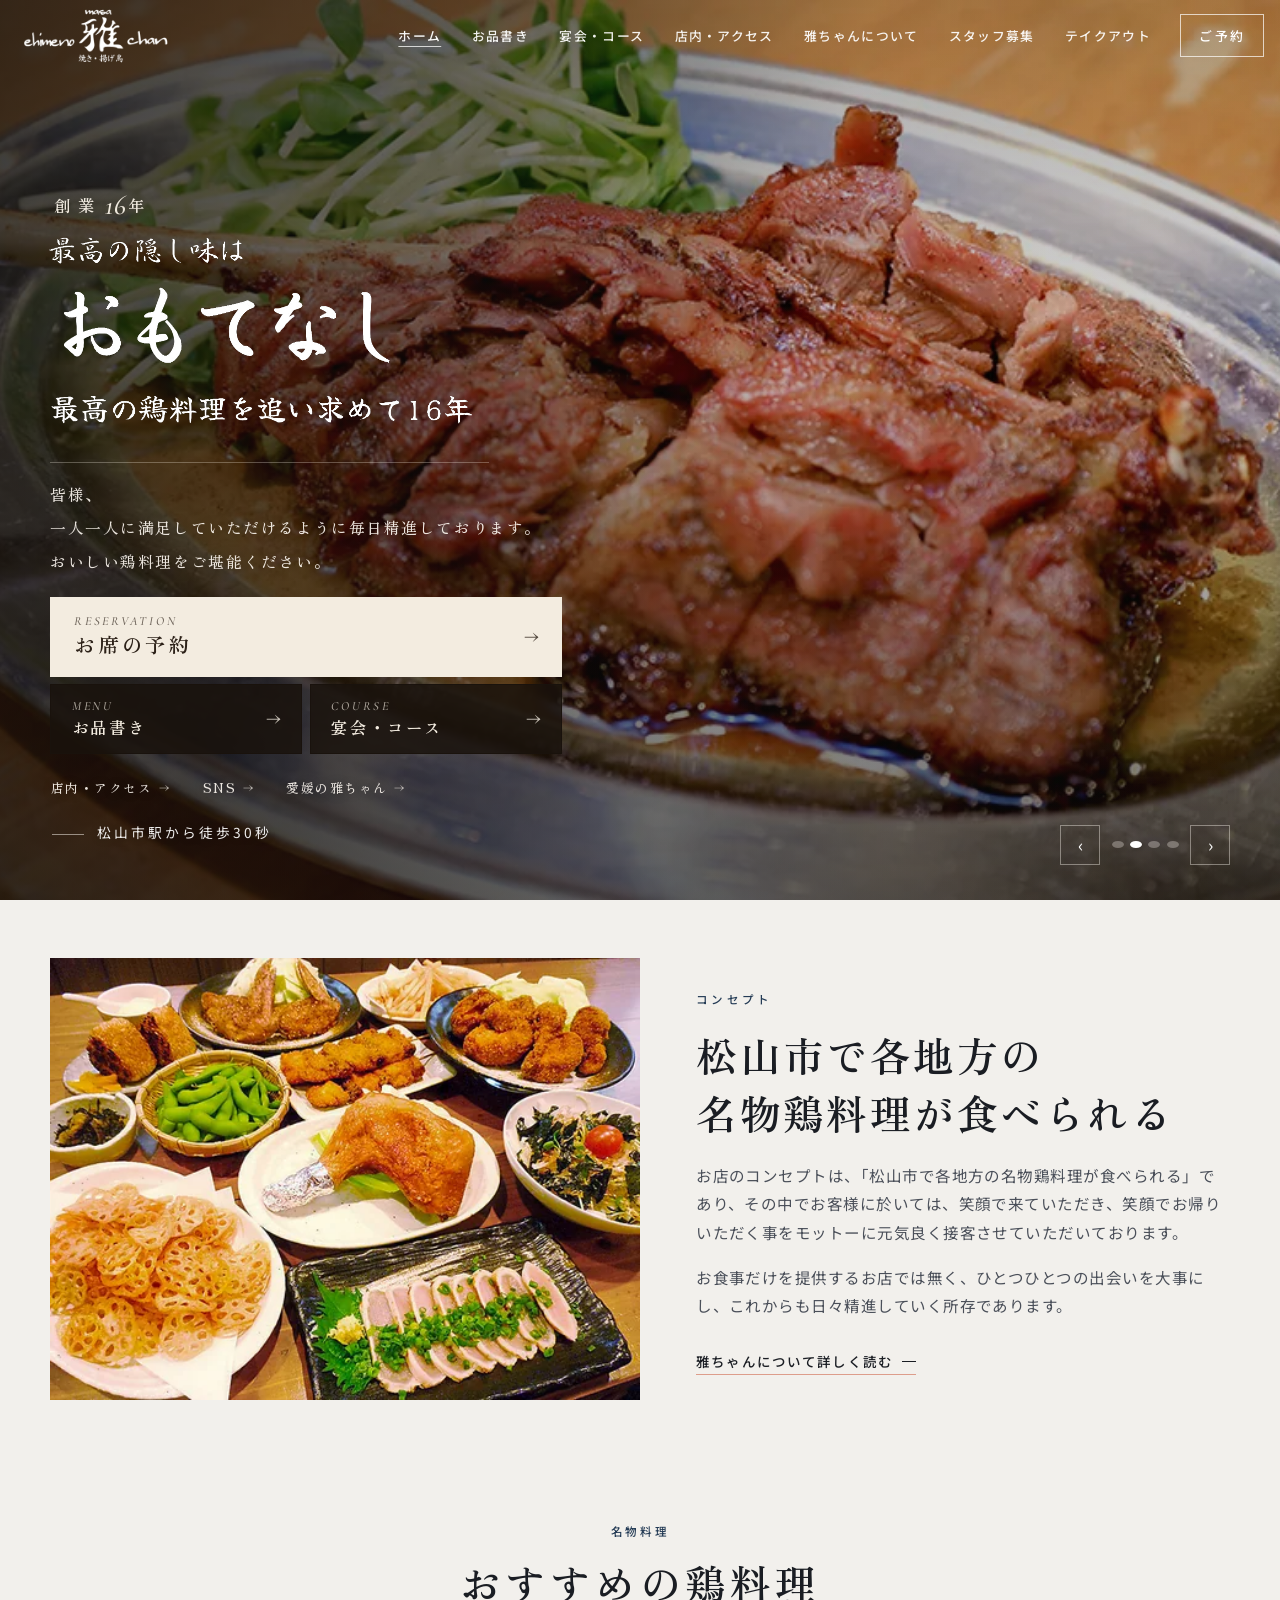
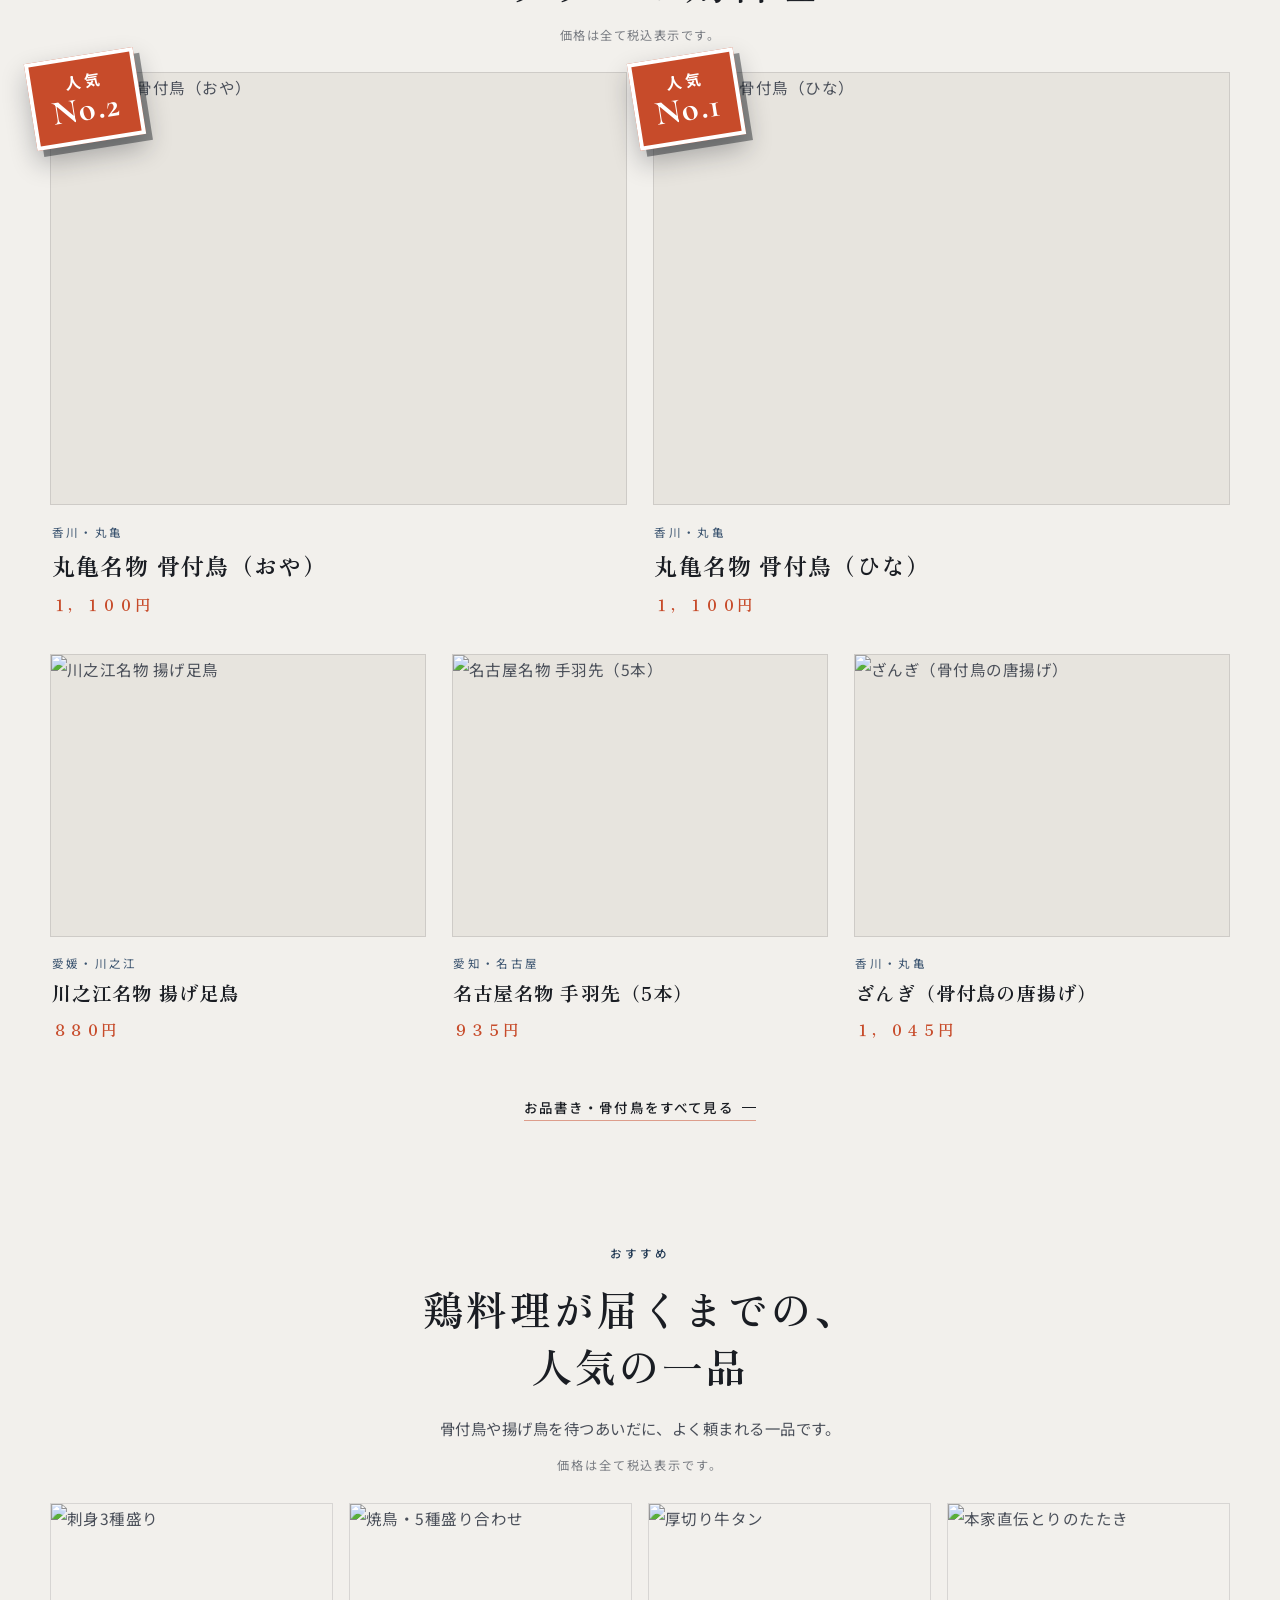
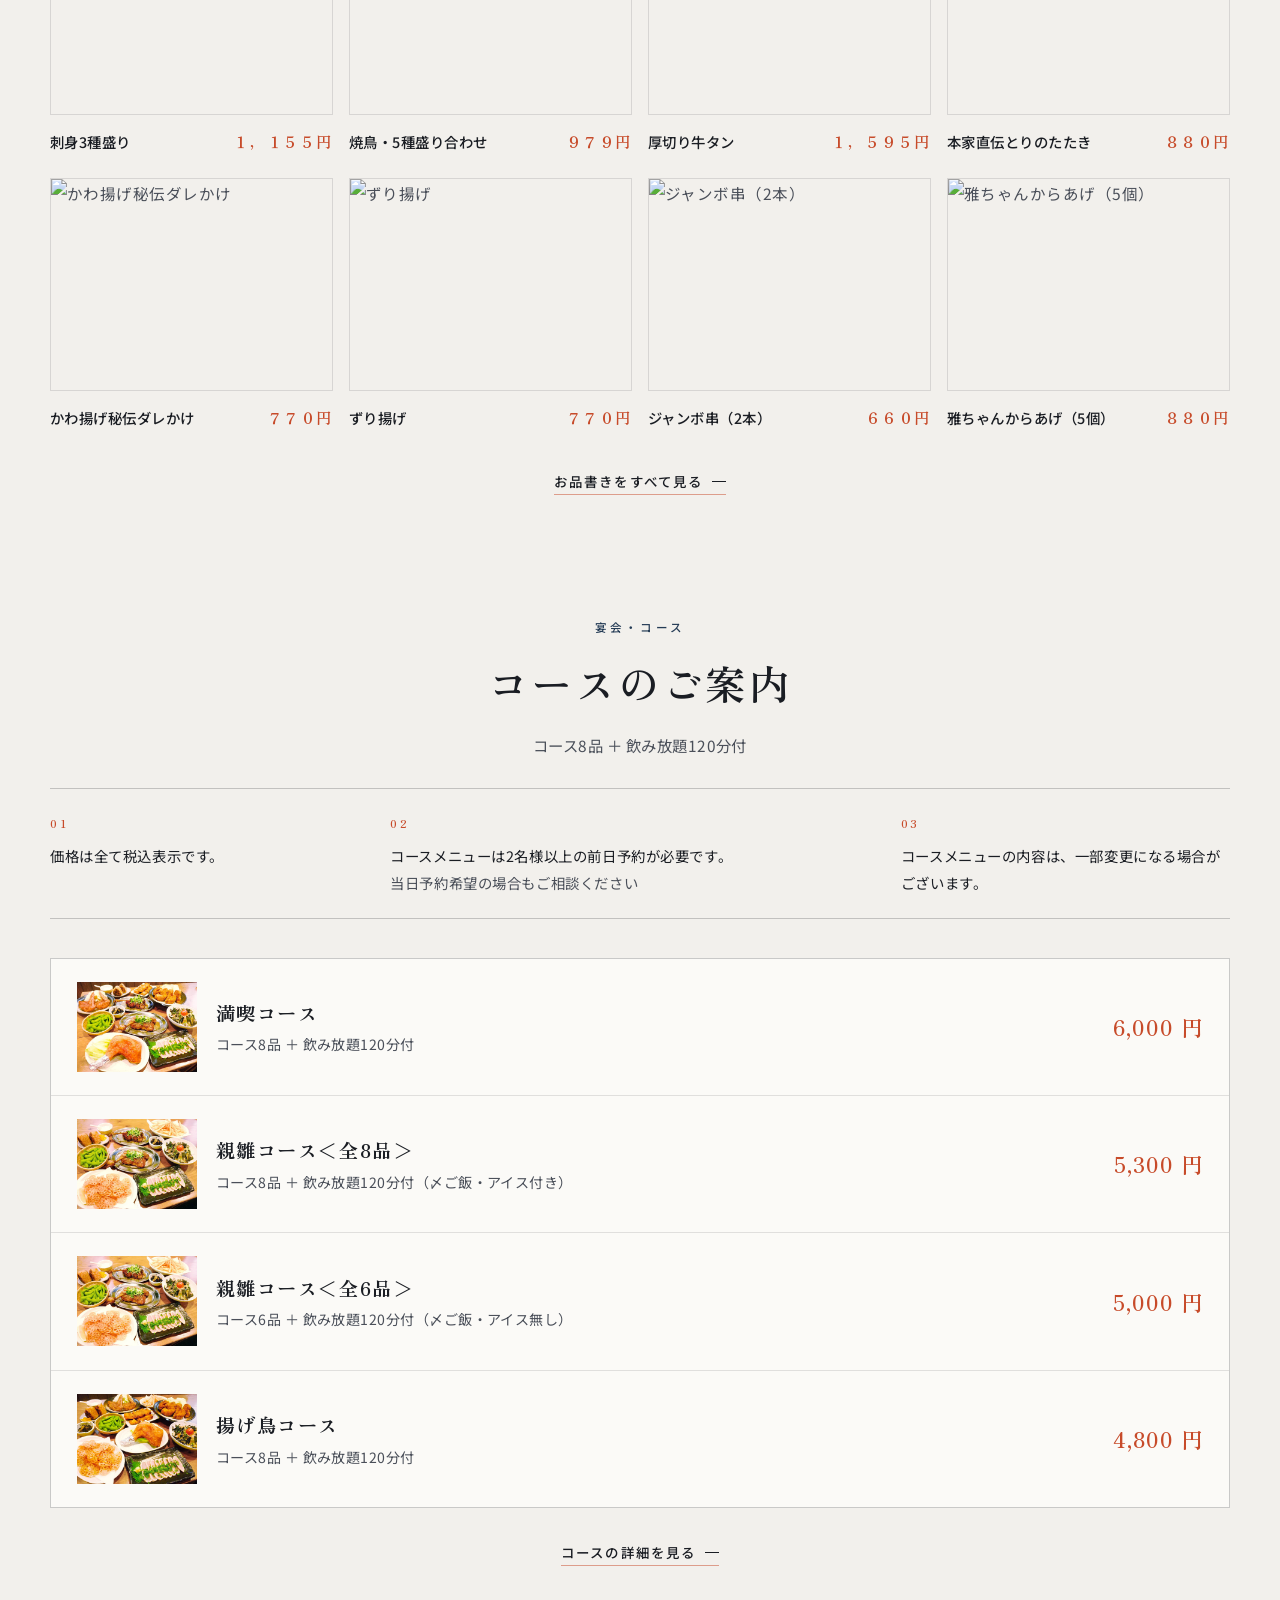
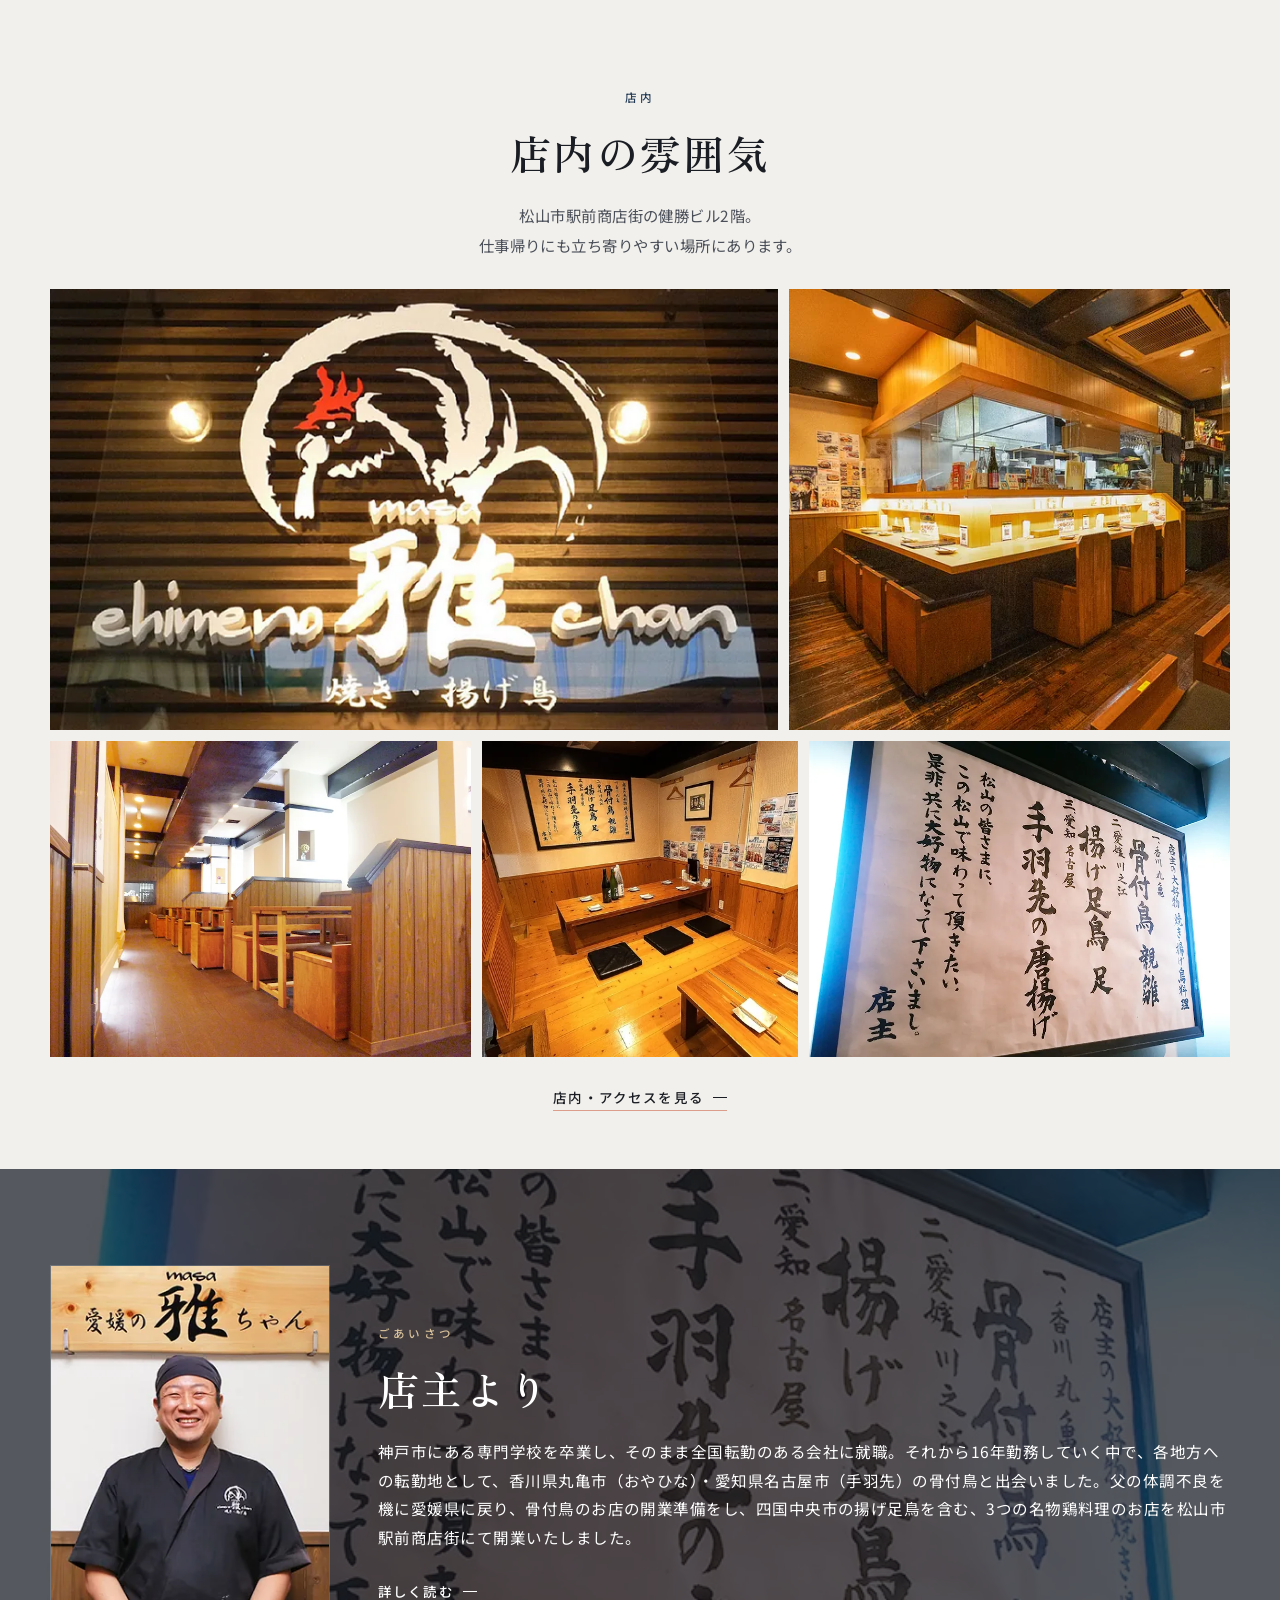
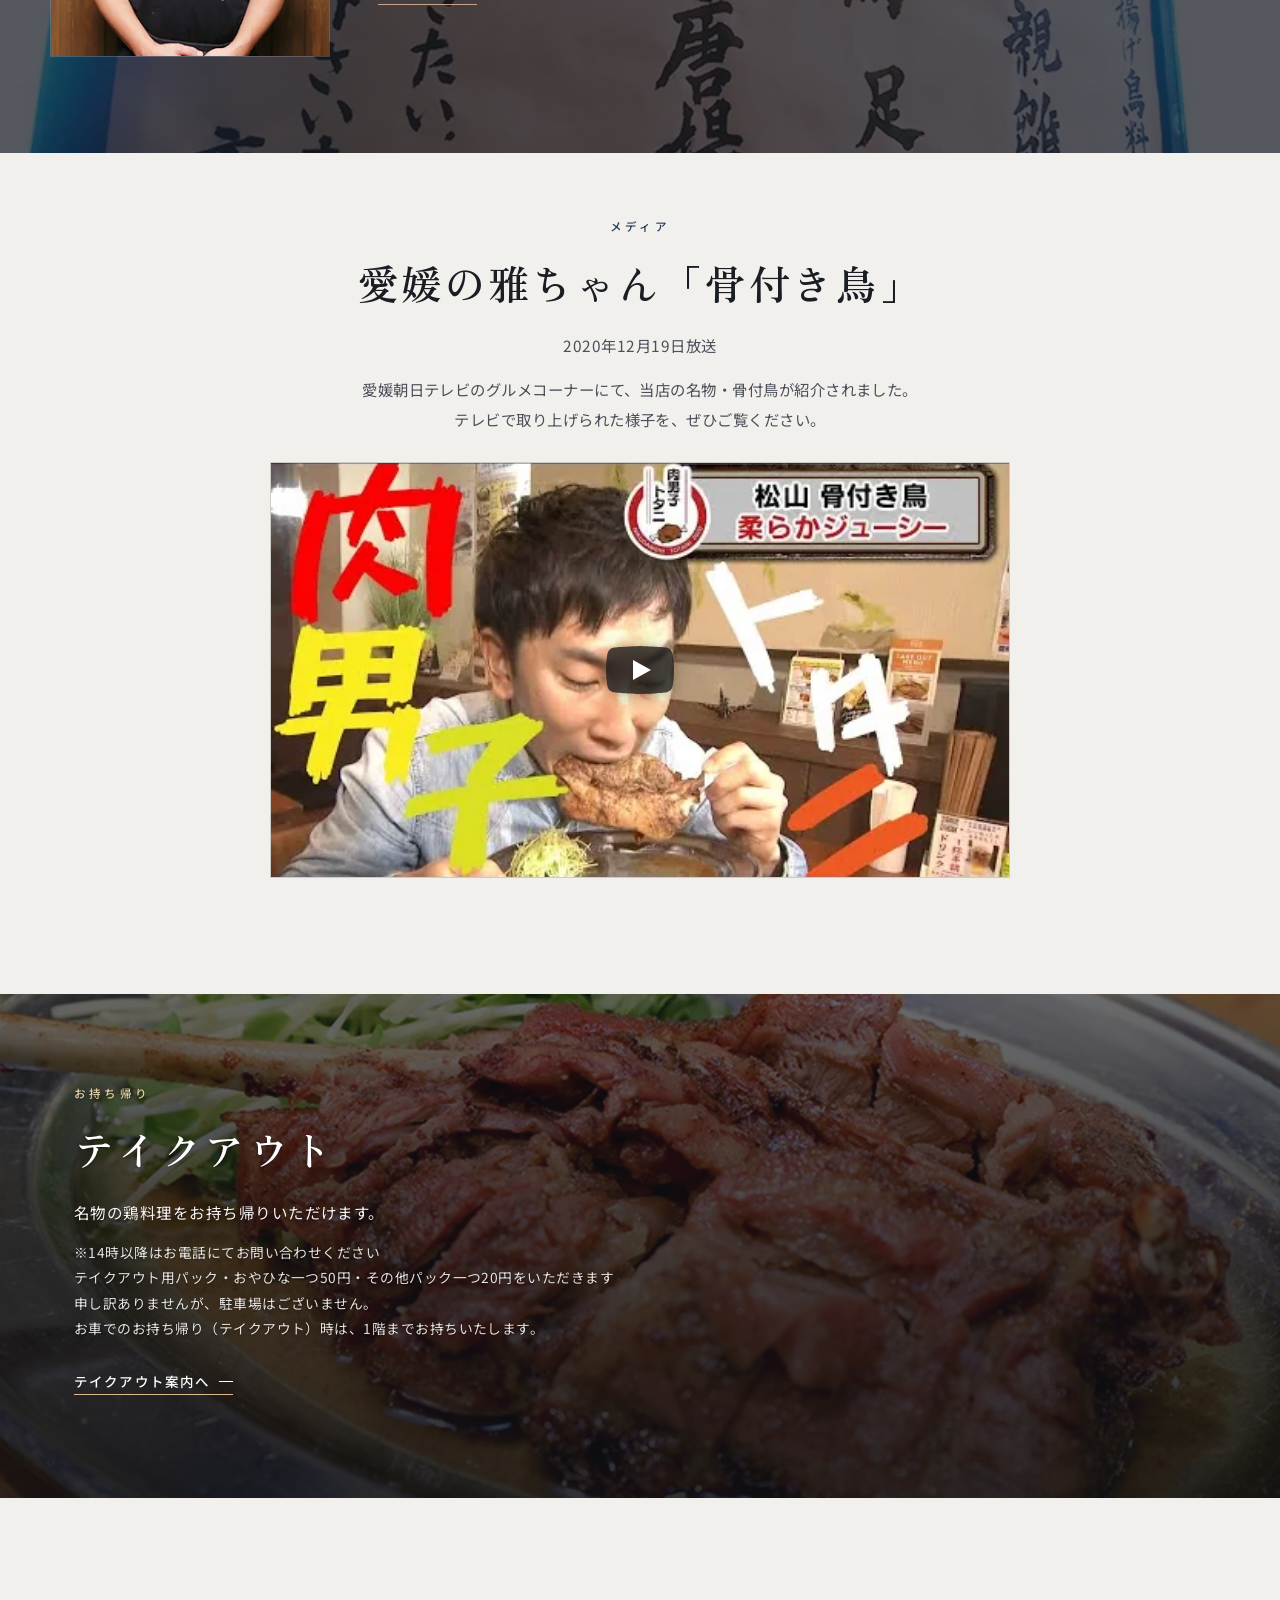
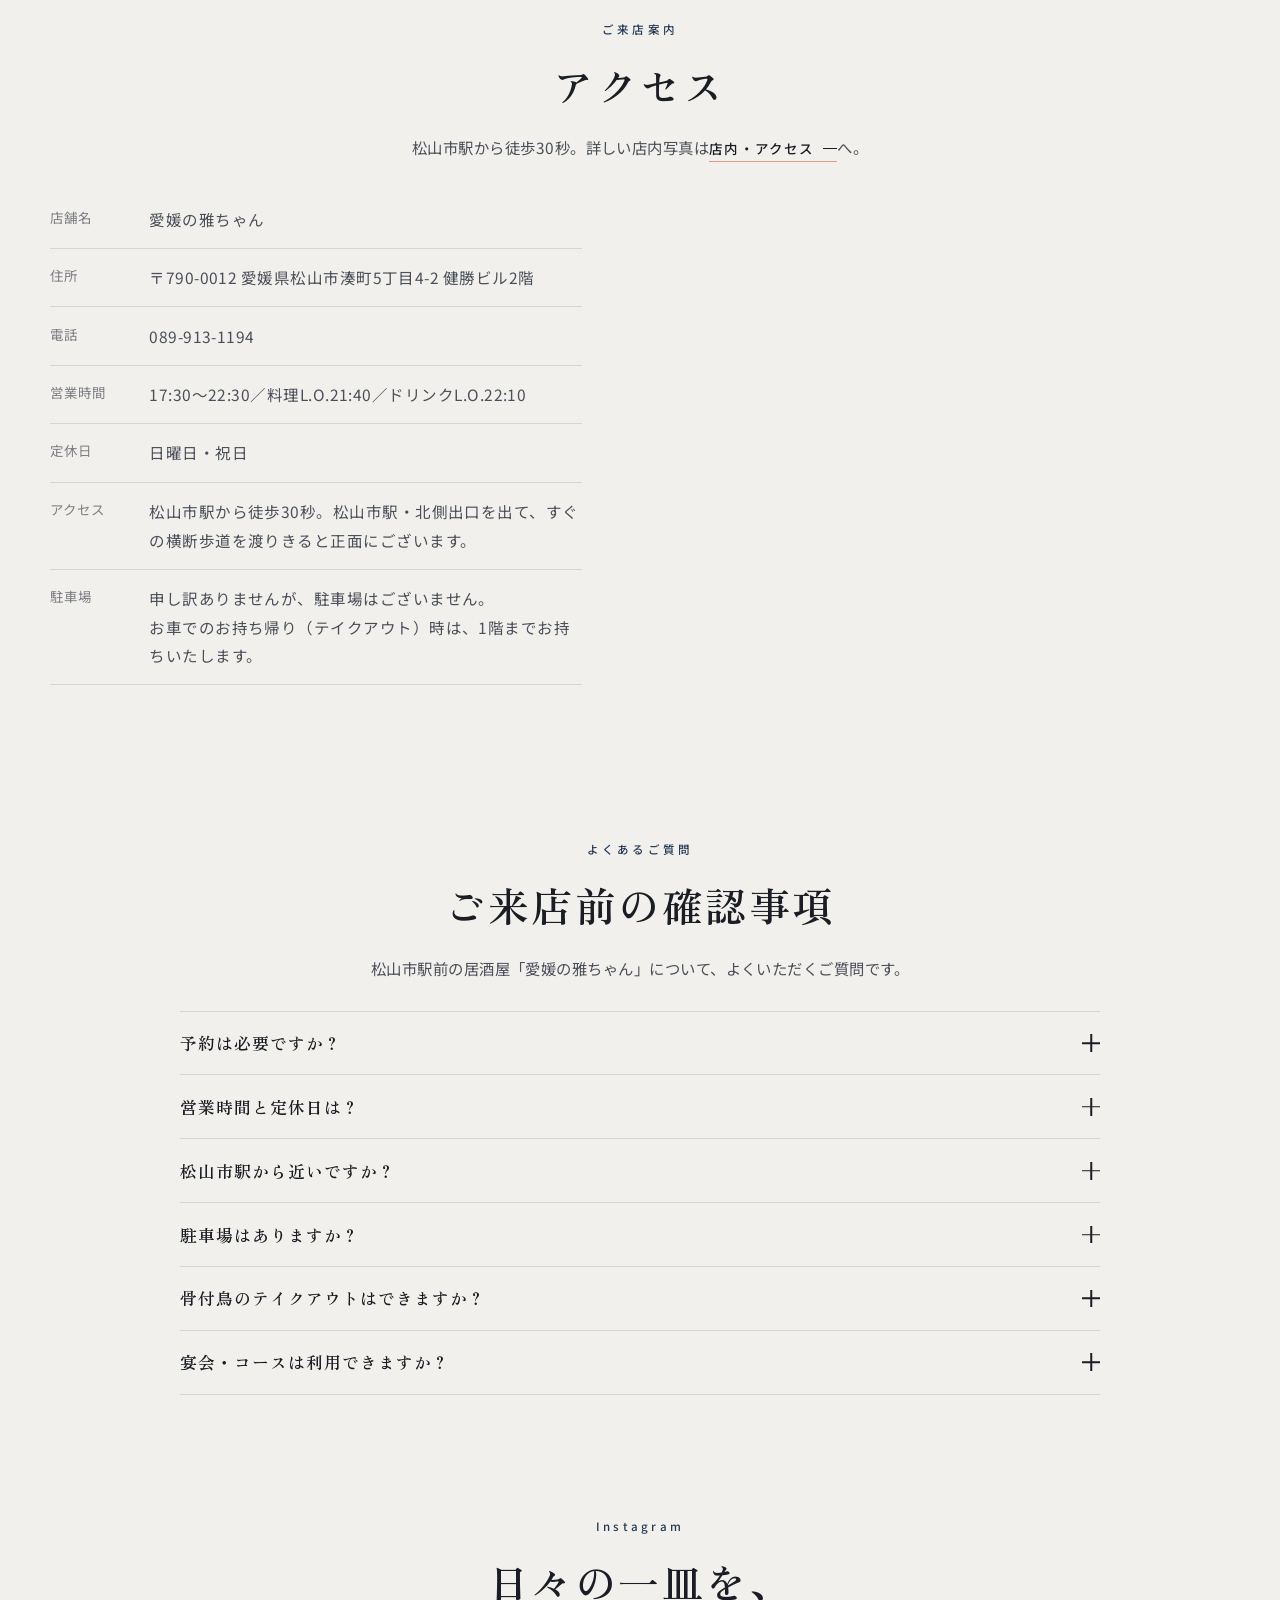
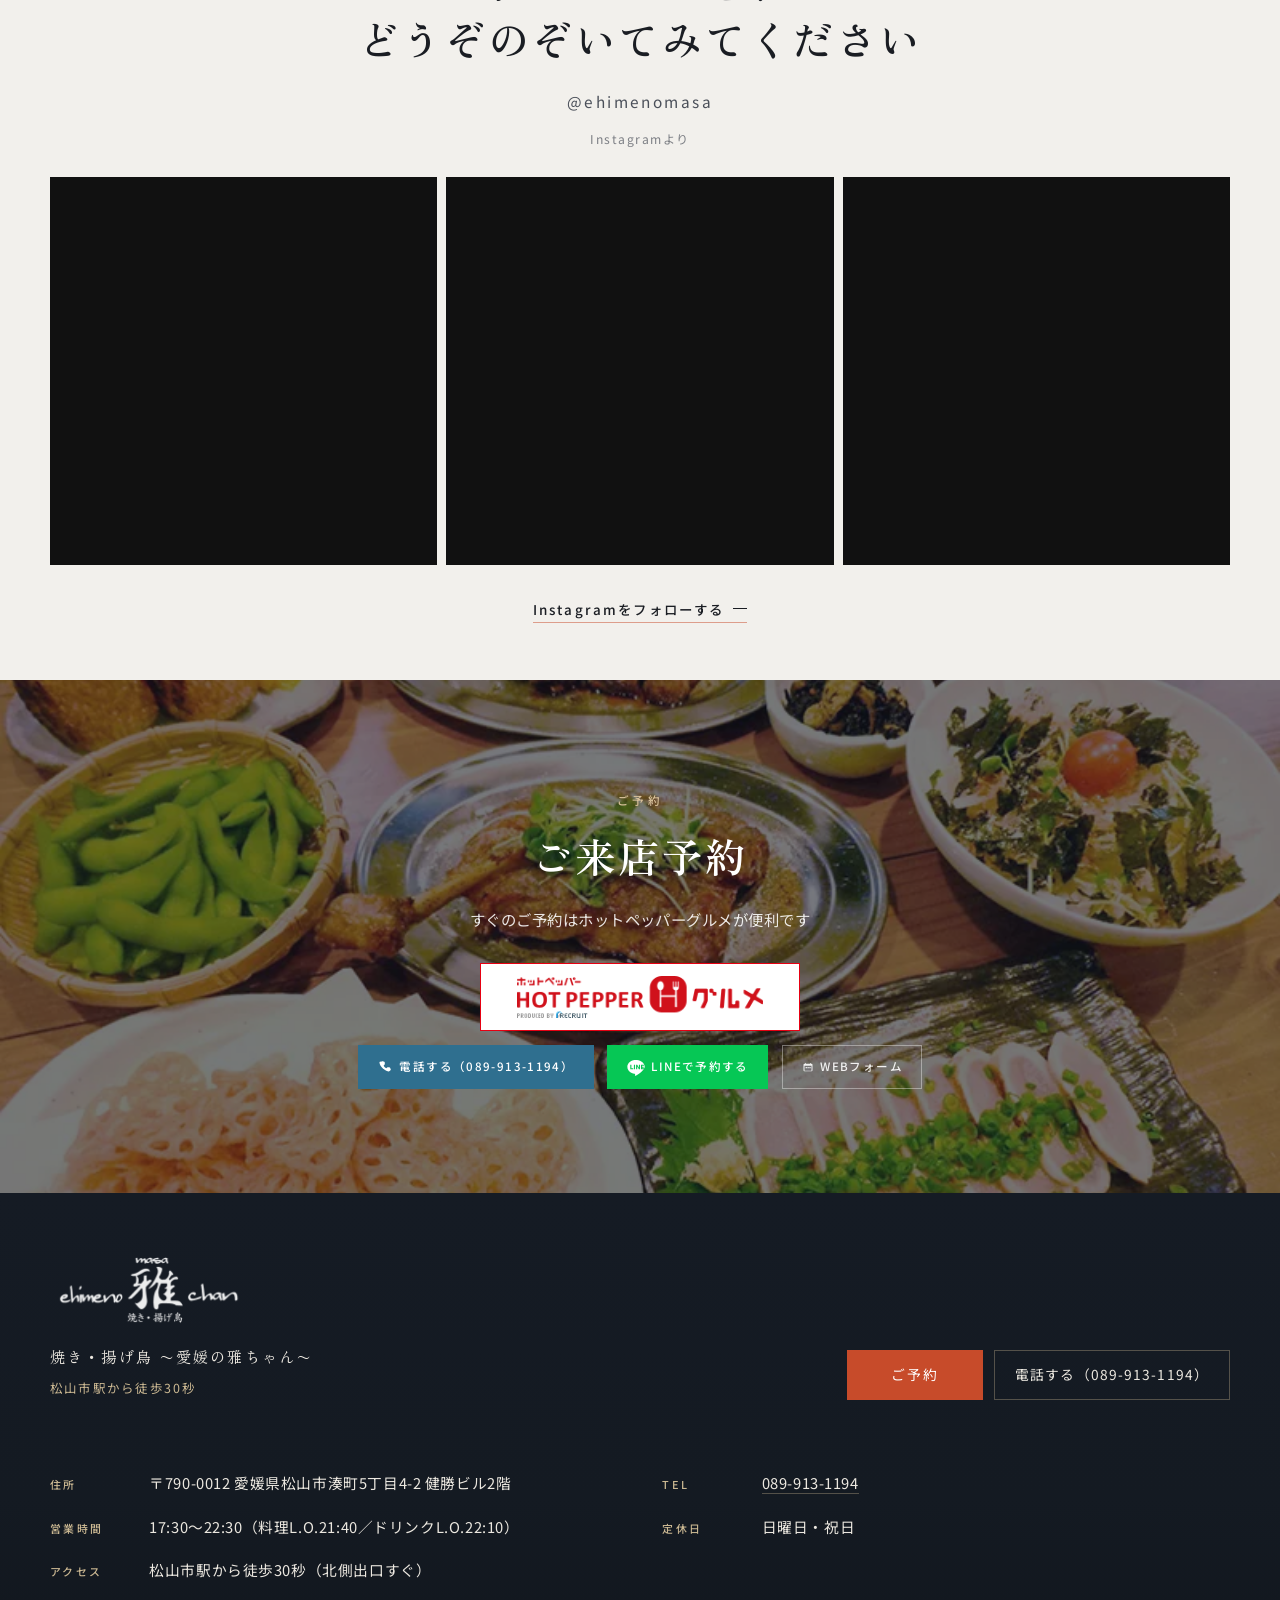
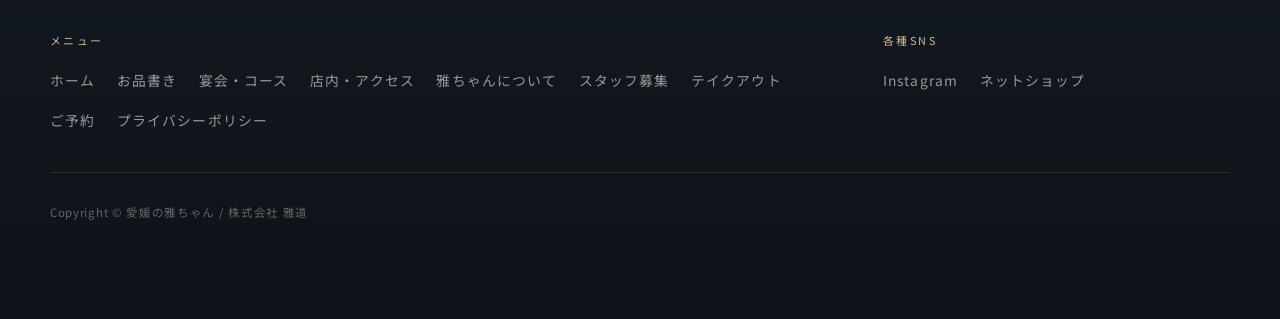
==== index.html @ 5974b48b "microCMS の内容を静的サイトへ反映する。" ====
<!DOCTYPE html>
<html lang="ja">
<head>
  <meta charset="UTF-8">
  <meta name="viewport" content="width=device-width, initial-scale=1.0">
  <title>愛媛の雅ちゃん｜松山市駅前の骨付鳥・揚げ鳥の居酒屋</title>
  <link rel="canonical" href="https://ehimenomasa.com/">
  <meta name="description" content="松山市駅から徒歩30秒。丸亀名物の骨付鳥、川之江名物の揚げ足鳥、名古屋名物の手羽先が楽しめる居酒屋。宴会・テイクアウトも対応。">
  <meta name="referrer" content="strict-origin-when-cross-origin">
  <meta name="theme-color" content="#243b55">
  <meta property="og:type" content="website">
  <meta property="og:site_name" content="愛媛の雅ちゃん">
  <meta property="og:locale" content="ja_JP">
  <meta property="og:title" content="愛媛の雅ちゃん｜松山市駅前の骨付鳥・揚げ鳥の居酒屋">
  <meta property="og:description" content="松山市駅から徒歩30秒。丸亀名物の骨付鳥、川之江名物の揚げ足鳥、名古屋名物の手羽先が楽しめる居酒屋。宴会・テイクアウトも対応。">
  <meta property="og:url" content="https://ehimenomasa.com/">
  <meta property="og:image" content="https://ehimenomasa.com/assets/images/site/hero-chicken-dishes.webp">
  <meta property="og:image:width" content="800">
  <meta property="og:image:height" content="600">
  <meta property="og:image:alt" content="愛媛の雅ちゃんの鶏料理">
  <meta name="twitter:card" content="summary_large_image">
  <meta name="twitter:title" content="愛媛の雅ちゃん｜松山市駅前の骨付鳥・揚げ鳥の居酒屋">
  <meta name="twitter:description" content="松山市駅から徒歩30秒。丸亀名物の骨付鳥、川之江名物の揚げ足鳥、名古屋名物の手羽先が楽しめる居酒屋。宴会・テイクアウトも対応。">
  <meta name="twitter:image" content="https://ehimenomasa.com/assets/images/site/hero-chicken-dishes.webp">
  <link rel="icon" href="assets/icons/favicon-32.webp" sizes="32x32">
  <link rel="icon" href="assets/icons/favicon-192.webp" sizes="192x192">
  <link rel="apple-touch-icon" href="assets/icons/favicon-192.webp">
  <link rel="preload" as="image" href="assets/images/site/hero-chicken-dishes.webp" type="image/webp">
  <link rel="preconnect" href="https://fonts.googleapis.com">
  <link rel="preconnect" href="https://fonts.gstatic.com" crossorigin>
  <link href="https://fonts.googleapis.com/css2?family=Cormorant+Garamond:ital,wght@0,500;0,600;1,500&family=Noto+Sans+JP:wght@400;500;700&family=Zen+Old+Mincho:wght@500;600;700&display=swap" rel="stylesheet">
  <link rel="stylesheet" href="css/reset.css">
  <link rel="stylesheet" href="css/style.css?v=202611102114">
  <link rel="stylesheet" href="css/responsive.css?v=202611102114">
</head>
<body class="page-home">

  <a class="sr-only" href="#main">本文へスキップ</a>
  <header class="site-header site-header--on-hero is-transparent">
    <div class="site-header__inner">
      <a class="site-logo" href="index.html">
        <img src="assets/images/site/logo-masachan.webp" alt="愛媛の雅ちゃん" width="400" height="146" decoding="async">
      </a>
      <button class="nav-toggle" type="button" aria-label="メニューを開く" aria-expanded="false" aria-controls="site-nav">
        <span></span><span></span><span></span>
      </button>
      <nav class="site-nav" id="site-nav" aria-label="メインメニュー">
        <ul class="site-nav__list">
          <li><a class="site-nav__link" href="index.html" aria-current="page">ホーム</a></li>
          <li><a class="site-nav__link" href="menu.html">お品書き</a></li>
          <li><a class="site-nav__link" href="course.html">宴会・コース</a></li>
          <li><a class="site-nav__link" href="shop.html">店内・アクセス</a></li>
          <li><a class="site-nav__link" href="about.html">雅ちゃんについて</a></li>
          <li><a class="site-nav__link" href="recruit.html">スタッフ募集</a></li>
          <li><a class="site-nav__link" href="takeout.html">テイクアウト</a></li>
          <li><a class="site-nav__link site-nav__reserve" href="reserve.html">ご予約</a></li>
        </ul>
      </nav>
    </div>
  </header>

  <main id="main">
    <!-- ファーストビュー：案A（全面写真） -->
    <section class="hero" data-hero-slider tabindex="0" aria-label="メインビジュアル">
      <div class="hero__slider" aria-live="polite">
        <div class="hero__slide is-active" aria-label="名物鶏料理の盛り合わせ">
          <span class="hero__bg hero__bg--desktop" style="background-image:url('assets/images/site/hero-chicken-dishes.webp');"></span>
          <span class="hero__bg hero__bg--mobile" style="background-image:url('assets/images/site/hero-chicken-dishes.webp'); background-position:center 30%;"></span>
        </div>
        <div class="hero__slide" aria-label="丸亀名物 骨付鳥">
          <span class="hero__bg hero__bg--desktop" style="background-image:url('assets/images/site/specialty-honetsukidori-oya.webp');"></span>
          <span class="hero__bg hero__bg--mobile" style="background-image:url('assets/images/site/specialty-honetsukidori-oya.webp'); background-position:center 28%;"></span>
        </div>
        <div class="hero__slide" aria-label="店舗の入り口">
          <span class="hero__bg hero__bg--desktop" style="background-image:url('assets/images/site/interior-counter.webp');"></span>
          <span class="hero__bg hero__bg--mobile" style="background-image:url('assets/images/site/interior-counter.webp'); background-position:center 35%;"></span>
        </div>
        <div class="hero__slide" aria-label="店内の雰囲気">
          <span class="hero__bg hero__bg--desktop" style="background-image:url('assets/images/site/interior-dining.webp');"></span>
          <span class="hero__bg hero__bg--mobile" style="background-image:url('assets/images/site/interior-dining.webp'); background-position:center 40%;"></span>
        </div>
      </div>
      <div class="hero__catch-overlay" aria-hidden="true">
        <div class="hero__catch-stack">
          <p class="hero__catch-years">創業<span class="hero__catch-years__num">16</span>年</p>
          <img
            class="hero__catch-overlay__img"
            src="assets/images/site/hero-catch-phrase.png?v=20260924-16"
            alt=""
            width="892"
            height="422"
            loading="lazy"
            decoding="async">
        </div>
      </div>
      <div class="hero__content">
        <div class="container">
          <div class="hero__copy">
            <h1 class="hero__catch">
              <span class="sr-only">愛媛の雅ちゃん｜松山市駅前の焼き・揚げ鳥居酒屋。創業16年。骨付鳥・揚げ足鳥・手羽先。最高の隠し味はおもてなし。最高の鶏料理を追い求めて16年</span>
              <span class="hero__catch-stack">
                <span class="hero__catch-years" aria-hidden="true">創業<span class="hero__catch-years__num">16</span>年</span>
                <img
                  class="hero__catch-img"
                  src="assets/images/site/hero-catch-phrase.png?v=20260924-16"
                  alt=""
                  width="892"
                  height="422"
                  decoding="async"
                  aria-hidden="true">
              </span>
            </h1>
            <p class="hero__lead">
              皆様、一人一人に満足していただけるように毎日精進しております。<br class="hero__lead-break">
              おいしい鶏料理をご堪能ください。
            </p>
          </div>
          <nav class="hero-nav" aria-label="主なご案内">
            <div class="hero-nav__main">
              <a class="hero-nav__btn hero-nav__btn--primary" href="reserve.html">
                <span class="hero-nav__copy">
                  <span class="hero-nav__en">Reservation</span>
                  <span class="hero-nav__label">お席の予約</span>
                </span>
                <span class="hero-nav__arrow" aria-hidden="true">→</span>
              </a>
              <div class="hero-nav__row">
                <a class="hero-nav__btn hero-nav__btn--secondary" href="menu.html">
                  <span class="hero-nav__copy">
                    <span class="hero-nav__en">Menu</span>
                    <span class="hero-nav__label">お品書き</span>
                  </span>
                  <span class="hero-nav__arrow" aria-hidden="true">→</span>
                </a>
                <a class="hero-nav__btn hero-nav__btn--secondary" href="course.html">
                  <span class="hero-nav__copy">
                    <span class="hero-nav__en">Course</span>
                    <span class="hero-nav__label">宴会・コース</span>
                  </span>
                  <span class="hero-nav__arrow" aria-hidden="true">→</span>
                </a>
              </div>
            </div>
            <div class="hero-nav__sub">
              <a class="hero-nav__text" href="shop.html">店内・アクセス<span class="hero-nav__arrow" aria-hidden="true">→</span></a>
              <a class="hero-nav__text" href="https://www.instagram.com/ehimenomasa/" target="_blank" rel="noopener noreferrer">SNS<span class="hero-nav__arrow" aria-hidden="true">→</span></a>
              <a class="hero-nav__text" href="about.html">愛媛の雅ちゃん<span class="hero-nav__arrow" aria-hidden="true">→</span></a>
            </div>
          </nav>
          <p class="hero__access">松山市駅から徒歩30秒</p>
        </div>
      </div>
      <div class="hero__controls">
        <button type="button" class="hero__btn" data-slider="prev" aria-label="前のスライド">‹</button>
        <div class="hero__dots" role="tablist" aria-label="スライド選択"></div>
        <button type="button" class="hero__btn" data-slider="next" aria-label="次のスライド">›</button>
      </div>
    </section>

    <section class="section">
      <div class="container intro reveal">
        <div class="intro__media">
          <img src="assets/images/site/hp-course-spread.webp" alt="名物の鶏料理が並ぶ一卓" width="480" height="360" loading="lazy" decoding="async">
        </div>
        <div class="intro__body">
          <span class="kicker">コンセプト</span>
          <h2 class="section-title">松山市で各地方の<br>名物鶏料理が食べられる</h2>
          <p>お店のコンセプトは、「松山市で各地方の名物鶏料理が食べられる」であり、その中でお客様に於いては、笑顔で来ていただき、笑顔でお帰りいただく事をモットーに元気良く接客させていただいております。</p>
          <p>お食事だけを提供するお店では無く、ひとつひとつの出会いを大事にし、これからも日々精進していく所存であります。</p>
          <p style="margin-top:1.6rem;"><a class="text-link" href="about.html">雅ちゃんについて詳しく読む</a></p>
        </div>
      </div>
    </section>

    <section class="section">
      <div class="container">
        <div class="section-head section-head--center section-head--meibutsu reveal">
          <span class="kicker">名物料理</span>
          <h2 class="section-title">おすすめの鶏料理</h2>
          <p class="meta-note">価格は全て税込表示です。</p>
        </div>
        <div class="meibutsu-list">
<!-- cms:meibutsu -->



<div class="meibutsu-list__row meibutsu-list__row--2">
  
  <article class="meibutsu-item reveal">
    
    <div class="meibutsu-item__media">
      <img src="https://images.microcms-assets.io/assets/90f9c89a11cc4b6186eda60ab76639de/38a077b2fe50486c8c350c5ab943d0d2/specialty-honetsukidori-oya.webp" alt="丸亀名物 骨付鳥（おや）" width="800" height="533" loading="lazy" decoding="async">
      <span class="popular-label" aria-label="人気No.2"><span class="popular-label__kicker">人気</span><span class="popular-label__rank">No.2</span></span>
    </div>
    
    <div class="meibutsu-item__body">
      <p class="meibutsu-item__place">香川・丸亀</p>
      <h3 class="meibutsu-item__name">丸亀名物 骨付鳥（おや）</h3>
      <p class="price">１，１００円</p>
    </div>
  </article>
  
  <article class="meibutsu-item reveal">
    
    <div class="meibutsu-item__media">
      <img src="https://images.microcms-assets.io/assets/90f9c89a11cc4b6186eda60ab76639de/e5b9953fb9844b9cb1498d5768c9ff9f/specialty-honetsukidori-hina.webp" alt="丸亀名物 骨付鳥（ひな）" width="800" height="533" loading="lazy" decoding="async">
      <span class="popular-label" aria-label="人気No.1"><span class="popular-label__kicker">人気</span><span class="popular-label__rank">No.1</span></span>
    </div>
    
    <div class="meibutsu-item__body">
      <p class="meibutsu-item__place">香川・丸亀</p>
      <h3 class="meibutsu-item__name">丸亀名物 骨付鳥（ひな）</h3>
      <p class="price">１，１００円</p>
    </div>
  </article>
  
</div>

<div class="meibutsu-list__row meibutsu-list__row--3">
  
  <article class="meibutsu-item reveal">
    
    <div class="meibutsu-item__media">
      <img src="https://images.microcms-assets.io/assets/90f9c89a11cc4b6186eda60ab76639de/0577249c05dc43caa59fe27010cc658d/specialty-ageashidori.webp" alt="川之江名物 揚げ足鳥" width="800" height="533" loading="lazy" decoding="async">
      
    </div>
    
    <div class="meibutsu-item__body">
      <p class="meibutsu-item__place">愛媛・川之江</p>
      <h3 class="meibutsu-item__name">川之江名物 揚げ足鳥</h3>
      <p class="price">８８０円</p>
    </div>
  </article>
  
  <article class="meibutsu-item reveal">
    
    <div class="meibutsu-item__media">
      <img src="https://images.microcms-assets.io/assets/90f9c89a11cc4b6186eda60ab76639de/3fb8cba990624c79b6d225087e651fec/specialty-tebasaki.webp" alt="名古屋名物 手羽先（5本）" width="800" height="533" loading="lazy" decoding="async">
      
    </div>
    
    <div class="meibutsu-item__body">
      <p class="meibutsu-item__place">愛知・名古屋</p>
      <h3 class="meibutsu-item__name">名古屋名物 手羽先（5本）</h3>
      <p class="price">９３５円</p>
    </div>
  </article>
  
  <article class="meibutsu-item reveal">
    
    <div class="meibutsu-item__media">
      <img src="https://images.microcms-assets.io/assets/90f9c89a11cc4b6186eda60ab76639de/992db752ed5d40e0b4174beb3beaa36a/specialty-zangi.webp" alt="ざんぎ（骨付鳥の唐揚げ）" width="800" height="533" loading="lazy" decoding="async">
      
    </div>
    
    <div class="meibutsu-item__body">
      <p class="meibutsu-item__place">香川・丸亀</p>
      <h3 class="meibutsu-item__name">ざんぎ（骨付鳥の唐揚げ）</h3>
      <p class="price">１，０４５円</p>
    </div>
  </article>
  
</div>
<!-- /cms:meibutsu -->
        </div>
        <div class="meibutsu-foot reveal">
          <a class="text-link" href="menu.html">お品書き・骨付鳥をすべて見る</a>
        </div>
      </div>
    </section>

    <section class="section">
      <div class="container">
        <div class="section-head section-head--center reveal">
          <span class="kicker">おすすめ</span>
          <h2 class="section-title">鶏料理が届くまでの、<br>人気の一品</h2>
          <p class="section-lead">骨付鳥や揚げ鳥を待つあいだに、よく頼まれる一品です。</p>
          <p class="meta-note">価格は全て税込表示です。</p>
        </div>
        <!-- cms:picks -->
<div class="pick-board reveal">
  
  <article class="pick">
    
    <img src="https://images.microcms-assets.io/assets/90f9c89a11cc4b6186eda60ab76639de/2bed62b7004741a99c83cd63fdaac8a4/dish-sashimi-3shu.webp" alt="刺身3種盛り" width="800" height="600" loading="lazy" decoding="async">
    
    <div class="pick__meta">
      <h3 class="pick__name">刺身3種盛り</h3>
      <p class="price">１，１５５円</p>
    </div>
  </article>
  
  <article class="pick">
    
    <img src="https://images.microcms-assets.io/assets/90f9c89a11cc4b6186eda60ab76639de/0627e3c99d7640c59fc5bab1ee446b99/dish-yakitori-assortment.webp" alt="焼鳥・5種盛り合わせ" width="800" height="600" loading="lazy" decoding="async">
    
    <div class="pick__meta">
      <h3 class="pick__name">焼鳥・5種盛り合わせ</h3>
      <p class="price">９７９円</p>
    </div>
  </article>
  
  <article class="pick">
    
    <img src="https://images.microcms-assets.io/assets/90f9c89a11cc4b6186eda60ab76639de/913911aa27c94458b2e95df7a6254643/dish-beef-tongue.webp" alt="厚切り牛タン" width="800" height="600" loading="lazy" decoding="async">
    
    <div class="pick__meta">
      <h3 class="pick__name">厚切り牛タン</h3>
      <p class="price">１，５９５円</p>
    </div>
  </article>
  
  <article class="pick">
    
    <img src="https://images.microcms-assets.io/assets/90f9c89a11cc4b6186eda60ab76639de/a36c483d656b43b5958e0ff3f06564da/dish-tori-tataki.webp" alt="本家直伝とりのたたき" width="800" height="600" loading="lazy" decoding="async">
    
    <div class="pick__meta">
      <h3 class="pick__name">本家直伝とりのたたき</h3>
      <p class="price">８８０円</p>
    </div>
  </article>
  
  <article class="pick">
    
    <img src="https://images.microcms-assets.io/assets/90f9c89a11cc4b6186eda60ab76639de/eb1988cc5410449b872ee8b5bb263e1d/dish-kawaage-hidaredare.webp" alt="かわ揚げ秘伝ダレかけ" width="800" height="600" loading="lazy" decoding="async">
    
    <div class="pick__meta">
      <h3 class="pick__name">かわ揚げ秘伝ダレかけ</h3>
      <p class="price">７７０円</p>
    </div>
  </article>
  
  <article class="pick">
    
    <img src="https://images.microcms-assets.io/assets/90f9c89a11cc4b6186eda60ab76639de/37f57992b7bc42efbeac0742ec014426/dish-zuriage.webp" alt="ずり揚げ" width="800" height="600" loading="lazy" decoding="async">
    
    <div class="pick__meta">
      <h3 class="pick__name">ずり揚げ</h3>
      <p class="price">７７０円</p>
    </div>
  </article>
  
  <article class="pick">
    
    <img src="https://images.microcms-assets.io/assets/90f9c89a11cc4b6186eda60ab76639de/9f3b546e57ac4cc18854b373b210dad9/dish-jumbo-kushi.webp" alt="ジャンボ串（2本）" width="800" height="600" loading="lazy" decoding="async">
    
    <div class="pick__meta">
      <h3 class="pick__name">ジャンボ串（2本）</h3>
      <p class="price">６６０円</p>
    </div>
  </article>
  
  <article class="pick">
    
    <img src="https://images.microcms-assets.io/assets/90f9c89a11cc4b6186eda60ab76639de/b0ca6468c270461d85055fb4672db7b8/dish-masachan-karaage.webp" alt="雅ちゃんからあげ（5個）" width="800" height="600" loading="lazy" decoding="async">
    
    <div class="pick__meta">
      <h3 class="pick__name">雅ちゃんからあげ（5個）</h3>
      <p class="price">８８０円</p>
    </div>
  </article>
  
</div>
<!-- /cms:picks -->
        <p style="margin-top:2.2rem; text-align:center;" class="reveal">
          <a class="text-link" href="menu.html">お品書きをすべて見る</a>
        </p>
      </div>
    </section>

    <section class="section">
      <div class="container">
        <div class="section-head section-head--center reveal">
          <span class="kicker">宴会・コース</span>
          <h2 class="section-title">コースのご案内</h2>
          <p class="section-lead">コース8品 ＋ 飲み放題120分付</p>
        </div>
        <aside class="notice-rail notice-rail--compact reveal" aria-label="コースご利用にあたって">
          <ol class="notice-rail__list">
            <li>
              <span class="notice-rail__index" aria-hidden="true">01</span>
              <p class="notice-rail__text">価格は全て税込表示です。</p>
            </li>
            <li>
              <span class="notice-rail__index" aria-hidden="true">02</span>
              <p class="notice-rail__text">コースメニューは2名様以上の前日予約が必要です。<span class="notice-rail__sub">当日予約希望の場合もご相談ください</span></p>
            </li>
            <li>
              <span class="notice-rail__index" aria-hidden="true">03</span>
              <p class="notice-rail__text">コースメニューの内容は、<br class="br-sp">一部変更になる場合がございます。</p>
            </li>
          </ol>
        </aside>
        <!-- cms:course_sheet -->
<div class="course-sheet reveal">
  
  <article class="course-line course-line--with-photo">
    
    <div class="course-line__thumb">
      <img src="assets/images/site/course-mankitsu.webp" alt="満喫コースの料理一例" width="800" height="600" loading="lazy" decoding="async">
    </div>
    
    <div class="course-line__main">
      <h3 class="course-line__name">満喫コース</h3>
      <p class="course-line__desc">コース8品 ＋ 飲み放題120分付</p>
    </div>
    <p class="course-line__price price">6,000 円</p>
  </article>
  
  <article class="course-line course-line--with-photo">
    
    <div class="course-line__thumb">
      <img src="assets/images/site/course-oyahina.webp" alt="親雛コース＜全8品＞の料理一例" width="800" height="600" loading="lazy" decoding="async">
    </div>
    
    <div class="course-line__main">
      <h3 class="course-line__name">親雛コース＜全8品＞</h3>
      <p class="course-line__desc">コース8品 ＋ 飲み放題120分付（〆ご飯・アイス付き）</p>
    </div>
    <p class="course-line__price price">5,300 円</p>
  </article>
  
  <article class="course-line course-line--with-photo">
    
    <div class="course-line__thumb">
      <img src="assets/images/site/course-oyahina.webp" alt="親雛コース＜全6品＞の料理一例" width="800" height="600" loading="lazy" decoding="async">
    </div>
    
    <div class="course-line__main">
      <h3 class="course-line__name">親雛コース＜全6品＞</h3>
      <p class="course-line__desc">コース6品 ＋ 飲み放題120分付（〆ご飯・アイス無し）</p>
    </div>
    <p class="course-line__price price">5,000 円</p>
  </article>
  
  <article class="course-line course-line--with-photo">
    
    <div class="course-line__thumb">
      <img src="assets/images/site/course-agedori.webp" alt="揚げ鳥コースの料理一例" width="800" height="600" loading="lazy" decoding="async">
    </div>
    
    <div class="course-line__main">
      <h3 class="course-line__name">揚げ鳥コース</h3>
      <p class="course-line__desc">コース8品 ＋ 飲み放題120分付</p>
    </div>
    <p class="course-line__price price">4,800 円</p>
  </article>
  
</div>
<!-- /cms:course_sheet -->
        <p style="margin-top:1.8rem; text-align:center;" class="reveal">
          <a class="text-link" href="course.html">コースの詳細を見る</a>
        </p>
      </div>
    </section>

    <section class="section">
      <div class="container">
        <div class="section-head section-head--center reveal">
          <span class="kicker">店内</span>
          <h2 class="section-title">店内の雰囲気</h2>
          <p class="section-lead">松山市駅前商店街の健勝ビル2階。<br class="br-pc"><br class="br-sp">仕事帰りにも立ち寄りやすい場所にあります。</p>
        </div>
        <div class="shop-collage scene-collage reveal">
          <div class="shop-collage__row">
            <figure style="--ar:1.6495">
              <img src="assets/images/site/interior-counter.webp" alt="店内の「愛媛の雅ちゃん」ロゴ看板" width="800" height="485" loading="lazy" decoding="async">
            </figure>
            <figure style="--ar:1">
              <img src="assets/images/site/hp-counter-live.webp" alt="カウンター席" width="480" height="480" loading="lazy" decoding="async">
            </figure>
          </div>
          <div class="shop-collage__row">
            <figure style="--ar:1.3333">
              <img src="assets/images/site/interior-dining.webp" alt="テーブル席" width="800" height="600" loading="lazy" decoding="async">
            </figure>
            <figure style="--ar:1">
              <img src="assets/images/site/hp-zashiki-wide.webp" alt="宴会向けの座敷席" width="480" height="480" loading="lazy" decoding="async">
            </figure>
            <figure style="--ar:1.3333">
              <img src="assets/images/site/interior-night.webp" alt="店主の想いが書かれた店内の書" width="800" height="600" loading="lazy" decoding="async">
            </figure>
          </div>
        </div>
        <p style="margin-top:1.6rem; text-align:center;" class="reveal"><a class="text-link" href="shop.html">店内・アクセスを見る</a></p>
      </div>
    </section>

    <section class="band-photo band-photo--strong" style="background-image:url('assets/images/site/interior-night.webp');">
      <div class="container owner reveal">
        <div class="owner__photo">
          <img src="assets/images/site/owner-greeting.webp" alt="店主 土肥 雅樹" width="300" height="480" loading="lazy" decoding="async">
        </div>
        <div>
          <span class="kicker">ごあいさつ</span>
          <h2 class="section-title">店主より</h2>
          <p>神戸市にある専門学校を卒業し、そのまま全国転勤のある会社に就職。それから16年勤務していく中で、各地方への転勤地として、香川県丸亀市（おやひな）・愛知県名古屋市（手羽先）の骨付鳥と出会いました。父の体調不良を機に愛媛県に戻り、骨付鳥のお店の開業準備をし、四国中央市の揚げ足鳥を含む、3つの名物鶏料理のお店を松山市駅前商店街にて開業いたしました。</p>
          <p style="margin-top:1.5rem;"><a class="text-link" href="about.html">詳しく読む</a></p>
        </div>
      </div>
    </section>

    <section class="section">
      <div class="container">
        <div class="section-head section-head--center reveal">
          <span class="kicker">メディア</span>
          <h2 class="section-title section-title--media">愛媛の雅ちゃん「骨付き鳥」</h2>
          <p class="section-lead">2020年12月19日放送</p>
          <p class="section-lead section-lead--wide section-lead--media" style="margin-top:0.9rem;">愛媛朝日テレビのグルメコーナーにて、<br class="br-sp">当店の名物・骨付鳥が紹介されました。<br class="br-pc"><br class="br-sp">テレビで取り上げられた様子を、ぜひご覧ください。</p>
        </div>
        <div class="video-card video-card--media reveal">
          <a
            class="video-card__link"
            href="https://www.youtube.com/watch?v=NZCcz-p8HAk"
            data-youtube-id="NZCcz-p8HAk"
            aria-label="愛媛の雅ちゃん「骨付き鳥」の動画を再生">
            <img src="assets/images/site/youtube-honetsukidori.webp" alt="愛媛の雅ちゃん「骨付き鳥」2020年12月19日放送" width="480" height="360" loading="lazy" decoding="async">
            <span class="video-card__play" aria-hidden="true">
              <svg class="video-card__play-icon" viewBox="0 0 68 48" width="68" height="48">
                <path class="video-card__play-bg" d="M66.52 7.46a8 8 0 0 0-5.63-5.66C56.53.77 34 0 34 0S11.47.77 7.11 1.8A8 8 0 0 0 1.48 7.46 83.2 83.2 0 0 0 0 24a83.2 83.2 0 0 0 1.48 16.54 8 8 0 0 0 5.63 5.66C11.47 47.23 34 48 34 48s22.53-.77 26.89-1.8a8 8 0 0 0 5.63-5.66A83.2 83.2 0 0 0 68 24a83.2 83.2 0 0 0-1.48-16.54Z"/>
                <path class="video-card__play-tri" d="M45 24 27 14v20Z"/>
              </svg>
            </span>
          </a>
        </div>
      </div>
    </section>

    <section class="section">
      <div class="container">
        <div class="takeout-split reveal">
          <div class="takeout-split__body">
            <span class="kicker">お持ち帰り</span>
            <h2 class="section-title">テイクアウト</h2>
            <p>名物の鶏料理をお持ち帰りいただけます。</p>
            <p class="note" style="margin-top:0.85rem;">※14時以降はお電話にてお問い合わせください<br>テイクアウト用パック・おやひな一つ50円・その他パック一つ20円をいただきます<br>申し訳ありませんが、駐車場はございません。<br>お車でのお持ち帰り（テイクアウト）時は、1階までお持ちいたします。</p>
            <p style="margin-top:1.5rem;"><a class="text-link" href="takeout.html">テイクアウト案内へ</a></p>
          </div>
          <div class="takeout-split__media">
            <img src="assets/images/site/specialty-honetsukidori-oya.webp" alt="テイクアウト向けの骨付鳥" width="800" height="533" loading="lazy" decoding="async">
          </div>
        </div>
      </div>
    </section>

    <section class="section">
      <div class="container">
        <div class="section-head section-head--center reveal">
          <span class="kicker">ご来店案内</span>
          <h2 class="section-title">アクセス</h2>
          <p class="section-lead">松山市駅から徒歩30秒。詳しい店内写真は<a class="text-link" href="shop.html">店内・アクセス</a>へ。</p>
        </div>
        <div class="access-grid reveal">
          <div>
            <table class="info-table">
              <tr><th>店舗名</th><td>愛媛の雅ちゃん</td></tr>
              <tr><th>住所</th><td>〒790-0012 愛媛県松山市湊町5丁目4-2 健勝ビル2階</td></tr>
              <tr><th>電話</th><td><a href="tel:0899131194">089-913-1194</a></td></tr>
              <tr><th>営業時間</th><td>17:30〜22:30／料理L.O.21:40／ドリンクL.O.22:10</td></tr>
              <tr><th>定休日</th><td>日曜日・祝日</td></tr>
              <tr><th>アクセス</th><td>松山市駅から徒歩30秒。松山市駅・北側出口を出て、すぐの横断歩道を渡りきると正面にございます。</td></tr>
              <tr><th>駐車場</th><td>申し訳ありませんが、駐車場はございません。<br>お車でのお持ち帰り（テイクアウト）時は、1階までお持ちいたします。</td></tr>
            </table>
          </div>
          <div>
            <iframe class="map-embed" title="愛媛の雅ちゃんの地図" src="https://www.google.com/maps/embed?pb=!1m18!1m12!1m3!1d3314.0631652958873!2d132.76061451553642!3d33.836481636516176!2m3!1f0!2f0!3f0!3m2!1i1024!2i768!4f13.1!3m3!1m2!1s0x354fe58c75ccb9b5%3A0x82b944c1d5958c67!2z5oSb5aqb44Gu6ZuF44Gh44KD44KT!5e0!3m2!1sja!2sjp!4v1640270590748!5m2!1sja!2sjp" loading="lazy" referrerpolicy="no-referrer-when-downgrade" allowfullscreen></iframe>
          </div>
        </div>
      </div>
    </section>


    <section class="section" id="faq">
      <div class="container container--faq">
        <div class="section-head section-head--center reveal">
          <span class="kicker">よくあるご質問</span>
          <h2 class="section-title">ご来店前の確認事項</h2>
          <p class="section-lead section-lead--faq">松山市駅前の居酒屋「愛媛の雅ちゃん」について、よくいただくご質問です。</p>
        </div>
        <div class="faq-list reveal" data-faq-accordion>
          <div class="faq-item">
            <button class="faq-item__q" type="button" aria-expanded="false" id="faq-q1" aria-controls="faq-a1">
              <span class="faq-item__q-text">予約は必要ですか？</span>
              <span class="faq-item__icon" aria-hidden="true"></span>
            </button>
            <div class="faq-item__panel" id="faq-a1" role="region" aria-labelledby="faq-q1" aria-hidden="true">
              <div class="faq-item__panel-inner">
                <p class="faq-item__a">お席のご予約をおすすめしています。<a href="reserve.html">WEBフォーム</a>・電話（089-913-1194）・LINE・ホットペッパーグルメからお申し込みください。</p>
              </div>
            </div>
          </div>
          <div class="faq-item">
            <button class="faq-item__q" type="button" aria-expanded="false" id="faq-q2" aria-controls="faq-a2">
              <span class="faq-item__q-text">営業時間と定休日は？</span>
              <span class="faq-item__icon" aria-hidden="true"></span>
            </button>
            <div class="faq-item__panel" id="faq-a2" role="region" aria-labelledby="faq-q2" aria-hidden="true">
              <div class="faq-item__panel-inner">
                <p class="faq-item__a">営業時間は17:30〜22:30／料理L.O.21:40／ドリンクL.O.22:10、定休日は日曜日・祝日です。</p>
              </div>
            </div>
          </div>
          <div class="faq-item">
            <button class="faq-item__q" type="button" aria-expanded="false" id="faq-q3" aria-controls="faq-a3">
              <span class="faq-item__q-text">松山市駅から近いですか？</span>
              <span class="faq-item__icon" aria-hidden="true"></span>
            </button>
            <div class="faq-item__panel" id="faq-a3" role="region" aria-labelledby="faq-q3" aria-hidden="true">
              <div class="faq-item__panel-inner">
                <p class="faq-item__a">松山市駅から徒歩30秒です。北側出口を出てすぐの横断歩道を渡りきると正面にございます（健勝ビル2階）。</p>
              </div>
            </div>
          </div>
          <div class="faq-item">
            <button class="faq-item__q" type="button" aria-expanded="false" id="faq-q4" aria-controls="faq-a4">
              <span class="faq-item__q-text">駐車場はありますか？</span>
              <span class="faq-item__icon" aria-hidden="true"></span>
            </button>
            <div class="faq-item__panel" id="faq-a4" role="region" aria-labelledby="faq-q4" aria-hidden="true">
              <div class="faq-item__panel-inner">
                <p class="faq-item__a">申し訳ありませんが、駐車場はございません。お車でのテイクアウト時は、1階までお持ちいたします。</p>
              </div>
            </div>
          </div>
          <div class="faq-item">
            <button class="faq-item__q" type="button" aria-expanded="false" id="faq-q5" aria-controls="faq-a5">
              <span class="faq-item__q-text">骨付鳥のテイクアウトはできますか？</span>
              <span class="faq-item__icon" aria-hidden="true"></span>
            </button>
            <div class="faq-item__panel" id="faq-a5" role="region" aria-labelledby="faq-q5" aria-hidden="true">
              <div class="faq-item__panel-inner">
                <p class="faq-item__a">はい、可能です。容器代（おやひな1つ50円・その他パック1つ20円）をいただきます。詳しくは<a href="takeout.html">テイクアウト案内</a>をご覧ください。</p>
              </div>
            </div>
          </div>
          <div class="faq-item">
            <button class="faq-item__q" type="button" aria-expanded="false" id="faq-q6" aria-controls="faq-a6">
              <span class="faq-item__q-text">宴会・コースは利用できますか？</span>
              <span class="faq-item__icon" aria-hidden="true"></span>
            </button>
            <div class="faq-item__panel" id="faq-a6" role="region" aria-labelledby="faq-q6" aria-hidden="true">
              <div class="faq-item__panel-inner">
                <p class="faq-item__a">満喫・親雛・揚げ鳥コースと飲み放題をご用意しています。コースは2名様以上の前日予約が必要です（当日もご相談ください）。詳しくは<a href="course.html">宴会・コース</a>へ。</p>
              </div>
            </div>
          </div>
        </div>
      </div>
    </section>

    <section class="section ig-section">
      <div class="container">
        <div class="section-head section-head--center reveal">
          <span class="kicker">Instagram</span>
          <h2 class="section-title section-title--ig">日々の一皿を、<br>どうぞのぞいてみてください</h2>
          <p class="section-lead">@ehimenomasa</p>
          <p class="ig-section__status" data-instagram-status hidden></p>
        </div>
        <div
          class="ig-grid reveal"
          data-instagram-grid
        ></div>
        <p class="ig-section__more reveal">
          <a class="text-link" href="https://www.instagram.com/ehimenomasa/" target="_blank" rel="noopener noreferrer">Instagramをフォローする</a>
        </p>
      </div>
    </section>

    <section class="band-photo cta-final" style="background-image:url('assets/images/site/hero-table-dishes.webp');">
      <div class="container reveal">
        <span class="kicker">ご予約</span>
        <h2 class="section-title">ご来店予約</h2>
        <p class="section-lead reserve-cta__lead">すぐのご予約はホットペッパーグルメが便利です</p>
        <div class="btn-group btn-group--reserve btn-group--reserve-primary">
          <a class="btn btn--hotpepper btn--hotpepper-lg" data-external-reserve hidden aria-label="ホットペッパーグルメで予約する">
            <img
              class="btn--hotpepper__logo"
              src="assets/icons/logo-hotpepper-gourmet.png"
              alt="ホットペッパーグルメ"
              width="264"
              height="45"
              decoding="async">
          </a>
        </div>
        <div class="btn-group btn-group--reserve btn-group--reserve-sub">
          <a class="btn btn--telreq" href="tel:0899131194" data-reserve-gate="tel">
            <span class="btn__icon btn__icon--phone" aria-hidden="true"></span>
            電話する（089-913-1194）
          </a>
          <a class="btn btn--linesns" href="https://line.me/R/ti/p/@ipp6981e" target="_blank" rel="noopener noreferrer" data-reserve-gate="line">
            <img
              class="btn--linesns__logo"
              src="assets/icons/logo-line.svg"
              alt=""
              width="48"
              height="48"
              decoding="async">
            LINEで予約する
          </a>
          <a class="btn btn--ghost btn--websub" href="reserve.html">
            <span class="btn__icon btn__icon--web" aria-hidden="true"></span>
            WEBフォーム
          </a>
        </div>
      </div>
    </section>
  </main>

    <footer class="site-footer">
    <div class="container">
      <div class="footer-top">
        <div class="footer-brand">
          <img src="assets/images/site/logo-masachan.webp" alt="愛媛の雅ちゃん" width="400" height="146" loading="lazy" decoding="async">
          <p class="footer-brand__tag">焼き・揚げ鳥 〜愛媛の雅ちゃん〜</p>
          <p class="footer-brand__place">松山市駅から徒歩30秒</p>
        </div>
        <div class="footer-cta">
          <a class="footer-cta__btn footer-cta__btn--reserve" href="reserve.html">ご予約</a>
          <a class="footer-cta__btn footer-cta__btn--tel" href="tel:0899131194" data-reserve-gate="tel">電話する（089-913-1194）</a>
        </div>
      </div>

      <dl class="footer-info">
        <div class="footer-info__row">
          <dt>住所</dt>
          <dd>〒790-0012 愛媛県松山市湊町5丁目4-2 健勝ビル2階</dd>
        </div>
        <div class="footer-info__row">
          <dt>TEL</dt>
          <dd><a href="tel:0899131194">089-913-1194</a></dd>
        </div>
        <div class="footer-info__row">
          <dt>営業時間</dt>
          <dd>17:30〜22:30（料理L.O.21:40／ドリンクL.O.22:10）</dd>
        </div>
        <div class="footer-info__row">
          <dt>定休日</dt>
          <dd>日曜日・祝日</dd>
        </div>
        <div class="footer-info__row">
          <dt>アクセス</dt>
          <dd>松山市駅から徒歩30秒（北側出口すぐ）</dd>
        </div>
      </dl>

      <div class="footer-links">
        <nav class="footer-nav" aria-label="フッターメニュー">
          <p class="footer-label">メニュー</p>
          <div class="footer-nav__list">
            <a href="index.html">ホーム</a>
            <a href="menu.html">お品書き</a>
            <a href="course.html">宴会・コース</a>
            <a href="shop.html">店内・アクセス</a>
            <a href="about.html">雅ちゃんについて</a>
            <a href="recruit.html">スタッフ募集</a>
            <a href="takeout.html">テイクアウト</a>
            <a href="reserve.html">ご予約</a>
            <a href="privacy.html">プライバシーポリシー</a>
          </div>
        </nav>
        <div class="footer-sns">
          <p class="footer-label">各種SNS</p>
          <div class="footer-sns__list">
            <a href="https://www.instagram.com/ehimenomasa/" target="_blank" rel="noopener noreferrer">Instagram</a>
            <a href="https://ehime-masachan.stores.jp/" target="_blank" rel="noopener noreferrer">ネットショップ</a>
          </div>
        </div>
      </div>

      <div class="footer-copy">
        <p>Copyright © 愛媛の雅ちゃん / 株式会社 雅道</p>
      </div>
    </div>
  </footer>
  <div class="mobile-bar" aria-label="スマートフォン用クイックアクション">
    <div class="mobile-bar__inner">
      <a class="mobile-bar__btn mobile-bar__btn--reserve" href="reserve.html">予約する</a>
      <a class="mobile-bar__btn mobile-bar__btn--tel" href="tel:0899131194" data-reserve-gate="tel">電話する</a>
    </div>
  </div>
  <script type="application/ld+json">
{
  "@context": "https://schema.org",
  "@type": "Restaurant",
  "name": "愛媛の雅ちゃん",
  "alternateName": [
    "えひめのまさちゃん",
    "焼鳥・骨付鳥 愛媛の雅ちゃん 松山市駅前"
  ],
  "description": "松山市駅から徒歩30秒。丸亀名物の骨付鳥、川之江名物の揚げ足鳥、名古屋名物の手羽先が楽しめる居酒屋。",
  "image": [
    "https://ehimenomasa.com/assets/images/site/hero-chicken-dishes.webp",
    "https://ehimenomasa.com/assets/images/site/logo-masachan.webp",
    "https://ehimenomasa.com/assets/images/site/store-exterior.webp"
  ],
  "logo": "https://ehimenomasa.com/assets/images/site/logo-masachan.webp",
  "url": "https://ehimenomasa.com/",
  "telephone": "089-913-1194",
  "servesCuisine": [
    "居酒屋",
    "焼鳥",
    "揚げ物"
  ],
  "priceRange": "￥1,000〜￥3,000",
  "currenciesAccepted": "JPY",
  "menu": "https://ehimenomasa.com/menu.html",
  "acceptsReservations": true,
  "address": {
    "@type": "PostalAddress",
    "streetAddress": "湊町5丁目4-2 健勝ビル2階",
    "addressLocality": "松山市",
    "addressRegion": "愛媛県",
    "postalCode": "790-0012",
    "addressCountry": "JP"
  },
  "geo": {
    "@type": "GeoCoordinates",
    "latitude": 33.8356333,
    "longitude": 132.7615666
  },
  "hasMap": "https://www.google.com/maps?cid=9419635694924827751",
  "openingHoursSpecification": [
    {
      "@type": "OpeningHoursSpecification",
      "dayOfWeek": [
        "Monday",
        "Tuesday",
        "Wednesday",
        "Thursday",
        "Friday",
        "Saturday"
      ],
      "opens": "17:30",
      "closes": "22:30"
    }
  ],
  "potentialAction": {
    "@type": "ReserveAction",
    "target": {
      "@type": "EntryPoint",
      "urlTemplate": "https://ehimenomasa.com/reserve.html",
      "inLanguage": "ja",
      "actionPlatform": [
        "https://schema.org/DesktopWebPlatform",
        "https://schema.org/MobileWebPlatform"
      ]
    },
    "result": {
      "@type": "FoodEstablishmentReservation",
      "name": "店舗予約"
    }
  },
  "sameAs": [
    "https://www.instagram.com/ehimenomasa/",
    "https://www.hotpepper.jp/strJ004612520/",
    "https://www.youtube.com/watch?v=NZCcz-p8HAk",
    "https://www.google.com/maps?cid=9419635694924827751"
  ]
}
  </script>
  <script type="application/ld+json">
{
  "@context": "https://schema.org",
  "@type": "FAQPage",
  "mainEntity": [
    {
      "@type": "Question",
      "name": "予約は必要ですか？",
      "acceptedAnswer": {
        "@type": "Answer",
        "text": "お席のご予約をおすすめしています。WEBフォーム・電話（089-913-1194）・LINE・ホットペッパーグルメからお申し込みください。"
      }
    },
    {
      "@type": "Question",
      "name": "営業時間と定休日は？",
      "acceptedAnswer": {
        "@type": "Answer",
        "text": "営業時間は17:30〜22:30／料理L.O.21:40／ドリンクL.O.22:10、定休日は日曜日・祝日です。"
      }
    },
    {
      "@type": "Question",
      "name": "松山市駅から近いですか？",
      "acceptedAnswer": {
        "@type": "Answer",
        "text": "松山市駅から徒歩30秒です。北側出口を出てすぐの横断歩道を渡りきると正面にございます（健勝ビル2階）。"
      }
    },
    {
      "@type": "Question",
      "name": "駐車場はありますか？",
      "acceptedAnswer": {
        "@type": "Answer",
        "text": "申し訳ありませんが、駐車場はございません。お車でのテイクアウト時は、1階までお持ちいたします。"
      }
    },
    {
      "@type": "Question",
      "name": "骨付鳥のテイクアウトはできますか？",
      "acceptedAnswer": {
        "@type": "Answer",
        "text": "はい、可能です。容器代（おやひな1つ50円・その他パック1つ20円）をいただきます。"
      }
    },
    {
      "@type": "Question",
      "name": "宴会・コースは利用できますか？",
      "acceptedAnswer": {
        "@type": "Answer",
        "text": "満喫・親雛・揚げ鳥コースと飲み放題をご用意しています。コースは2名様以上の前日予約が必要です（当日もご相談ください）。"
      }
    }
  ]
}
  </script>
  <script src="js/main.js?v=202611102114"></script>
  <script src="js/slider.js"></script>
  <script src="js/instagram-feed.js?v=20260927b"></script>
</body>
</html>
---- css/style.css ----
/* ========================================
   愛媛の雅ちゃん デザイン案 B
   クールな石色 × 藍 × 朱色の一点アクセント
   ======================================== */

:root {
  --bg: #F2F0EC;
  --bg-2: #E7E4DE;
  --surface: #FBFAF7;
  --ink: #1A1D23;
  --ink-2: #4A4F59;
  --indigo: #243B55;
  --indigo-soft: #3A536F;
  --ember: #C74B2A;
  --ember-deep: #A33B20;
  --line: rgba(26, 29, 35, 0.12);
  --line-2: rgba(26, 29, 35, 0.22);
  --overlay: rgba(20, 24, 32, 0.58);
  --overlay-2: rgba(20, 24, 32, 0.72);
  --font-sans: "Noto Sans JP", "Hiragino Sans", "Hiragino Kaku Gothic ProN", Meiryo, sans-serif;
  --font-serif: "Zen Old Mincho", "Hiragino Mincho ProN", "Yu Mincho", serif;
  --font-display: "Cormorant Garamond", "Times New Roman", "Zen Old Mincho", serif;
  --header-h: 72px;
  --mobile-bar: 58px;
  --w: 1180px;
  --ease: cubic-bezier(0.2, 0.8, 0.2, 1);
  --pattern-chicken: url("../assets/images/site/bg-pattern-chicken.webp");
  --pattern-chicken-size: 920px auto;
}

html {
  scroll-behavior: smooth;
  overflow-x: clip;
}

body {
  position: relative;
  font-family: var(--font-sans);
  color: var(--ink-2);
  background-color: var(--bg);
  background-image: none;
  line-height: 1.85;
  letter-spacing: 0.03em;
  font-size: 15.5px;
  overflow-x: clip;
  max-width: 100%;
}

/* 店内写真の固定背景は使わない（唐揚げ線画のみ） */

/* 唐揚げ線画（全体） */
body::after {
  content: "";
  position: fixed;
  inset: 0;
  z-index: -1;
  pointer-events: none;
  background-image: var(--pattern-chicken);
  background-size: var(--pattern-chicken-size);
  background-repeat: repeat;
  opacity: 0.32;
}

body.is-menu-open {
  overflow: hidden;
  touch-action: none;
}
html.is-menu-open {
  overflow: hidden;
}

img {
  width: 100%;
  display: block;
  touch-action: manipulation;
}

.container {
  width: min(100% - 3rem, var(--w));
  margin-inline: auto;
}

.container--narrow {
  width: min(100% - 3rem, 740px);
}
.container--faq {
  width: min(100% - 3rem, 920px);
  margin-inline: auto;
}
.container--appeal {
  width: min(100% - 3rem, 740px);
}
@media (min-width: 1024px) {
  .container--appeal {
    width: min(100% - 3rem, 1100px);
  }
}

.sr-only {
  position: absolute;
  width: 1px; height: 1px;
  margin: -1px; padding: 0;
  overflow: hidden; clip: rect(0,0,0,0); border: 0;
}

/* PCのみ改行（スマホでは無視） */
.br-pc {
  display: none;
}
@media (min-width: 1025px) {
  .br-pc {
    display: inline;
  }
}

/* スマホのみ改行（PCでは無視） */
.br-sp {
  display: none;
}
@media (max-width: 1024px) {
  .br-sp {
    display: inline;
  }
}


/* typography */
.section { padding: 6.5rem 0; }
.section--compact { padding: 4.5rem 0; }
.section--flush { padding: 0; }

/* ホーム：セクション間の余白を詰める */
.page-home .section {
  padding: 3.6rem 0;
}
.page-home .section-head {
  margin-bottom: 1.7rem;
}
.page-home .cta-final.section,
.page-home .section--photo {
  padding: 4.2rem 0;
}

/* セクション背景の濃さは全ページ統一（唐揚げ線画＋基調色のみ） */
.section--wash,
.section--tone,
.section--paper,
main > .section:nth-of-type(even):not(.section--photo):not(.section--flush):not(.cta-final) {
  background: transparent;
  border-top: none;
  border-bottom: none;
}
.section--tone::before,
.section--paper::before {
  content: none;
}
.section--tone > *,
.section--paper > * {
  position: static;
  z-index: auto;
}

.kicker,
.section-label {
  display: inline-block;
  font-size: 0.72rem;
  font-weight: 500;
  letter-spacing: 0.28em;
  color: var(--indigo);
  margin-bottom: 1rem;
  text-transform: none;
}

.section-title {
  font-family: var(--font-serif);
  font-weight: 600;
  font-size: clamp(1.75rem, 3.2vw, 2.55rem);
  line-height: 1.4;
  color: var(--ink);
  letter-spacing: 0.06em;
  margin-bottom: 1.25rem;
}

.section-lead {
  max-width: 34em;
  font-size: 0.96rem;
  line-height: 1.95;
}
.section-lead--faq {
  max-width: 46em;
}
@media (min-width: 1025px) {
  .section-lead--wide {
    max-width: min(100%, 42em);
  }
}

.section-head { margin-bottom: 2.8rem; }
.section-head--center { text-align: center; }
.section-head--center .section-lead { margin-inline: auto; }

.section-head--meibutsu {
  margin-bottom: 2.2rem;
}
.section-head--meibutsu .kicker {
  margin-bottom: 0.7rem;
  letter-spacing: 0.22em;
}
.section-head--meibutsu .section-title {
  letter-spacing: 0.1em;
  margin-bottom: 0.85rem;
}
.section-head--meibutsu .meta-note {
  margin-top: 0;
  letter-spacing: 0.12em;
}

.meta-note {
  margin-top: 0.7rem;
  font-size: 0.76rem;
  letter-spacing: 0.16em;
  color: rgba(74, 79, 89, 0.72);
  line-height: 1.7;
}
.section-head--center .meta-note {
  text-align: center;
}

.price {
  font-family: var(--font-serif);
  font-weight: 600;
  color: var(--ember);
  letter-spacing: 0.04em;
  font-feature-settings: "palt";
}

.note { font-size: 0.86rem; color: rgba(74, 79, 89, 0.85); line-height: 1.8; }

.note-box {
  background: transparent;
  border: 0;
  border-top: 1px solid var(--line);
  border-bottom: 1px solid var(--line);
  padding: 1.25rem 0;
  margin: 1.4rem 0;
}

.note-box p {
  font-size: 0.9rem;
  line-height: 1.85;
  color: var(--ink-2);
}

.note-box p + p { margin-top: 0.55rem; }

/* 注記・ご案内：枠カードではなく編集的な番号付きレール */
.notice-rail {
  margin: 0 0 3rem;
  padding: 1.75rem 0;
  border-top: 1px solid var(--line-2);
  border-bottom: 1px solid var(--line-2);
}
.notice-rail--compact {
  margin: 0 auto 2.4rem;
  max-width: none;
  width: 100%;
  padding: 1.35rem 0;
}
.notice-rail__list {
  list-style: none;
  margin: 0;
  padding: 0;
  display: grid;
  grid-template-columns: 1fr;
  gap: 1rem;
}
.notice-rail__list > li {
  position: relative;
  padding-top: 0.15rem;
}

/* 横並びヘッダー（903px〜）：3列。1180px以上で02列を調整 */
@media (min-width: 903px) {
  .notice-rail__list {
    grid-template-columns: repeat(3, minmax(0, 1fr));
    gap: 1.4rem 2.2rem;
  }
}
@media (min-width: 1180px) {
  .notice-rail__list {
    grid-template-columns: minmax(0, 0.92fr) minmax(0, 1.32fr) minmax(0, 0.92fr);
    gap: 1.4rem 1.55rem;
  }
  .notice-rail__list > li:nth-child(2) {
    margin-left: -0.85rem;
    padding-right: 0.35rem;
  }
}
.notice-rail__index {
  display: block;
  font-family: var(--font-serif);
  font-size: 0.72rem;
  font-weight: 600;
  letter-spacing: 0.22em;
  color: var(--ember);
  margin-bottom: 0.55rem;
}
.notice-rail__text {
  margin: 0;
  font-size: 0.9rem;
  line-height: 1.85;
  color: var(--ink);
  letter-spacing: 0.04em;
}
.notice-rail__sub {
  display: block;
  color: var(--ink-2);
}

.text-link {
  display: inline-flex;
  align-items: center;
  gap: 0.55rem;
  color: var(--ink);
  font-size: 0.84rem;
  font-weight: 500;
  letter-spacing: 0.16em;
  border-bottom: 1px solid rgba(199, 75, 42, 0.5);
  padding-bottom: 0.2rem;
  line-height: 1.4;
}
.text-link:hover {
  color: var(--ember);
  border-bottom-color: var(--ember);
}
.text-link::after {
  content: "";
  width: 14px;
  height: 1px;
  background: currentColor;
}

/* ---------- ボタン ---------- */
.btn {
  display: inline-flex;
  align-items: center;
  justify-content: center;
  gap: 0.45rem;
  min-height: 52px;
  padding: 0.9rem 2.1rem;
  font-size: 0.78rem;
  font-weight: 500;
  letter-spacing: 0.2em;
  line-height: 1.3;
  border-radius: 0;
  border: 1px solid transparent;
  background: transparent;
  transition:
    background-color 0.28s var(--ease),
    color 0.28s var(--ease),
    border-color 0.28s var(--ease),
    opacity 0.28s var(--ease);
}

/* 明るい背景の主ボタン：藍 */
.btn--primary {
  background: var(--indigo);
  border-color: var(--indigo);
  color: #fff;
}
.btn--primary:hover {
  background: var(--indigo-soft);
  border-color: var(--indigo-soft);
  color: #fff;
}

/* 写真・暗色上の枠線ボタン */
.btn--ghost {
  background: transparent;
  color: rgba(255, 255, 255, 0.95);
  border-color: rgba(255, 255, 255, 0.55);
}
.btn--ghost:hover {
  background: transparent;
  color: #fff;
  border-color: #fff;
}

/* 明るい背景の枠線ボタン */
.btn--line {
  background: transparent;
  color: var(--ink);
  border-color: rgba(26, 29, 35, 0.4);
}
.btn--line:hover {
  background: var(--ink);
  border-color: var(--ink);
  color: #fff;
}

.btn--indigo {
  background: var(--indigo);
  border-color: var(--indigo);
  color: #fff;
}
.btn--indigo:hover {
  background: var(--indigo-soft);
  border-color: var(--indigo-soft);
}

.btn--disabled,
.btn[aria-disabled="true"] {
  opacity: 0.4;
  pointer-events: none;
}

.btn-group {
  display: flex;
  flex-wrap: wrap;
  gap: 0.9rem;
}

.btn__icon {
  width: 1.2em;
  height: 1.2em;
  flex-shrink: 0;
  display: inline-block;
  background-color: currentColor;
  -webkit-mask: var(--btn-icon) center / contain no-repeat;
  mask: var(--btn-icon) center / contain no-repeat;
}
.btn__icon--phone {
  --btn-icon: url("../assets/icons/icon-phone.svg");
}
.btn__icon--web {
  --btn-icon: url("../assets/icons/icon-web-reserve.svg");
}
.btn__icon--line {
  --btn-icon: url("../assets/icons/icon-line.svg");
}

.btn--hotpepper {
  display: inline-flex;
  align-items: center;
  justify-content: center;
  background: #fff;
  border-color: #fff;
  color: #e60012;
  padding: 0 1.55rem;
  height: 56px;
  min-height: 56px;
  gap: 0;
  line-height: 0;
}
.btn--hotpepper:hover {
  background: #fff;
  border-color: #fff;
  opacity: 0.9;
}
.btn--hotpepper__logo {
  display: block;
  width: auto;
  height: 32px;
  max-width: min(100%, 260px);
  margin: 0;
}

.btn--linesns {
  background: #06c755;
  border-color: #06c755;
  color: #fff;
  letter-spacing: 0.14em;
}
.btn--linesns:hover {
  background: #05b34c;
  border-color: #05b34c;
  color: #fff;
}
.btn--linesns__logo {
  display: block;
  width: 1.55rem;
  height: 1.55rem;
  flex-shrink: 0;
  object-fit: contain;
  object-position: center;
  transform: translateY(0.06em);
}

.btn--webreq {
  background: var(--indigo);
  border-color: var(--indigo);
  color: #fff;
}
.btn--webreq:hover {
  background: var(--indigo-soft);
  border-color: var(--indigo-soft);
  color: #fff;
}

.btn--telreq {
  background: #2f6f8f;
  border-color: #2f6f8f;
  color: #fff;
}
.btn--telreq:hover {
  background: #3a85aa;
  border-color: #3a85aa;
  color: #fff;
}

.cta-final .btn--hotpepper,
.band-photo .btn--hotpepper,
.section--photo .btn--hotpepper,
.hero .btn--hotpepper {
  background: #fff;
  border-color: #e60012;
  border-width: 1px;
  color: #e60012;
}
.cta-final .btn--hotpepper:hover,
.band-photo .btn--hotpepper:hover,
.section--photo .btn--hotpepper:hover,
.hero .btn--hotpepper:hover {
  background: #fff;
  border-color: #e60012;
  opacity: 0.92;
}

.cta-final .btn--linesns,
.band-photo .btn--linesns,
.section--photo .btn--linesns,
.hero .btn--linesns {
  background: #06c755;
  border-color: #06c755;
  color: #fff;
}
.cta-final .btn--linesns:hover,
.band-photo .btn--linesns:hover,
.section--photo .btn--linesns:hover,
.hero .btn--linesns:hover {
  background: #05b34c;
  border-color: #05b34c;
  color: #fff;
}

.cta-final .btn--webreq,
.band-photo .btn--webreq,
.section--photo .btn--webreq,
.hero .btn--webreq {
  background: var(--indigo);
  border-color: var(--indigo);
  color: #fff;
}
.cta-final .btn--webreq:hover,
.band-photo .btn--webreq:hover,
.section--photo .btn--webreq:hover,
.hero .btn--webreq:hover {
  background: var(--indigo-soft);
  border-color: var(--indigo-soft);
  color: #fff;
}

.cta-final .btn--telreq,
.band-photo .btn--telreq,
.section--photo .btn--telreq,
.hero .btn--telreq {
  background: #2f6f8f;
  border-color: #2f6f8f;
  color: #fff;
}
.cta-final .btn--telreq:hover,
.band-photo .btn--telreq:hover,
.section--photo .btn--telreq:hover,
.hero .btn--telreq:hover {
  background: #3a85aa;
  border-color: #3a85aa;
  color: #fff;
}

.reserve-cta__lead {
  margin: 0 auto 1.8rem;
  max-width: 28em;
  color: rgba(255, 255, 255, 0.82);
}
.btn-group--reserve {
  justify-content: center;
  gap: 0.85rem;
}
.btn-group--reserve-primary {
  margin-bottom: 0.85rem;
}
.btn-group--reserve-sub {
  margin-top: 0;
  align-items: center;
}
.btn-group--reserve-sub .btn--telreq,
.btn-group--reserve-sub .btn--linesns,
.btn-group--reserve-sub .btn--websub {
  height: 44px;
  min-height: 44px;
  padding: 0 1.15rem;
  font-size: 0.72rem;
  letter-spacing: 0.12em;
  gap: 0.4rem;
  box-sizing: border-box;
}
.btn-group--reserve-sub .btn__icon {
  width: 1rem;
  height: 1rem;
}
.btn-group--reserve-sub .btn--linesns__logo {
  width: 1.15rem;
  height: 1.15rem;
}
.btn--hotpepper-lg {
  height: 68px;
  min-height: 68px;
  padding: 0 2.2rem;
  min-width: min(100%, 320px);
}
.btn--hotpepper-lg .btn--hotpepper__logo {
  height: 42px;
  max-width: min(100%, 300px);
}
.btn--websub {
  letter-spacing: 0.14em;
}
.cta-final .btn--websub,
.band-photo .btn--websub {
  border-color: rgba(255, 255, 255, 0.45);
  color: rgba(255, 255, 255, 0.88);
}
.cta-final .btn--websub:hover,
.band-photo .btn--websub:hover {
  border-color: #fff;
  color: #fff;
  background: transparent;
}

.btn--ghost .btn__icon,
.btn--line .btn__icon,
.cta-final .btn--ghost .btn__icon,
.band-photo .btn--ghost .btn__icon,
.section--photo .btn--ghost .btn__icon {
  width: 1.1em;
  height: 1.1em;
}

/* ヒーロー／写真帯：塗りつぶしをやめ、細い白枠に統一 */
.hero .btn--primary,
.cta-final .btn--primary,
.band-photo .btn--primary,
.section--photo .btn--primary {
  background: transparent;
  border-color: rgba(255, 255, 255, 0.9);
  color: #fff;
}
.hero .btn--primary:hover,
.cta-final .btn--primary:hover,
.band-photo .btn--primary:hover,
.section--photo .btn--primary:hover {
  background: #fff;
  border-color: #fff;
  color: var(--ink);
}

.hero .btn--ghost,
.cta-final .btn--ghost,
.band-photo .btn--ghost,
.section--photo .btn--ghost {
  border-color: rgba(255, 255, 255, 0.38);
  color: rgba(255, 255, 255, 0.9);
}
.hero .btn--ghost:hover,
.cta-final .btn--ghost:hover,
.band-photo .btn--ghost:hover,
.section--photo .btn--ghost:hover {
  border-color: #fff;
  background: transparent;
  color: #fff;
}


.band-photo,
.section--photo {
  position: relative;
  color: #fff;
  background: var(--ink);
  background-size: cover;
  background-position: center;
  isolation: isolate;
  padding: 6rem 0;
}
.band-photo::before,
.section--photo::before {
  content: "";
  position: absolute;
  inset: 0;
  background: var(--overlay);
  z-index: -1;
}
.band-photo--strong::before,
.section--photo.section--photo-strong::before {
  background: var(--overlay-2);
}
.band-photo .section-title,
.section--photo .section-title { color: #fff; }
.band-photo .kicker,
.section--photo .section-label,
.section--photo .kicker { color: #D7C09A; }
.band-photo .section-lead,
.section--photo .section-lead { color: rgba(255,255,255,0.88); }
.band-photo .text-link,
.section--photo .text-link {
  color: #fff;
  border-bottom-color: rgba(240, 201, 160, 0.75);
}
.band-photo .text-link:hover,
.section--photo .text-link:hover {
  color: #F0C9A0;
  border-bottom-color: #F0C9A0;
}

/* header */
.site-header {
  position: fixed;
  inset: 0 0 auto;
  z-index: 1000;
  height: var(--header-h);
  transition: background 0.3s var(--ease), border-color 0.3s var(--ease);
  border-bottom: 1px solid transparent;
}
.site-header.is-transparent { background: transparent; }
.site-header.is-solid {
  background: rgba(242, 240, 236, 0.97);
  border-bottom-color: var(--line);
  /* backdrop-filter は子の position:fixed メニューを壊すため使わない */
}

/* 通常帯のヘッダーにも唐揚げ線画（ページ背景と同調） */
.site-header.is-solid::before {
  content: "";
  position: absolute;
  inset: 0;
  z-index: 0;
  pointer-events: none;
  background-image: var(--pattern-chicken);
  background-size: var(--pattern-chicken-size);
  background-repeat: repeat;
  opacity: 0.32;
}

.site-header__inner {
  position: relative;
  z-index: 1;
  height: 100%;
  width: min(100% - 2rem, 1280px);
  margin: 0 auto;
  display: flex;
  align-items: center;
  justify-content: space-between;
  gap: 1rem;
  flex-wrap: nowrap;
}
.site-logo {
  display: flex;
  align-items: center;
}

.site-logo img {
  width: auto;
  height: 58px;
  transition: filter 0.3s var(--ease);
}

/* ヒーロー上はロゴを白く見せる（下地は使わない） */
.site-header.is-transparent .site-logo img {
  filter: brightness(0) invert(1);
}

.site-header.is-solid .site-logo img {
  filter: none;
}
.site-nav__list { display: flex; align-items: center; gap: 0.35rem; flex-wrap: nowrap; }
.site-nav__link {
  display: inline-block;
  padding: 0.45rem 0.78rem;
  font-size: 0.8rem;
  letter-spacing: 0.1em;
  font-weight: 500;
  transition:
    color 0.25s var(--ease),
    opacity 0.25s var(--ease),
    text-decoration-color 0.25s var(--ease);
}
.site-header.is-transparent .site-nav__link { color: rgba(255,255,255,0.92); }
.site-header.is-solid .site-nav__link { color: var(--ink); }

.site-nav__link:hover {
  opacity: 0.78;
}

/* 現在ページは朱色ではなく、文字に近い細い下線 */
.site-nav__link[aria-current="page"] {
  color: inherit;
  opacity: 1;
  text-decoration: underline;
  text-decoration-thickness: 1px;
  text-underline-offset: 0.38em;
  text-decoration-color: currentColor;
}
.site-header.is-transparent .site-nav__link[aria-current="page"] {
  color: rgba(255, 255, 255, 0.96);
  text-decoration-color: rgba(255, 255, 255, 0.75);
}
.site-header.is-solid .site-nav__link[aria-current="page"] {
  color: var(--ink);
  text-decoration-color: rgba(26, 29, 35, 0.5);
}

.site-nav__reserve {
  margin-left: 0.7rem;
  min-height: 40px;
  padding: 0.55rem 1.15rem !important;
  background: transparent !important;
  border: 1px solid currentColor;
  color: inherit !important;
  letter-spacing: 0.16em;
  text-decoration: none !important;
}
.site-header.is-transparent .site-nav__reserve {
  color: #fff !important;
  border-color: rgba(255, 255, 255, 0.7);
}
.site-header.is-solid .site-nav__reserve {
  color: var(--ink) !important;
  border-color: rgba(26, 29, 35, 0.45);
}
.site-nav__reserve:hover,
.site-header.is-transparent .site-nav__reserve:hover,
.site-header.is-solid .site-nav__reserve:hover {
  background: var(--indigo) !important;
  border-color: var(--indigo) !important;
  color: #fff !important;
  opacity: 1;
}
.site-nav__reserve[aria-current="page"] {
  text-decoration: none !important;
  box-shadow: inset 0 -1px 0 currentColor;
}

/* ハンバーガー展開時：クリーム背景なので白文字・塗りを使わない */
body.is-menu-open .site-nav__reserve,
body.is-menu-open .site-header.is-transparent .site-nav__reserve,
body.is-menu-open .site-header.is-solid .site-nav__reserve,
body.is-menu-open .site-nav__reserve:hover,
body.is-menu-open .site-header.is-transparent .site-nav__reserve:hover,
body.is-menu-open .site-header.is-solid .site-nav__reserve:hover {
  color: var(--ink) !important;
  background: transparent !important;
  border: 1px solid rgba(26, 29, 35, 0.45) !important;
  opacity: 1;
}


.nav-toggle {
  display: none;
  width: 44px; height: 44px;
  position: relative; z-index: 1003;
  flex: none;
}
.nav-toggle span {
  position: absolute; left: 11px; right: 11px; height: 1.5px;
  background: #fff;
  transition: 0.3s var(--ease);
}
.site-header.is-solid .nav-toggle span,
body.is-menu-open .nav-toggle span { background: var(--ink); }
.nav-toggle span:nth-child(1) { top: 15px; }
.nav-toggle span:nth-child(2) { top: 21px; }
.nav-toggle span:nth-child(3) { top: 27px; }
body.is-menu-open .nav-toggle span:nth-child(1) { transform: translateY(6px) rotate(45deg); }
body.is-menu-open .nav-toggle span:nth-child(2) { opacity: 0; }
body.is-menu-open .nav-toggle span:nth-child(3) { transform: translateY(-6px) rotate(-45deg); }

/* ===== ファーストビュー：案A（全面写真） ===== */
.hero {
  position: relative;
  min-height: 100vh;
  min-height: 100svh;
  color: #fff;
  overflow: hidden;
}

/* ヒーロー上でも唐揚げ線画が薄く見える */
.hero::before {
  content: "";
  position: absolute;
  inset: 0;
  z-index: 1;
  pointer-events: none;
  background-image: var(--pattern-chicken);
  background-size: var(--pattern-chicken-size);
  background-repeat: repeat;
  opacity: 0.16;
  mix-blend-mode: soft-light;
}

.hero__slider {
  position: absolute;
  inset: 0;
}

.hero__slide {
  position: absolute;
  inset: 0;
  opacity: 0;
  transition: opacity 1.4s ease;
}

.hero__bg {
  position: absolute;
  inset: 0;
  background-size: cover;
  background-position: center;
  background-repeat: no-repeat;
}

.hero__bg--desktop {
  display: block;
}

.hero__bg--mobile {
  display: none;
  background-position: center center;
}

.hero__slide.is-active {
  opacity: 1;
  z-index: 1;
}

.hero__slide::after {
  content: "";
  position: absolute;
  inset: 0;
  /* 左下の文字エリアだけしっかり暗くし、写真全体を濁らせない */
  background:
    linear-gradient(
      105deg,
      rgba(14, 12, 10, 0.78) 0%,
      rgba(14, 12, 10, 0.55) 34%,
      rgba(14, 12, 10, 0.18) 58%,
      rgba(14, 12, 10, 0.12) 100%
    ),
    linear-gradient(
      180deg,
      rgba(14, 12, 10, 0.2) 0%,
      rgba(14, 12, 10, 0.05) 35%,
      rgba(14, 12, 10, 0.55) 100%
    );
}

.hero__content {
  position: relative;
  z-index: 2;
  min-height: 100vh;
  min-height: 100svh;
  display: flex;
  flex-direction: column;
  justify-content: flex-end;
  padding: calc(var(--header-h) + 3rem) 0 3.4rem;
}

/* スマホ専用キャッチ（PCでは非表示） */
.hero__catch-overlay {
  display: none;
}

.hero__catch {
  margin: 0 0 1.55rem;
  color: #fff;
}

/* キャッチ画像の位置は変えず、その直上に「創業16年」 */
.hero__catch-stack {
  position: relative;
  display: block;
  width: min(100%, 28rem);
}

.hero__catch-years {
  position: absolute;
  left: 0;
  bottom: 100%;
  margin: 0 0 0.35rem;
  /* 画像より少し右へ */
  transform: translateX(0.15rem);
  font-family: var(--font-serif);
  font-weight: 600;
  font-size: clamp(0.82rem, 1.45vw, 1.02rem);
  letter-spacing: 0.48em;
  line-height: 1;
  color: rgba(255, 248, 238, 0.92);
  text-indent: 0.12em;
  white-space: nowrap;
  text-shadow: 0 1px 14px rgba(0, 0, 0, 0.4);
  pointer-events: none;
}

.hero__catch-years__num {
  display: inline-block;
  margin: 0 0.04em;
  font-family: var(--font-display);
  font-style: italic;
  font-weight: 500;
  font-size: 1.72em;
  letter-spacing: 0.04em;
  vertical-align: -0.06em;
}

.hero__catch-img {
  display: block;
  width: 100%;
  max-width: 100%;
  height: auto;
  margin: 0;
  /* 少し左へ */
  transform: translateX(-0.85rem);
  /* 黒文字→白文字（暗いヒーロー写真の上で読みやすく） */
  filter: invert(1) drop-shadow(0 2px 18px rgba(0, 0, 0, 0.35));
}

.hero__copy {
  max-width: 36rem;
  margin-bottom: 1.15rem;
  padding-left: 0;
  border-left: 0;
  line-break: strict;
  word-break: keep-all;
}

.hero__catch-line {
  display: block;
  font-family: var(--font-serif);
  font-size: clamp(0.88rem, 1.7vw, 1.08rem);
  font-weight: 500;
  letter-spacing: 0.42em;
  line-height: 1.6;
  color: rgba(255, 248, 238, 0.72);
  text-indent: 0.08em;
  margin-bottom: 0.7rem;
  white-space: nowrap;
}

.hero__catch-main {
  display: inline-block;
  max-width: 100%;
  font-family: var(--font-serif);
  font-size: clamp(2.7rem, 7.4vw, 5.6rem);
  font-weight: 600;
  line-height: 1.12;
  letter-spacing: 0.2em;
  text-indent: 0.08em;
  white-space: nowrap;
  text-shadow: 0 2px 28px rgba(0, 0, 0, 0.4);
}

.hero__lead {
  margin: 0;
  max-width: 28em;
  padding-top: 0.95rem;
  border-top: 1px solid rgba(255, 248, 238, 0.28);
  font-family: var(--font-serif);
  font-size: 0.98rem;
  font-weight: 500;
  line-height: 2.15;
  letter-spacing: 0.1em;
  color: rgba(255, 250, 243, 0.9);
  text-shadow: 0 1px 14px rgba(0, 0, 0, 0.35);
}

.hero__lead-head {
  display: block;
  margin-bottom: 0.45rem;
  padding-bottom: 0.5rem;
  border-bottom: 1px solid rgba(255, 248, 238, 0.28);
  font-family: var(--font-serif);
  font-size: clamp(1.05rem, 2.2vw, 1.28rem);
  letter-spacing: 0.14em;
  line-height: 1.7;
  color: #fff;
}

.hero__years {
  display: inline;
  margin-left: 0.15em;
  padding: 0;
  color: rgba(255, 248, 238, 0.95);
  border-bottom: 0;
  font-weight: 600;
  white-space: nowrap;
}

/* ファーストビュー導線：予約主＋品書き／コース＋補助リンク */
.hero-nav {
  display: flex;
  flex-direction: column;
  gap: 1.1rem;
  width: min(100%, 32rem);
  margin: 0.85rem 0 0;
}

.hero-nav__main {
  display: flex;
  flex-direction: column;
  gap: 0.45rem;
}

.hero-nav__row {
  display: grid;
  grid-template-columns: 1fr 1fr;
  gap: 0.45rem;
}

.hero-nav__btn {
  display: flex;
  align-items: center;
  justify-content: space-between;
  gap: 1rem;
  min-height: 4.1rem;
  padding: 0.85rem 1.25rem 0.9rem 1.3rem;
  border: 1px solid transparent;
  border-radius: 0;
  text-decoration: none;
  transition:
    color 0.28s var(--ease),
    background-color 0.28s var(--ease),
    border-color 0.28s var(--ease);
}

.hero-nav__copy {
  display: flex;
  flex-direction: column;
  align-items: flex-start;
  gap: 0.18rem;
  min-width: 0;
}

.hero-nav__en {
  font-family: var(--font-display);
  font-size: 0.78rem;
  font-weight: 500;
  font-style: italic;
  letter-spacing: 0.22em;
  line-height: 1.2;
  text-transform: uppercase;
  opacity: 0.7;
}

.hero-nav__label {
  font-family: var(--font-serif);
  font-size: 1.08rem;
  font-weight: 600;
  letter-spacing: 0.16em;
  line-height: 1.35;
}

.hero-nav__btn--primary {
  min-height: 4.55rem;
  padding: 0.95rem 1.4rem 1.05rem 1.45rem;
  background: #f3ece0;
  border-color: #f3ece0;
  color: #2c2118;
}

.hero-nav__btn--primary .hero-nav__en {
  opacity: 0.68;
  color: #2c2118;
}

.hero-nav__btn--primary .hero-nav__label {
  font-size: 1.28rem;
  letter-spacing: 0.18em;
}

.hero-nav__btn--primary:hover,
.hero-nav__btn--primary:focus-visible {
  background: #2c2118;
  border-color: #2c2118;
  color: #f3ece0;
}

.hero-nav__btn--primary:hover .hero-nav__en,
.hero-nav__btn--primary:focus-visible .hero-nav__en {
  color: #f3ece0;
  opacity: 0.72;
}

.hero-nav__btn--secondary {
  background: rgba(25, 18, 12, 0.85);
  border-color: rgba(25, 18, 12, 0.85);
  color: #f3ece0;
}

.hero-nav__btn--secondary .hero-nav__en {
  color: #f3ece0;
  opacity: 0.68;
}

.hero-nav__btn--secondary .hero-nav__label {
  font-size: 1.02rem;
}

.hero-nav__btn--secondary:hover,
.hero-nav__btn--secondary:focus-visible {
  background: #f3ece0;
  border-color: #f3ece0;
  color: #2c2118;
}

.hero-nav__btn--secondary:hover .hero-nav__en,
.hero-nav__btn--secondary:focus-visible .hero-nav__en {
  color: #2c2118;
  opacity: 0.68;
}

.hero-nav__arrow {
  flex-shrink: 0;
  display: inline-block;
  font-family: var(--font-display);
  font-size: 1.45rem;
  font-weight: 500;
  font-style: normal;
  letter-spacing: 0;
  line-height: 1;
  opacity: 0.78;
  transition: transform 0.28s var(--ease), opacity 0.28s var(--ease);
}

.hero-nav__btn:hover .hero-nav__arrow,
.hero-nav__btn:focus-visible .hero-nav__arrow,
.hero-nav__text:hover .hero-nav__arrow,
.hero-nav__text:focus-visible .hero-nav__arrow {
  transform: translateX(0.28rem);
  opacity: 1;
}

.hero-nav__sub {
  display: flex;
  flex-wrap: wrap;
  align-items: center;
  gap: 0.55rem 2.1rem;
  padding: 0.2rem 0.05rem 0;
}

.hero-nav__text {
  display: inline-flex;
  align-items: center;
  gap: 0.4rem;
  border: 0;
  padding: 0.2rem 0;
  background: none;
  color: rgba(255, 250, 243, 0.9);
  font-family: var(--font-serif);
  font-size: 0.8rem;
  font-weight: 500;
  letter-spacing: 0.12em;
  line-height: 1.5;
  text-decoration: none;
  text-shadow: 0 1px 10px rgba(0, 0, 0, 0.45);
  transition: color 0.28s var(--ease);
}

.hero-nav__text .hero-nav__arrow {
  font-size: 1rem;
  opacity: 0.7;
}

.hero-nav__text:hover,
.hero-nav__text:focus-visible {
  color: #fff;
}

.hero__access {
  margin-top: 1.25rem;
  font-size: 0.86rem;
  letter-spacing: 0.22em;
  opacity: 0.92;
  padding-left: 0.1rem;
  text-shadow: 0 1px 10px rgba(0, 0, 0, 0.35);
}

.hero__access::before {
  content: "";
  display: inline-block;
  width: 2rem;
  height: 1px;
  background: rgba(255, 250, 243, 0.55);
  margin-right: 0.85rem;
  vertical-align: middle;
}

.hero__controls {
  position: absolute;
  z-index: 3;
  right: max(1.5rem, calc((100% - 1180px) / 2));
  bottom: 2.2rem;
  display: flex;
  align-items: center;
  gap: 0.7rem;
}

.hero__btn {
  width: 40px;
  height: 40px;
  border: 1px solid rgba(255, 250, 243, 0.4);
  color: #fff;
  display: grid;
  place-items: center;
  font-size: 1.1rem;
}

.hero__btn:hover {
  background: rgba(255, 250, 243, 0.1);
}

.hero__dots {
  display: flex;
  gap: 0.4rem;
}

.hero__dot {
  width: 7px;
  height: 7px;
  border-radius: 50%;
  background: rgba(255, 250, 243, 0.3);
}

.hero__dot.is-active,
.hero__dot[aria-current="true"] {
  background: #fff;
}

/* 案B分割ヒーローは参考用に残置（未使用） */
.hero-split {
  min-height: 100vh;
  min-height: 100svh;
  display: grid;
  grid-template-columns: minmax(320px, 0.92fr) 1.18fr;
}

.hero-split__panel {
  background: var(--indigo);
  color: #fff;
  display: flex;
  flex-direction: column;
  justify-content: flex-end;
  padding: calc(var(--header-h) + 2.5rem) 3rem 3.5rem;
  position: relative;
  z-index: 2;
}

.hero-split__panel::before {
  content: "焼・揚げ鳥";
  position: absolute;
  top: calc(var(--header-h) + 2rem);
  right: 1.5rem;
  writing-mode: vertical-rl;
  font-family: var(--font-serif);
  font-size: 0.85rem;
  letter-spacing: 0.45em;
  color: rgba(255,255,255,0.28);
}

.hero-split__catch {
  font-family: var(--font-serif);
  font-size: clamp(2rem, 3.6vw, 3.2rem);
  line-height: 1.35;
  letter-spacing: 0.1em;
  font-weight: 600;
  margin-bottom: 1.4rem;
  white-space: pre-line;
}

.hero-split__lead {
  font-size: 0.92rem;
  line-height: 2;
  color: rgba(255,255,255,0.84);
  margin-bottom: 2rem;
  max-width: 28em;
}

.hero-split__access {
  margin-top: 1.5rem;
  font-size: 0.78rem;
  letter-spacing: 0.2em;
  color: rgba(255,255,255,0.7);
}

.hero-split__visual {
  position: relative;
  min-height: 100vh;
  min-height: 100svh;
  overflow: hidden;
}

.hero-split__visual .hero__slider,
.hero-split__visual[data-hero-slider] {
  position: absolute;
  inset: 0;
}

.hero-split .hero__slide {
  position: absolute;
  inset: 0;
  opacity: 0;
  transition: opacity 1.3s ease;
  background-size: cover;
  background-position: center;
}
.hero-split .hero__slide.is-active { opacity: 1; z-index: 1; }
.hero-split .hero__slide::after {
  content: "";
  position: absolute;
  inset: 0;
  background: linear-gradient(90deg, rgba(36,59,85,0.25), transparent 40%);
}

.hero-split .hero__controls {
  position: absolute;
  z-index: 3;
  right: 1.2rem;
  bottom: 1.4rem;
  display: flex;
  align-items: center;
  gap: 0.55rem;
}
.hero-split .hero__btn {
  width: 38px; height: 38px;
  border: 1px solid rgba(255,255,255,0.45);
  color: #fff;
  display: grid; place-items: center;
}
.hero-split .hero__dots { display: flex; gap: 0.35rem; }
.hero-split .hero__dot {
  width: 7px; height: 7px; border-radius: 50%;
  background: rgba(255,255,255,0.35);
}
.hero-split .hero__dot.is-active { background: #fff; }

/* intro */
.intro,
.intro-grid {
  display: grid;
  grid-template-columns: 1.05fr 0.95fr;
  gap: 3.5rem;
  align-items: center;
}
.intro__media,
.intro-grid__media {
  max-width: 100%;
  overflow: hidden;
}
.intro__media img,
.intro-grid__media img {
  width: 100%;
  height: auto;
  aspect-ratio: 4 / 3;
  object-fit: cover;
  object-position: center;
  display: block;
}
.intro__body p + p { margin-top: 1rem; }

/* 名物料理：上2（骨付鳥）・下3 */
.meibutsu-list {
  display: flex;
  flex-direction: column;
  gap: 2.2rem;
}

.meibutsu-list__row {
  display: grid;
  gap: 1.6rem;
}

.meibutsu-list__row--2 {
  grid-template-columns: 1fr 1fr;
}

.meibutsu-list__row--3 {
  grid-template-columns: repeat(3, 1fr);
}

.meibutsu-item {
  display: flex;
  flex-direction: column;
  gap: 0;
  padding: 0;
  border: 0;
  overflow: visible;
}

.meibutsu-item__media,
.menu-row__thumb {
  container-type: inline-size;
  container-name: dish-media;
}

.meibutsu-item__media {
  position: relative;
  overflow: visible;
  background: var(--bg-2);
  border: 1px solid var(--line);
}

.meibutsu-item__media img {
  display: block;
  width: 100%;
  height: auto;
  aspect-ratio: 4 / 3;
  object-fit: cover;
}
.meibutsu-list,
.meibutsu-list__row {
  overflow: visible;
}
.menu-list,
.menu-row {
  overflow: visible;
}

.meibutsu-item__body {
  display: flex;
  flex-direction: column;
  align-items: flex-start;
  padding: 1rem 0.1rem 0;
}

.meibutsu-item__place {
  font-size: 0.72rem;
  letter-spacing: 0.2em;
  color: var(--indigo-soft);
  margin-bottom: 0.4rem;
}
/* 画像幅に比例してバッジが大小する */
.popular-label {
  position: absolute;
  top: -3.2cqi;
  left: -3.6cqi;
  z-index: 3;
  display: flex;
  flex-direction: column;
  align-items: center;
  justify-content: center;
  gap: 0.55cqi;
  min-width: 16cqi;
  margin: 0;
  padding: 2.5cqi 2.9cqi 2.2cqi;
  background: var(--ember);
  color: #fff;
  border: max(2px, 0.7cqi) solid #fff;
  box-shadow:
    1cqi 1.2cqi 0 rgba(26, 29, 35, 0.45),
    0 2.2cqi 4.5cqi rgba(20, 24, 32, 0.3);
  transform: rotate(-9deg);
  line-height: 1;
  text-align: center;
}
.popular-label__kicker {
  display: block;
  font-size: max(0.52rem, 2.7cqi);
  font-weight: 700;
  letter-spacing: 0.2em;
  padding-left: 0.2em;
}
.popular-label__rank {
  display: block;
  font-family: var(--font-display);
  font-size: max(0.82rem, 6cqi);
  font-weight: 700;
  letter-spacing: 0.04em;
  line-height: 1;
}
.meibutsu-item__name {
  font-family: var(--font-serif);
  font-size: clamp(1.15rem, 1.8vw, 1.45rem);
  color: var(--ink);
  letter-spacing: 0.06em;
  line-height: 1.45;
  margin-bottom: 0.45rem;
}

.meibutsu-list__row--3 .meibutsu-item__name {
  font-size: clamp(1rem, 1.5vw, 1.25rem);
}

.meibutsu-foot {
  margin-top: 2rem;
  padding-top: 1.4rem;
  text-align: center;
  display: flex;
  flex-wrap: wrap;
  justify-content: center;
  gap: 0.75rem 1.25rem;
}
.meibutsu-foot .text-link {
  margin-left: 0 !important;
}

/* legacy specialty */
.meibutsu-row {
  display: grid;
  grid-template-columns: 1.25fr 0.9fr;
  min-height: 420px;
  background: var(--surface);
}
.meibutsu-row--flip { grid-template-columns: 0.9fr 1.25fr; }
.meibutsu-row--flip .meibutsu-row__media { order: 2; }
.meibutsu-row--flip .meibutsu-row__body { order: 1; }
.meibutsu-row__media { min-height: 300px; overflow: hidden; }
.meibutsu-row__media img { width: 100%; height: 100%; object-fit: cover; }
.meibutsu-row__body {
  display: flex; flex-direction: column; justify-content: center;
  padding: 2.5rem;
}
.meibutsu-row__place { font-size: 0.72rem; letter-spacing: 0.2em; color: var(--indigo); margin-bottom: 0.5rem; }
.meibutsu-row__name {
  font-family: var(--font-serif);
  font-size: 1.5rem; color: var(--ink); margin-bottom: 0.8rem; letter-spacing: 0.06em;
}
.meibutsu-pair { display: grid; grid-template-columns: 1fr 1fr; }
.meibutsu-pair article { position: relative; min-height: 360px; overflow: hidden; }
.meibutsu-pair img { position: absolute; inset: 0; width: 100%; height: 100%; object-fit: cover; }
.meibutsu-pair__caption {
  position: absolute; left: 0; right: 0; bottom: 0; z-index: 1;
  padding: 2rem 1.5rem 1.4rem;
  background: linear-gradient(transparent, rgba(20,24,32,0.8));
  color: #fff;
}
.meibutsu-pair__caption .meibutsu-row__place { color: #D7C09A; }
.meibutsu-pair__caption .meibutsu-row__name { color: #fff; }
.meibutsu-pair__caption .price { color: #F0C9A0; }

/* scenes */
.scene-strip,
.scene-grid {
  display: grid;
  grid-template-columns: 1.4fr 1fr 1fr 1.2fr;
  gap: 0.55rem;
}
.scene-item {
  position: relative;
  min-height: 300px;
  overflow: hidden;
  border: 1px solid var(--line);
}
.scene-item:first-child { min-height: 380px; }
.scene-item img {
  position: absolute; inset: 0; width: 100%; height: 100%;
  object-fit: cover; transition: transform 1s var(--ease);
}
.scene-item:hover img { transform: scale(1.03); }
.scene-item__label {
  position: absolute; left: 1rem; bottom: 1rem; z-index: 1;
  font-family: var(--font-serif);
  color: #fff; letter-spacing: 0.1em;
  text-shadow: 0 1px 10px rgba(0,0,0,0.4);
}

/* picks */
.pick-board,
.menu-pick-grid {
  display: grid;
  grid-template-columns: repeat(4, 1fr);
  gap: 1.4rem 1rem;
}
.pick, .menu-pick { background: transparent; }
.pick img, .menu-pick img {
  width: 100%;
  height: auto;
  aspect-ratio: 4 / 3;
  object-fit: cover;
  display: block;
  border: 1px solid var(--line);
}
.pick__meta, .menu-pick__body {
  display: flex; justify-content: space-between; gap: 0.8rem;
  align-items: baseline;
  padding: 0.75rem 0 0;
}
.pick__name, .menu-pick__name {
  font-size: 0.9rem; font-weight: 500; color: var(--ink); line-height: 1.5;
}

/* course sheet */
.course-sheet, .course-compare {
  background: var(--surface);
  border: 1px solid var(--line-2);
}
.course-line, .course-card {
  display: grid;
  grid-template-columns: 9.5rem 1fr auto;
  gap: 1.2rem;
  align-items: baseline;
  padding: 1.45rem 1.6rem;
  border-bottom: 1px solid var(--line);
  background: transparent;
  height: auto;
}
.course-line--with-photo {
  grid-template-columns: 120px 1fr auto;
  align-items: center;
}
.course-line__thumb {
  width: 120px;
  overflow: hidden;
  background: var(--bg-2);
  align-self: center;
}
.course-line__thumb img {
  width: 100%;
  height: auto;
  display: block;
}
.course-line__main {
  min-width: 0;
}
.course-line:last-child, .course-card:last-child { border-bottom: 0; }
.course-line__name, .course-card__name {
  font-family: var(--font-serif);
  font-size: 1.2rem; color: var(--ink); letter-spacing: 0.08em; margin: 0;
}
.course-line__desc, .course-card__desc { font-size: 0.88rem; margin: 0; order: 2; }
.course-line__price, .course-card__price { font-size: 1.35rem; margin: 0; order: 3; white-space: nowrap; }
.course-card { border-top: 0; }
.course-card .text-link { display: none; }

/* gallery */
.gallery-spread, .gallery-grid {
  display: grid;
  grid-template-columns: 1.55fr 1fr 1fr;
  grid-template-rows: 230px 230px;
  gap: 0.55rem;
}
.gallery-spread .gallery-item:first-child,
.gallery-grid .gallery-item:first-child { grid-row: 1 / span 2; }
.gallery-spread img, .gallery-grid img { width: 100%; height: 100%; object-fit: cover; }

/* owner */
.owner, .owner-block {
  display: grid;
  grid-template-columns: 280px 1fr;
  gap: 3rem;
  align-items: center;
}
.owner__photo,
.owner-block__photo {
  width: min(100%, 280px);
  /* 元写真より少し低くし、下側を切る（看板〜お腹は残す） */
  aspect-ratio: 5 / 7;
  overflow: hidden;
  border: 1px solid rgba(255, 255, 255, 0.2);
  background: rgba(0, 0, 0, 0.08);
}
.owner-block__photo {
  border-color: var(--line);
  background: var(--bg-2);
}
.owner__photo img,
.owner-block__photo img {
  width: 100%;
  height: 100%;
  object-fit: cover;
  /* 看板〜お腹が常に入るよう、上基準でトリミング */
  object-position: center top;
  border: 0;
}

/* takeout */
.takeout-panel {
  display: grid;
  grid-template-columns: 1fr 1fr;
  background: var(--surface);
  border: 1px solid var(--line);
  padding: 0;
  gap: 0;
}
.takeout-panel > div:first-child {
  padding: 2.8rem 2.3rem;
  display: flex;
  flex-direction: column;
  justify-content: center;
}
.takeout-panel img {
  height: 100%;
  min-height: 340px;
  object-fit: cover;
}

.takeout-split {
  position: relative;
  display: block;
  min-height: clamp(440px, 56vh, 620px);
  margin-inline: calc(50% - 50vw);
  width: 100vw;
  max-width: 100vw;
  padding: clamp(3.8rem, 7vw, 6.5rem) max(1.4rem, calc((100vw - var(--w)) / 2 + 1.5rem));
  color: #fff;
  isolation: isolate;
  background: transparent;
  border: 0;
}
.takeout-split::before {
  content: "";
  position: absolute;
  inset: 0;
  z-index: 0;
  background:
    linear-gradient(
      180deg,
      rgba(14, 16, 20, 0.62) 0%,
      rgba(14, 16, 20, 0.78) 55%,
      rgba(14, 16, 20, 0.86) 100%
    );
}
.takeout-split__body {
  position: relative;
  z-index: 1;
  display: flex;
  flex-direction: column;
  justify-content: center;
  width: min(100%, 52rem);
  max-width: none;
  padding: 0;
  text-shadow: 0 1px 2px rgba(0, 0, 0, 0.35);
}
.takeout-split__media {
  position: absolute;
  inset: 0;
  z-index: -1;
  overflow: hidden;
  background: var(--bg-2);
}
.takeout-split__media img {
  display: block;
  width: 100%;
  height: 100%;
  min-height: 100%;
  object-fit: cover;
}
.takeout-split .kicker {
  color: #e4d0a8;
}
.takeout-split .section-title {
  color: #fff;
}
.takeout-split p {
  color: rgba(255, 255, 255, 0.96);
  line-height: 1.85;
}
.takeout-split .note {
  color: rgba(255, 255, 255, 0.88);
}
.takeout-split .text-link {
  color: #fff;
  border-bottom-color: rgba(240, 201, 160, 0.9);
  text-shadow: none;
}
.takeout-split .text-link:hover {
  color: #f0c9a0;
  border-bottom-color: #f0c9a0;
}

/* news / access */

.access-grid {
  display: grid;
  grid-template-columns: 1fr 1.15fr;
  gap: 2.2rem;
}
.info-table { width: 100%; }
.info-table th, .info-table td {
  padding: 0.9rem 0;
  border-bottom: 1px solid var(--line);
  text-align: left; vertical-align: top; font-weight: 400;
}
.info-table th {
  width: 6.2rem; color: rgba(74,79,89,0.7);
  font-size: 0.84rem; letter-spacing: 0.08em;
}
.map-embed {
  width: 100%;
  min-height: 520px;
  height: 520px;
  border: 0;
  filter: grayscale(0.35) contrast(1.04) brightness(1.02);
}
.map-embed--sm {
  min-height: 200px;
  height: 200px;
  margin-top: 1.2rem;
}

.video-card {
  width: 100%;
}
.video-card--media {
  width: min(100%, 740px);
  margin-inline: auto;
}
.video-card__link {
  position: relative;
  display: block;
  aspect-ratio: 16 / 9;
  overflow: hidden;
  background: var(--bg-2);
  border: 1px solid var(--line);
}
.video-card__link img {
  width: 100%;
  height: 100%;
  object-fit: cover;
  display: block;
  transition: transform 0.55s var(--ease), filter 0.3s var(--ease);
}
.video-card__play {
  position: absolute;
  left: 50%;
  top: 50%;
  z-index: 1;
  width: 68px;
  height: 48px;
  margin: -24px 0 0 -34px;
  display: flex;
  align-items: center;
  justify-content: center;
  border: 0;
  background: transparent;
  color: inherit;
  font-size: inherit;
  letter-spacing: 0;
  pointer-events: none;
  transition: transform 0.28s var(--ease);
}
.video-card__play-icon {
  width: 68px;
  height: 48px;
  display: block;
  filter: drop-shadow(0 2px 8px rgba(0, 0, 0, 0.35));
}
.video-card__play-bg {
  fill: #212121;
  fill-opacity: 0.8;
  transition: fill 0.2s ease, fill-opacity 0.2s ease;
}
.video-card__play-tri {
  fill: #fff;
}
.video-card__link:hover img,
.video-card__link:focus-visible img {
  transform: scale(1.03);
  filter: brightness(0.92);
}
.video-card__link:hover .video-card__play,
.video-card__link:focus-visible .video-card__play {
  transform: scale(1.08);
}
.video-card__link:hover .video-card__play-bg,
.video-card__link:focus-visible .video-card__play-bg {
  fill: #f00;
  fill-opacity: 1;
}

.video-modal {
  position: fixed;
  inset: 0;
  z-index: 3100;
  display: none;
  align-items: center;
  justify-content: center;
  padding: 1.5rem;
}
.video-modal.is-open {
  display: flex;
}
.video-modal__backdrop {
  position: absolute;
  inset: 0;
  background: rgba(14, 16, 20, 0.9);
  cursor: pointer;
}
.video-modal__dialog {
  position: relative;
  z-index: 1;
  width: min(92vw, 960px);
}
.video-modal__frame {
  position: relative;
  width: 100%;
  aspect-ratio: 16 / 9;
  background: #000;
  border: 1px solid rgba(255, 248, 238, 0.2);
  overflow: hidden;
}
.video-modal__frame iframe {
  position: absolute;
  inset: 0;
  width: 100%;
  height: 100%;
  border: 0;
}
.video-modal__close {
  position: absolute;
  top: -2.6rem;
  right: 0;
  width: 2.4rem;
  height: 2.4rem;
  border: 1px solid rgba(255, 248, 238, 0.45);
  background: transparent;
  color: #fff;
  font-size: 1.4rem;
  line-height: 1;
  cursor: pointer;
}
.video-modal__close:hover {
  border-color: #fff;
}
body.is-video-open {
  overflow: hidden;
}

/* 店舗紹介：行内は同じ高さ・比率維持で幅を配分 */
.shop-intro__head {
  max-width: 28rem;
  margin-bottom: 2.8rem;
}
.shop-intro__head .section-title {
  margin-bottom: 0.9rem;
  width: max-content;
  max-width: 100%;
  white-space: nowrap;
  font-size: clamp(1.15rem, 5.2vw, 2.55rem);
}
.shop-collage {
  display: flex;
  flex-direction: column;
  gap: 0.7rem;
}
.shop-collage__row {
  display: flex;
  gap: 0.7rem;
  width: 100%;
  align-items: flex-start;
}
.shop-collage__row figure {
  flex: var(--ar, 1) 1 0%;
  margin: 0;
  min-width: 0;
}
.shop-collage__row img {
  width: 100%;
  height: auto;
  display: block;
}
.scene-collage {
  margin-top: 0.4rem;
}

/* アクセス */
.shop-access {
  display: grid;
  grid-template-columns: minmax(0, 0.95fr) minmax(0, 1.05fr);
  gap: 3rem;
  align-items: start;
}
.shop-access__sub {
  font-family: var(--font-serif);
  font-size: 1.05rem;
  letter-spacing: 0.06em;
  color: var(--ink);
  margin: 1.8rem 0 0.65rem;
}
.shop-access__notes p {
  font-size: 0.92rem;
  line-height: 1.9;
}
.shop-access__map {
  position: sticky;
  top: calc(var(--header-h) + 1rem);
}

.page-hero--quiet .page-hero__title {
  font-size: clamp(1.9rem, 4vw, 2.8rem);
}

.cta-final { text-align: center; padding: 6.5rem 0; }
.cta-final .btn-group { justify-content: center; }

/* Instagram */
.ig-section .section-lead {
  letter-spacing: 0.16em;
}
.ig-section__status {
  margin-top: 0.65rem;
  font-size: 0.76rem;
  letter-spacing: 0.12em;
  color: rgba(74, 79, 89, 0.7);
}
.ig-grid {
  display: grid;
  grid-template-columns: repeat(3, minmax(0, 1fr));
  gap: 0.55rem;
}
.ig-grid.is-loading {
  opacity: 0.55;
}
.ig-grid__item {
  position: relative;
  display: block;
  aspect-ratio: 1 / 1;
  overflow: hidden;
  background: var(--bg-2);
}
.ig-grid__item img {
  width: 100%;
  height: 100%;
  object-fit: cover;
  display: block;
  transition: transform 0.55s var(--ease);
  cursor: pointer;
}
.ig-grid__item:hover img {
  transform: scale(1.04);
}
.ig-grid__item::after {
  content: "";
  position: absolute;
  inset: 0;
  background: rgba(14, 12, 10, 0);
  transition: background 0.3s var(--ease);
  pointer-events: none;
}
.ig-grid__item:hover::after {
  background: rgba(14, 12, 10, 0.18);
}
.ig-grid__item--embed {
  aspect-ratio: 1 / 1;
  min-height: 0;
  overflow: hidden;
  background: #111;
}
.ig-grid__item--embed iframe {
  position: absolute;
  inset: 0;
  width: 100%;
  height: 100%;
  min-height: 0;
  border: 0;
  display: block;
  transform: scale(1.02);
  transform-origin: center top;
}
.ig-grid--embed {
  grid-template-columns: repeat(3, minmax(0, 1fr));
  gap: 0.55rem;
}
.ig-section__more {
  margin-top: 1.8rem;
  text-align: center;
}

.ruled-title {
  display: flex; align-items: center; gap: 1.2rem; margin-bottom: 2rem;
}
.ruled-title::before, .ruled-title::after {
  content: ""; flex: 1; height: 1px; background: var(--line-2);
}
.ruled-title span {
  font-family: var(--font-serif);
  letter-spacing: 0.2em; color: var(--ink); white-space: nowrap;
}

/* footer */
.site-footer {
  --footer-ink: #0e1218;
  --footer-ink-2: #141a22;
  --footer-line: rgba(215, 192, 154, 0.14);
  --footer-text: rgba(236, 232, 224, 0.72);
  --footer-text-strong: #ece8e0;
  --footer-gold: #cbb892;
  background:
    linear-gradient(180deg, #151b24 0%, var(--footer-ink-2) 42%, var(--footer-ink) 100%),
    url("../assets/images/site/bg-pattern-seigaiha.svg");
  background-size: auto, 120px 60px;
  background-blend-mode: normal, soft-light;
  color: var(--footer-text);
  position: relative;
  z-index: 1;
  padding: 3.8rem 0 calc(2.4rem + var(--mobile-bar));
  border-top: 0;
}
.footer-top {
  display: flex;
  flex-wrap: wrap;
  align-items: flex-end;
  justify-content: space-between;
  gap: 1.6rem 2rem;
  padding-bottom: 2.2rem;
  margin-bottom: 2.2rem;
  border-bottom: 0;
}
.footer-brand img {
  height: 72px;
  width: auto;
  margin-bottom: 1rem;
  filter: brightness(0) invert(1) opacity(0.92);
}
.footer-brand__tag {
  margin: 0;
  font-family: var(--font-serif);
  font-size: 0.95rem;
  letter-spacing: 0.14em;
  color: var(--footer-text-strong);
}
.footer-brand__place {
  margin: 0.45rem 0 0;
  font-size: 0.78rem;
  letter-spacing: 0.18em;
  color: var(--footer-gold);
}
.footer-cta {
  display: flex;
  flex-wrap: wrap;
  gap: 0.7rem;
}
.footer-cta__btn {
  display: inline-flex;
  align-items: center;
  justify-content: center;
  min-width: 8.5rem;
  padding: 0.72rem 1.25rem;
  font-size: 0.86rem;
  letter-spacing: 0.14em;
  text-decoration: none;
  border: 1px solid transparent;
  transition: background 0.25s var(--ease), color 0.25s var(--ease), border-color 0.25s var(--ease);
}
.footer-cta__btn--tel {
  min-width: 12.5rem;
  letter-spacing: 0.08em;
}
.footer-cta__btn--reserve {
  background: var(--ember);
  color: #fff;
  border-color: var(--ember);
}
.footer-cta__btn--reserve:hover {
  background: var(--ember-deep);
  border-color: var(--ember-deep);
  color: #fff;
}
.footer-cta__btn--tel {
  background: transparent;
  color: var(--footer-text-strong);
  border-color: rgba(203, 184, 146, 0.35);
}
.footer-cta__btn--tel:hover {
  background: rgba(203, 184, 146, 0.1);
  border-color: var(--footer-gold);
  color: #fff;
}

.footer-info {
  display: grid;
  grid-template-columns: repeat(2, minmax(0, 1fr));
  column-gap: 2.8rem;
  row-gap: 1.15rem;
  margin: 0 0 2.6rem;
  padding: 0;
  border: 0;
}
.footer-info__row {
  display: grid;
  grid-template-columns: 5.2rem minmax(0, 1fr);
  gap: 0.55rem 1rem;
  margin: 0;
  padding: 0;
  border: 0;
  align-items: baseline;
}
.footer-info__row:nth-child(odd),
.footer-info__row:nth-child(even) {
  padding: 0;
  border: 0;
}
.footer-info dt {
  margin: 0;
  font-size: 0.68rem;
  letter-spacing: 0.22em;
  color: var(--footer-gold);
  font-weight: 500;
}
.footer-info dd {
  margin: 0;
  font-size: 0.92rem;
  line-height: 1.7;
  letter-spacing: 0.04em;
  color: var(--footer-text-strong);
}
.footer-info a {
  color: var(--footer-text-strong);
  text-decoration: none;
  border-bottom: 1px solid rgba(203, 184, 146, 0.35);
}
.footer-info a:hover {
  color: #fff;
  border-bottom-color: var(--ember);
}
.footer-info__row:last-child:nth-child(odd) {
  grid-column: 1 / -1;
  padding-right: 0;
}

.footer-links {
  display: grid;
  grid-template-columns: minmax(0, 1.6fr) minmax(10rem, 0.7fr);
  gap: 2rem 2.5rem;
  margin-bottom: 2.2rem;
  padding-top: 0.4rem;
}
.footer-label {
  margin: 0 0 0.95rem;
  font-size: 0.68rem;
  letter-spacing: 0.22em;
  color: var(--footer-gold);
}
.footer-nav__list,
.footer-sns__list {
  display: flex;
  flex-wrap: wrap;
  gap: 0.55rem 1.35rem;
}
.footer-nav a,
.footer-sns a {
  display: inline-block;
  margin: 0;
  padding: 0.15rem 0;
  font-size: 0.86rem;
  letter-spacing: 0.08em;
  color: rgba(236, 232, 224, 0.62);
  text-decoration: none;
  border-bottom: 1px solid transparent;
  white-space: nowrap;
  transition: color 0.25s var(--ease), border-color 0.25s var(--ease);
}
.footer-nav a:hover,
.footer-sns a:hover {
  color: #fff;
  border-bottom-color: rgba(199, 75, 42, 0.75);
}

.footer-copy {
  padding-top: 1.8rem;
  margin-top: 0.4rem;
  border-top: 1px solid rgba(203, 184, 146, 0.12);
  font-size: 0.72rem;
  letter-spacing: 0.06em;
  color: rgba(236, 232, 224, 0.38);
  opacity: 1;
}
.footer-copy p {
  margin: 0;
}
.footer-copy p + p { margin-top: 0.35rem; }

/* mobile bar */
.mobile-bar {
  display: none;
  position: fixed; left: 0; right: 0; bottom: 0; z-index: 1100;
  height: var(--mobile-bar);
  background: rgba(242,240,236,0.97);
  border-top: 1px solid var(--line);
}
.mobile-bar__inner { display: grid; grid-template-columns: 1fr 1fr; height: 100%; }
.mobile-bar__btn {
  display: flex;
  align-items: center;
  justify-content: center;
  font-size: 0.78rem;
  font-weight: 500;
  letter-spacing: 0.18em;
}
.mobile-bar__btn--reserve {
  background: var(--indigo);
  color: #fff;
}
.mobile-bar__btn--tel {
  background: transparent;
  color: var(--ink);
  border-left: 1px solid var(--line);
}


/* subpages */
.page-hero {
  position: relative;
  /* 全下層ページで写真帯の高さを統一 */
  height: clamp(340px, 52vh, 540px);
  min-height: clamp(340px, 52vh, 540px);
  display: flex;
  align-items: flex-end;
  color: #fff;
  background-size: cover;
  background-position: center;
  isolation: isolate;
  padding: calc(var(--header-h) + 2.6rem) 0 2.6rem;
  box-sizing: border-box;
}
.page-hero::before {
  content: ""; position: absolute; inset: 0;
  background: var(--overlay-2); z-index: -1;
}
.page-hero .kicker {
  display: block;
  margin: 0 0 0.65rem;
  color: #d7c09a;
  letter-spacing: 0.28em;
}
.page-hero__title {
  font-family: var(--font-serif);
  font-size: clamp(1.9rem, 4vw, 2.8rem);
  letter-spacing: 0.12em;
  margin: 0;
  line-height: 1.35;
}
.page-hero__lead {
  margin: 0.7rem 0 0;
  max-width: 34em;
  font-size: clamp(0.9rem, 1.4vw, 1rem);
  line-height: 1.75;
  letter-spacing: 0.04em;
  opacity: 0.92;
}
.page-hero__lead--menu {
  font-size: clamp(0.98rem, 1.55vw, 1.2rem);
  letter-spacing: 0.05em;
}

/* パンくず */
.breadcrumb {
  padding: 0.85rem 0 0;
  background: transparent;
}
.breadcrumb__list {
  display: flex;
  flex-wrap: wrap;
  align-items: center;
  gap: 0.35rem 0.55rem;
  margin: 0;
  padding: 0;
  list-style: none;
  font-size: 0.78rem;
  letter-spacing: 0.08em;
  color: var(--ink-2);
}
.breadcrumb__item {
  display: inline-flex;
  align-items: center;
  gap: 0.55rem;
}
.breadcrumb__item:not(:last-child)::after {
  content: "›";
  color: rgba(26, 29, 35, 0.35);
  font-size: 0.95em;
  line-height: 1;
}
.breadcrumb__link {
  color: var(--indigo);
  text-decoration: none;
}
.breadcrumb__link:hover {
  text-decoration: underline;
}
.breadcrumb__item[aria-current="page"] {
  color: var(--ink);
}

/* FAQ */
.faq-list {
  margin: 0;
  padding: 0;
  list-style: none;
  display: grid;
  gap: 0;
  border-top: 1px solid var(--line);
}
.faq-item {
  border-bottom: 1px solid var(--line);
}
.faq-item__q {
  display: flex;
  align-items: center;
  justify-content: space-between;
  gap: 1rem;
  width: 100%;
  margin: 0;
  padding: 1.15rem 0;
  border: 0;
  background: transparent;
  font: inherit;
  font-family: var(--font-serif);
  font-size: 1.05rem;
  font-weight: 600;
  letter-spacing: 0.06em;
  color: var(--ink);
  line-height: 1.55;
  text-align: left;
  cursor: pointer;
  appearance: none;
  -webkit-appearance: none;
}
.faq-item__q:hover {
  color: var(--indigo);
}
.faq-item__q:focus-visible {
  outline: 2px solid var(--indigo);
  outline-offset: 3px;
}
.faq-item__q-text {
  flex: 1;
  min-width: 0;
}
.faq-item__icon {
  position: relative;
  flex: 0 0 1.1rem;
  width: 1.1rem;
  height: 1.1rem;
}
.faq-item__icon::before,
.faq-item__icon::after {
  content: "";
  position: absolute;
  background: currentColor;
  transition: transform 0.35s var(--ease), opacity 0.35s var(--ease);
}
.faq-item__icon::before {
  left: 0;
  right: 0;
  top: 50%;
  height: 1.5px;
  transform: translateY(-50%);
}
.faq-item__icon::after {
  left: 50%;
  top: 0;
  bottom: 0;
  width: 1.5px;
  transform: translateX(-50%);
}
.faq-item.is-open .faq-item__icon::after {
  transform: translateX(-50%) rotate(90deg);
  opacity: 0;
}
.faq-item__panel {
  display: grid;
  grid-template-rows: 0fr;
  transition: grid-template-rows 0.4s var(--ease);
}
.faq-item.is-open .faq-item__panel {
  grid-template-rows: 1fr;
}
.faq-item__panel-inner {
  overflow: hidden;
  min-height: 0;
}
.faq-item__a {
  margin: 0;
  padding: 0 0 1.2rem;
  font-size: 0.95rem;
  line-height: 1.85;
  color: var(--ink-2);
}
.faq-item__a a {
  color: var(--indigo);
}
@media (min-width: 1025px) {
  .page-hero__lead {
    max-width: min(100%, 52em);
  }
  .page-hero__lead--menu {
    max-width: min(100%, 62em);
  }
}

.menu-jump {
  display: flex;
  flex-wrap: wrap;
  justify-content: center;
  align-items: center;
  gap: 0;
  margin: 0 0 2.6rem;
  padding: 0.95rem 0;
  border-top: 1px solid var(--line-2);
  border-bottom: 1px solid var(--line-2);
  position: sticky;
  top: var(--header-h);
  z-index: 20;
  background: var(--bg);
}
.menu-jump__link {
  position: relative;
  display: inline-flex;
  align-items: center;
  justify-content: center;
  min-height: 0;
  padding: 0.2rem 1.25rem;
  border: 0;
  background: transparent;
  color: var(--ink-2);
  font-family: var(--font-serif);
  font-size: 0.95rem;
  font-weight: 500;
  letter-spacing: 0.2em;
  line-height: 1.4;
  text-decoration: none;
  transition: color 0.25s var(--ease);
}
.menu-jump__link:not(:last-child)::after {
  content: "";
  position: absolute;
  right: 0;
  top: 50%;
  width: 1px;
  height: 0.9em;
  background: var(--line-2);
  transform: translateY(-50%);
}
.menu-jump__link:hover {
  color: var(--ember);
  border-color: transparent;
  background: transparent;
}
#menu-meibutsu,
#menu-ippin,
#menu-gohan,
#menu-drink {
  scroll-margin-top: calc(var(--header-h) + 3.2rem);
}

.menu-category { margin-bottom: 3.5rem; }
.menu-category__title {
  font-family: var(--font-serif);
  font-size: 1.35rem; letter-spacing: 0.14em;
  padding-bottom: 0.75rem; margin-bottom: 0.4rem;
  border-bottom: 1px solid var(--ink); color: var(--ink);
}
.menu-list {
  display: grid;
  grid-template-columns: 1fr 1fr;
  gap: 0 2.5rem;
}
.menu-row {
  display: grid;
  grid-template-columns: 108px 1fr auto;
  gap: 1rem; align-items: center;
  padding: 0.9rem 0; border-bottom: 1px solid var(--line);
}
.menu-row--no-photo { grid-template-columns: 1fr auto; }
.menu-row__thumb {
  position: relative;
  width: 108px; height: 80px; overflow: visible; background: var(--bg-2);
}
.menu-row__thumb img {
  width: 100%;
  height: 100%;
  object-fit: cover;
  display: block;
}
.menu-row__name { font-weight: 500; color: var(--ink); line-height: 1.5; }
.menu-row__opt {
  display: block;
  margin-top: 0.15rem;
  font-size: 0.72rem;
  font-weight: 400;
  letter-spacing: 0.02em;
  color: rgba(74, 79, 89, 0.72);
  line-height: 1.45;
}
.menu-row__price {
  font-family: var(--font-serif); font-weight: 600;
  color: var(--ember); text-align: right;
}

/* コース詳細＋写真 */
/* コース詳細＋写真：枠の高さは画像の縦幅に合わせる */
.course-detail {
  position: relative;
  background: var(--surface);
  border: 1px solid var(--line);
  border-top: 2px solid var(--indigo);
  padding: 0;
  margin-bottom: 1.5rem;
  overflow: hidden;
}
.course-detail__media {
  width: 42%;
  background: var(--bg-2);
  aspect-ratio: 4 / 3;
  overflow: hidden;
}
.course-detail__media img {
  width: 100%;
  height: 100%;
  display: block;
  object-fit: cover;
  object-position: center;
}
.course-detail__content {
  position: absolute;
  top: 0;
  right: 0;
  bottom: 0;
  width: 58%;
  padding: 1.25rem 1.45rem 1.1rem;
  overflow: hidden;
  box-sizing: border-box;
  background: var(--surface);
  display: flex;
  flex-direction: column;
  justify-content: center;
}
.course-detail__head {
  display: flex;
  flex-wrap: wrap;
  justify-content: space-between;
  gap: 0.4rem 0.9rem;
  align-items: baseline;
  margin-bottom: 0.4rem;
}
.course-detail__name {
  font-family: var(--font-serif);
  font-size: 1.4rem;
  letter-spacing: 0.08em;
  line-height: 1.35;
}
.course-detail__head .price {
  font-size: 1.4rem;
}
.course-detail__lead {
  font-size: 0.92rem;
  line-height: 1.55;
  margin: 0;
}
.course-detail__list {
  list-style: none;
  padding: 0;
  margin-top: 0.55rem;
}
.course-detail__list li {
  padding: 0.32rem 0 0.32rem 0.85rem;
  border-bottom: 1px dotted var(--line);
  position: relative;
  font-size: 0.88rem;
  line-height: 1.5;
  letter-spacing: 0.02em;
}
.course-detail__list li:last-child {
  border-bottom: none;
}
.course-hp-note {
  margin: 0 0 1.35rem;
  padding: 0.35rem 0 0.9rem;
  overflow-wrap: anywhere;
  word-break: normal;
  border-top: 0;
}
.course-detail:has(+ .course-hp-note) {
  margin-bottom: 0.45rem;
}
.course-hp-note a {
  color: inherit;
  text-decoration: underline;
  text-underline-offset: 0.18em;
}
.course-hp-note a:hover {
  opacity: 0.75;
}
/* トップのコース一覧下の短い注記 */
.section .course-hp-note.note {
  margin: 1.2rem auto 0;
  max-width: 36em;
  text-align: center;
  border: 0;
  padding: 0;
  background: transparent;
}
@media (max-width: 1024px) {
  .section .course-hp-note.note {
    font-size: 0.75rem;
    line-height: 1.7;
  }
}
@media (min-width: 1025px) {
  .section .course-hp-note.note {
    max-width: min(100%, 52em);
    overflow-wrap: normal;
  }
}
.course-detail__list li::before {
  content: "";
  position: absolute;
  left: 0;
  top: 0.9em;
  width: 4px;
  height: 1px;
  background: var(--ember);
}
/* 画像を右に */
.course-detail--flip .course-detail__media {
  margin-left: auto;
}
.course-detail--flip .course-detail__content {
  right: auto;
  left: 0;
}
/* 画像なし */
.course-detail--no-image {
  position: static;
}
.course-detail--no-image .course-detail__content {
  position: static;
  width: 100%;
  overflow: visible;
  padding: 2rem 1.8rem;
}

/* 単品飲み放題：価格と条件が目立つパネル */
.nomihoudai {
  margin-top: 3.2rem;
}
.nomihoudai-panel {
  display: grid;
  grid-template-columns: minmax(0, 1fr) minmax(180px, 240px);
  gap: 2rem;
  align-items: stretch;
  padding: 1.85rem 1.9rem 1.7rem;
  background:
    linear-gradient(135deg, rgba(36, 59, 85, 0.08) 0%, rgba(242, 240, 236, 0.2) 48%, rgba(199, 75, 42, 0.06) 100%),
    var(--surface);
  border-top: 3px solid var(--indigo);
  border-bottom: 1px solid var(--line-2);
}
.nomihoudai-panel__main {
  min-width: 0;
}
.nomihoudai-panel__lead {
  margin: 0 0 0.55rem;
  font-size: 0.82rem;
  letter-spacing: 0.18em;
  font-weight: 500;
  color: var(--indigo);
}
.nomihoudai-panel__price {
  display: flex;
  flex-wrap: wrap;
  align-items: baseline;
  gap: 0.45rem 0;
  margin: 0 0 1.35rem;
  padding-bottom: 1.1rem;
  border-bottom: 1px solid rgba(36, 59, 85, 0.18);
}
.nomihoudai-panel__price-main {
  font-family: var(--font-serif);
  font-size: clamp(2rem, 3.2vw, 2.55rem);
  font-weight: 600;
  letter-spacing: 0.04em;
  line-height: 1.1;
  color: var(--ink);
}
.nomihoudai-panel__yen {
  font-size: 0.55em;
  margin-left: 0.15em;
  letter-spacing: 0.08em;
}
.nomihoudai-panel__price-tax {
  font-size: 0.95rem;
  font-weight: 500;
  letter-spacing: 0.04em;
  color: var(--ember);
}
.nomihoudai-panel__conditions {
  margin: 0;
}
.nomihoudai-panel__cond-label {
  display: inline-block;
  margin: 0 0 0.7rem;
  padding: 0.2rem 0.55rem;
  font-size: 0.72rem;
  font-weight: 700;
  letter-spacing: 0.16em;
  color: #fff;
  background: var(--indigo);
}
.nomihoudai-panel__list {
  list-style: none;
  margin: 0;
  padding: 0;
}
.nomihoudai-panel__list li {
  position: relative;
  margin: 0;
  padding: 0.55rem 0 0.55rem 1rem;
  border-bottom: 1px solid rgba(26, 29, 35, 0.1);
  font-size: 0.9rem;
  line-height: 1.65;
  color: var(--ink);
  letter-spacing: 0.03em;
}
.nomihoudai-panel__list li:last-child {
  border-bottom: 0;
  padding-bottom: 0;
}
.nomihoudai-panel__list li::before {
  content: "";
  position: absolute;
  left: 0;
  top: 1.05em;
  width: 0.4rem;
  height: 1px;
  background: var(--ember);
}
.nomihoudai-panel__flyer {
  margin: 0;
  align-self: center;
}
.nomihoudai-panel__flyer img {
  width: 100%;
  height: auto;
  display: block;
  border: 1px solid rgba(36, 59, 85, 0.22);
  box-shadow: 0 10px 28px rgba(26, 29, 35, 0.12);
}

/* 旧クラス互換（未使用でも壊れないよう残置） */
.course-detail--nomihoudai {
  position: static;
  display: grid;
  grid-template-columns: 1fr minmax(140px, 200px);
  gap: 1.5rem;
  align-items: center;
  padding: 1.6rem 1.6rem;
}
.course-detail--nomihoudai .course-detail__content {
  position: static;
  width: auto;
  padding: 0;
  overflow: visible;
  display: block;
}
.course-detail__flyer {
  margin: 0;
}
.course-detail__flyer img {
  width: 100%;
  height: auto;
  display: block;
  border: 1px solid var(--line);
}

/* ドリンクメニュー表（画像そのまま） */
.drink-menu-figure {
  margin: 0;
  background: var(--surface);
  border: 1px solid var(--line);
  padding: 0.75rem;
}
.drink-menu-figure img {
  width: 100%;
  height: auto;
  display: block;
}

.form-panel {
  background: var(--surface);
  border-top: 2px solid var(--indigo);
  border-bottom: 1px solid var(--line-2);
  border-left: 0;
  border-right: 0;
  padding: 2.2rem 0 0.4rem;
}
.form-panel .section-title {
  margin-bottom: 1.6rem;
}
.form-group { margin-bottom: 1.45rem; }
.form-group label,
.form-group .form-label {
  display: block;
  font-weight: 500;
  margin-bottom: 0.55rem;
  letter-spacing: 0.06em;
  color: var(--ink);
  font-size: 0.92rem;
}
.form-group .req, .form-group .opt {
  display: inline-block; margin-left: 0.35rem;
  padding: 0.08rem 0.4rem; font-size: 0.68rem; letter-spacing: 0.06em;
  vertical-align: middle;
}
.form-group .req { background: var(--ember); color: #fff; }
.form-group .opt { background: #9AA1AC; color: #fff; }
.form-control {
  width: 100%;
  min-height: 52px;
  padding: 0.85rem 1rem;
  border: 1px solid rgba(26,29,35,0.22);
  background: #fff;
  color: var(--ink);
  border-radius: 0;
  font-size: 1rem;
  line-height: 1.5;
}
.form-control:focus {
  border-color: var(--indigo);
  outline: 2px solid rgba(36, 59, 85, 0.18);
  outline-offset: 1px;
}
select.form-control {
  cursor: pointer;
}
textarea.form-control {
  min-height: 150px;
  resize: vertical;
}
.form-row {
  display: grid;
  grid-template-columns: minmax(0, 1fr) 6.5rem;
  gap: 0.75rem;
}
.form-row--time {
  display: flex;
  flex-wrap: wrap;
  align-items: center;
  gap: 0.35rem 0.4rem;
  max-width: none;
}
.form-row--time .form-control {
  width: 4.5rem;
  min-width: 0;
  flex: 0 0 4.5rem;
  padding-left: 0.45rem;
  padding-right: 0.35rem;
}
.form-row--unit {
  display: flex;
  align-items: center;
  gap: 0.45rem;
  max-width: 12rem;
}
.form-row--unit .form-control {
  flex: 1 1 auto;
  min-width: 0;
}
.form-unit {
  flex: 0 0 auto;
  font-size: 0.9rem;
  letter-spacing: 0.08em;
  color: var(--ink-2);
  white-space: nowrap;
}
.time-pair__unit {
  font-size: 0.88rem;
  letter-spacing: 0.08em;
  color: var(--ink-2);
  white-space: nowrap;
  flex: 0 0 auto;
}
.form-check {
  display: flex;
  gap: 0.55rem;
  align-items: flex-start;
}
.form-check > input[type="checkbox"] {
  width: 1.125rem;
  height: 1.125rem;
  margin: 0.22rem 0 0;
  flex: 0 0 auto;
  accent-color: var(--indigo);
}
.form-check > label {
  margin: 0;
  font-size: 0.92rem;
  line-height: 1.7;
  font-weight: 500;
  color: var(--ink);
  letter-spacing: 0.06em;
}
.form-check a {
  color: var(--indigo);
  text-decoration: underline;
  text-decoration-thickness: 1px;
  text-underline-offset: 0.18em;
}
.form-check a:hover {
  color: var(--ember);
}
.form-turnstile {
  margin: 0 0 1.15rem;
  min-height: 65px;
}
.form-actions {
  margin-top: 1.8rem;
  display: flex;
  flex-wrap: wrap;
  gap: 0.75rem;
  align-items: center;
}

/* テイクアウト：フォーム7割・案内3割（青凪contactと同型の sticky サイド） */
.takeout-layout {
  display: grid;
  grid-template-columns: minmax(0, 7fr) minmax(260px, 3fr);
  gap: 2.5rem 2.8rem;
  align-items: start;
}
.takeout-layout__form {
  min-width: 0;
  padding: 0;
  border-right: 0;
}
.takeout-layout__side,
.takeout-aside {
  min-width: 0;
  width: 100%;
  background: var(--surface);
  border: 1px solid var(--line-2);
  /* フォームをスクロールしても横に追従 */
  position: sticky;
  top: calc(var(--header-h) + 1.5rem);
  align-self: start;
}
.takeout-side {
  display: flex;
  flex-direction: column;
}
.order-items__add {
  margin: 0.85rem 0 0;
}
.order-items__add-btn {
  min-height: 44px;
  padding: 0.7rem 1.4rem;
  width: 100%;
  max-width: 16rem;
  cursor: pointer;
  position: relative;
  z-index: 1;
}
.order-items__add-btn:disabled {
  opacity: 0.45;
  cursor: not-allowed;
}
.order-item__head {
  display: flex;
  align-items: center;
  justify-content: space-between;
  gap: 0.75rem;
  margin-bottom: 0.55rem;
}
.order-item__head label {
  margin-bottom: 0;
}
.order-item__remove {
  border: 0;
  background: transparent;
  color: var(--ink-2);
  font-size: 0.78rem;
  letter-spacing: 0.08em;
  padding: 0.15rem 0;
  border-bottom: 1px solid rgba(26, 29, 35, 0.25);
  cursor: pointer;
}
.order-item__remove:hover {
  color: var(--ember);
  border-bottom-color: var(--ember);
}
.takeout-side__block {
  padding: 1.55rem 1.35rem;
  border-bottom: 1px solid var(--line);
}
.takeout-side__block:first-child {
  padding-top: 1.55rem;
}
.takeout-side__block:last-child {
  border-bottom: 0;
}
.takeout-side__title {
  margin: 0 0 0.9rem;
  font-family: var(--font-serif);
  font-size: 1.05rem;
  letter-spacing: 0.12em;
  color: var(--ink);
}
.takeout-side__subtitle {
  margin: 1.25rem 0 0.7rem;
  font-size: 0.78rem;
  font-weight: 500;
  letter-spacing: 0.14em;
  color: var(--ink-2);
}
.takeout-side__list--priority li {
  font-weight: 500;
}
.takeout-side__list--secondary {
  margin-top: 0;
}
.takeout-side__list--secondary li {
  color: var(--ink-2);
  font-size: 0.84rem;
}
.takeout-side__list {
  list-style: none;
  margin: 0;
  padding: 0;
}
.takeout-side__list li {
  position: relative;
  margin: 0 0 0.75rem;
  padding: 0 0 0 0.9rem;
  font-size: 0.88rem;
  line-height: 1.75;
  color: var(--ink);
}
.takeout-side__list li:last-child {
  margin-bottom: 0;
}
.takeout-side__list li::before {
  content: "";
  position: absolute;
  left: 0;
  top: 0.75em;
  width: 0.4rem;
  height: 1px;
  background: var(--ember);
}
.takeout-side__list li strong {
  font-weight: 700;
  color: var(--ink);
}
.takeout-side__info {
  margin: 0;
}
.takeout-side__info > div {
  display: grid;
  grid-template-columns: 4.6rem minmax(0, 1fr);
  gap: 0.35rem 0.7rem;
  padding: 0.55rem 0;
  border-bottom: 1px dotted var(--line);
}
.takeout-side__info > div:last-child {
  border-bottom: 0;
  padding-bottom: 0;
}
.takeout-side__info dt {
  margin: 0;
  font-size: 0.72rem;
  letter-spacing: 0.14em;
  color: var(--indigo);
  font-weight: 500;
}
.takeout-side__info dd {
  margin: 0;
  font-size: 0.88rem;
  line-height: 1.7;
  color: var(--ink);
}
.takeout-side__sub {
  display: inline-block;
  margin-top: 0.15rem;
  font-size: 0.78rem;
  color: var(--ink-2);
}
.takeout-side__links {
  display: flex;
  flex-direction: column;
  align-items: flex-start;
  gap: 0.95rem;
}

.form-panel--takeout {
  border: 0;
  padding: 0.2rem 0 0.6rem;
  background: transparent;
}
/* 入力欄がページに溶け込まないよう、フォーム本体だけ白いカードにする */
.reserve-form-block,
.form-panel--takeout:not(:has(.reserve-quick)),
.form-panel--recruit {
  background: var(--surface);
  border: 1px solid rgba(26, 29, 35, 0.28);
  box-shadow: 0 10px 28px rgba(26, 29, 35, 0.07);
  padding: 1.55rem 1.3rem 1.25rem;
}
.form-panel--recruit {
  margin: 1.6rem 0 2rem;
}
.form-panel--recruit .form-actions {
  margin-top: 0.4rem;
}
.form-panel__kicker {
  margin: 0 0 0.45rem;
  font-size: 0.72rem;
  letter-spacing: 0.22em;
  text-transform: uppercase;
  color: var(--indigo);
  font-weight: 500;
}
.form-panel__title {
  margin: 0 0 0.7rem;
  font-family: var(--font-serif);
  font-size: clamp(1.45rem, 2vw, 1.75rem);
  letter-spacing: 0.08em;
  color: var(--ink);
  line-height: 1.35;
}
.form-panel__lead {
  margin: 0 0 1.8rem;
  padding-bottom: 1.25rem;
  border-bottom: 1px solid var(--line);
  font-size: 0.92rem;
  line-height: 1.85;
  color: var(--ink-2);
}
.reserve-quick {
  margin: 0 0 2.4rem;
  padding: 0 0 2rem;
  border-bottom: 1px solid var(--line);
}
.reserve-quick .form-panel__lead {
  margin-bottom: 1.35rem;
  padding-bottom: 0;
  border-bottom: 0;
}
.reserve-quick__actions {
  display: flex;
  flex-direction: column;
  align-items: stretch;
  gap: 0.85rem;
  width: 100%;
}
.reserve-quick__sub {
  display: grid;
  grid-template-columns: 1fr 1fr;
  gap: 0.65rem;
  width: 100%;
}
.reserve-quick__sub .btn {
  width: 100%;
  height: 42px;
  min-height: 42px;
  padding: 0 0.9rem;
  font-size: 0.7rem;
  letter-spacing: 0.1em;
  gap: 0.35rem;
  white-space: nowrap;
  justify-content: center;
}
.reserve-quick__sub .btn__icon {
  width: 1rem;
  height: 1rem;
}
.reserve-quick__sub .btn--linesns__logo {
  width: 1.15rem;
  height: 1.15rem;
}
.reserve-quick .btn--hotpepper,
.reserve-quick .btn--hotpepper-lg {
  border-color: rgba(230, 0, 18, 0.18);
  box-shadow: 0 0 0 1px rgba(26, 29, 35, 0.06);
  width: 100%;
  max-width: none;
  min-width: 0;
}
.reserve-form-block .form-panel__lead {
  margin-bottom: 1.6rem;
}
.reserve-form-block .form-panel__title {
  font-size: clamp(1.25rem, 1.8vw, 1.5rem);
}
.form-grid {
  display: grid;
  grid-template-columns: 1fr 1fr;
  gap: 0 1.1rem;
}
.form-grid .form-group--full {
  grid-column: 1 / -1;
}
.form-section {
  margin: 0.4rem 0 0.2rem;
  padding: 1.35rem 0 0.2rem;
  border-top: 1px solid var(--line);
}
.form-section__title {
  margin: 0 0 0.45rem;
  font-family: var(--font-serif);
  font-size: 1.05rem;
  letter-spacing: 0.1em;
  color: var(--ink);
}
.form-section__note {
  margin: 0 0 1.1rem;
  font-size: 0.82rem;
  color: var(--ink-2);
  letter-spacing: 0.04em;
}
.form-section__title .req {
  display: inline-block;
  margin-left: 0.35rem;
  padding: 0.08rem 0.4rem;
  font-size: 0.68rem;
  letter-spacing: 0.06em;
  vertical-align: middle;
  font-family: var(--font-sans);
  background: var(--ember);
  color: #fff;
}
.order-item.is-invalid .form-row {
  margin-bottom: 0.35rem;
}
.order-item__error,
.order-items__error,
.date-field__error,
.time-pair__error {
  margin: 0.35rem 0 0;
  font-size: 0.8rem;
  line-height: 1.55;
  color: var(--ember);
  letter-spacing: 0.02em;
}
.order-items__error {
  margin-top: 0.65rem;
}
.form-panel--takeout .form-control,
.form-panel--recruit .form-control {
  background: #fff;
  border: 2px solid rgba(26, 29, 35, 0.55);
  padding: 0.85rem 1rem;
}
.form-panel--takeout .form-control:hover,
.form-panel--recruit .form-control:hover {
  background: #fff;
  border-color: rgba(26, 29, 35, 0.75);
}
.form-panel--takeout .form-control:focus,
.form-panel--recruit .form-control:focus {
  background: #fff;
  border-color: var(--indigo);
  outline: 2px solid rgba(36, 59, 85, 0.22);
  outline-offset: 1px;
  box-shadow: none;
}
.form-panel--takeout .form-row--time .form-control {
  padding-left: 0.4rem;
  padding-right: 0.3rem;
}
.form-panel--takeout select.form-control,
.form-panel--recruit select.form-control {
  padding-left: 0.75rem;
}
.form-panel--takeout textarea.form-control,
.form-panel--recruit textarea.form-control {
  border: 2px solid rgba(26, 29, 35, 0.55);
  padding: 0.85rem 1rem;
  background: #fff;
}
.form-panel--takeout textarea.form-control:focus,
.form-panel--recruit textarea.form-control:focus {
  border-color: var(--indigo);
}

/* 予約ページ：LINEご予約方法（フォーム下） */
.line-contact {
  margin: 3.2rem 0 0;
  padding: 2.4rem 0 0.4rem;
  border-top: 1px solid var(--line);
  text-align: center;
}
.line-contact__figure {
  margin: 0 auto;
  max-width: min(100%, 720px);
}
.line-contact__figure img {
  display: block;
  width: 100%;
  height: auto;
  cursor: zoom-in;
}
.line-contact__cta {
  margin: 1.2rem 0 0;
}
.line-contact__cta .btn--linesns {
  min-width: min(100%, 280px);
}

/* テイクアウト案内（旧） */
.takeout-guide {
  margin: 0 0 2.6rem;
}
.takeout-guide__lead {
  margin: 0 0 1.4rem;
  padding-bottom: 1.2rem;
  border-bottom: 1px solid var(--line);
  font-size: 1.02rem;
  line-height: 1.9;
  color: var(--ink);
  letter-spacing: 0.04em;
}
.takeout-guide__notes {
  display: grid;
  gap: 0.85rem;
  margin: 0 0 1.6rem;
}
.takeout-guide__note {
  margin: 0;
  padding: 0.95rem 0 0.95rem 1rem;
  border-left: 3px solid var(--indigo);
  background: rgba(36, 59, 85, 0.05);
  font-size: 0.92rem;
  line-height: 1.8;
  color: var(--ink);
}
.takeout-guide__links {
  display: flex;
  flex-wrap: wrap;
  gap: 1rem 1.6rem;
  margin: 0;
  padding-top: 0.2rem;
}

.sister-block {
  padding-top: 0.5rem;
}
.sister-block .section-lead {
  margin-bottom: 2.2rem;
}
@media (min-width: 1025px) {
  .sister-block .section-lead {
    max-width: min(100%, 48em);
  }
}
.sister-grid {
  display: grid;
  grid-template-columns: 1fr 1fr;
  gap: 2.5rem 3rem;
}
.sister-card {
  background: transparent;
  border: 0;
  padding: 0;
}
.sister-card__media {
  margin: 0 0 1.1rem;
}
.sister-card__media img {
  width: 100%;
  height: auto;
  display: block;
}
.sister-card__name {
  font-family: var(--font-serif);
  font-size: 1.2rem;
  letter-spacing: 0.06em;
  color: var(--ink);
  margin: 0 0 0.9rem;
}
.about-prose p { margin-bottom: 1.15rem; }
.company-table {
  width: 100%; background: var(--surface); border: 1px solid var(--line);
}
.company-table th, .company-table td {
  padding: 1rem 1.15rem; border-bottom: 1px solid var(--line);
  text-align: left; vertical-align: top;
}
.company-table th {
  width: 7.5rem; background: rgba(36,59,85,0.06);
  font-weight: 500; letter-spacing: 0.06em;
}

/* 採用情報 */
.page-recruit {
  --mobile-bar: 0px;
}
/* スタッフ募集ページはセクション背景を単色に統一 */
.page-recruit main > .section:nth-of-type(even):not(.section--photo):not(.section--flush):not(.cta-final) {
  background: transparent;
}
.page-recruit .page-hero + .section {
  padding-top: 1.25rem;
}
.page-recruit .recruit-hub {
  padding-bottom: 2.5rem;
}
.page-recruit .recruit-banner {
  margin: 0 auto 1.5rem;
  max-width: 880px;
}
.section--muted {
  background: rgba(36, 59, 85, 0.035);
}
.recruit-banner img {
  display: block;
  width: 100%;
  height: auto;
}
.recruit-tag {
  display: inline-block;
  margin: 0 0 1rem;
  padding: 0.35rem 1rem;
  font-size: 0.82rem;
  font-weight: 700;
  letter-spacing: 0.14em;
  border-radius: 999px;
}
.recruit-tag--urgent {
  color: #fff;
  background: var(--ember);
}
.recruit-intro__company {
  margin: 0 auto 1.2rem;
  max-width: 40em;
  font-size: 0.92rem;
  color: var(--ink-2);
  letter-spacing: 0.04em;
}
.section--tight-top {
  padding-top: 0;
}
.company-table--recruit td {
  line-height: 1.75;
}
.recruit-switch {
  margin: 0 auto 2rem;
  max-width: 820px;
  padding: 0;
  background: transparent;
  border: none;
  text-align: center;
}
.recruit-switch__kicker {
  margin-bottom: 0.55rem;
  letter-spacing: 0.24em;
}
.recruit-switch__frame {
  width: min(100%, 720px);
  margin: 0 auto;
  padding: clamp(1.15rem, 3vw, 1.65rem) clamp(1rem, 3.5vw, 1.85rem) clamp(1rem, 2.5vw, 1.35rem);
  border: 1px solid var(--indigo);
  background: var(--surface);
  box-shadow: 0 10px 28px rgba(36, 59, 85, 0.08);
}
.recruit-switch__hint {
  margin: 0 0 clamp(0.95rem, 2.5vw, 1.25rem);
  max-width: none;
  padding: 0 0.25rem;
  font-size: clamp(0.88rem, 1.6vw, 0.98rem);
  line-height: 1.75;
  letter-spacing: 0.08em;
  color: var(--ink-2);
}
.recruit-switch__tabs {
  display: grid;
  grid-template-columns: 1fr 1fr;
  width: 100%;
  margin: 0;
  border: 1px solid rgba(36, 59, 85, 0.28);
  background: var(--bg);
}
.recruit-switch__tab {
  display: flex;
  flex-direction: column;
  align-items: center;
  justify-content: center;
  gap: 0.45rem;
  min-height: clamp(5rem, 14vw, 6.1rem);
  padding: 1rem 0.75rem;
  border: none;
  border-right: 1px solid rgba(36, 59, 85, 0.22);
  border-radius: 0;
  background: var(--surface);
  color: var(--indigo);
  text-align: center;
  cursor: pointer;
  transition:
    background-color 0.25s var(--ease),
    color 0.25s var(--ease),
    box-shadow 0.25s var(--ease);
}
.recruit-switch__tab:last-child {
  border-right: none;
}
.recruit-switch__tab:hover {
  background: rgba(36, 59, 85, 0.07);
  color: var(--ink);
}
.recruit-switch__tab:focus-visible {
  outline: 2px solid var(--ember);
  outline-offset: -2px;
  z-index: 1;
}
.recruit-switch__tab.is-active {
  background: var(--indigo);
  color: #fff;
  box-shadow: inset 0 0 0 1px var(--indigo);
}
.recruit-switch__tab.is-active:hover {
  background: var(--indigo-soft);
  color: #fff;
}
.recruit-switch__tab-label {
  font-family: var(--font-serif);
  font-size: clamp(1.22rem, 2.8vw, 1.48rem);
  font-weight: 600;
  letter-spacing: 0.14em;
  line-height: 1.35;
}
.recruit-switch__tab-note {
  font-size: clamp(0.72rem, 1.5vw, 0.78rem);
  font-weight: 500;
  letter-spacing: 0.16em;
  color: var(--indigo-soft);
  line-height: 1.4;
  opacity: 0.95;
}
.recruit-switch__tab.is-active .recruit-switch__tab-note {
  color: rgba(255, 255, 255, 0.86);
}
.recruit-switch__actions {
  margin: 1.15rem auto 0;
  justify-content: center;
}
.btn-group--recruit-switch {
  gap: 0.55rem;
}
.btn-group--recruit-switch .btn {
  min-height: 46px;
  padding: 0.62rem 1.25rem;
  font-size: 0.72rem;
  letter-spacing: 0.16em;
}
.recruit-panel {
  max-width: 820px;
  margin: 0 auto;
}
.recruit-panel[hidden] {
  display: none !important;
}
.recruit-panel__lead {
  margin: 0 0 1rem;
  text-align: center;
  font-size: 0.92rem;
  color: var(--ink-2);
  letter-spacing: 0.04em;
  line-height: 1.75;
}
.recruit-panel__lead .recruit-tag {
  margin: 0 0.35rem 0 0;
  vertical-align: middle;
}
.recruit-panel__block {
  margin-top: clamp(1.6rem, 3.5vw, 2.2rem);
  padding-top: clamp(1.4rem, 3vw, 1.85rem);
  border-top: 1px solid var(--line);
}
.recruit-panel__block .recruit-subhead {
  margin-bottom: 0.85rem;
}
.recruit-panel__block .company-table {
  margin-top: 0;
}
.recruit-points--tight li {
  margin-bottom: 0.45rem;
  font-size: 0.88rem;
}
.recruit-job--compact {
  gap: 1rem;
  margin-top: 0.5rem;
}
.recruit-subhead--panel {
  margin: 0 0 0.65rem;
}
.recruit-split--compact {
  gap: 1.2rem 1.6rem;
  margin: 1.15rem 0 0.5rem;
}
.recruit-split__media--single img {
  width: 100%;
  max-height: 220px;
  object-fit: cover;
}
.recruit-appeal--compact .recruit-appeal__item {
  padding: 0.65rem 0;
}
.recruit-appeal--compact .recruit-appeal__item dt {
  font-size: 0.98rem;
}
.recruit-appeal--compact .recruit-appeal__item dd {
  font-size: 0.84rem;
}
.recruit-intro {
  max-width: 920px;
  margin: 0 auto;
  text-align: center;
}
.recruit-intro__lead {
  margin: 0 0 1.4rem;
  display: flex;
  flex-direction: column;
  align-items: center;
  gap: 0.55rem;
}
.recruit-intro__lead-main {
  display: block;
  font-family: var(--font-serif);
  font-weight: 700;
  font-size: clamp(2rem, 5.2vw, 3.2rem);
  letter-spacing: 0.12em;
  line-height: 1.3;
  color: var(--ink);
}
.recruit-intro__lead-sub {
  display: block;
  font-family: var(--font-serif);
  font-weight: 600;
  font-size: clamp(1.2rem, 2.6vw, 1.65rem);
  letter-spacing: 0.14em;
  line-height: 1.45;
  color: var(--indigo);
}
.recruit-intro > p {
  margin: 0 auto;
  max-width: 40em;
  font-size: clamp(0.9rem, 1.2vw, 0.98rem);
  line-height: 1.8;
  color: var(--ink-2);
}
.recruit-intro__br {
  display: none;
}
.recruit-intro .recruit-points {
  margin: 1.7rem auto 0;
  max-width: 28em;
  text-align: left;
}
.recruit-intro .recruit-points li {
  margin: 0 0 0.8rem;
  font-size: clamp(1rem, 1.5vw, 1.12rem);
  line-height: 1.75;
  font-weight: 500;
}
.recruit-visual {
  display: grid;
  grid-template-columns: repeat(3, minmax(0, 1fr));
  gap: 0.65rem;
  margin: 2.6rem auto 0;
  max-width: 1100px;
}
.recruit-visual__item {
  margin: 0;
  overflow: hidden;
  background: var(--bg-2);
  border: 1px solid var(--line);
}
.recruit-visual__item img {
  width: 100%;
  height: auto;
  aspect-ratio: 4 / 3;
  object-fit: cover;
  display: block;
}
.recruit-split {
  display: grid;
  grid-template-columns: minmax(0, 1.15fr) minmax(0, 0.85fr);
  gap: 2.4rem 2.8rem;
  align-items: start;
}
.recruit-split--flip {
  grid-template-columns: minmax(0, 0.85fr) minmax(0, 1.15fr);
}
.recruit-split__media {
  display: grid;
  gap: 0.7rem;
}
.recruit-split__media img {
  width: 100%;
  height: auto;
  display: block;
  aspect-ratio: 16 / 10;
  object-fit: cover;
}
.recruit-split__media img:nth-child(2) {
  aspect-ratio: 2 / 1;
}
.recruit-split__body .recruit-job {
  grid-template-columns: 1fr;
  gap: 1.4rem;
}
.recruit-split__body .section-title {
  margin-bottom: 1.2rem;
}
.recruit-paren {
  font-size: 0.82em;
  font-weight: 400;
  letter-spacing: 0.02em;
  color: var(--ink-2);
}
.recruit-points {
  list-style: none;
  margin: 1.2rem 0 0;
  padding: 0;
}
.recruit-points li {
  position: relative;
  margin: 0 0 0.65rem;
  padding: 0 0 0 0.95rem;
  font-size: 0.95rem;
  line-height: 1.75;
  color: var(--ink);
}
.recruit-points li:last-child {
  margin-bottom: 0;
}
.recruit-points li::before {
  content: "";
  position: absolute;
  left: 0;
  top: 0.8em;
  width: 0.4rem;
  height: 1px;
  background: var(--ember);
}
.recruit-points--inline {
  margin: 1.4rem 0;
}
.recruit-job {
  display: grid;
  gap: 1.8rem;
  margin: 0 0 1.4rem;
}
@media (min-width: 720px) {
  .recruit-job {
    grid-template-columns: 1fr 1fr;
    gap: 2rem;
  }
}
.recruit-job__title {
  margin: 0 0 0.75rem;
  font-family: var(--font-serif);
  font-size: 1.1rem;
  letter-spacing: 0.1em;
  color: var(--ink);
}
.recruit-job__block ul {
  margin: 0;
  padding-left: 1.15rem;
}
.recruit-job__block li {
  margin: 0 0 0.4rem;
  line-height: 1.7;
}
.recruit-job__note {
  margin: 0.85rem 0 0;
  font-size: 0.88rem;
  color: var(--ink-2);
  line-height: 1.7;
}
.recruit-subhead {
  margin: 1.8rem 0 0.7rem;
  font-family: var(--font-serif);
  font-size: 1.05rem;
  letter-spacing: 0.1em;
  color: var(--ink);
}
.recruit-exp-note {
  margin: 0;
  font-size: 0.9rem;
  line-height: 1.75;
  color: var(--ink-2);
}
.recruit-appeal {
  margin: 0;
  border-top: 1px solid var(--line);
}
.recruit-appeal__item {
  display: grid;
  gap: 0.25rem 1.2rem;
  padding: 0.85rem 0;
  border-bottom: 1px solid var(--line);
}
.recruit-appeal__item dt {
  margin: 0;
  font-family: var(--font-serif);
  font-size: 1.12rem;
  font-weight: 600;
  letter-spacing: 0.1em;
  color: var(--ink);
  line-height: 1.4;
}
.recruit-appeal__item dd {
  margin: 0;
  font-size: 0.88rem;
  line-height: 1.65;
  color: var(--ink-2);
}
@media (min-width: 720px) {
  .recruit-appeal__item {
    grid-template-columns: 17.5rem minmax(0, 1fr);
    align-items: baseline;
    gap: 0.35rem 1.8rem;
    padding: 0.95rem 0;
  }
  .recruit-appeal__item dt {
    font-size: 1.18rem;
  }
  .recruit-appeal__item dd {
    font-size: 0.92rem;
    line-height: 1.7;
    max-width: none;
  }
}
.recruit-apply {
  display: flex;
  flex-wrap: wrap;
  gap: 0.75rem;
  margin: 1.4rem 0 1.8rem;
  justify-content: center;
}
.recruit-intro .recruit-apply {
  margin-top: 1.85rem;
  margin-bottom: 0.35rem;
  justify-content: center;
}
#recruit-apply {
  scroll-margin-top: calc(var(--header-h) + 1rem);
}
.recruit-sticky {
  position: fixed;
  right: 1.1rem;
  bottom: 1.3rem;
  z-index: 1080;
  display: inline-flex;
  align-items: center;
  justify-content: center;
  min-height: 3.15rem;
  padding: 0.85rem 1.45rem;
  border-radius: 999px;
  background: var(--ember);
  color: #fff;
  font-size: 0.92rem;
  font-weight: 700;
  letter-spacing: 0.16em;
  box-shadow:
    0 0 0 3px rgba(199, 75, 42, 0.22),
    0 12px 32px rgba(20, 24, 32, 0.28);
  text-decoration: none;
  animation: recruit-sticky-pulse 2.4s var(--ease) infinite;
  transition: opacity 0.25s var(--ease), transform 0.25s var(--ease), visibility 0.25s, background 0.2s var(--ease);
}
.recruit-sticky:hover {
  background: var(--ember-deep);
  animation: none;
  transform: translateY(-2px);
}
.recruit-sticky.is-hidden {
  opacity: 0;
  visibility: hidden;
  transform: translateY(8px);
  pointer-events: none;
  animation: none;
}
@keyframes recruit-sticky-pulse {
  0%, 100% {
    box-shadow:
      0 0 0 3px rgba(199, 75, 42, 0.22),
      0 12px 32px rgba(20, 24, 32, 0.28);
  }
  50% {
    box-shadow:
      0 0 0 8px rgba(199, 75, 42, 0.12),
      0 14px 36px rgba(20, 24, 32, 0.32);
  }
}
.recruit-flow {
  margin: 0 0 1.2rem;
  padding-left: 1.3rem;
}
.recruit-flow li {
  margin: 0 0 0.4rem;
  line-height: 1.7;
}

/* フォーム送信アニメ（SETOUCHI TRIP同型：手紙→紙飛行機） */
.send-overlay {
  position: fixed;
  inset: 0;
  z-index: 2100;
  display: flex;
  align-items: center;
  justify-content: center;
  background: rgba(242, 240, 236, 0.97);
  opacity: 0;
  visibility: hidden;
  transition: opacity 0.45s var(--ease), visibility 0.45s;
}
.send-overlay.is-visible {
  opacity: 1;
  visibility: visible;
}
.send-overlay.is-exit {
  opacity: 0;
}
.send-overlay__inner {
  text-align: center;
  padding: 2rem 1.4rem;
}
.send-overlay__scene {
  position: relative;
  width: min(300px, 78vw);
  height: 220px;
  margin: 0 auto 1.75rem;
}
.send-trail {
  position: absolute;
  inset: 0;
  width: 100%;
  height: 100%;
  color: rgba(26, 29, 35, 0.28);
  opacity: 0;
  pointer-events: none;
}
.send-trail__path {
  fill: none;
  stroke: currentColor;
  stroke-width: 1.5;
  stroke-dasharray: 5 7;
  stroke-linecap: round;
  opacity: 0.45;
  stroke-dashoffset: 130;
}
.send-trail__dot {
  fill: currentColor;
  opacity: 0;
}
.send-overlay.is-fly .send-trail { opacity: 1; }
.send-overlay.is-fly .send-trail__path {
  animation: send-trail-draw 1.4s var(--ease) forwards;
}
.send-overlay.is-fly .send-trail__dot:nth-child(2) {
  animation: send-trail-dot 0.35s var(--ease) 0.2s forwards;
}
.send-overlay.is-fly .send-trail__dot:nth-child(3) {
  animation: send-trail-dot 0.35s var(--ease) 0.42s forwards;
}
.send-overlay.is-fly .send-trail__dot:nth-child(4) {
  animation: send-trail-dot 0.35s var(--ease) 0.64s forwards;
}
@keyframes send-trail-draw {
  to { stroke-dashoffset: 0; }
}
@keyframes send-trail-dot {
  0% { opacity: 0; transform: scale(0.5); }
  100% { opacity: 0.7; transform: scale(1); }
}
.send-flyer {
  position: absolute;
  inset: 0;
  display: flex;
  align-items: center;
  justify-content: center;
  color: var(--ink);
  perspective: 900px;
}
.send-state {
  position: absolute;
  width: 124px;
  transition: opacity 0.45s var(--ease), transform 0.55s var(--ease);
}
.send-state--letter {
  opacity: 0;
  transform: scale(0.86) translateY(10px);
}
.send-overlay.is-visible .send-state--letter {
  opacity: 1;
  transform: scale(1) translateY(0);
}
.send-svg {
  display: block;
  width: 100%;
  height: auto;
  overflow: visible;
}
.send-letter__flap {
  transform-box: fill-box;
  transform-origin: 50% 0%;
  transform: rotateX(0deg);
  transition: transform 0.55s var(--ease);
}
.send-overlay.is-seal .send-letter__flap {
  transform: rotateX(180deg);
}
.send-letter__lines {
  transition: opacity 0.35s ease;
}
.send-overlay.is-seal .send-letter__lines {
  opacity: 0;
}
.send-state--plane {
  opacity: 0;
  width: 136px;
  transform: scale(0.45) rotateX(70deg) rotateZ(-8deg);
  pointer-events: none;
}
.send-overlay.is-fold .send-state--letter {
  opacity: 0;
  transform: scale(0.55) rotateX(-60deg) rotateZ(8deg);
}
.send-overlay.is-fold .send-state--plane {
  opacity: 1;
  transform: scale(1) rotateX(0deg) rotateZ(-12deg);
}
.send-plane__wind { opacity: 0; }
.send-overlay.is-fly .send-plane__wind:nth-child(1) {
  animation: send-plane-wind 0.5s var(--ease) 0.05s infinite;
}
.send-overlay.is-fly .send-plane__wind:nth-child(2) {
  animation: send-plane-wind 0.5s var(--ease) 0.15s infinite;
}
.send-overlay.is-fly .send-plane__wind:nth-child(3) {
  animation: send-plane-wind 0.5s var(--ease) 0.25s infinite;
}
@keyframes send-plane-wind {
  0%, 100% { opacity: 0.15; }
  50% { opacity: 0.75; }
}
.send-overlay.is-fly .send-flyer {
  animation: send-flyer-flight 1.45s var(--ease) forwards;
}
@keyframes send-flyer-flight {
  0% {
    transform: translate(0, 0) rotate(0deg);
    opacity: 1;
  }
  100% {
    transform: translate(118px, -72px) rotate(-6deg);
    opacity: 0;
  }
}
.send-overlay__text {
  font-family: var(--font-serif);
  font-size: 0.95rem;
  letter-spacing: 0.1em;
  color: var(--ink-2);
  opacity: 0;
  transform: translateY(0.35rem);
  transition: opacity 0.45s var(--ease) 0.25s, transform 0.45s var(--ease) 0.25s;
}
.send-overlay.is-visible .send-overlay__text {
  opacity: 1;
  transform: translateY(0);
}

/* 送信前の確認画面 */
.confirm-overlay {
  position: fixed;
  inset: 0;
  z-index: 2050;
  display: flex;
  align-items: center;
  justify-content: center;
  padding: 1.4rem;
  opacity: 0;
  visibility: hidden;
  transition: opacity 0.28s var(--ease), visibility 0.28s;
}
.confirm-overlay.is-visible {
  opacity: 1;
  visibility: visible;
}

.confirm-overlay__dialog.reserve-gate__dialog {
  display: flex;
  flex-direction: column;
  width: min(100%, 640px);
  max-height: min(90vh, 820px);
  padding: 2.1rem 1.8rem 1.7rem;
}
@media (min-width: 1025px) {
  .confirm-overlay__dialog.reserve-gate__dialog {
    width: min(100%, 960px);
    padding: 2.4rem 2.4rem 1.9rem;
  }
}
.reserve-gate__dialog > .confirm-overlay__close { order: 0; }
.reserve-gate__dialog > .confirm-overlay__kicker { order: 1; }
.reserve-gate__dialog > .confirm-overlay__title { order: 2; }
.reserve-gate__dialog > .confirm-overlay__lead { order: 3; }
.reserve-gate__dialog > .reserve-gate__block--notes { order: 4; }
.reserve-gate__dialog > .reserve-gate__block--tells { order: 5; }
.reserve-gate__dialog > .reserve-gate__phone { order: 6; }
.reserve-gate__dialog > .reserve-gate__actions { order: 7; }
.reserve-gate--howto .reserve-gate__dialog > .reserve-gate__block--tells { order: 4; }
.reserve-gate--howto .reserve-gate__dialog > .reserve-gate__phone { order: 5; }
.reserve-gate--howto .reserve-gate__dialog > .reserve-gate__block--notes { order: 6; }

/* 電話予約：案内チラシ風 */
.reserve-gate--howto .reserve-gate__dialog {
  border: 0;
  background:
    radial-gradient(ellipse 80% 50% at 100% 0%, rgba(47, 111, 143, 0.14), transparent 55%),
    linear-gradient(165deg, #edf3f7 0%, #f8f6f1 42%, #f3efe6 100%);
  box-shadow: 0 18px 48px rgba(26, 40, 32, 0.18);
}
.reserve-gate--howto .confirm-overlay__kicker {
  color: #2f6f8f;
}
.reserve-gate--howto .confirm-overlay__title {
  position: relative;
  display: inline-block;
  margin-bottom: 1.1rem;
  padding-bottom: 0.55rem;
  font-size: clamp(1.35rem, 2.2vw, 1.7rem);
}
.reserve-gate--howto .confirm-overlay__title::after {
  content: "";
  position: absolute;
  left: 0;
  bottom: 0;
  width: 3.2rem;
  height: 2px;
  background: #2f6f8f;
}
.reserve-gate__phone {
  margin: 0.15rem 0 1.1rem;
  text-align: center;
}
.reserve-gate__phone-label {
  display: inline-block;
  margin-right: 0.55rem;
  font-size: 0.78rem;
  letter-spacing: 0.18em;
  font-weight: 600;
  vertical-align: middle;
  color: var(--indigo);
}
.reserve-gate__phone-num {
  font-family: var(--font-serif);
  font-size: clamp(1.35rem, 2.4vw, 1.85rem);
  letter-spacing: 0.06em;
  color: var(--indigo);
  text-decoration: none;
  border-bottom: 1px solid rgba(40, 52, 78, 0.28);
  vertical-align: middle;
}
.reserve-gate__phone-num:hover {
  border-bottom-color: var(--ember);
}
.reserve-gate--howto .reserve-gate__phone {
  display: flex;
  align-items: center;
  justify-content: center;
  gap: 0.75rem;
  margin: 0.15rem 0 1rem;
  padding: 0.55rem 1.2rem;
  border: 0;
  background: #fff;
  box-shadow: 0 1px 0 rgba(47, 111, 143, 0.18), 0 10px 28px rgba(47, 111, 143, 0.08);
}
.reserve-gate--howto .reserve-gate__phone-label {
  margin: 0;
  padding: 0.28rem 0.55rem;
  border: 1px solid #2f6f8f;
  color: #2f6f8f;
  font-size: 0.72rem;
}
.reserve-gate--howto .reserve-gate__phone-num {
  color: #245a75;
  border-bottom: 0;
  font-size: clamp(1.55rem, 2.8vw, 2.05rem);
  font-weight: 600;
}
.reserve-gate--howto .reserve-gate__phone-num:hover {
  color: #1d4f68;
}
.reserve-gate__block {
  margin: 0 0 1.2rem;
  padding: 0.95rem 0 0;
  border-top: 1px solid var(--line);
}
.reserve-gate--howto .reserve-gate__block--tells {
  border-top: 0;
  padding: 0;
  margin-bottom: 1rem;
}
.reserve-gate--howto .reserve-gate__block--notes {
  margin-bottom: 1.15rem;
  padding: 0.95rem 1.05rem;
  border: 1.5px solid rgba(47, 111, 143, 0.45);
  background: rgba(255, 255, 255, 0.72);
}
.reserve-gate--howto .reserve-gate__block--notes .reserve-gate__heading {
  margin-bottom: 0.55rem;
  color: #2f6f8f;
}
.reserve-gate--howto .reserve-gate__block--notes .reserve-gate__list li {
  margin: 0 0 0.45rem;
  padding: 0 0 0 0.9rem;
  font-size: 0.9rem;
  line-height: 1.7;
}
.reserve-gate--howto .reserve-gate__block--notes .reserve-gate__list li:last-child {
  margin-bottom: 0;
}
.reserve-gate--howto .reserve-gate__block--notes .reserve-gate__list li::before {
  display: block;
  background: #2f6f8f;
}
.reserve-gate__heading {
  margin: 0 0 0.65rem;
  font-size: 0.78rem;
  font-weight: 500;
  letter-spacing: 0.14em;
  color: var(--indigo);
}
.reserve-gate__list {
  list-style: none;
  margin: 0;
  padding: 0;
}
.reserve-gate__list li {
  position: relative;
  margin: 0 0 0.55rem;
  padding: 0 0 0 0.9rem;
  font-size: 0.88rem;
  line-height: 1.7;
  color: var(--ink);
}
.reserve-gate__list li:last-child {
  margin-bottom: 0;
}
.reserve-gate__list li::before {
  content: "";
  position: absolute;
  left: 0;
  top: 0.75em;
  width: 0.4rem;
  height: 1px;
  background: var(--ember);
}

/* 4ステップ：番号付きカード（モバイル縦積み） */
.reserve-gate__list-wrap--steps .reserve-gate__list {
  display: grid;
  gap: 0.55rem;
  counter-reset: reserve-step;
}
.reserve-gate__list-wrap--steps .reserve-gate__list li {
  counter-increment: reserve-step;
  position: relative;
  margin: 0;
  padding: 0.85rem 0.9rem 0.85rem 3rem;
  border: 0;
  background: #fff;
  box-shadow: 0 1px 0 rgba(47, 111, 143, 0.12), 0 8px 20px rgba(26, 40, 32, 0.05);
  font-size: 0.92rem;
  line-height: 1.65;
  color: var(--ink);
}
.reserve-gate__list-wrap--steps .reserve-gate__list li::before {
  content: counter(reserve-step);
  top: 50%;
  left: 0.75rem;
  width: 1.7rem;
  height: 1.7rem;
  border-radius: 50%;
  border: 0;
  background: #2f6f8f;
  color: #fff;
  font-family: var(--font-sans);
  font-size: 0.78rem;
  font-weight: 600;
  letter-spacing: 0;
  line-height: 1.7rem;
  text-align: center;
  transform: translateY(-50%);
  box-shadow: 0 4px 10px rgba(47, 111, 143, 0.28);
}

/* 電話モーダル：PCはステップを広く、TELは下に配置 */
@media (min-width: 1025px) {
  .reserve-gate--howto .confirm-overlay__dialog.reserve-gate__dialog {
    display: grid;
    grid-template-columns: 1fr;
    grid-template-areas:
      "kicker"
      "title"
      "steps"
      "phone"
      "notes"
      "actions";
    row-gap: 0.95rem;
    align-items: stretch;
    width: min(100%, 980px);
    padding: 2.4rem 2.6rem 1.9rem;
  }
  .reserve-gate--howto .reserve-gate__dialog > .confirm-overlay__close {
    z-index: 2;
  }
  .reserve-gate--howto .reserve-gate__dialog > .confirm-overlay__kicker {
    grid-area: kicker;
    margin-bottom: 0;
  }
  .reserve-gate--howto .reserve-gate__dialog > .confirm-overlay__title {
    grid-area: title;
    margin: 0;
    padding-bottom: 0.35rem;
    font-size: 1.7rem;
    line-height: 1.35;
  }
  .reserve-gate--howto .reserve-gate__dialog > .confirm-overlay__lead {
    display: none;
  }
  .reserve-gate--howto .reserve-gate__dialog > .reserve-gate__block--tells {
    grid-area: steps;
    margin: 0;
    padding: 1.35rem 1.55rem 1.25rem;
    background: #fff;
    box-shadow: inset 0 0 0 1px rgba(47, 111, 143, 0.12);
  }
  .reserve-gate--howto .reserve-gate__dialog > .reserve-gate__phone {
    grid-area: phone;
    flex-direction: row;
    align-items: center;
    justify-content: center;
    gap: 0.85rem;
    margin: 0;
    padding: 0.55rem 1.4rem;
    background: #2f6f8f;
    box-shadow: none;
  }
  .reserve-gate--howto .reserve-gate__phone-label {
    border-color: rgba(255, 255, 255, 0.55);
    color: #fff;
  }
  .reserve-gate--howto .reserve-gate__phone-num {
    color: #fff;
    font-size: 1.85rem;
    letter-spacing: 0.04em;
  }
  .reserve-gate--howto .reserve-gate__phone-num:hover {
    color: #e8f4fa;
  }
  .reserve-gate--howto .reserve-gate__dialog > .reserve-gate__block--notes {
    grid-area: notes;
    margin: 0;
    display: block;
    padding: 0.95rem 1.15rem;
  }
  .reserve-gate--howto .reserve-gate__block--notes .reserve-gate__heading {
    margin: 0 0 0.55rem;
  }
  .reserve-gate--howto .reserve-gate__block--notes [data-reserve-gate-notes] {
    flex: none;
  }
  .reserve-gate--howto .reserve-gate__dialog > .reserve-gate__actions {
    grid-area: actions;
    margin: 0.1rem 0 0;
  }

  /* PCステップ：縦並び（全文が読みやすい幅） */
  .reserve-gate--howto .reserve-gate__list-wrap--steps .reserve-gate__list {
    position: relative;
    display: grid;
    grid-template-columns: 1fr;
    gap: 0;
    padding: 0.1rem 0.35rem;
  }
  .reserve-gate--howto .reserve-gate__list-wrap--steps .reserve-gate__list::before {
    content: "";
    position: absolute;
    top: 1.2rem;
    bottom: 1.2rem;
    left: 1.4rem;
    width: 2px;
    height: auto;
    right: auto;
    background: rgba(47, 111, 143, 0.28);
  }
  .reserve-gate--howto .reserve-gate__list-wrap--steps .reserve-gate__list li {
    display: block;
    position: relative;
    text-align: left;
    min-height: 0;
    margin: 0;
    padding: 0.7rem 0.5rem 0.85rem 3.5rem;
    background: transparent;
    box-shadow: none;
    font-size: 1.02rem;
    font-weight: 500;
    line-height: 1.8;
    letter-spacing: 0.02em;
    color: var(--ink);
  }
  .reserve-gate--howto .reserve-gate__list-wrap--steps .reserve-gate__list li::before {
    position: absolute;
    top: 0.75rem;
    left: 0.35rem;
    transform: none;
    width: 2.15rem;
    height: 2.15rem;
    margin: 0;
    line-height: 2.15rem;
    font-size: 0.9rem;
    box-shadow: 0 0 0 4px #fff, 0 4px 12px rgba(47, 111, 143, 0.22);
  }
  .reserve-gate--howto .reserve-gate__list-wrap--steps .reserve-gate__list li::after {
    display: none;
  }
  .reserve-gate--howto .reserve-gate__step {
    display: block;
  }
}

.reserve-gate--howto .reserve-gate__actions {
  margin-top: 0.15rem;
  padding-top: 0.2rem;
}
.reserve-gate--howto .btn--telreq {
  background: #2f6f8f;
  border-color: #2f6f8f;
}
.reserve-gate--howto .btn--telreq:hover {
  background: #245a75;
  border-color: #245a75;
}

/* LINEモーダル */
.reserve-gate--line .reserve-gate__dialog {
  border: 0;
  background:
    radial-gradient(ellipse 70% 45% at 0% 0%, rgba(6, 199, 85, 0.12), transparent 50%),
    linear-gradient(165deg, #f3faf5 0%, #fbfaf7 48%, #f2f0ec 100%);
}
.reserve-gate--line .confirm-overlay__kicker {
  color: #06c755;
}
.reserve-gate--line .reserve-gate__block--tells {
  border-top: 0;
  margin: 0.35rem 0 1.05rem;
  padding: 1.05rem 1.1rem 1.1rem;
  background: #fff;
  box-shadow: inset 0 0 0 1px rgba(6, 199, 85, 0.18);
}
.reserve-gate--line .reserve-gate__block--tells .reserve-gate__heading {
  margin: 0 0 0.85rem;
  color: #06c755;
}
.reserve-gate--line .reserve-gate__list-wrap--line-talk .reserve-gate__list {
  display: grid;
  grid-template-columns: 1fr;
  gap: 0.5rem;
  margin: 0;
  padding: 0;
  counter-reset: line-talk;
}
.reserve-gate--line .reserve-gate__list-wrap--line-talk .reserve-gate__list li {
  counter-increment: line-talk;
  position: static;
  display: grid;
  grid-template-columns: 1.7rem minmax(0, 1fr);
  align-items: center;
  column-gap: 0.8rem;
  margin: 0;
  padding: 0.85rem 1rem;
  background: #fff8c9;
  border: 1px solid rgba(240, 192, 0, 0.35);
  box-shadow: none;
  font-size: 0.95rem;
  font-weight: 500;
  line-height: 1.7;
  letter-spacing: 0.02em;
  color: var(--ink);
}
.reserve-gate--line .reserve-gate__list-wrap--line-talk .reserve-gate__list li::before {
  content: counter(line-talk);
  position: static;
  top: auto;
  left: auto;
  display: grid;
  place-items: center;
  width: 1.7rem;
  height: 1.7rem;
  margin: 0;
  padding: 0;
  border: 0;
  border-radius: 50%;
  background: #06c755;
  color: #fff;
  font-family: var(--font-sans);
  font-size: 0.78rem;
  font-weight: 700;
  letter-spacing: 0;
  line-height: 1;
  text-align: center;
  transform: none;
  box-shadow: none;
}
.reserve-gate--line .reserve-gate__list-wrap--line-talk .reserve-gate__step {
  display: block;
  margin: 0;
  padding: 0;
  min-width: 0;
}
.reserve-gate--line .reserve-gate__list-wrap--line-talk .reserve-gate__step strong {
  font-weight: 700;
}
@media (min-width: 1025px) {
  .reserve-gate--line .reserve-gate__block--tells {
    padding: 1.15rem 1.25rem 1.2rem;
  }
  .reserve-gate--line .reserve-gate__list-wrap--line-talk .reserve-gate__list {
    gap: 0.6rem;
  }
  .reserve-gate--line .reserve-gate__list-wrap--line-talk .reserve-gate__list li {
    grid-template-columns: 1.85rem minmax(0, 1fr);
    column-gap: 0.9rem;
    padding: 0.95rem 1.15rem;
    font-size: 1rem;
  }
  .reserve-gate--line .reserve-gate__list-wrap--line-talk .reserve-gate__list li::before {
    width: 1.85rem;
    height: 1.85rem;
    font-size: 0.82rem;
  }
}
.reserve-gate--line .btn--linesns {
  background: #06c755;
  border-color: #06c755;
}
.reserve-gate--line .btn--linesns:hover {
  background: #05b34c;
  border-color: #05b34c;
}

.reserve-gate__actions {
  margin-top: 0.4rem;
  justify-content: stretch;
}
.reserve-gate__actions .btn {
  flex: 1 1 auto;
  min-width: 0;
}
.reserve-gate .btn--linesns,
.reserve-gate .btn--telreq {
  color: #fff;
}
.confirm-overlay__backdrop {
  position: absolute;
  inset: 0;
  background: rgba(20, 24, 32, 0.55);
}
.confirm-overlay__dialog {
  position: relative;
  z-index: 1;
  width: min(100%, 560px);
  max-height: min(88vh, 760px);
  overflow: auto;
  background: var(--surface);
  border: 1px solid var(--line-2);
  padding: 2rem 1.6rem 1.6rem;
}
.confirm-overlay__close {
  position: absolute;
  top: 0.55rem;
  right: 0.55rem;
  width: 40px;
  height: 40px;
  font-size: 1.35rem;
  color: var(--ink);
}
.confirm-overlay__kicker {
  margin: 0 0 0.4rem;
  font-size: 0.72rem;
  letter-spacing: 0.22em;
  text-transform: uppercase;
  color: var(--indigo);
  font-weight: 500;
}
.confirm-overlay__title {
  margin: 0 0 0.55rem;
  font-family: var(--font-serif);
  font-size: 1.45rem;
  letter-spacing: 0.08em;
  color: var(--ink);
}
.confirm-overlay__lead {
  margin: 0 0 1.25rem;
  font-size: 0.9rem;
  color: var(--ink-2);
  line-height: 1.7;
}
.confirm-overlay__summary {
  margin: 0 0 1.5rem;
  padding: 0.2rem 0 0.4rem;
  border-top: 1px solid var(--line);
  border-bottom: 1px solid var(--line);
}
.confirm-overlay__error {
  margin: 0 0 1rem;
  padding: 0.75rem 0.9rem;
  background: rgba(199, 75, 42, 0.08);
  border: 1px solid rgba(199, 75, 42, 0.35);
  color: var(--ember-deep);
  font-size: 0.88rem;
  line-height: 1.7;
}
.confirm-overlay__error[hidden] {
  display: none;
}
.confirm-overlay__actions {
  display: flex;
  flex-wrap: wrap;
  gap: 0.7rem;
  justify-content: flex-end;
}
.confirm-overlay__actions .btn:disabled {
  opacity: 0.55;
  pointer-events: none;
}
.form-summary__list {
  margin: 0;
}
.form-summary__row {
  display: grid;
  grid-template-columns: 7.5rem minmax(0, 1fr);
  gap: 0.45rem 1rem;
  padding: 0.75rem 0;
  border-bottom: 1px dotted var(--line);
}
.form-summary__row:last-child {
  border-bottom: 0;
}
.form-summary__label {
  margin: 0;
  font-size: 0.78rem;
  letter-spacing: 0.08em;
  color: var(--indigo);
  font-weight: 500;
}
.form-summary__value {
  margin: 0;
  font-size: 0.92rem;
  line-height: 1.7;
  color: var(--ink);
  word-break: break-word;
}
.form-summary__empty {
  margin: 0.8rem 0;
  color: var(--ink-2);
}
.form-control.is-invalid {
  border-color: var(--ember) !important;
  outline-color: var(--ember);
}

/* 送信完了ページ */
.thanks-page {
  min-height: calc(100svh - var(--header-h) - var(--mobile-bar));
  display: flex;
  align-items: center;
  padding: calc(var(--header-h) + 3rem) 0 4rem;
}
.thanks-page__inner {
  max-width: 680px;
  margin: 0 auto;
  text-align: center;
  opacity: 0;
  transform: translateY(14px);
  transition: opacity 0.7s var(--ease), transform 0.7s var(--ease);
}
.thanks-page__inner.is-visible {
  opacity: 1;
  transform: none;
}
.thanks-page__mark {
  width: 64px;
  height: 64px;
  margin: 0 auto 1.2rem;
  border: 1px solid var(--indigo);
  color: var(--indigo);
  display: flex;
  align-items: center;
  justify-content: center;
  font-size: 1.6rem;
  font-weight: 500;
}
.thanks-page__inner.is-visible .thanks-page__mark {
  animation: thanks-mark-pop 0.55s var(--ease) 0.2s both;
}
@keyframes thanks-mark-pop {
  0% { transform: scale(0.7); opacity: 0; }
  100% { transform: scale(1); opacity: 1; }
}
.thanks-page__title {
  margin: 0.4rem 0 0.9rem;
  font-family: var(--font-serif);
  font-size: clamp(1.7rem, 3vw, 2.2rem);
  letter-spacing: 0.08em;
  color: var(--ink);
}
.thanks-page__lead {
  margin: 0 0 0.7rem;
  font-size: 1rem;
  line-height: 1.85;
  color: var(--ink);
}
.thanks-notes {
  margin: 1.4rem 0 1.8rem;
  padding: 1.35rem 1.25rem;
  text-align: left;
  background: var(--surface);
  border: 1px solid var(--line-2);
}
.thanks-notes__title {
  margin: 0 0 0.9rem;
  font-family: var(--font-serif);
  font-size: 1.05rem;
  letter-spacing: 0.12em;
  color: var(--ink);
  text-align: center;
}
.thanks-notes__subtitle {
  margin: 1.15rem 0 0.7rem;
  font-size: 0.78rem;
  font-weight: 500;
  letter-spacing: 0.14em;
  color: var(--ink-2);
  text-align: left;
}
.thanks-notes__list--priority li {
  font-weight: 500;
}
.thanks-notes__list--secondary li {
  color: var(--ink-2);
  font-size: 0.84rem;
}
.thanks-notes__list {
  list-style: none;
  margin: 0;
  padding: 0;
}
.thanks-notes__list li {
  position: relative;
  margin: 0 0 0.75rem;
  padding: 0 0 0 0.9rem;
  font-size: 0.88rem;
  line-height: 1.75;
  color: var(--ink);
}
.thanks-notes__list li:last-child {
  margin-bottom: 0;
}
.thanks-notes__list li::before {
  content: "";
  position: absolute;
  left: 0;
  top: 0.75em;
  width: 0.4rem;
  height: 1px;
  background: var(--ember);
}
.thanks-notes__list li strong {
  font-weight: 700;
  color: var(--ink);
}
.thanks-summary {
  text-align: left;
  margin: 0 0 2rem;
  padding: 1.2rem 0;
  border-top: 1px solid var(--line);
  border-bottom: 1px solid var(--line);
}
.thanks-summary__title {
  margin: 0 0 0.7rem;
  font-family: var(--font-serif);
  font-size: 1.05rem;
  letter-spacing: 0.1em;
  color: var(--ink);
}
.thanks-page__actions {
  display: flex;
  flex-wrap: wrap;
  gap: 0.75rem;
  justify-content: center;
}

@media (prefers-reduced-motion: reduce) {
  .send-overlay,
  .send-overlay__text,
  .send-state,
  .send-letter__flap,
  .thanks-page__inner,
  .thanks-page__mark {
    transition: none !important;
    animation: none !important;
  }
  .thanks-page__inner {
    opacity: 1;
    transform: none;
  }
}

.modal {
  position: fixed; inset: 0; z-index: 2000;
  display: none; align-items: center; justify-content: center; padding: 1.4rem;
}
.modal.is-open { display: flex; }
.modal__backdrop { position: absolute; inset: 0; background: rgba(20,24,32,0.55); }
.modal__dialog {
  position: relative; width: min(100%, 420px);
  background: var(--bg); border: 1px solid var(--line); padding: 1.8rem 1.5rem;
}
.modal__title {
  font-family: var(--font-serif); font-size: 1.25rem;
  letter-spacing: 0.08em; margin-bottom: 0.7rem; color: var(--ink);
}
.modal__close {
  position: absolute; top: 0.6rem; right: 0.6rem;
  width: 40px; height: 40px; font-size: 1.35rem; color: var(--ink);
}

/* 画像プレビュー（ライトボックス） */
main img,
.band-photo img {
  cursor: zoom-in;
}
.site-header img,
.site-footer img,
.mobile-bar img,
.btn img,
.btn--linesns__logo,
.btn--hotpepper__logo,
a[data-reserve-gate] img {
  cursor: default;
}
body.is-lightbox-open {
  overflow: hidden;
  touch-action: manipulation;
}
.lightbox {
  position: fixed;
  inset: 0;
  z-index: 3000;
  display: flex;
  align-items: center;
  justify-content: center;
  padding: 3.5rem 1.5rem 5.5rem;
  visibility: hidden;
  opacity: 0;
  pointer-events: none;
  touch-action: manipulation;
  transition:
    opacity 0.28s ease,
    visibility 0.28s ease;
}
.lightbox.is-open {
  visibility: visible;
  opacity: 1;
  pointer-events: auto;
}
.lightbox__backdrop {
  position: absolute;
  inset: 0;
  background: rgba(14, 16, 20, 0.88);
  cursor: zoom-out;
  opacity: 0;
  touch-action: manipulation;
  transition: opacity 0.28s ease;
}
.lightbox.is-open .lightbox__backdrop {
  opacity: 1;
}
.lightbox__figure {
  position: relative;
  z-index: 1;
  margin: 0;
  max-width: min(92vw, 1100px);
  max-height: 88vh;
  display: flex;
  flex-direction: column;
  align-items: center;
  opacity: 0;
  transform: scale(0.96) translateY(10px);
  transition:
    opacity 0.32s ease,
    transform 0.32s cubic-bezier(0.22, 1, 0.36, 1);
}
.lightbox.is-open .lightbox__figure {
  opacity: 1;
  transform: scale(1) translateY(0);
}
.lightbox__img {
  width: auto;
  height: auto;
  max-width: min(92vw, 1100px);
  max-height: 76vh;
  object-fit: contain;
  display: block;
  cursor: default;
  touch-action: manipulation;
  box-shadow: 0 12px 48px rgba(0, 0, 0, 0.35);
}
.lightbox__caption {
  margin-top: 0.9rem;
  max-width: min(36em, 92vw);
  text-align: center;
  font-size: 0.84rem;
  letter-spacing: 0.1em;
  line-height: 1.7;
  color: rgba(255, 250, 243, 0.82);
}
.lightbox__close {
  position: absolute;
  top: 1.1rem;
  right: 1.1rem;
  z-index: 2;
  width: 44px;
  height: 44px;
  padding: 0;
  border: 1px solid rgba(215, 192, 154, 0.42);
  border-radius: 0;
  background: rgba(18, 20, 26, 0.42);
  backdrop-filter: blur(10px);
  -webkit-backdrop-filter: blur(10px);
  color: rgba(255, 248, 238, 0.92);
  font-size: inherit;
  line-height: 1;
  cursor: pointer;
  opacity: 0;
  display: inline-flex;
  align-items: center;
  justify-content: center;
  box-shadow: 0 10px 28px rgba(0, 0, 0, 0.28);
  transform: translateY(-6px);
  transition:
    opacity 0.28s ease 0.06s,
    transform 0.28s ease 0.06s,
    color 0.22s ease,
    background 0.22s ease,
    border-color 0.22s ease;
}
.lightbox.is-open .lightbox__close {
  opacity: 1;
  transform: translateY(0);
}
.lightbox__close:hover {
  color: #fff;
  background: rgba(18, 20, 26, 0.62);
  border-color: rgba(215, 192, 154, 0.72);
}
.lightbox__close:focus-visible {
  outline: 1px solid rgba(215, 192, 154, 0.85);
  outline-offset: 2px;
}
.lightbox__close-icon {
  width: 1rem;
  height: 1rem;
  display: block;
  transition: transform 0.22s ease;
}
.lightbox__close:hover .lightbox__close-icon {
  transform: rotate(90deg);
}
.lightbox__nav {
  position: relative;
  top: auto;
  bottom: auto;
  left: auto;
  right: auto;
  z-index: 2;
  width: 52px;
  height: 44px;
  margin: 0;
  padding: 0;
  border: 0;
  border-radius: 0;
  background: transparent;
  color: rgba(255, 248, 238, 0.92);
  font-size: inherit;
  line-height: 1;
  cursor: pointer;
  opacity: 1;
  display: inline-flex;
  align-items: center;
  justify-content: center;
  transform: none;
  box-shadow: none;
  transition:
    color 0.22s ease,
    background 0.22s ease,
    transform 0.22s ease;
}
.lightbox.is-open .lightbox__nav {
  opacity: 1;
}
.lightbox__nav:hover {
  color: #fff;
  background: rgba(255, 248, 238, 0.1);
  transform: none;
}
.lightbox__nav:focus-visible {
  outline: 1px solid rgba(215, 192, 154, 0.85);
  outline-offset: -1px;
}
.lightbox__nav--prev,
.lightbox__nav--next {
  left: auto;
  right: auto;
}
.lightbox__nav-icon {
  width: 1.15rem;
  height: 1.15rem;
  display: block;
  transition: transform 0.22s ease;
}
.lightbox__nav--prev:hover .lightbox__nav-icon {
  transform: translateX(-2px);
}
.lightbox__nav--next:hover .lightbox__nav-icon {
  transform: translateX(2px);
}
.lightbox__controls {
  position: absolute;
  left: 50%;
  bottom: 1.35rem;
  z-index: 2;
  display: flex;
  align-items: stretch;
  transform: translateX(-50%) translateY(8px);
  opacity: 0;
  border: 1px solid rgba(215, 192, 154, 0.42);
  background: rgba(18, 20, 26, 0.42);
  backdrop-filter: blur(10px);
  -webkit-backdrop-filter: blur(10px);
  box-shadow: 0 10px 28px rgba(0, 0, 0, 0.28);
  transition:
    opacity 0.3s ease 0.06s,
    transform 0.3s cubic-bezier(0.22, 1, 0.36, 1) 0.06s;
}
.lightbox.is-open .lightbox__controls {
  opacity: 1;
  transform: translateX(-50%) translateY(0);
}
.lightbox__controls[hidden] {
  display: none;
}
.lightbox__controls-divider {
  width: 1px;
  align-self: stretch;
  margin: 0.55rem 0;
  background: linear-gradient(
    to bottom,
    transparent,
    rgba(215, 192, 154, 0.55),
    transparent
  );
}
@media (prefers-reduced-motion: reduce) {
  .lightbox,
  .lightbox__backdrop,
  .lightbox__figure,
  .lightbox__close,
  .lightbox__nav,
  .lightbox__controls,
  .lightbox__nav-icon,
  .lightbox__close-icon {
    transition: none;
  }
  .lightbox__figure {
    transform: none;
  }
  .lightbox__close {
    transform: none;
  }
  .lightbox__controls {
    transform: translateX(-50%);
  }
  .lightbox.is-open .lightbox__controls {
    transform: translateX(-50%);
  }
  .lightbox__nav--prev:hover .lightbox__nav-icon,
  .lightbox__nav--next:hover .lightbox__nav-icon,
  .lightbox__close:hover .lightbox__close-icon {
    transform: none;
  }
}

.reveal {
  opacity: 1; transform: none;
  transition: opacity 0.75s var(--ease), transform 0.75s var(--ease);
}
.reveal.is-visible { opacity: 1; transform: none; }

.form-row--party { align-items: center; }
.form-row--party .form-control { flex: 1; min-width: 0; }
.phone-number, .form-check a { white-space: nowrap; }
.form-actions .btn[href^="tel:"] { flex-wrap: wrap; }
.field-error, .date-field__warning { margin-top: 0.5rem; font-size: 0.9rem; line-height: 1.7; }
.field-error { color: #a32424; }
.date-field__warning { color: #754800; }

@media (prefers-reduced-motion: reduce) {
  html { scroll-behavior: auto; }
  .reveal { opacity: 1; transform: none; transition: none; }
  .hero__slide, .hero-split .hero__slide { transition: none; }
  .scene-item:hover img { transform: none; }
}

/* legacy specialty cards */
.specialty-feature { display: block; }
.specialty-card { background: transparent; }
.specialty-card img { height: auto; }
---- css/responsive.css ----
/* デザイン案 B レスポンシブ */

@media (max-width: 1100px) {
  .scene-strip,
  .scene-grid {
    grid-template-columns: 1fr 1fr;
  }
  .scene-item,
  .scene-item:first-child {
    min-height: 250px;
  }
  .pick-board,
  .menu-pick-grid {
    grid-template-columns: repeat(3, 1fr);
  }
}

/* 1280pxまでは通常サイズ。それより狭い幅から段階的にコンパクト化 */
@media (max-width: 1279px) and (min-width: 1180px) {
  .site-header__inner {
    gap: 0.55rem;
    width: min(100% - 1.5rem, 1280px);
  }

  .site-logo img {
    height: 52px;
  }

  .site-nav__list {
    gap: 0.2rem;
  }

  .site-nav__link {
    padding: 0.38rem 0.55rem;
    font-size: 0.74rem;
    letter-spacing: 0.07em;
  }

  .site-nav__reserve {
    margin-left: 0.45rem;
    min-height: 36px;
    padding: 0.45rem 0.9rem !important;
    letter-spacing: 0.12em;
  }
}

@media (max-width: 1179px) and (min-width: 1100px) {
  .site-header__inner {
    gap: 0.55rem;
    width: min(100% - 1.25rem, 1280px);
  }

  .site-logo img {
    height: 56px;
  }

  .site-nav__list {
    gap: 0.22rem;
  }

  .site-nav__link {
    padding: 0.42rem 0.68rem;
    font-size: 0.78rem;
    letter-spacing: 0.08em;
  }

  .site-nav__reserve {
    margin-left: 0.5rem;
    min-height: 38px;
    padding: 0.5rem 1.05rem !important;
    letter-spacing: 0.13em;
  }
}

@media (max-width: 1099px) and (min-width: 903px) {
  .site-header__inner {
    gap: 0.45rem;
    width: min(100% - 1rem, 1280px);
  }

  .site-logo img {
    height: 52px;
  }

  .site-nav__list {
    gap: 0.16rem;
  }

  .site-nav__link {
    padding: 0.4rem 0.55rem;
    font-size: 0.76rem;
    letter-spacing: 0.07em;
  }

  .site-nav__reserve {
    margin-left: 0.4rem;
    min-height: 36px;
    padding: 0.48rem 0.9rem !important;
    letter-spacing: 0.12em;
  }
}

/* 902px以下でハンバーガー。903px以上は横並びヘッダー */
@media (max-width: 902px) {
  .site-nav {
    position: fixed;
    inset: 0;
    z-index: 1001;
    display: flex;
    align-items: center;
    justify-content: center;
    opacity: 0;
    visibility: hidden;
    pointer-events: none;
    transition: opacity 0.3s ease, visibility 0.3s ease;
    background-color: var(--bg);
    background-image: url("../assets/images/site/store-exterior.webp");
    background-size: cover;
    background-position: center;
    background-repeat: no-repeat;
  }

  .site-nav::before {
    content: "";
    position: absolute;
    inset: 0;
    z-index: 0;
    pointer-events: none;
    background:
      linear-gradient(
        180deg,
        rgba(242, 240, 236, 0.78) 0%,
        rgba(242, 240, 236, 0.86) 45%,
        rgba(242, 240, 236, 0.9) 100%
      );
  }

  body.is-menu-open {
    overflow: hidden;
    touch-action: none;
  }

  body.is-menu-open .site-nav {
    opacity: 1;
    visibility: visible;
    pointer-events: auto;
    touch-action: manipulation;
  }

  body.is-menu-open .site-header.is-transparent .site-logo img,
  body.is-menu-open .site-logo img {
    filter: none;
  }

  body.is-menu-open .nav-toggle span {
    background: var(--ink);
  }

  .site-nav__list {
    position: relative;
    z-index: 1;
    flex-direction: column;
    flex-wrap: nowrap;
    text-align: center;
    gap: 0.3rem;
  }

  .site-nav__link {
    color: var(--ink) !important;
    font-size: 1.02rem;
    font-weight: 500;
    padding: 0.55rem 1.1rem;
    text-shadow: 0 0 12px rgba(242, 240, 236, 0.9);
  }

  .site-nav__link[aria-current="page"] {
    color: var(--ink) !important;
    text-decoration: underline;
    text-decoration-thickness: 1px;
    text-underline-offset: 0.34em;
    text-decoration-color: rgba(26, 29, 35, 0.5);
  }

  .site-nav__reserve {
    margin-left: 0;
    margin-top: 0.85rem;
    min-height: 48px;
    padding: 0.75rem 1.6rem !important;
  }

  body.is-menu-open .site-nav .site-nav__link.site-nav__reserve,
  body.is-menu-open .site-header.is-transparent .site-nav__link.site-nav__reserve,
  body.is-menu-open .site-header.is-solid .site-nav__link.site-nav__reserve,
  body.is-menu-open .site-nav .site-nav__link.site-nav__reserve:hover,
  body.is-menu-open .site-header.is-transparent .site-nav__link.site-nav__reserve:hover,
  body.is-menu-open .site-header.is-solid .site-nav__link.site-nav__reserve:hover {
    color: var(--ink) !important;
    background: transparent !important;
    border: 1px solid rgba(26, 29, 35, 0.5) !important;
    opacity: 1;
  }

  body.is-menu-open .site-nav__reserve[aria-current="page"] {
    border-color: rgba(26, 29, 35, 0.55) !important;
    box-shadow: inset 0 -1px 0 rgba(26, 29, 35, 0.45);
    text-decoration: none !important;
  }

  .nav-toggle {
    display: inline-block;
  }
}

@media (max-width: 1024px) {

  .footer-info {
    grid-template-columns: 1fr;
    column-gap: 0;
    row-gap: 1.05rem;
  }

  .footer-info__row:last-child:nth-child(odd) {
    grid-column: auto;
  }

  .footer-links {
    grid-template-columns: 1fr;
    gap: 1.7rem;
  }

  .footer-cta {
    width: 100%;
  }

  .footer-cta__btn,
  .footer-cta__btn--tel {
    flex: 1 1 auto;
    min-width: min(100%, 11rem);
  }

  .takeout-layout {
    grid-template-columns: 1fr;
    gap: 2.2rem;
  }

  .takeout-layout__form {
    padding: 0;
    border-right: 0;
    border-bottom: 0;
  }

  .takeout-layout__side,
  .takeout-aside {
    position: static;
    top: auto;
  }

  .takeout-side {
    position: static;
  }

  .hero-split {
    grid-template-columns: 1fr;
    min-height: auto;
  }

  .hero-split__panel {
    min-height: auto;
    padding: calc(var(--header-h) + 2rem) 1.5rem 2.5rem;
  }

  .hero-split__panel::before {
    display: none;
  }

  .hero-split__visual {
    min-height: 55vh;
  }

  .meibutsu-row,
  .meibutsu-row--flip,
  .takeout-split,
  .takeout-panel,
  .access-grid,
  .shop-access {
    grid-template-columns: 1fr;
  }

  /* タブレットでも店長写真＋挨拶はPC同様に左右配置 */
  .owner,
  .owner-block {
    grid-template-columns: minmax(200px, 240px) minmax(0, 1fr);
    gap: 2rem;
    align-items: start;
  }

  .owner__photo,
  .owner-block__photo {
    width: 100%;
    max-width: none;
    margin-inline: 0;
    aspect-ratio: 5 / 7;
  }

  .owner-block__photo {
    border-color: var(--line);
  }

  .shop-access__map {
    position: static;
  }

  .map-embed:not(.map-embed--sm) {
    min-height: 300px;
    height: 300px;
  }

  .shop-collage {
    gap: 0.55rem;
  }

  .shop-collage__row {
    gap: 0.55rem;
  }

  .meibutsu-row--flip .meibutsu-row__media,
  .meibutsu-row--flip .meibutsu-row__body {
    order: initial;
  }

  .meibutsu-list {
    gap: 1.6rem;
  }

  .meibutsu-list__row {
    gap: 0.85rem;
  }

  .meibutsu-item__media img {
    height: auto;
    aspect-ratio: 4 / 3;
  }

  .course-line,
  .course-card {
    grid-template-columns: 1fr;
    gap: 0.25rem;
    padding: 0.85rem 0.9rem;
  }

  .course-line--with-photo {
    grid-template-columns: 72px 1fr;
    gap: 0.55rem 0.7rem;
    padding: 0.75rem 0.85rem;
    align-items: center;
  }

  .course-line--with-photo .course-line__thumb {
    width: 72px;
    height: auto;
    grid-row: 1 / span 2;
  }

  .course-line--with-photo .course-line__price {
    grid-column: 2;
  }

  .course-line__name,
  .course-card__name {
    font-size: 1.02rem;
    line-height: 1.35;
  }

  .course-line__desc,
  .course-card__desc {
    font-size: 0.78rem;
    line-height: 1.45;
  }

  .course-line__price,
  .course-card__price {
    font-size: 1.12rem;
    line-height: 1.2;
  }

  .gallery-spread,
  .gallery-grid {
    grid-template-columns: 1fr 1fr;
    grid-template-rows: auto;
  }

  .gallery-spread .gallery-item:first-child,
  .gallery-grid .gallery-item:first-child {
    grid-row: auto;
    grid-column: 1 / -1;
    min-height: 260px;
  }

  /* タブレットもスマホ同様：写真上＋4:3比率（横引きを防ぐ） */
  .menu-list {
    grid-template-columns: 1fr 1fr;
    gap: 1.1rem 1rem;
  }

  .menu-row {
    grid-template-columns: 1fr;
    gap: 0;
    align-items: stretch;
    padding: 0;
    border-bottom: none;
  }

  .menu-row--no-photo {
    grid-template-columns: 1fr;
    padding: 0.75rem 0;
    border-bottom: 1px solid var(--line);
  }

  .menu-row__thumb {
    width: 100%;
    height: auto;
    aspect-ratio: 4 / 3;
  }

  .menu-row__name {
    font-size: 0.88rem;
    padding: 0.55rem 0 0.15rem;
  }

  .menu-row__price {
    font-size: 0.95rem;
    text-align: left;
    padding-bottom: 0.2rem;
  }
}

/* 903〜1179px：横並びヘッダー帯の intro はPC同様2列・画像は4:3 */
@media (min-width: 903px) and (max-width: 1179px) {
  .intro,
  .intro-grid {
    grid-template-columns: minmax(0, 1.05fr) minmax(0, 0.95fr);
    gap: clamp(1.5rem, 2.8vw, 2.5rem);
    align-items: center;
  }
}

/* 902px以下（ハンバーガー時）：コース詳細は absolute を使わない */
@media (max-width: 902px) {
  .intro,
  .intro-grid {
    grid-template-columns: 1fr;
    gap: 1.5rem;
  }

  .course-detail,
  .course-detail--flip {
    position: static;
    display: flex;
    flex-direction: column;
  }

  .course-detail__media {
    width: 100%;
    margin-left: 0;
  }

  .course-detail__content,
  .course-detail--flip .course-detail__content {
    position: static;
    width: 100%;
    overflow: visible;
    right: auto;
    left: auto;
    bottom: auto;
    top: auto;
    padding: 1.15rem 1.25rem 1.2rem;
  }

  .course-detail--flip .course-detail__media {
    margin-left: 0;
  }

  .nomihoudai-panel {
    grid-template-columns: minmax(0, 1fr) minmax(140px, 180px);
    gap: 1.25rem;
    padding: 1.45rem 1.2rem 1.35rem;
  }

  .notice-rail__list {
    grid-template-columns: 1fr;
    gap: 0.55rem;
  }

  .notice-rail__list > li {
    display: grid;
    grid-template-columns: 1.7em minmax(0, 1fr);
    column-gap: 0.5rem;
    align-items: start;
    padding-top: 0;
    padding-bottom: 0.55rem;
    border-bottom: 1px solid var(--line);
  }

  .notice-rail__list > li:last-child {
    padding-bottom: 0;
    border-bottom: 0;
  }

  .notice-rail,
  .notice-rail--compact {
    margin-bottom: 1.5rem;
    padding: 0.85rem 0;
  }

  .notice-rail--compact {
    margin-bottom: 1.35rem;
  }

  .notice-rail__index {
    font-size: 0.62rem;
    letter-spacing: 0.14em;
    margin-bottom: 0;
    line-height: 1.55;
    padding-top: 0.05rem;
  }

  .notice-rail__text {
    font-size: 0.74rem;
    line-height: 1.55;
    letter-spacing: 0.02em;
  }
}

/* 903〜1179px：横並びヘッダー帯。画像＋全文が見えるコンパクト横並び */
@media (min-width: 903px) and (max-width: 1179px) {
  .course-detail,
  .course-detail--flip {
    position: static;
    display: grid;
    grid-template-columns: minmax(0, 0.38fr) minmax(0, 0.62fr);
    align-items: start;
    overflow: visible;
  }

  .course-detail__media {
    width: 100%;
    max-width: 100%;
    margin-left: 0;
    grid-column: 1;
    grid-row: 1;
    align-self: start;
    aspect-ratio: 4 / 3;
  }

  .course-detail__content,
  .course-detail--flip .course-detail__content {
    position: static;
    width: 100%;
    overflow: visible;
    grid-column: 2;
    grid-row: 1;
    right: auto;
    left: auto;
    top: auto;
    bottom: auto;
    padding: 0.75rem 0.85rem 0.85rem;
    justify-content: flex-start;
  }

  /* 画像は常に狭い列（38%）。flip は列順だけ入れ替え */
  .course-detail--flip {
    grid-template-columns: minmax(0, 0.62fr) minmax(0, 0.38fr);
  }

  .course-detail--flip .course-detail__media {
    grid-column: 2;
    grid-row: 1;
    width: 100%;
    max-width: 100%;
    margin-left: 0;
    align-self: start;
    aspect-ratio: 4 / 3;
  }

  .course-detail--flip .course-detail__content {
    grid-column: 1;
    grid-row: 1;
  }

  .course-detail__head {
    margin-bottom: 0.2rem;
    gap: 0.2rem 0.45rem;
  }

  .course-detail__name {
    font-size: 1.02rem;
    letter-spacing: 0.06em;
  }

  .course-detail__head .price {
    font-size: 1.02rem;
  }

  .course-detail__lead {
    font-size: 0.76rem;
    line-height: 1.42;
  }

  .course-detail__list {
    margin-top: 0.3rem;
  }

  .course-detail__list li {
    font-size: 0.7rem;
    line-height: 1.38;
    padding: 0.18rem 0 0.18rem 0.65rem;
    letter-spacing: 0.01em;
  }

  .course-detail__list li::before {
    top: 0.72em;
    width: 3px;
  }
}

@media (max-width: 768px) {
  .hero__bg--desktop {
    display: none;
  }

  .hero__bg--mobile {
    display: block;
  }

  /* スマホのみ縦並び */
  .owner,
  .owner-block {
    grid-template-columns: 1fr;
    gap: 1.6rem;
  }

  .owner__photo,
  .owner-block__photo {
    width: min(100%, 320px);
    margin-inline: auto;
  }

  /* 正方形のビジュアル＋下セクションへグラデで接続 */
  .hero {
    min-height: 0;
    background: transparent;
    overflow-x: hidden;
    overflow-y: visible;
    display: grid;
    grid-template-columns: minmax(0, 1fr);
    /* 固定ヘッダー帯の下から写真を開始 */
    padding-top: var(--header-h);
  }

  /* 最初から通常のヘッダー帯（透明・すりガラスなし）＋唐揚げ線画 */
  .site-header.site-header--on-hero,
  .site-header.site-header--on-hero.is-transparent {
    background: rgba(242, 240, 236, 0.97);
    border-bottom-color: var(--line);
  }

  .site-header.site-header--on-hero::before,
  .site-header.site-header--on-hero.is-transparent::before {
    content: "";
    display: block;
    position: absolute;
    inset: 0;
    z-index: 0;
    pointer-events: none;
    background-image: var(--pattern-chicken);
    background-size: var(--pattern-chicken-size);
    background-repeat: repeat;
    opacity: 0.32;
  }

  .site-header.site-header--on-hero.is-transparent .site-logo img {
    filter: none;
  }

  .site-header.site-header--on-hero.is-transparent .nav-toggle span {
    background: var(--ink);
  }

  /* PC用の写真オーバーレイ線画はオフ。テキスト帯側で表示 */
  .hero::before {
    display: none;
  }

  .hero__slider {
    position: relative;
    inset: auto;
    grid-column: 1;
    grid-row: 1;
    width: 100%;
    max-width: 100%;
    aspect-ratio: 1 / 1;
  }

  /* キャッチ可読性用：下部を黒〜茶のグラデに */
  .hero__slider::after {
    content: "";
    position: absolute;
    left: 0;
    right: 0;
    bottom: 0;
    height: 58%;
    z-index: 2;
    pointer-events: none;
    background: linear-gradient(
      180deg,
      rgba(20, 14, 10, 0) 0%,
      rgba(20, 14, 10, 0.18) 32%,
      rgba(20, 14, 10, 0.52) 62%,
      rgba(18, 12, 9, 0.78) 100%
    );
  }

  .hero__slide::after {
    /* PC同様、左から暗い影＋下部を少し落とす（端は控えめに） */
    background:
      linear-gradient(
        105deg,
        rgba(14, 12, 10, 0.48) 0%,
        rgba(14, 12, 10, 0.28) 28%,
        rgba(14, 12, 10, 0.1) 52%,
        rgba(14, 12, 10, 0.04) 100%
      ),
      linear-gradient(
        180deg,
        rgba(14, 12, 10, 0.08) 0%,
        rgba(14, 12, 10, 0.03) 40%,
        rgba(14, 12, 10, 0.22) 100%
      );
  }

  /* 画像上にキャッチを重ねる（左下・PCと同じ透過PNG） */
  .hero__catch-overlay {
    display: flex;
    flex-direction: column;
    align-items: flex-start;
    justify-content: flex-end;
    grid-column: 1;
    grid-row: 1;
    z-index: 3;
    width: 100%;
    max-width: 100%;
    align-self: stretch;
    justify-self: stretch;
    /* 右下のコンパクト操作分の余白を確保 */
    padding: 0 4.6rem 0.75rem 0.55rem;
    pointer-events: none;
  }

  .hero__catch-overlay .hero__catch-stack {
    width: min(91%, 21.8rem);
  }

  .hero__catch-overlay .hero__catch-years {
    transform: translateX(0.55rem);
    margin-bottom: 0.28rem;
    font-size: clamp(0.72rem, 3.2vw, 0.88rem);
    letter-spacing: 0.42em;
  }

  .hero__catch-overlay .hero__catch-years__num {
    font-size: 1.65em;
  }

  .hero__catch-overlay__img {
    display: block;
    width: 100%;
    max-width: 100%;
    height: auto;
    transform: translateX(-0.2rem);
    /* 黒字→白字（暗いグラデ上で読みやすく） */
    filter: invert(1) drop-shadow(0 2px 14px rgba(0, 0, 0, 0.35));
  }

  /* 操作は横幅を詰めて右下配置 */
  .hero__controls {
    position: relative;
    grid-column: 1;
    grid-row: 1;
    align-self: end;
    justify-self: end;
    right: auto;
    top: auto;
    bottom: auto;
    margin: 0 0.5rem 0.65rem 0;
    z-index: 4;
    gap: 0.2rem;
    opacity: 0.9;
  }

  .hero__btn {
    width: 24px;
    height: 24px;
    border-color: rgba(255, 250, 243, 0.4);
    background: rgba(14, 12, 10, 0.28);
    font-size: 0.72rem;
    color: rgba(255, 250, 243, 0.95);
  }

  .hero__btn:hover {
    background: rgba(14, 12, 10, 0.4);
  }

  .hero__dots {
    gap: 0.18rem;
  }

  .hero__dot {
    width: 3.5px;
    height: 3.5px;
    background: rgba(255, 250, 243, 0.45);
  }

  .hero__dot.is-active,
  .hero__dot[aria-current="true"] {
    background: rgba(255, 250, 243, 0.95);
  }

  .hero__content {
    position: relative;
    z-index: 2;
    grid-column: 1;
    grid-row: 2;
    min-height: 0;
    width: 100%;
    max-width: 100%;
    margin-top: 0;
    padding: 1.15rem 0 2.2rem;
    justify-content: flex-start;
    color: var(--indigo);
    background: transparent;
  }

  .hero__copy {
    padding-left: 0;
    margin-top: 0;
    margin-bottom: 0.9rem;
    max-width: 100%;
    line-break: auto;
    word-break: normal;
    overflow-wrap: anywhere;
  }

  /* 画像下には説明文以降のみ（キャッチ画像は非表示） */
  .hero__catch {
    display: none;
  }

  .hero__lead {
    color: var(--indigo);
    text-shadow: none;
    max-width: 100%;
    font-size: 0.94rem;
    font-weight: 500;
    line-height: 2;
    letter-spacing: 0.08em;
    line-break: loose;
    word-break: normal;
    overflow-wrap: anywhere;
    border-top: 0;
    padding-top: 0;
  }

  .hero__lead-break {
    display: none;
  }

  .hero__lead-head {
    letter-spacing: 0.06em;
    line-height: 1.65;
    color: var(--ink);
    border-bottom-color: rgba(26, 29, 35, 0.16);
    margin-bottom: 0.35rem;
    padding-bottom: 0.4rem;
  }

  .hero__years {
    color: var(--ink);
  }

  /* スマホFV：メイン3つ縦並び＋補助リンク */
  .hero-nav {
    width: 100%;
    gap: 0.75rem;
    margin-top: 0.7rem;
  }

  .hero-nav__main {
    gap: 0.35rem;
  }

  .hero-nav__row {
    grid-template-columns: 1fr 1fr;
    gap: 0.35rem;
  }

  .hero-nav__btn {
    min-height: 3.15rem;
    padding: 0.5rem 0.65rem 0.55rem 0.75rem;
    gap: 0.35rem;
  }

  .hero-nav__btn--primary {
    min-height: 3.45rem;
    padding: 0.65rem 1rem 0.7rem 1.05rem;
    background: var(--indigo);
    border-color: var(--indigo);
    color: #fff;
  }

  .hero-nav__btn--primary .hero-nav__en {
    color: inherit;
    opacity: 1;
  }

  .hero-nav__btn--primary:hover,
  .hero-nav__btn--primary:focus-visible {
    background: var(--indigo-soft);
    border-color: var(--indigo-soft);
    color: #fff;
  }

  .hero-nav__btn--primary:hover .hero-nav__en,
  .hero-nav__btn--primary:focus-visible .hero-nav__en {
    color: inherit;
    opacity: 1;
  }

  .hero-nav__btn--primary:focus-visible {
    outline: 2px solid #fff;
    outline-offset: 3px;
    box-shadow: 0 0 0 5px var(--indigo);
  }

  .hero-nav__btn--primary .hero-nav__label {
    font-size: 0.98rem;
    letter-spacing: 0.14em;
  }

  .hero-nav__btn--secondary {
    background: rgba(25, 18, 12, 0.9);
    border-color: rgba(25, 18, 12, 0.9);
  }

  .hero-nav__btn--secondary .hero-nav__label {
    font-size: 0.8rem;
    letter-spacing: 0.08em;
  }

  .hero-nav__en {
    font-size: 0.58rem;
    letter-spacing: 0.14em;
  }

  .hero-nav__btn--primary .hero-nav__en {
    font-size: 0.62rem;
  }

  .hero-nav__btn--secondary .hero-nav__arrow {
    font-size: 0.95rem;
  }

  .hero-nav__arrow {
    font-size: 1.05rem;
  }

  .hero-nav__sub {
    display: grid;
    grid-template-columns: 1fr 1fr;
    gap: 0.55rem 1.2rem;
    padding-top: 0.1rem;
  }

  .hero-nav__sub .hero-nav__text:last-child {
    grid-column: 1 / -1;
  }

  .hero-nav__text {
    color: var(--indigo);
    text-shadow: none;
    font-size: 0.78rem;
    font-weight: 500;
    letter-spacing: 0.08em;
  }

  .hero-nav__text:hover,
  .hero-nav__text:focus-visible {
    color: var(--indigo-soft);
  }

  .hero__access {
    margin-top: 1rem;
    color: var(--indigo);
    text-shadow: none;
    opacity: 0.85;
  }

  .hero__access::before {
    background: var(--indigo);
  }

  .container,
  .container--narrow {
    max-width: 100%;
  }

  :root {
    --header-h: 62px;
  }

  .container,
  .container--narrow {
    width: min(100% - 1.4rem, var(--w));
    max-width: 100%;
  }

  .section {
    padding: 4.2rem 0;
    overflow-x: hidden;
  }

  .page-home .section {
    padding: 2.8rem 0;
  }
  .page-home .section-head {
    margin-bottom: 1.35rem;
  }
  .page-home .cta-final.section,
  .page-home .section--photo {
    padding: 3.4rem 0;
  }

  .site-logo img {
    height: 48px;
  }

  .hero-split__catch {
    font-size: clamp(1.7rem, 8vw, 2.3rem);
  }

  .scene-strip,
  .scene-grid,
  .meibutsu-pair,
  .sister-grid,
  .pick-board,
  .menu-pick-grid {
    grid-template-columns: 1fr 1fr;
  }

  .menu-list {
    gap: 1rem 0.7rem;
  }

  .menu-row__thumb {
    width: 100%;
    height: auto;
    aspect-ratio: 4 / 3;
  }

  .menu-row__name {
    font-size: 0.82rem;
  }

  .menu-row__price {
    font-size: 0.9rem;
  }

  .course-detail,
  .course-detail--flip {
    position: static;
  }

  .course-detail__media {
    width: 100%;
    margin-left: 0;
  }

  .course-detail__content,
  .course-detail--flip .course-detail__content {
    position: static;
    width: 100%;
    overflow: visible;
    right: auto;
    left: auto;
    bottom: auto;
    top: auto;
  }

  .course-detail--flip .course-detail__media {
    margin-left: 0;
  }

  .nomihoudai-panel {
    grid-template-columns: minmax(0, 1fr) minmax(140px, 180px);
    gap: 1.25rem;
    padding: 1.45rem 1.2rem 1.35rem;
  }

  .course-detail--nomihoudai {
    grid-template-columns: 1fr 120px;
    gap: 1rem;
    padding: 1.2rem 1.1rem;
  }

  .mobile-bar {
    display: block;
  }

  .page-recruit .recruit-sticky {
    bottom: calc(var(--mobile-bar) + 0.85rem);
    right: 0.85rem;
    min-height: 2.85rem;
    padding: 0.72rem 1.2rem;
    font-size: 0.84rem;
  }

  .recruit-intro .recruit-apply {
    margin-top: 1.65rem;
  }

  .site-footer {
    padding: 2.8rem 0 calc(1.8rem + var(--mobile-bar));
  }

  .footer-top {
    flex-direction: column;
    align-items: stretch;
    gap: 1.35rem;
    margin-bottom: 1.6rem;
    padding-bottom: 0;
  }

  .footer-brand {
    text-align: left;
  }

  .footer-brand img {
    height: 56px;
    margin-bottom: 0.75rem;
  }

  .footer-brand__tag {
    font-size: 0.88rem;
    letter-spacing: 0.1em;
  }

  .footer-brand__place {
    font-size: 0.74rem;
  }

  .footer-cta {
    width: 100%;
    display: grid;
    grid-template-columns: 1fr;
    gap: 0.65rem;
  }

  .footer-cta__btn,
  .footer-cta__btn--tel {
    width: 100%;
    min-width: 0;
    box-sizing: border-box;
    padding: 0.85rem 1rem;
    font-size: 0.84rem;
    letter-spacing: 0.06em;
    text-align: center;
  }

  .footer-info {
    grid-template-columns: 1fr;
    row-gap: 1.05rem;
    margin-bottom: 1.9rem;
    column-gap: 0;
  }

  .footer-info__row,
  .footer-info__row:nth-child(odd),
  .footer-info__row:nth-child(even),
  .footer-info__row:last-child:nth-child(odd) {
    grid-column: auto;
    grid-template-columns: 4.6rem minmax(0, 1fr);
    gap: 0.4rem 0.75rem;
    padding: 0;
    border: 0;
  }

  .footer-info dt {
    font-size: 0.64rem;
  }

  .footer-info dd {
    font-size: 0.88rem;
    line-height: 1.65;
    overflow-wrap: anywhere;
    word-break: break-word;
  }

  .footer-links {
    grid-template-columns: 1fr;
    gap: 1.5rem;
    margin-bottom: 1.5rem;
    padding-top: 0;
  }

  .footer-nav__list,
  .footer-sns__list {
    gap: 0.45rem 1rem;
  }

  .footer-nav a,
  .footer-sns a {
    font-size: 0.82rem;
  }

  .footer-copy {
    padding-top: 1.35rem;
    font-size: 0.68rem;
  }

  .page-hero {
    height: clamp(290px, 48vh, 430px);
    min-height: clamp(290px, 48vh, 430px);
    padding: calc(var(--header-h) + 1.8rem) 0 1.8rem;
  }

  .page-hero .kicker {
    margin-bottom: 0.5rem;
  }

  .page-hero__lead {
    margin-top: 0.55rem;
    font-size: 0.88rem;
    line-height: 1.65;
  }

  .reserve-cta__lead {
    margin-bottom: 1.35rem;
    font-size: 0.86rem;
  }
  .btn-group--reserve {
    gap: 0.7rem;
  }
  .btn-group--reserve-primary .btn,
  .btn-group--reserve-sub .btn {
    width: 100%;
  }
  .reserve-quick__sub .btn {
    width: 100%;
    min-width: 0;
  }
  .reserve-quick .btn--hotpepper-lg {
    width: 100%;
  }
  .btn--hotpepper__logo {
    height: 28px;
  }
  .btn--hotpepper-lg {
    height: 62px;
    min-height: 62px;
    padding: 0 1.6rem;
    min-width: 0;
    width: 100%;
  }
  .btn--hotpepper-lg .btn--hotpepper__logo {
    height: 36px;
  }
  .menu-jump {
    justify-content: space-between;
    gap: 0;
    margin-bottom: 1.8rem;
    padding: 0.75rem 0;
  }
  .menu-jump__link {
    flex: 1 1 auto;
    padding: 0.15rem 0.35rem;
    font-size: 0.82rem;
    letter-spacing: 0.12em;
  }
  .menu-jump__link:not(:last-child)::after {
    height: 0.8em;
  }

  /* スマホ向け：指定行で収まるようタイトル・リードを調整 */
  .section-title--media {
    font-size: clamp(1.2rem, 4.8vw, 1.6rem);
    letter-spacing: 0.03em;
    line-height: 1.35;
  }

  .section-lead--media {
    max-width: 100%;
    font-size: 0.88rem;
    line-height: 1.85;
    letter-spacing: 0.02em;
  }

  .section-title--ig {
    font-size: clamp(1.35rem, 5.2vw, 1.7rem);
    letter-spacing: 0.04em;
    line-height: 1.45;
  }

  .sister-block .section-lead {
    max-width: 100%;
    font-size: 0.9rem;
    line-height: 1.85;
  }

  .page-recruit .container--narrow > p:first-of-type {
    font-size: 0.92rem;
    line-height: 1.85;
  }

  .page-recruit .page-hero + .section {
    padding-top: 0.9rem;
  }

  .page-recruit .recruit-hub {
    padding-bottom: 1.75rem;
  }

  .recruit-switch__frame {
    padding: 1.1rem 0.85rem 0.95rem;
  }

  .recruit-switch__tab {
    min-height: 5.25rem;
    padding: 0.85rem 0.5rem;
  }

  .btn-group--recruit-switch {
    width: 100%;
    flex-direction: column;
  }

  .btn-group--recruit-switch .btn {
    width: 100%;
  }

  /* スマホは仕事内容横の写真のみ非表示（バナーは表示） */
  .page-recruit .recruit-split__media {
    display: none;
  }

  .page-recruit .recruit-split {
    grid-template-columns: 1fr;
  }

  /* 冒頭3枚：コラージュ配置のまま、画像は歪ませず表示 */
  .page-recruit .recruit-visual {
    display: grid;
    grid-template-columns: 0.95fr 1.05fr;
    grid-template-rows: auto auto;
    gap: 0.4rem;
    margin-top: 1.8rem;
    max-width: none;
  }

  .page-recruit .recruit-visual__item {
    min-height: 0;
    height: auto;
  }

  .page-recruit .recruit-visual__item:nth-child(1) {
    grid-row: 1 / 3;
    align-self: stretch;
  }

  .page-recruit .recruit-visual__item:nth-child(2),
  .page-recruit .recruit-visual__item:nth-child(3) {
    aspect-ratio: 4 / 3;
  }

  .page-recruit .recruit-visual__item img {
    width: 100%;
    height: 100%;
    aspect-ratio: auto;
    object-fit: cover;
    object-position: center;
  }

  .ig-grid,
  .ig-grid--embed {
    grid-template-columns: repeat(3, minmax(0, 1fr));
    gap: 0.4rem;
  }

  .ig-grid__item--embed,
  .ig-grid__item--embed iframe {
    min-height: 0;
  }

  /* ホーム：テイクアウト（スマホの余白調整） */
  .takeout-split {
    min-height: min(88vw, 560px);
    padding: 4rem 1.4rem;
  }

  .takeout-split__body {
    width: 100%;
  }

  .takeout-panel > div:first-child,
  .form-panel:not(.form-panel--takeout),
  .course-detail {
    padding: 1.4rem 1.1rem;
  }

  .form-grid {
    grid-template-columns: 1fr;
    gap: 0;
  }

  .company-table th,
  .company-table td {
    display: block;
    width: 100%;
  }

  .company-table th {
    border-bottom: none;
    padding-bottom: 0.15rem;
  }
}

@media (max-width: 640px) {
  /* shop.html も PC と同じ横並びコラージュを維持 */
  .shop-collage .shop-collage__row {
    flex-direction: row;
    align-items: flex-start;
  }

  .shop-collage .shop-collage__row figure {
    flex: var(--ar, 1) 1 0% !important;
    width: auto;
    min-width: 0;
  }

  .lightbox {
    padding: 3.5rem 0.8rem 5.2rem;
  }

  .lightbox__controls {
    bottom: max(1rem, env(safe-area-inset-bottom));
  }

  .lightbox__nav {
    width: 50px;
    height: 42px;
  }

  .lightbox__nav-icon {
    width: 1.05rem;
    height: 1.05rem;
  }

  .lightbox__img {
    max-height: 64vh;
  }

  /* 採用：バナー直前の余白だけ詰める */
  .page-recruit .page-hero + .section {
    padding-top: 0.75rem;
  }

  .recruit-intro {
    max-width: none;
  }

  .recruit-split {
    grid-template-columns: 1fr;
    gap: 1.6rem;
  }

  .recruit-intro__lead {
    margin: 0 0 0.75rem;
    gap: 0.28rem;
  }

  .recruit-intro__lead-main {
    font-size: 1.55rem;
    letter-spacing: 0.06em;
    line-height: 1.25;
  }

  .recruit-intro__lead-sub {
    font-size: 1.05rem;
    letter-spacing: 0.08em;
    line-height: 1.35;
  }

  .recruit-intro > p {
    max-width: none;
    font-size: 0.88rem;
    line-height: 1.65;
  }

  .recruit-intro__br {
    display: inline;
  }

  .recruit-intro .recruit-points {
    margin-top: 1.1rem;
    max-width: none;
  }

  .recruit-exp-note {
    font-size: 0.78rem;
    line-height: 1.6;
    color: rgba(74, 79, 89, 0.78);
  }

  .recruit-subhead {
    margin: 1.35rem 0 0.45rem;
    font-size: 0.95rem;
  }
}

@media (max-width: 480px) {
  .scene-strip,
  .scene-grid,
  .menu-pick-grid,
  .meibutsu-pair,
  .sister-grid {
    grid-template-columns: 1fr;
  }

  .footer-brand img {
    height: 50px;
  }

  .footer-info__row {
    grid-template-columns: 1fr;
    gap: 0.2rem;
  }

  .footer-info dt {
    margin-bottom: 0.1rem;
  }

  .footer-cta__btn,
  .footer-cta__btn--tel {
    padding: 0.9rem 0.85rem;
    font-size: 0.8rem;
    letter-spacing: 0.04em;
  }

  .pick-board {
    grid-template-columns: 1fr 1fr;
    gap: 1rem 0.7rem;
  }

  .pick__meta {
    flex-direction: column;
    gap: 0.2rem;
    align-items: flex-start;
  }

  .pick__name {
    font-size: 0.82rem;
  }

  .ig-grid,
  .ig-grid--embed {
    grid-template-columns: 1fr;
  }

  .nomihoudai-panel {
    grid-template-columns: 1fr;
    gap: 1.2rem;
    padding: 1.35rem 1.05rem 1.25rem;
  }

  .nomihoudai-panel__price-main {
    font-size: 1.85rem;
  }

  .nomihoudai-panel__flyer {
    max-width: 200px;
    margin: 0 auto;
  }

  .course-detail--nomihoudai {
    grid-template-columns: 1fr;
  }

  .course-detail__flyer {
    max-width: 160px;
    margin: 0 auto;
  }

  .btn-group {
    flex-direction: column;
  }

  .btn-group .btn {
    width: 100%;
  }

  .confirm-overlay__actions {
    flex-direction: column-reverse;
    align-items: stretch;
  }

  .confirm-overlay__actions .btn {
    width: 100%;
  }

  .form-summary__row {
    grid-template-columns: 1fr;
    gap: 0.2rem;
  }

  .thanks-page__actions {
    flex-direction: column;
    align-items: stretch;
  }

  .thanks-page__actions .btn {
    width: 100%;
  }

  .form-actions {
    flex-direction: column;
    align-items: stretch;
  }

  .form-actions .btn {
    width: 100%;
  }

  .recruit-apply {
    flex-direction: column;
    align-items: stretch;
  }

  .recruit-apply .btn {
    width: 100%;
  }

  .recruit-appeal__item {
    padding: 0.7rem 0;
    gap: 0.2rem;
  }

  .recruit-appeal__item dt {
    font-size: 1.05rem;
  }

  .recruit-appeal__item dd {
    font-size: 0.82rem;
    line-height: 1.55;
  }

  .form-row {
    grid-template-columns: minmax(0, 1fr) 5.5rem;
    gap: 0.55rem;
  }

  .takeout-side__links {
    gap: 0.85rem;
  }

  .takeout-guide__links {
    flex-direction: column;
    align-items: flex-start;
    gap: 0.95rem;
  }

  .meibutsu-list {
    gap: 1.4rem;
  }

  .meibutsu-list__row {
    gap: 0.55rem;
  }

  .meibutsu-item__media img {
    height: auto;
    aspect-ratio: 4 / 3;
  }

  .meibutsu-item__name,
  .meibutsu-list__row--3 .meibutsu-item__name {
    font-size: 0.82rem;
  }

  .meibutsu-item__place {
    font-size: 0.62rem;
    letter-spacing: 0.12em;
  }

  .meibutsu-foot {
    margin-top: 1.4rem;
  }
}

@media (min-width: 1440px) {
  :root {
    --w: 1240px;
  }
}
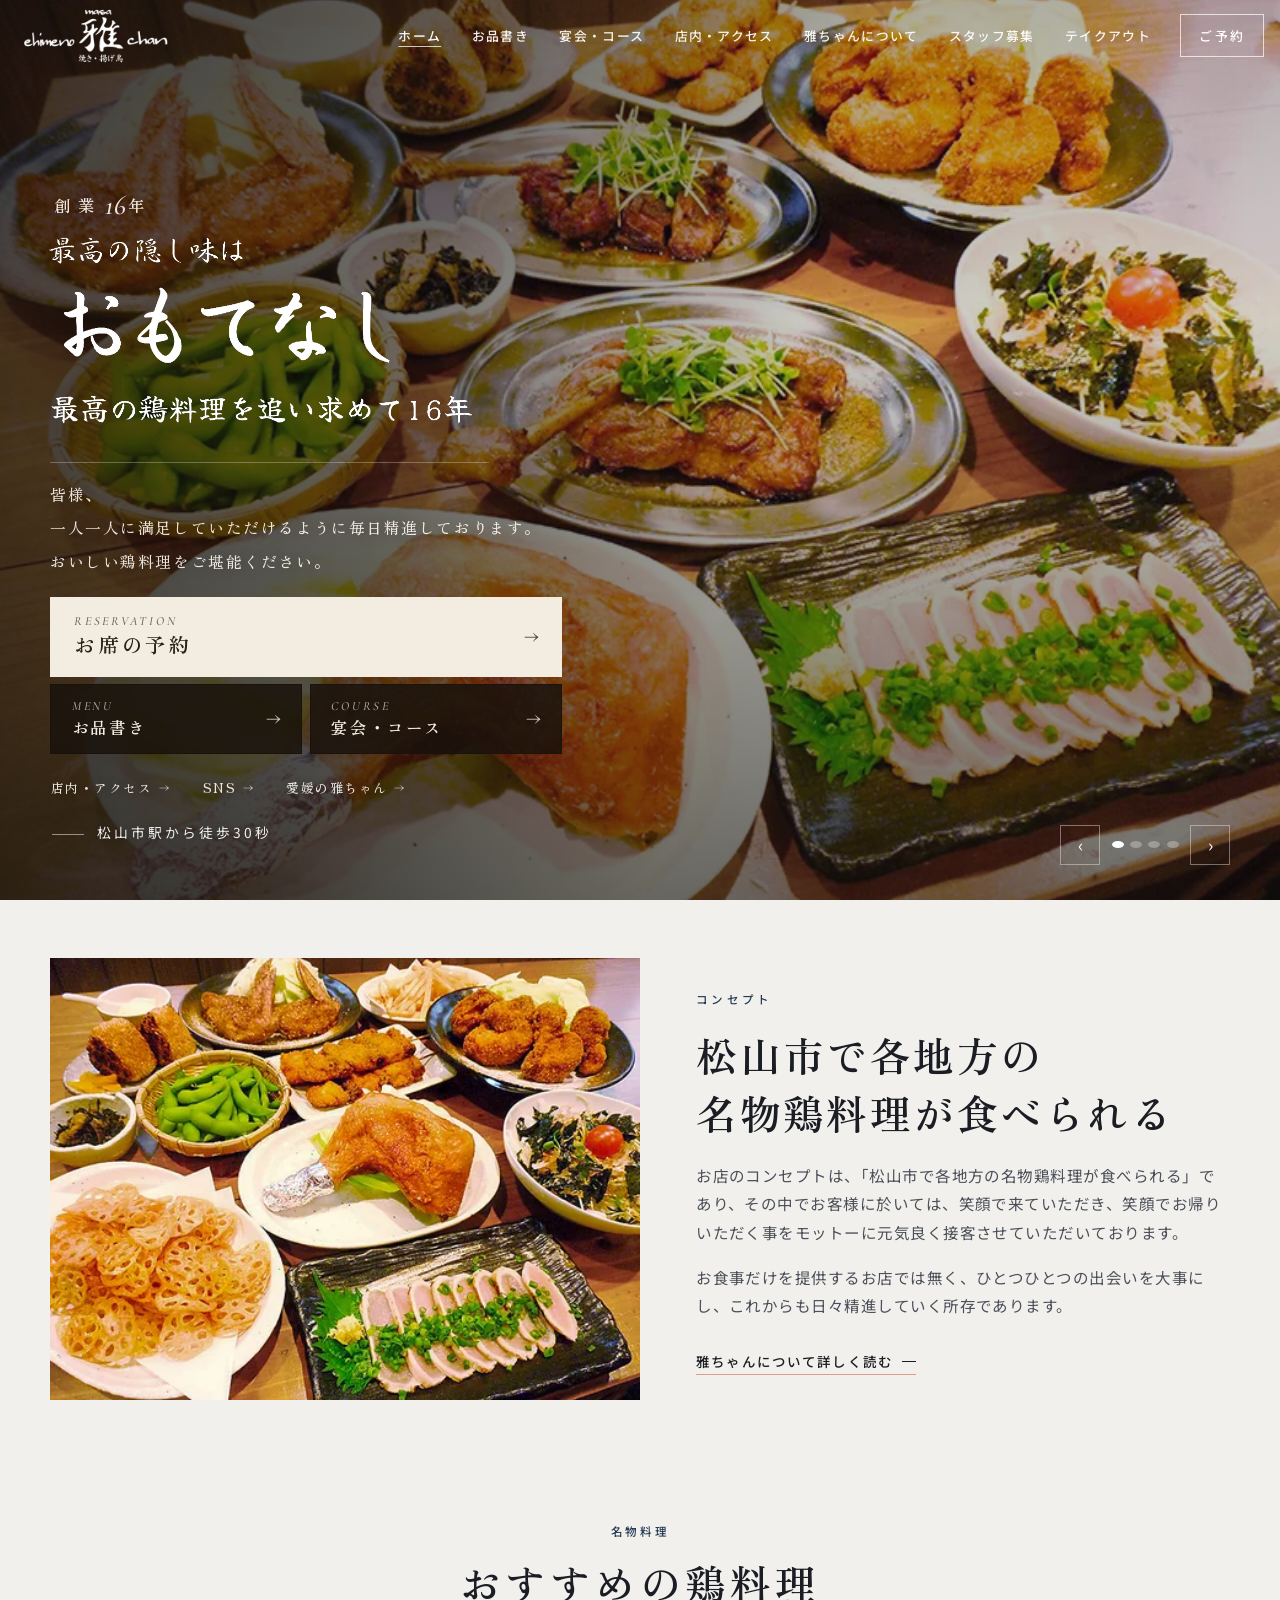
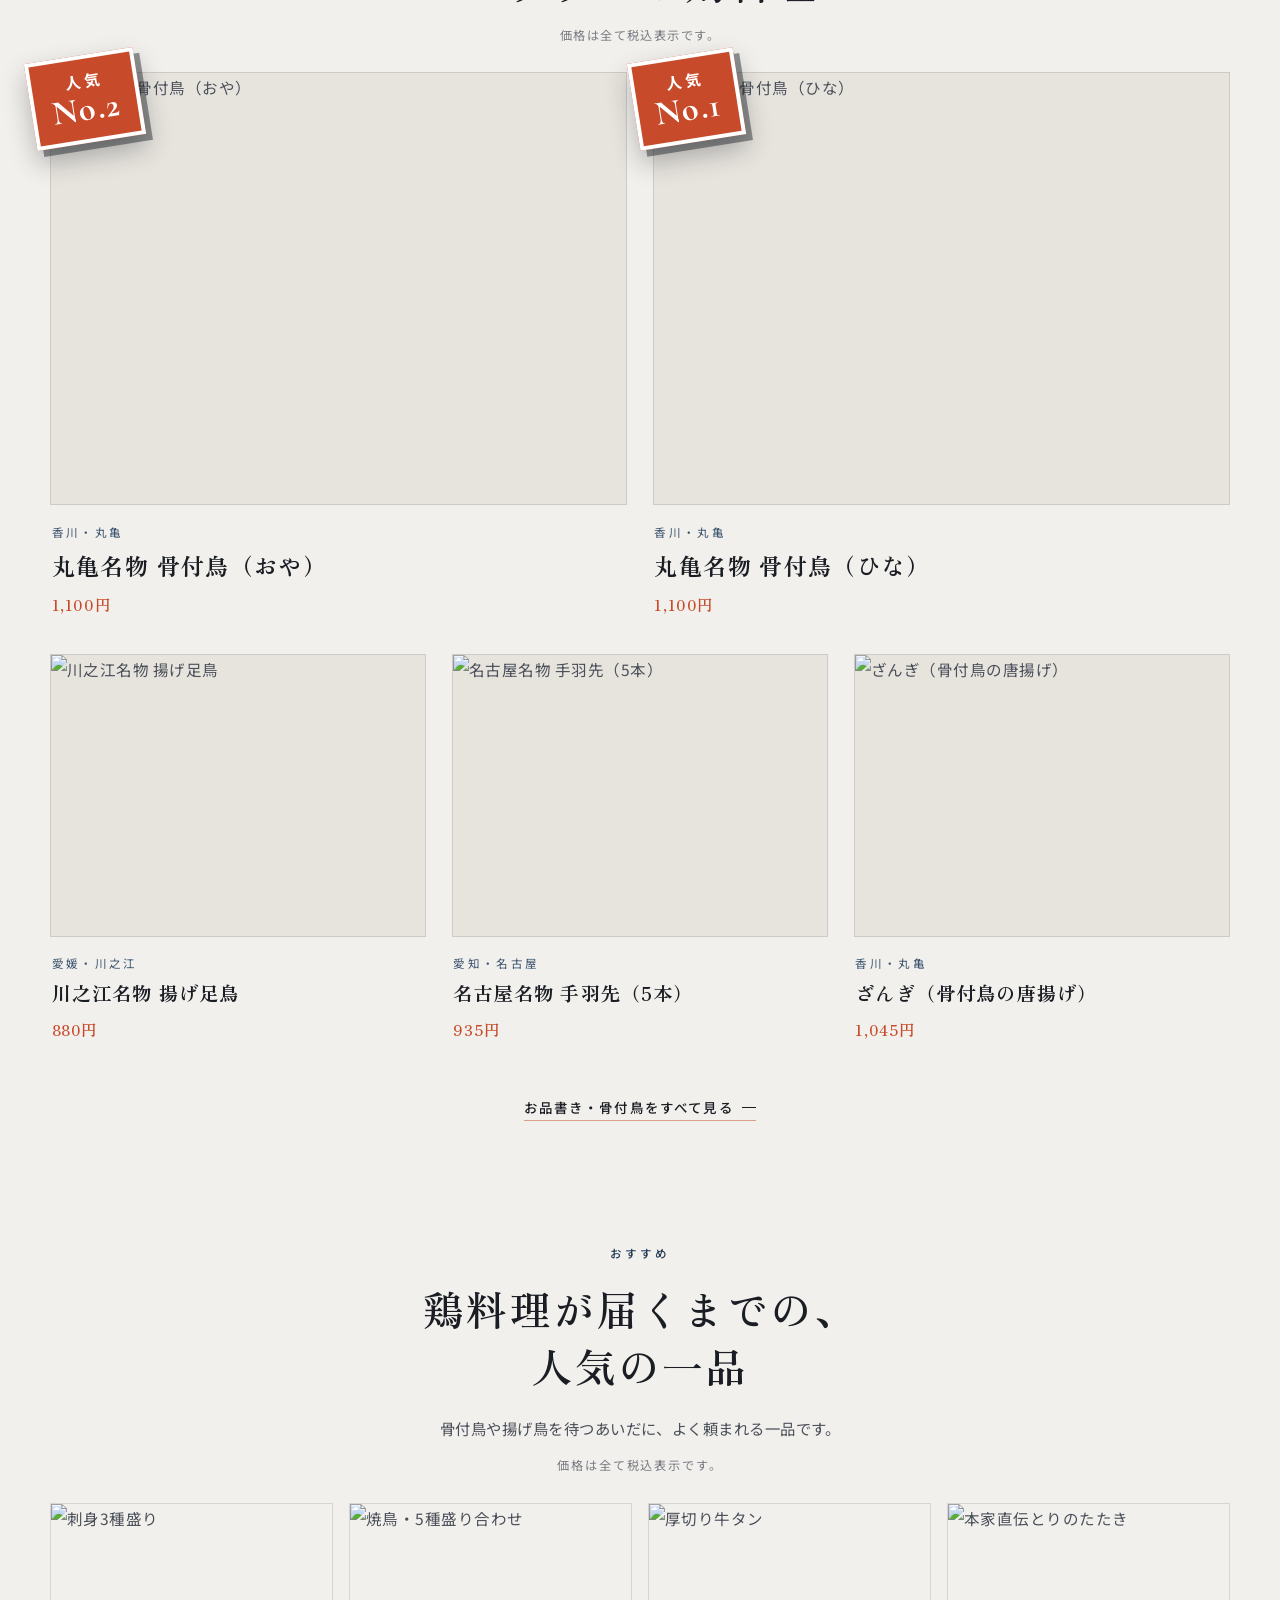
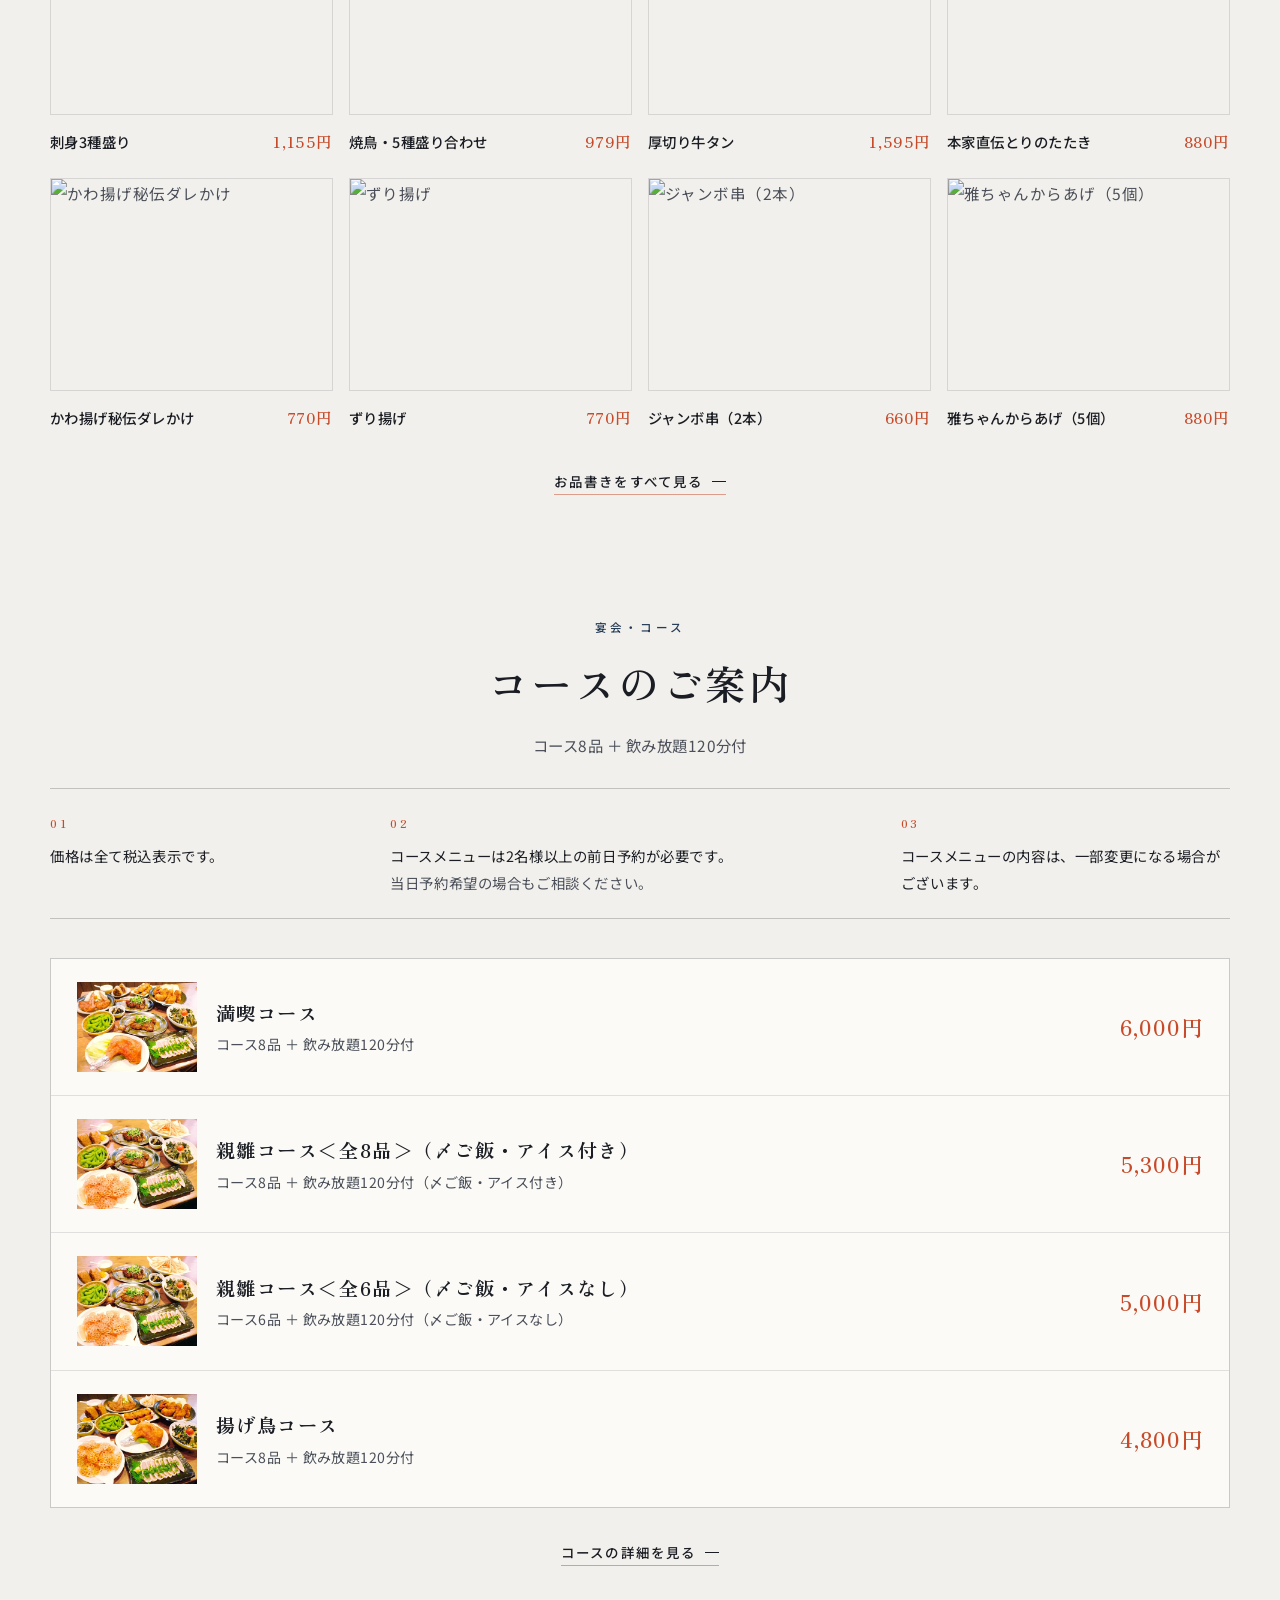
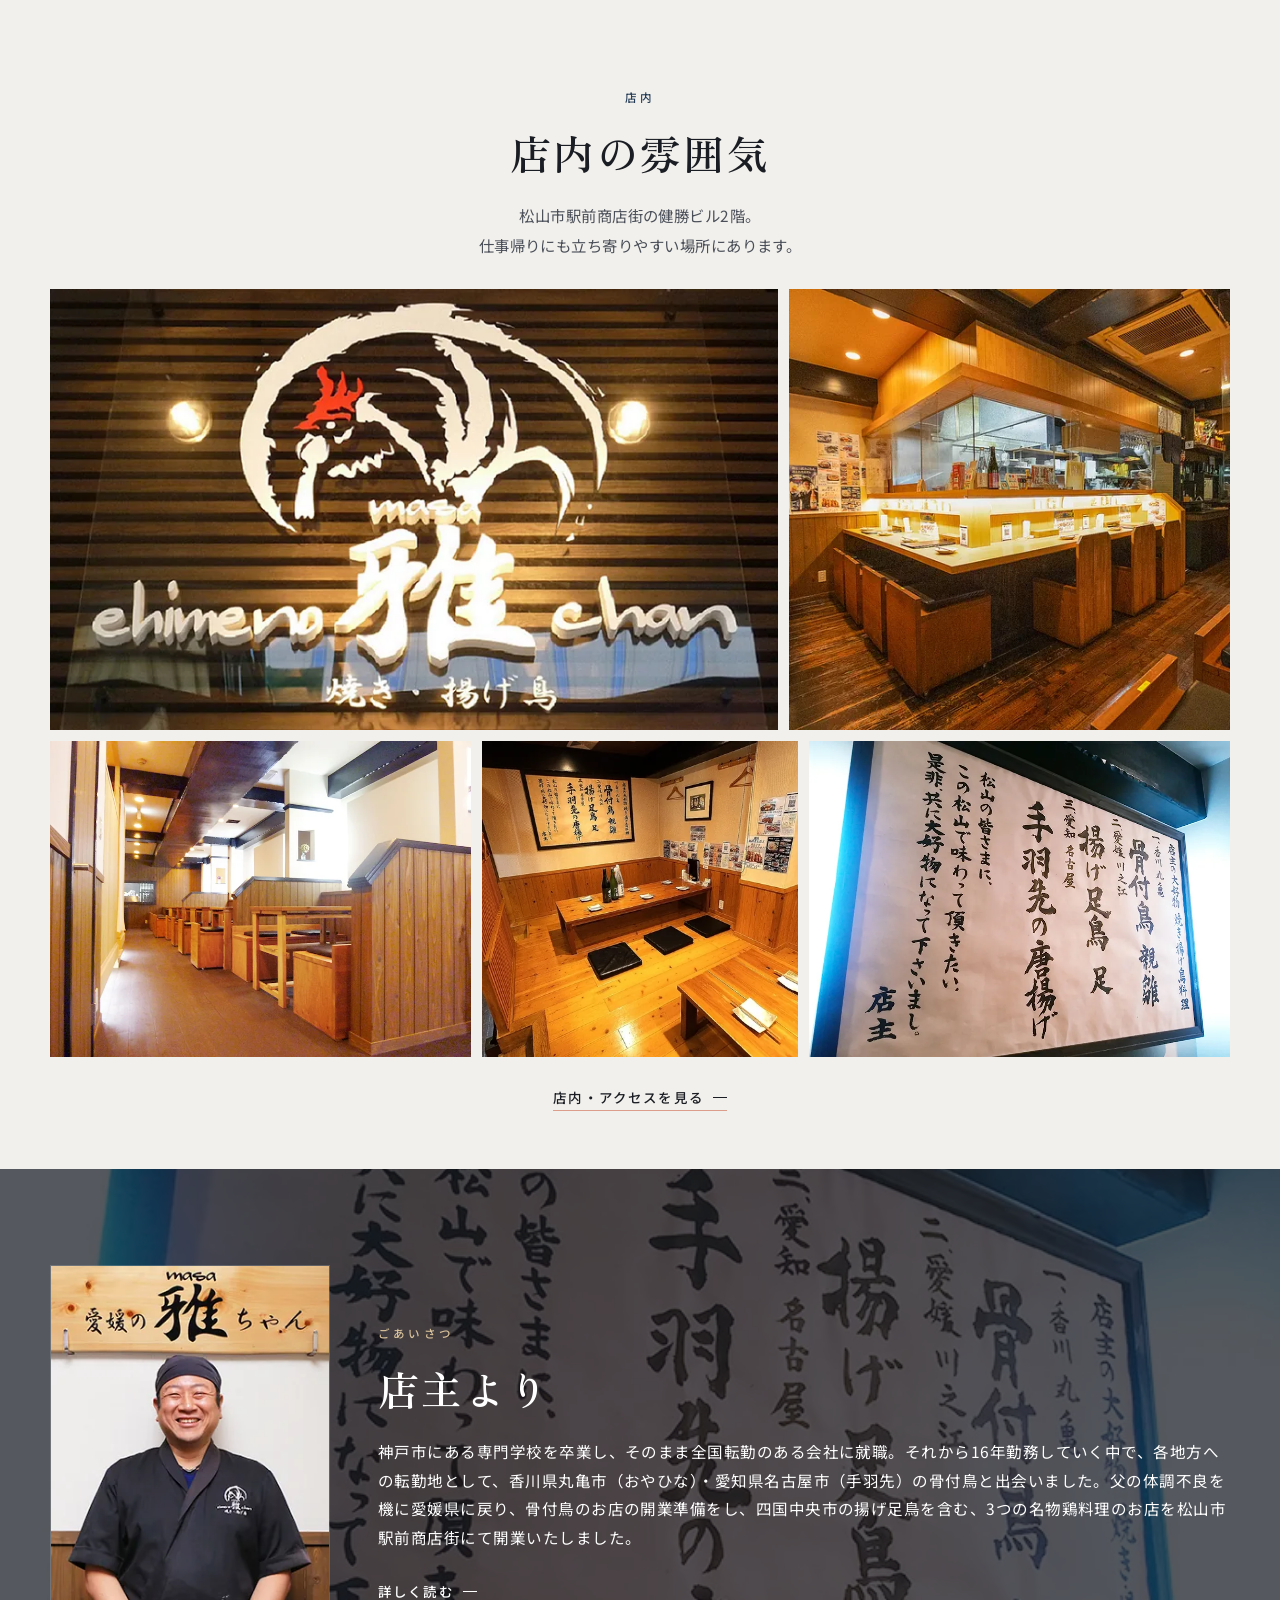
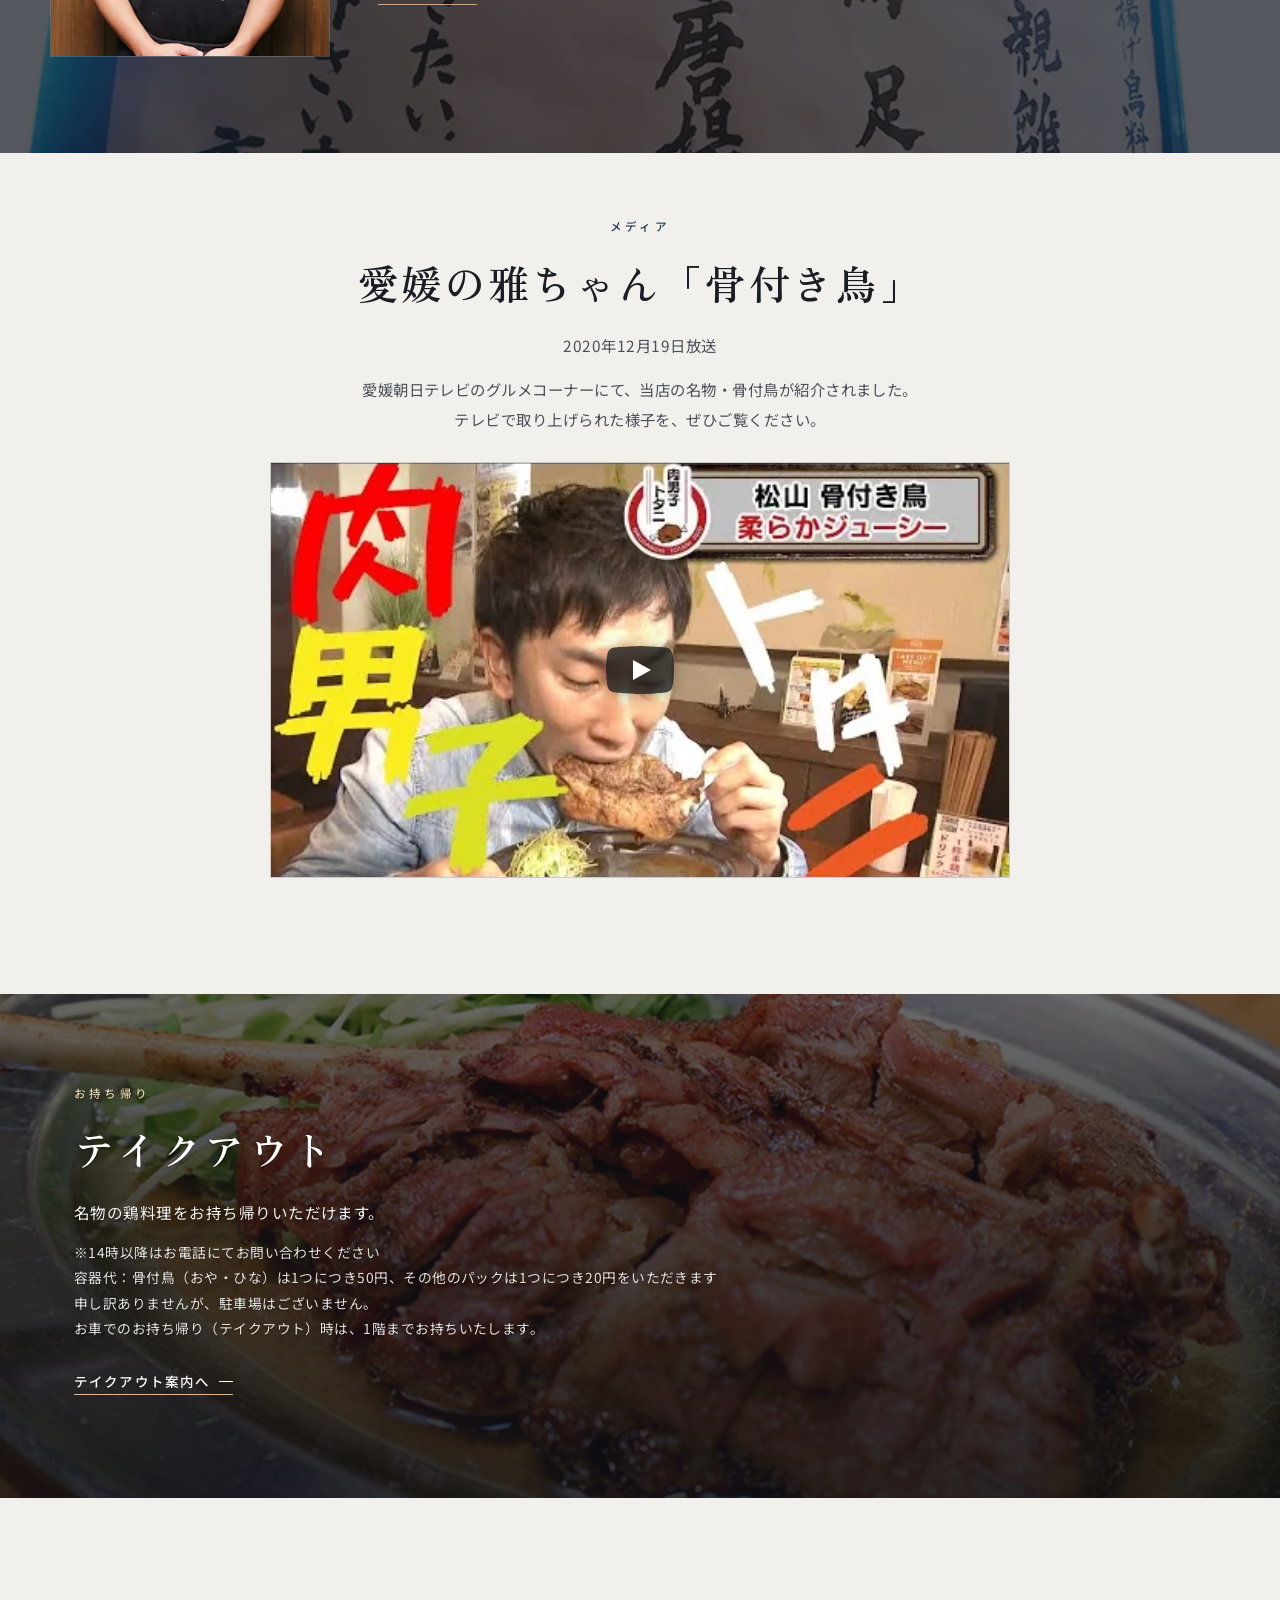
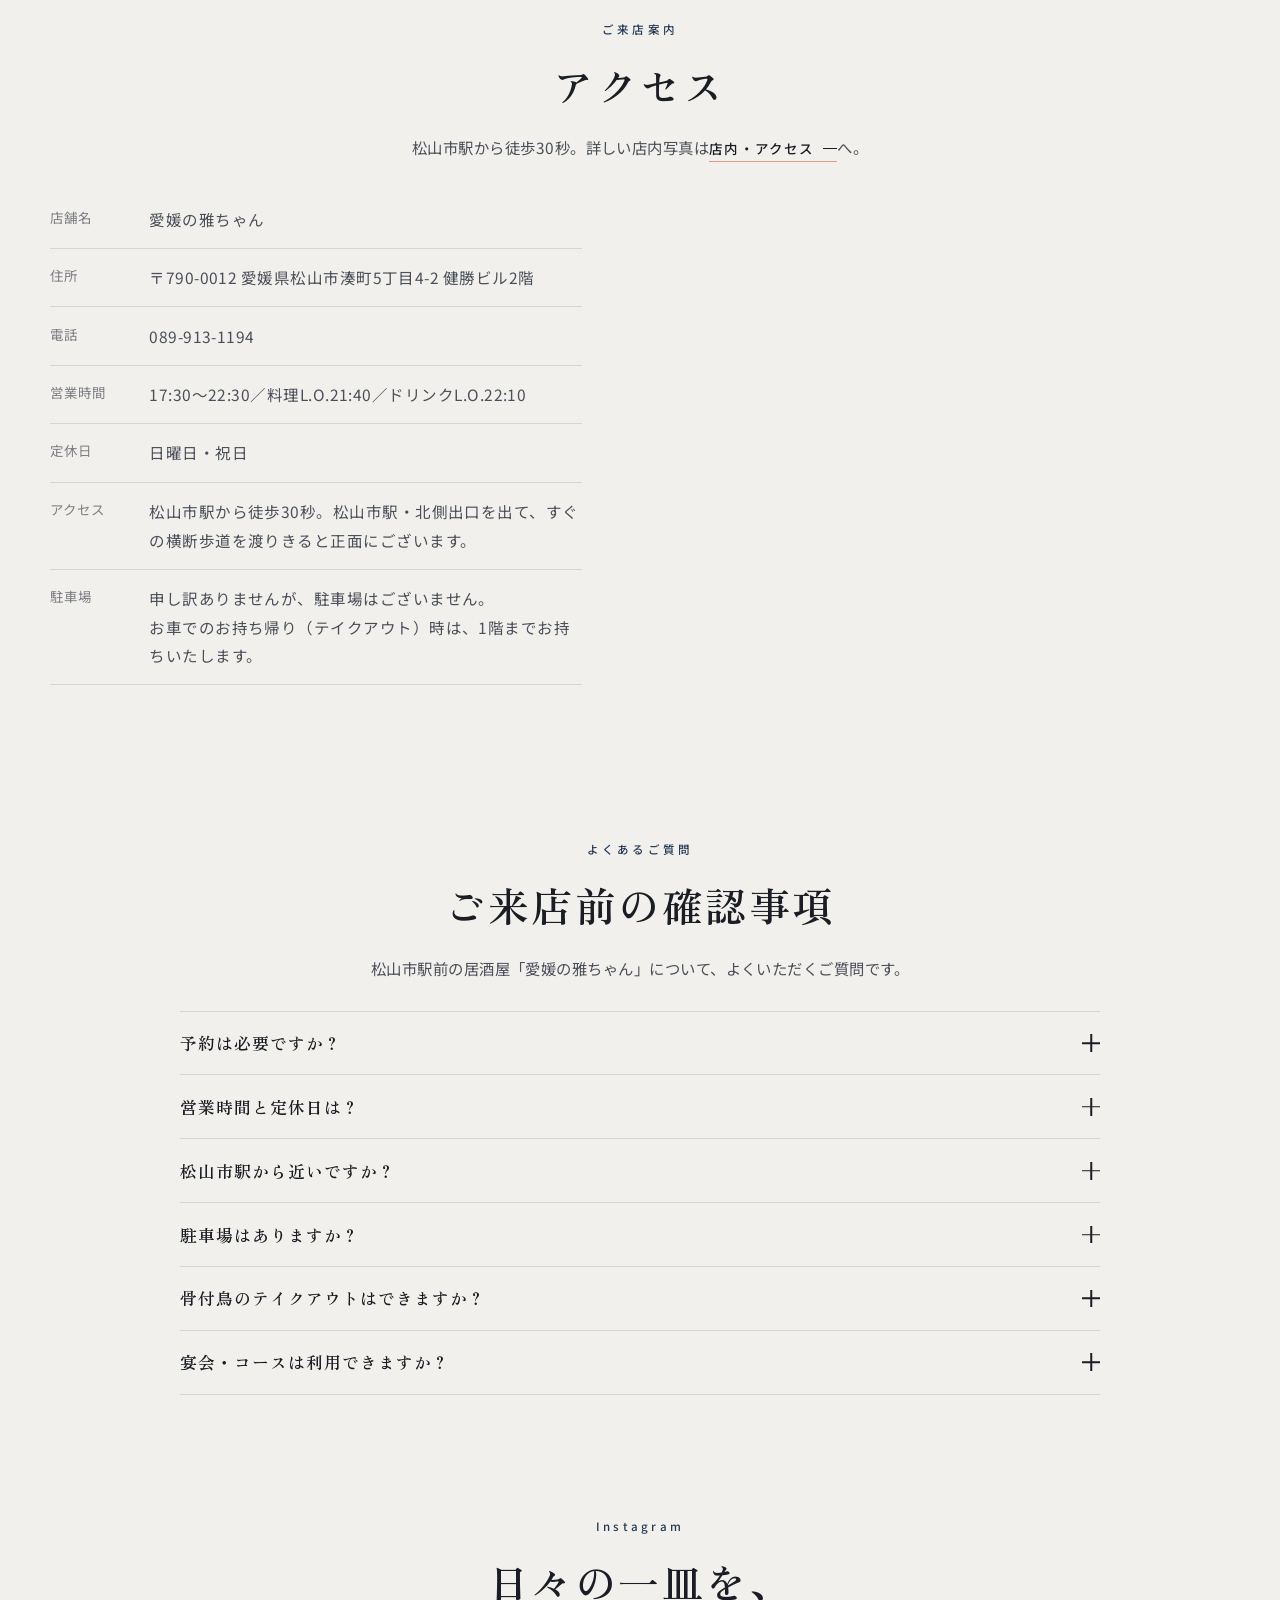
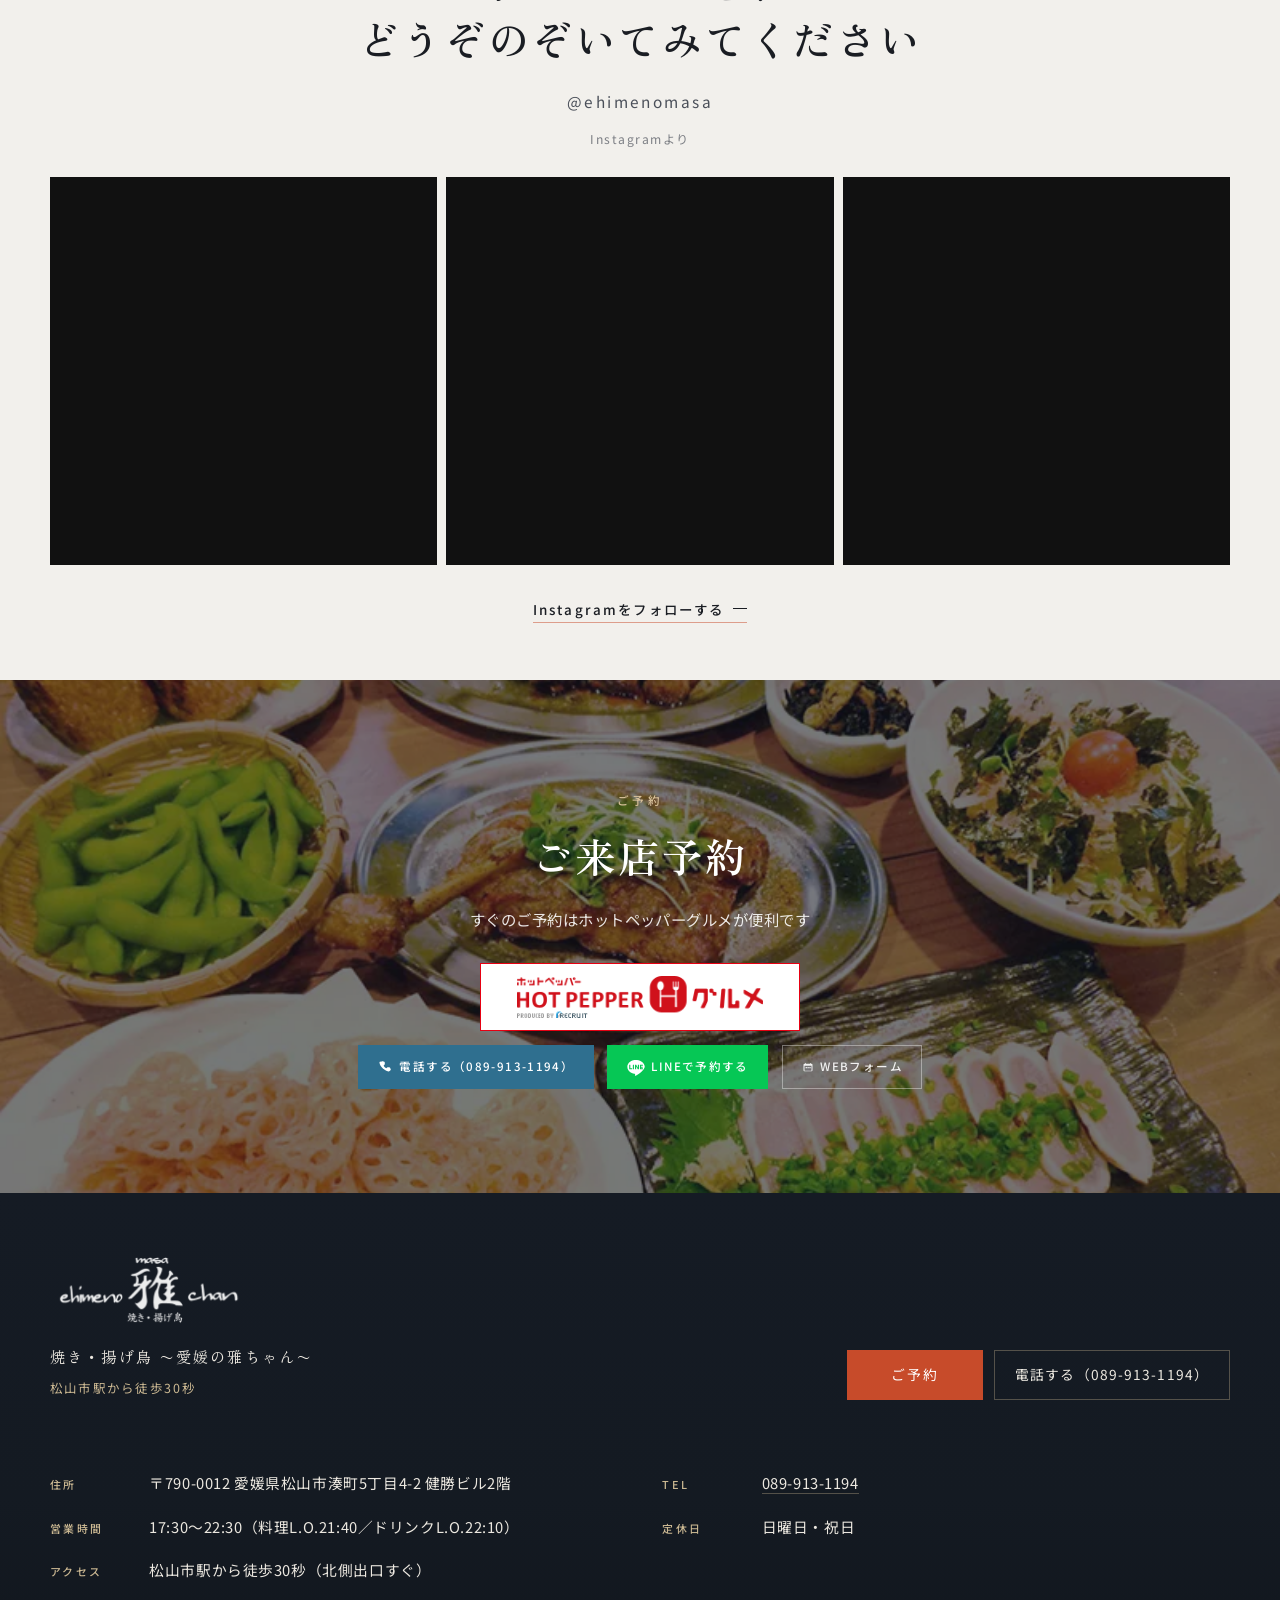
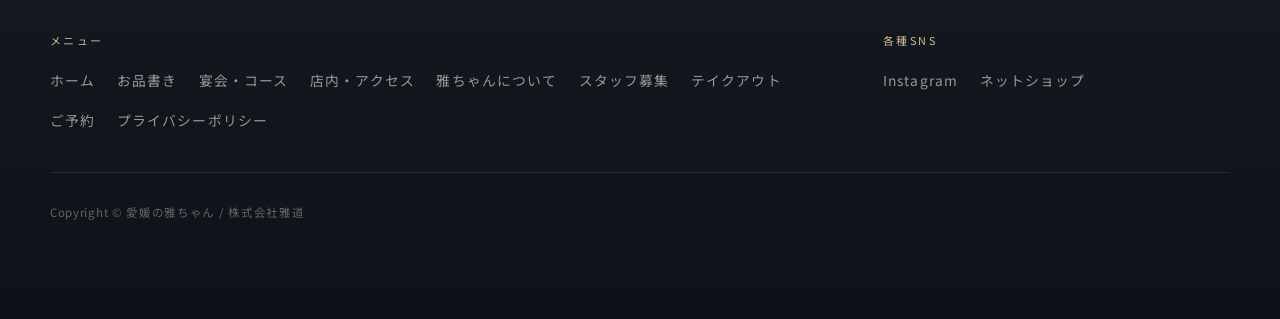
==== commit 0fc20ecd: "Clarify web reservation entry and fit mobile date controls" ====
--- a/index.html
+++ b/index.html
@@ -3,7 +3,7 @@
 <head>
   <meta charset="UTF-8">
   <meta name="viewport" content="width=device-width, initial-scale=1.0">
-  <title>愛媛の雅ちゃん｜松山市駅前の骨付鳥・揚げ鳥の居酒屋</title>
+  <title>愛媛の雅ちゃん｜松山市駅前の骨付鳥・揚げ足鳥の居酒屋</title>
   <link rel="canonical" href="https://ehimenomasa.com/">
   <meta name="description" content="松山市駅から徒歩30秒。丸亀名物の骨付鳥、川之江名物の揚げ足鳥、名古屋名物の手羽先が楽しめる居酒屋。宴会・テイクアウトも対応。">
   <meta name="referrer" content="strict-origin-when-cross-origin">
@@ -11,7 +11,7 @@
   <meta property="og:type" content="website">
   <meta property="og:site_name" content="愛媛の雅ちゃん">
   <meta property="og:locale" content="ja_JP">
-  <meta property="og:title" content="愛媛の雅ちゃん｜松山市駅前の骨付鳥・揚げ鳥の居酒屋">
+  <meta property="og:title" content="愛媛の雅ちゃん｜松山市駅前の骨付鳥・揚げ足鳥の居酒屋">
   <meta property="og:description" content="松山市駅から徒歩30秒。丸亀名物の骨付鳥、川之江名物の揚げ足鳥、名古屋名物の手羽先が楽しめる居酒屋。宴会・テイクアウトも対応。">
   <meta property="og:url" content="https://ehimenomasa.com/">
   <meta property="og:image" content="https://ehimenomasa.com/assets/images/site/hero-chicken-dishes.webp">
@@ -19,26 +19,27 @@
   <meta property="og:image:height" content="600">
   <meta property="og:image:alt" content="愛媛の雅ちゃんの鶏料理">
   <meta name="twitter:card" content="summary_large_image">
-  <meta name="twitter:title" content="愛媛の雅ちゃん｜松山市駅前の骨付鳥・揚げ鳥の居酒屋">
+  <meta name="twitter:title" content="愛媛の雅ちゃん｜松山市駅前の骨付鳥・揚げ足鳥の居酒屋">
   <meta name="twitter:description" content="松山市駅から徒歩30秒。丸亀名物の骨付鳥、川之江名物の揚げ足鳥、名古屋名物の手羽先が楽しめる居酒屋。宴会・テイクアウトも対応。">
   <meta name="twitter:image" content="https://ehimenomasa.com/assets/images/site/hero-chicken-dishes.webp">
   <link rel="icon" href="assets/icons/favicon-32.webp" sizes="32x32">
   <link rel="icon" href="assets/icons/favicon-192.webp" sizes="192x192">
   <link rel="apple-touch-icon" href="assets/icons/favicon-192.webp">
-  <link rel="preload" as="image" href="assets/images/site/hero-chicken-dishes.webp" type="image/webp">
+  <link rel="preload" as="image" href="assets/images/site/hero-chicken-dishes.webp" type="image/webp" fetchpriority="high">
   <link rel="preconnect" href="https://fonts.googleapis.com">
   <link rel="preconnect" href="https://fonts.gstatic.com" crossorigin>
   <link href="https://fonts.googleapis.com/css2?family=Cormorant+Garamond:ital,wght@0,500;0,600;1,500&family=Noto+Sans+JP:wght@400;500;700&family=Zen+Old+Mincho:wght@500;600;700&display=swap" rel="stylesheet">
   <link rel="stylesheet" href="css/reset.css">
-  <link rel="stylesheet" href="css/style.css?v=202611102114">
-  <link rel="stylesheet" href="css/responsive.css?v=202611102114">
+  <link rel="stylesheet" href="css/style.css?v=a8553765a6b7">
+  <link rel="stylesheet" href="css/responsive.css?v=a8553765a6b7">
+  <!-- TODO: google-site-verification -->
 </head>
 <body class="page-home">
 
   <a class="sr-only" href="#main">本文へスキップ</a>
   <header class="site-header site-header--on-hero is-transparent">
     <div class="site-header__inner">
-      <a class="site-logo" href="index.html">
+      <a class="site-logo" href="/">
         <img src="assets/images/site/logo-masachan.webp" alt="愛媛の雅ちゃん" width="400" height="146" decoding="async">
       </a>
       <button class="nav-toggle" type="button" aria-label="メニューを開く" aria-expanded="false" aria-controls="site-nav">
@@ -46,14 +47,14 @@
       </button>
       <nav class="site-nav" id="site-nav" aria-label="メインメニュー">
         <ul class="site-nav__list">
-          <li><a class="site-nav__link" href="index.html" aria-current="page">ホーム</a></li>
-          <li><a class="site-nav__link" href="menu.html">お品書き</a></li>
-          <li><a class="site-nav__link" href="course.html">宴会・コース</a></li>
-          <li><a class="site-nav__link" href="shop.html">店内・アクセス</a></li>
-          <li><a class="site-nav__link" href="about.html">雅ちゃんについて</a></li>
-          <li><a class="site-nav__link" href="recruit.html">スタッフ募集</a></li>
-          <li><a class="site-nav__link" href="takeout.html">テイクアウト</a></li>
-          <li><a class="site-nav__link site-nav__reserve" href="reserve.html">ご予約</a></li>
+          <li><a class="site-nav__link" href="/" aria-current="page">ホーム</a></li>
+          <li><a class="site-nav__link" href="/menu">お品書き</a></li>
+          <li><a class="site-nav__link" href="/course">宴会・コース</a></li>
+          <li><a class="site-nav__link" href="/shop">店内・アクセス</a></li>
+          <li><a class="site-nav__link" href="/about">雅ちゃんについて</a></li>
+          <li><a class="site-nav__link" href="/recruit">スタッフ募集</a></li>
+          <li><a class="site-nav__link" href="/takeout">テイクアウト</a></li>
+          <li><a class="site-nav__link site-nav__reserve" href="/reserve">ご予約</a></li>
         </ul>
       </nav>
     </div>
@@ -86,10 +87,11 @@
           <img
             class="hero__catch-overlay__img"
             src="assets/images/site/hero-catch-phrase.png?v=20260924-16"
-            alt=""
+            alt="最高の隠し味はおもてなし"
             width="892"
             height="422"
-            loading="lazy"
+            loading="eager"
+            fetchpriority="high"
             decoding="async">
         </div>
       </div>
@@ -97,16 +99,17 @@
         <div class="container">
           <div class="hero__copy">
             <h1 class="hero__catch">
-              <span class="sr-only">愛媛の雅ちゃん｜松山市駅前の焼き・揚げ鳥居酒屋。創業16年。骨付鳥・揚げ足鳥・手羽先。最高の隠し味はおもてなし。最高の鶏料理を追い求めて16年</span>
+              <span class="sr-only">愛媛の雅ちゃん｜松山市駅前の骨付鳥・揚げ鳥の居酒屋</span>
               <span class="hero__catch-stack">
                 <span class="hero__catch-years" aria-hidden="true">創業<span class="hero__catch-years__num">16</span>年</span>
                 <img
                   class="hero__catch-img"
                   src="assets/images/site/hero-catch-phrase.png?v=20260924-16"
-                  alt=""
+                  alt="最高の隠し味はおもてなし"
                   width="892"
                   height="422"
                   decoding="async"
+                  fetchpriority="high"
                   aria-hidden="true">
               </span>
             </h1>
@@ -117,7 +120,7 @@
           </div>
           <nav class="hero-nav" aria-label="主なご案内">
             <div class="hero-nav__main">
-              <a class="hero-nav__btn hero-nav__btn--primary" href="reserve.html">
+              <a class="hero-nav__btn hero-nav__btn--primary" href="/reserve">
                 <span class="hero-nav__copy">
                   <span class="hero-nav__en">Reservation</span>
                   <span class="hero-nav__label">お席の予約</span>
@@ -125,14 +128,14 @@
                 <span class="hero-nav__arrow" aria-hidden="true">→</span>
               </a>
               <div class="hero-nav__row">
-                <a class="hero-nav__btn hero-nav__btn--secondary" href="menu.html">
+                <a class="hero-nav__btn hero-nav__btn--secondary" href="/menu">
                   <span class="hero-nav__copy">
                     <span class="hero-nav__en">Menu</span>
                     <span class="hero-nav__label">お品書き</span>
                   </span>
                   <span class="hero-nav__arrow" aria-hidden="true">→</span>
                 </a>
-                <a class="hero-nav__btn hero-nav__btn--secondary" href="course.html">
+                <a class="hero-nav__btn hero-nav__btn--secondary" href="/course">
                   <span class="hero-nav__copy">
                     <span class="hero-nav__en">Course</span>
                     <span class="hero-nav__label">宴会・コース</span>
@@ -142,9 +145,9 @@
               </div>
             </div>
             <div class="hero-nav__sub">
-              <a class="hero-nav__text" href="shop.html">店内・アクセス<span class="hero-nav__arrow" aria-hidden="true">→</span></a>
+              <a class="hero-nav__text" href="/shop">店内・アクセス<span class="hero-nav__arrow" aria-hidden="true">→</span></a>
               <a class="hero-nav__text" href="https://www.instagram.com/ehimenomasa/" target="_blank" rel="noopener noreferrer">SNS<span class="hero-nav__arrow" aria-hidden="true">→</span></a>
-              <a class="hero-nav__text" href="about.html">愛媛の雅ちゃん<span class="hero-nav__arrow" aria-hidden="true">→</span></a>
+              <a class="hero-nav__text" href="/about">愛媛の雅ちゃん<span class="hero-nav__arrow" aria-hidden="true">→</span></a>
             </div>
           </nav>
           <p class="hero__access">松山市駅から徒歩30秒</p>
@@ -167,7 +170,7 @@
           <h2 class="section-title">松山市で各地方の<br>名物鶏料理が食べられる</h2>
           <p>お店のコンセプトは、「松山市で各地方の名物鶏料理が食べられる」であり、その中でお客様に於いては、笑顔で来ていただき、笑顔でお帰りいただく事をモットーに元気良く接客させていただいております。</p>
           <p>お食事だけを提供するお店では無く、ひとつひとつの出会いを大事にし、これからも日々精進していく所存であります。</p>
-          <p style="margin-top:1.6rem;"><a class="text-link" href="about.html">雅ちゃんについて詳しく読む</a></p>
+          <p style="margin-top:1.6rem;"><a class="text-link" href="/about">雅ちゃんについて詳しく読む</a></p>
         </div>
       </div>
     </section>
@@ -196,7 +199,7 @@
     <div class="meibutsu-item__body">
       <p class="meibutsu-item__place">香川・丸亀</p>
       <h3 class="meibutsu-item__name">丸亀名物 骨付鳥（おや）</h3>
-      <p class="price">１，１００円</p>
+      <p class="price">1,100円</p>
     </div>
   </article>
   
@@ -210,7 +213,7 @@
     <div class="meibutsu-item__body">
       <p class="meibutsu-item__place">香川・丸亀</p>
       <h3 class="meibutsu-item__name">丸亀名物 骨付鳥（ひな）</h3>
-      <p class="price">１，１００円</p>
+      <p class="price">1,100円</p>
     </div>
   </article>
   
@@ -228,7 +231,7 @@
     <div class="meibutsu-item__body">
       <p class="meibutsu-item__place">愛媛・川之江</p>
       <h3 class="meibutsu-item__name">川之江名物 揚げ足鳥</h3>
-      <p class="price">８８０円</p>
+      <p class="price">880円</p>
     </div>
   </article>
   
@@ -242,7 +245,7 @@
     <div class="meibutsu-item__body">
       <p class="meibutsu-item__place">愛知・名古屋</p>
       <h3 class="meibutsu-item__name">名古屋名物 手羽先（5本）</h3>
-      <p class="price">９３５円</p>
+      <p class="price">935円</p>
     </div>
   </article>
   
@@ -256,7 +259,7 @@
     <div class="meibutsu-item__body">
       <p class="meibutsu-item__place">香川・丸亀</p>
       <h3 class="meibutsu-item__name">ざんぎ（骨付鳥の唐揚げ）</h3>
-      <p class="price">１，０４５円</p>
+      <p class="price">1,045円</p>
     </div>
   </article>
   
@@ -264,7 +267,7 @@
 <!-- /cms:meibutsu -->
         </div>
         <div class="meibutsu-foot reveal">
-          <a class="text-link" href="menu.html">お品書き・骨付鳥をすべて見る</a>
+          <a class="text-link" href="/menu">お品書き・骨付鳥をすべて見る</a>
         </div>
       </div>
     </section>
@@ -286,7 +289,7 @@
     
     <div class="pick__meta">
       <h3 class="pick__name">刺身3種盛り</h3>
-      <p class="price">１，１５５円</p>
+      <p class="price">1,155円</p>
     </div>
   </article>
   
@@ -296,7 +299,7 @@
     
     <div class="pick__meta">
       <h3 class="pick__name">焼鳥・5種盛り合わせ</h3>
-      <p class="price">９７９円</p>
+      <p class="price">979円</p>
     </div>
   </article>
   
@@ -306,7 +309,7 @@
     
     <div class="pick__meta">
       <h3 class="pick__name">厚切り牛タン</h3>
-      <p class="price">１，５９５円</p>
+      <p class="price">1,595円</p>
     </div>
   </article>
   
@@ -316,7 +319,7 @@
     
     <div class="pick__meta">
       <h3 class="pick__name">本家直伝とりのたたき</h3>
-      <p class="price">８８０円</p>
+      <p class="price">880円</p>
     </div>
   </article>
   
@@ -326,7 +329,7 @@
     
     <div class="pick__meta">
       <h3 class="pick__name">かわ揚げ秘伝ダレかけ</h3>
-      <p class="price">７７０円</p>
+      <p class="price">770円</p>
     </div>
   </article>
   
@@ -336,7 +339,7 @@
     
     <div class="pick__meta">
       <h3 class="pick__name">ずり揚げ</h3>
-      <p class="price">７７０円</p>
+      <p class="price">770円</p>
     </div>
   </article>
   
@@ -346,7 +349,7 @@
     
     <div class="pick__meta">
       <h3 class="pick__name">ジャンボ串（2本）</h3>
-      <p class="price">６６０円</p>
+      <p class="price">660円</p>
     </div>
   </article>
   
@@ -356,14 +359,14 @@
     
     <div class="pick__meta">
       <h3 class="pick__name">雅ちゃんからあげ（5個）</h3>
-      <p class="price">８８０円</p>
+      <p class="price">880円</p>
     </div>
   </article>
   
 </div>
 <!-- /cms:picks -->
         <p style="margin-top:2.2rem; text-align:center;" class="reveal">
-          <a class="text-link" href="menu.html">お品書きをすべて見る</a>
+          <a class="text-link" href="/menu">お品書きをすべて見る</a>
         </p>
       </div>
     </section>
@@ -383,7 +386,7 @@
             </li>
             <li>
               <span class="notice-rail__index" aria-hidden="true">02</span>
-              <p class="notice-rail__text">コースメニューは2名様以上の前日予約が必要です。<span class="notice-rail__sub">当日予約希望の場合もご相談ください</span></p>
+              <p class="notice-rail__text">コースメニューは2名様以上の前日予約が必要です。<span class="notice-rail__sub">当日予約希望の場合もご相談ください。</span></p>
             </li>
             <li>
               <span class="notice-rail__index" aria-hidden="true">03</span>
@@ -404,33 +407,33 @@
       <h3 class="course-line__name">満喫コース</h3>
       <p class="course-line__desc">コース8品 ＋ 飲み放題120分付</p>
     </div>
-    <p class="course-line__price price">6,000 円</p>
+    <p class="course-line__price price">6,000円</p>
   </article>
   
   <article class="course-line course-line--with-photo">
     
     <div class="course-line__thumb">
-      <img src="assets/images/site/course-oyahina.webp" alt="親雛コース＜全8品＞の料理一例" width="800" height="600" loading="lazy" decoding="async">
+      <img src="assets/images/site/course-oyahina.webp" alt="親雛コース＜全8品＞（〆ご飯・アイス付き）の料理一例" width="800" height="600" loading="lazy" decoding="async">
     </div>
     
     <div class="course-line__main">
-      <h3 class="course-line__name">親雛コース＜全8品＞</h3>
+      <h3 class="course-line__name">親雛コース＜全8品＞（〆ご飯・アイス付き）</h3>
       <p class="course-line__desc">コース8品 ＋ 飲み放題120分付（〆ご飯・アイス付き）</p>
     </div>
-    <p class="course-line__price price">5,300 円</p>
+    <p class="course-line__price price">5,300円</p>
   </article>
   
   <article class="course-line course-line--with-photo">
     
     <div class="course-line__thumb">
-      <img src="assets/images/site/course-oyahina.webp" alt="親雛コース＜全6品＞の料理一例" width="800" height="600" loading="lazy" decoding="async">
+      <img src="assets/images/site/course-oyahina.webp" alt="親雛コース＜全6品＞（〆ご飯・アイスなし）の料理一例" width="800" height="600" loading="lazy" decoding="async">
     </div>
     
     <div class="course-line__main">
-      <h3 class="course-line__name">親雛コース＜全6品＞</h3>
-      <p class="course-line__desc">コース6品 ＋ 飲み放題120分付（〆ご飯・アイス無し）</p>
-    </div>
-    <p class="course-line__price price">5,000 円</p>
+      <h3 class="course-line__name">親雛コース＜全6品＞（〆ご飯・アイスなし）</h3>
+      <p class="course-line__desc">コース6品 ＋ 飲み放題120分付（〆ご飯・アイスなし）</p>
+    </div>
+    <p class="course-line__price price">5,000円</p>
   </article>
   
   <article class="course-line course-line--with-photo">
@@ -443,13 +446,13 @@
       <h3 class="course-line__name">揚げ鳥コース</h3>
       <p class="course-line__desc">コース8品 ＋ 飲み放題120分付</p>
     </div>
-    <p class="course-line__price price">4,800 円</p>
+    <p class="course-line__price price">4,800円</p>
   </article>
   
 </div>
 <!-- /cms:course_sheet -->
         <p style="margin-top:1.8rem; text-align:center;" class="reveal">
-          <a class="text-link" href="course.html">コースの詳細を見る</a>
+          <a class="text-link" href="/course">コースの詳細を見る</a>
         </p>
       </div>
     </section>
@@ -482,7 +485,7 @@
             </figure>
           </div>
         </div>
-        <p style="margin-top:1.6rem; text-align:center;" class="reveal"><a class="text-link" href="shop.html">店内・アクセスを見る</a></p>
+        <p style="margin-top:1.6rem; text-align:center;" class="reveal"><a class="text-link" href="/shop">店内・アクセスを見る</a></p>
       </div>
     </section>
 
@@ -495,7 +498,7 @@
           <span class="kicker">ごあいさつ</span>
           <h2 class="section-title">店主より</h2>
           <p>神戸市にある専門学校を卒業し、そのまま全国転勤のある会社に就職。それから16年勤務していく中で、各地方への転勤地として、香川県丸亀市（おやひな）・愛知県名古屋市（手羽先）の骨付鳥と出会いました。父の体調不良を機に愛媛県に戻り、骨付鳥のお店の開業準備をし、四国中央市の揚げ足鳥を含む、3つの名物鶏料理のお店を松山市駅前商店街にて開業いたしました。</p>
-          <p style="margin-top:1.5rem;"><a class="text-link" href="about.html">詳しく読む</a></p>
+          <p style="margin-top:1.5rem;"><a class="text-link" href="/about">詳しく読む</a></p>
         </div>
       </div>
     </section>
@@ -533,8 +536,8 @@
             <span class="kicker">お持ち帰り</span>
             <h2 class="section-title">テイクアウト</h2>
             <p>名物の鶏料理をお持ち帰りいただけます。</p>
-            <p class="note" style="margin-top:0.85rem;">※14時以降はお電話にてお問い合わせください<br>テイクアウト用パック・おやひな一つ50円・その他パック一つ20円をいただきます<br>申し訳ありませんが、駐車場はございません。<br>お車でのお持ち帰り（テイクアウト）時は、1階までお持ちいたします。</p>
-            <p style="margin-top:1.5rem;"><a class="text-link" href="takeout.html">テイクアウト案内へ</a></p>
+            <p class="note" style="margin-top:0.85rem;">※14時以降はお電話にてお問い合わせください<br>容器代：骨付鳥（おや・ひな）は1つにつき50円、その他のパックは1つにつき20円をいただきます<br>申し訳ありませんが、駐車場はございません。<br>お車でのお持ち帰り（テイクアウト）時は、1階までお持ちいたします。</p>
+            <p style="margin-top:1.5rem;"><a class="text-link" href="/takeout">テイクアウト案内へ</a></p>
           </div>
           <div class="takeout-split__media">
             <img src="assets/images/site/specialty-honetsukidori-oya.webp" alt="テイクアウト向けの骨付鳥" width="800" height="533" loading="lazy" decoding="async">
@@ -548,7 +551,7 @@
         <div class="section-head section-head--center reveal">
           <span class="kicker">ご来店案内</span>
           <h2 class="section-title">アクセス</h2>
-          <p class="section-lead">松山市駅から徒歩30秒。詳しい店内写真は<a class="text-link" href="shop.html">店内・アクセス</a>へ。</p>
+          <p class="section-lead">松山市駅から徒歩30秒。詳しい店内写真は<a class="text-link" href="/shop">店内・アクセス</a>へ。</p>
         </div>
         <div class="access-grid reveal">
           <div>
@@ -585,7 +588,7 @@
             </button>
             <div class="faq-item__panel" id="faq-a1" role="region" aria-labelledby="faq-q1" aria-hidden="true">
               <div class="faq-item__panel-inner">
-                <p class="faq-item__a">お席のご予約をおすすめしています。<a href="reserve.html">WEBフォーム</a>・電話（089-913-1194）・LINE・ホットペッパーグルメからお申し込みください。</p>
+                <p class="faq-item__a">お席のご予約をおすすめしています。<a href="/reserve">WEBフォーム</a>・電話（089-913-1194）・LINE・ホットペッパーグルメからお申し込みください。</p>
               </div>
             </div>
           </div>
@@ -629,7 +632,7 @@
             </button>
             <div class="faq-item__panel" id="faq-a5" role="region" aria-labelledby="faq-q5" aria-hidden="true">
               <div class="faq-item__panel-inner">
-                <p class="faq-item__a">はい、可能です。容器代（おやひな1つ50円・その他パック1つ20円）をいただきます。詳しくは<a href="takeout.html">テイクアウト案内</a>をご覧ください。</p>
+                <p class="faq-item__a">はい、可能です。容器代は、骨付鳥（おや・ひな）は1つにつき50円、その他のパックは1つにつき20円をいただきます。詳しくは<a href="/takeout">テイクアウト案内</a>をご覧ください。</p>
               </div>
             </div>
           </div>
@@ -640,7 +643,7 @@
             </button>
             <div class="faq-item__panel" id="faq-a6" role="region" aria-labelledby="faq-q6" aria-hidden="true">
               <div class="faq-item__panel-inner">
-                <p class="faq-item__a">満喫・親雛・揚げ鳥コースと飲み放題をご用意しています。コースは2名様以上の前日予約が必要です（当日もご相談ください）。詳しくは<a href="course.html">宴会・コース</a>へ。</p>
+                <p class="faq-item__a">満喫・親雛・揚げ鳥コースと飲み放題をご用意しています。コースは2名様以上の前日予約が必要です（当日もご相談ください）。詳しくは<a href="/course">宴会・コース</a>へ。</p>
               </div>
             </div>
           </div>
@@ -679,6 +682,7 @@
               alt="ホットペッパーグルメ"
               width="264"
               height="45"
+              loading="lazy"
               decoding="async">
           </a>
         </div>
@@ -690,14 +694,15 @@
           <a class="btn btn--linesns" href="https://line.me/R/ti/p/@ipp6981e" target="_blank" rel="noopener noreferrer" data-reserve-gate="line">
             <img
               class="btn--linesns__logo"
-              src="assets/icons/logo-line.svg"
+              src="assets/icons/logo-line.svg?v=2"
               alt=""
               width="48"
               height="48"
+              loading="lazy"
               decoding="async">
             LINEで予約する
           </a>
-          <a class="btn btn--ghost btn--websub" href="reserve.html">
+          <a class="btn btn--ghost btn--websub" href="/reserve">
             <span class="btn__icon btn__icon--web" aria-hidden="true"></span>
             WEBフォーム
           </a>
@@ -715,7 +720,7 @@
           <p class="footer-brand__place">松山市駅から徒歩30秒</p>
         </div>
         <div class="footer-cta">
-          <a class="footer-cta__btn footer-cta__btn--reserve" href="reserve.html">ご予約</a>
+          <a class="footer-cta__btn footer-cta__btn--reserve" href="/reserve">ご予約</a>
           <a class="footer-cta__btn footer-cta__btn--tel" href="tel:0899131194" data-reserve-gate="tel">電話する（089-913-1194）</a>
         </div>
       </div>
@@ -747,15 +752,15 @@
         <nav class="footer-nav" aria-label="フッターメニュー">
           <p class="footer-label">メニュー</p>
           <div class="footer-nav__list">
-            <a href="index.html">ホーム</a>
-            <a href="menu.html">お品書き</a>
-            <a href="course.html">宴会・コース</a>
-            <a href="shop.html">店内・アクセス</a>
-            <a href="about.html">雅ちゃんについて</a>
-            <a href="recruit.html">スタッフ募集</a>
-            <a href="takeout.html">テイクアウト</a>
-            <a href="reserve.html">ご予約</a>
-            <a href="privacy.html">プライバシーポリシー</a>
+            <a href="/">ホーム</a>
+            <a href="/menu">お品書き</a>
+            <a href="/course">宴会・コース</a>
+            <a href="/shop">店内・アクセス</a>
+            <a href="/about">雅ちゃんについて</a>
+            <a href="/recruit">スタッフ募集</a>
+            <a href="/takeout">テイクアウト</a>
+            <a href="/reserve">ご予約</a>
+            <a href="/privacy">プライバシーポリシー</a>
           </div>
         </nav>
         <div class="footer-sns">
@@ -768,13 +773,13 @@
       </div>
 
       <div class="footer-copy">
-        <p>Copyright © 愛媛の雅ちゃん / 株式会社 雅道</p>
+        <p>Copyright © 愛媛の雅ちゃん / 株式会社雅道</p>
       </div>
     </div>
   </footer>
   <div class="mobile-bar" aria-label="スマートフォン用クイックアクション">
     <div class="mobile-bar__inner">
-      <a class="mobile-bar__btn mobile-bar__btn--reserve" href="reserve.html">予約する</a>
+      <a class="mobile-bar__btn mobile-bar__btn--reserve" href="/reserve">予約する</a>
       <a class="mobile-bar__btn mobile-bar__btn--tel" href="tel:0899131194" data-reserve-gate="tel">電話する</a>
     </div>
   </div>
@@ -795,15 +800,17 @@
   ],
   "logo": "https://ehimenomasa.com/assets/images/site/logo-masachan.webp",
   "url": "https://ehimenomasa.com/",
-  "telephone": "089-913-1194",
+  "telephone": "+81-89-913-1194",
   "servesCuisine": [
     "居酒屋",
     "焼鳥",
-    "揚げ物"
+    "揚げ物",
+    "骨付鳥",
+    "揚げ足鳥",
+    "手羽先"
   ],
-  "priceRange": "￥1,000〜￥3,000",
   "currenciesAccepted": "JPY",
-  "menu": "https://ehimenomasa.com/menu.html",
+  "menu": "https://ehimenomasa.com/menu",
   "acceptsReservations": true,
   "address": {
     "@type": "PostalAddress",
@@ -838,7 +845,7 @@
     "@type": "ReserveAction",
     "target": {
       "@type": "EntryPoint",
-      "urlTemplate": "https://ehimenomasa.com/reserve.html",
+      "urlTemplate": "https://ehimenomasa.com/reserve",
       "inLanguage": "ja",
       "actionPlatform": [
         "https://schema.org/DesktopWebPlatform",
@@ -853,7 +860,6 @@
   "sameAs": [
     "https://www.instagram.com/ehimenomasa/",
     "https://www.hotpepper.jp/strJ004612520/",
-    "https://www.youtube.com/watch?v=NZCcz-p8HAk",
     "https://www.google.com/maps?cid=9419635694924827751"
   ]
 }
@@ -900,7 +906,7 @@
       "name": "骨付鳥のテイクアウトはできますか？",
       "acceptedAnswer": {
         "@type": "Answer",
-        "text": "はい、可能です。容器代（おやひな1つ50円・その他パック1つ20円）をいただきます。"
+        "text": "はい、可能です。容器代は、骨付鳥（おや・ひな）は1つにつき50円、その他のパックは1つにつき20円をいただきます。"
       }
     },
     {
@@ -914,7 +920,7 @@
   ]
 }
   </script>
-  <script src="js/main.js?v=202611102114"></script>
+  <script src="js/main.js?v=a8553765a6b7"></script>
   <script src="js/slider.js"></script>
   <script src="js/instagram-feed.js?v=20260927b"></script>
 </body>
--- a/css/style.css
+++ b/css/style.css
@@ -3026,6 +3026,18 @@
   outline: 2px solid rgba(36, 59, 85, 0.18);
   outline-offset: 1px;
 }
+input[type="date"].form-control {
+  display: block;
+  box-sizing: border-box;
+  min-width: 0;
+  max-width: 100%;
+  -webkit-appearance: none;
+  appearance: none;
+}
+input[type="date"].form-control::-webkit-date-and-time-value {
+  min-width: 0;
+  text-align: left;
+}
 select.form-control {
   cursor: pointer;
 }
@@ -3348,6 +3360,23 @@
   gap: 0.85rem;
   width: 100%;
 }
+.reserve-quick__form-link {
+  min-height: 44px;
+  padding: 0.55rem 0.75rem;
+  border-color: var(--indigo);
+  background: var(--surface);
+  color: var(--indigo);
+  letter-spacing: 0;
+  text-align: center;
+}
+.reserve-quick__form-link:hover,
+.reserve-quick__form-link:focus-visible {
+  background: var(--indigo);
+  color: #fff;
+}
+.reserve-quick__form-link svg {
+  flex-shrink: 0;
+}
 .reserve-quick__sub {
   display: grid;
   grid-template-columns: 1fr 1fr;
@@ -3384,12 +3413,15 @@
 .reserve-form-block .form-panel__lead {
   margin-bottom: 1.6rem;
 }
+.reserve-form-block {
+  scroll-margin-top: calc(var(--header-h) + 1rem);
+}
 .reserve-form-block .form-panel__title {
   font-size: clamp(1.25rem, 1.8vw, 1.5rem);
 }
 .form-grid {
   display: grid;
-  grid-template-columns: 1fr 1fr;
+  grid-template-columns: repeat(2, minmax(0, 1fr));
   gap: 0 1.1rem;
 }
 .form-grid .form-group--full {
--- a/css/responsive.css
+++ b/css/responsive.css
@@ -1232,6 +1232,12 @@
     padding: calc(var(--header-h) + 1.8rem) 0 1.8rem;
   }
 
+  .page-hero.reserve-hero {
+    height: auto;
+    min-height: 240px;
+    padding-top: calc(var(--header-h) + 1.3rem);
+  }
+
   .page-hero .kicker {
     margin-bottom: 0.5rem;
   }
@@ -1256,6 +1262,13 @@
   .reserve-quick__sub .btn {
     width: 100%;
     min-width: 0;
+  }
+  .section.reserve-section {
+    padding-top: 2rem;
+  }
+  .reserve-quick {
+    margin-bottom: 1.25rem;
+    padding-bottom: 1.25rem;
   }
   .reserve-quick .btn--hotpepper-lg {
     width: 100%;
@@ -1416,7 +1429,7 @@
   }
 
   .form-grid {
-    grid-template-columns: 1fr;
+    grid-template-columns: minmax(0, 1fr);
     gap: 0;
   }
 
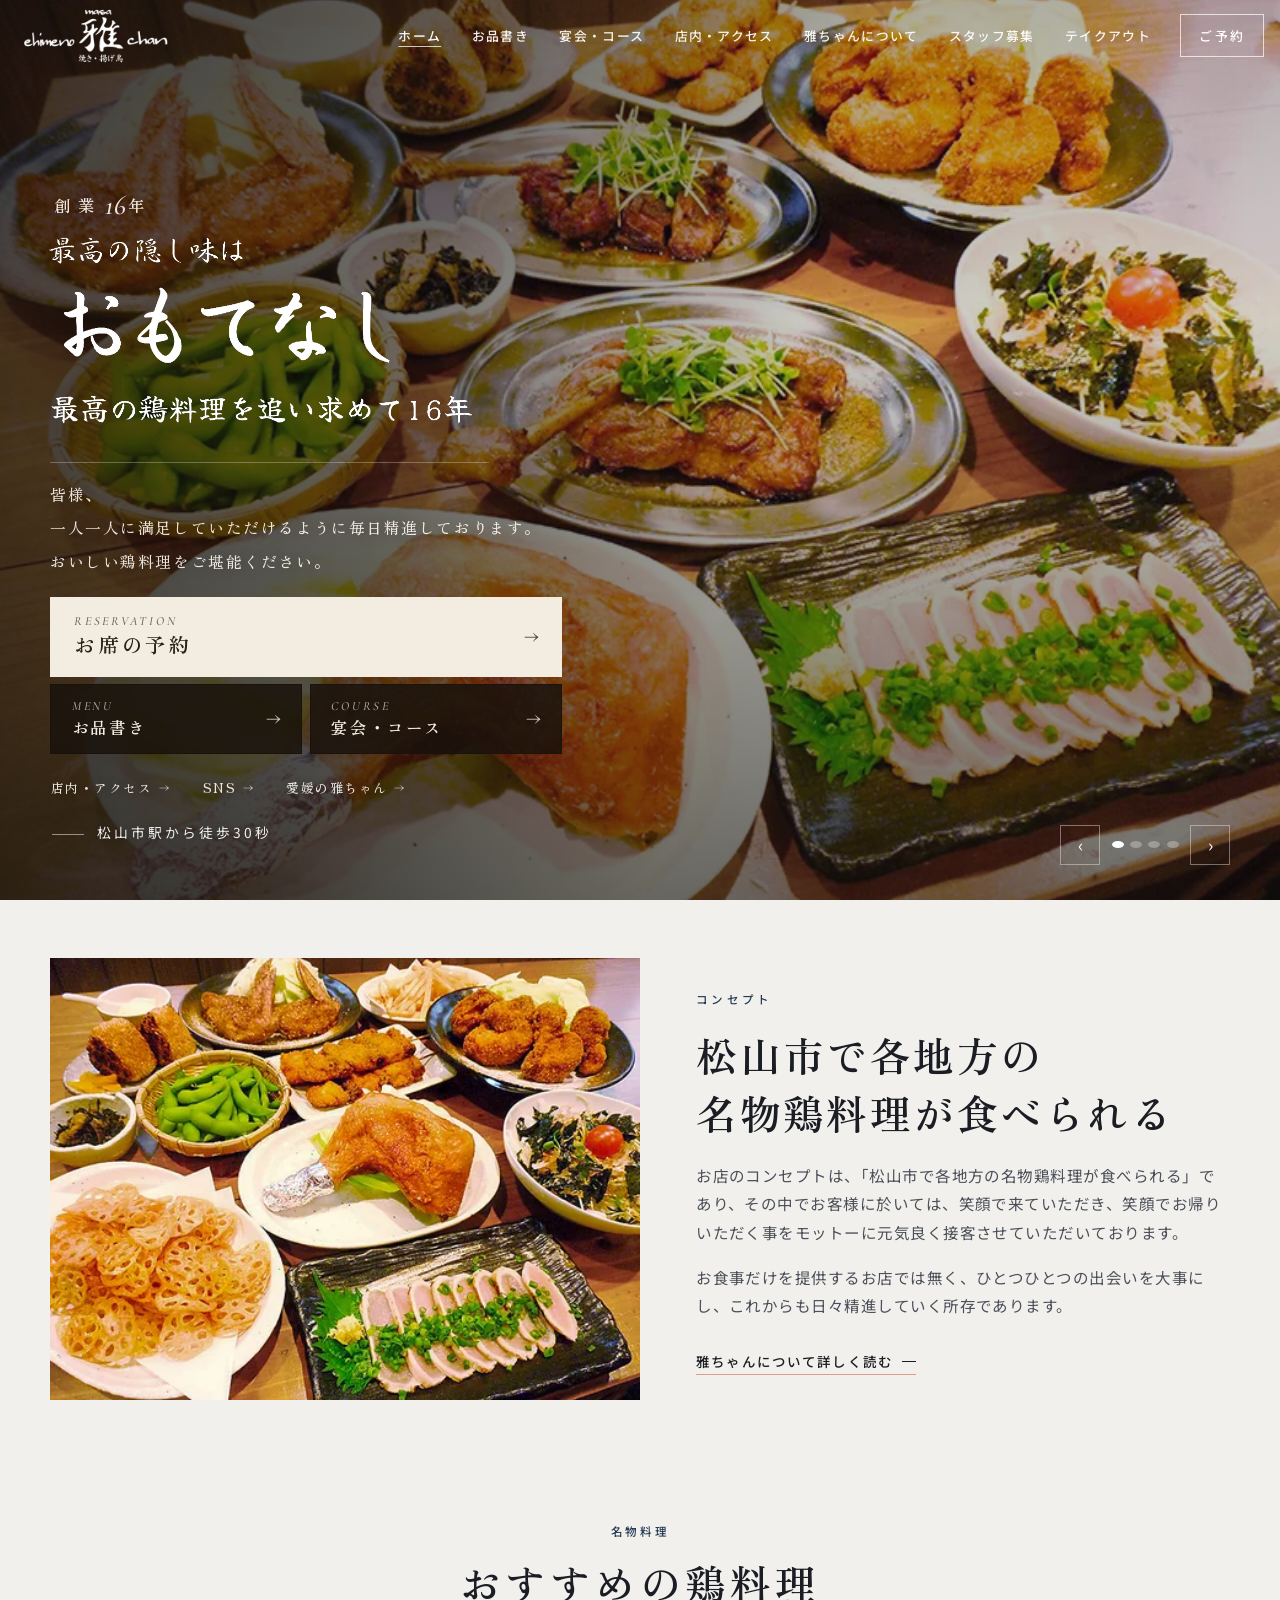
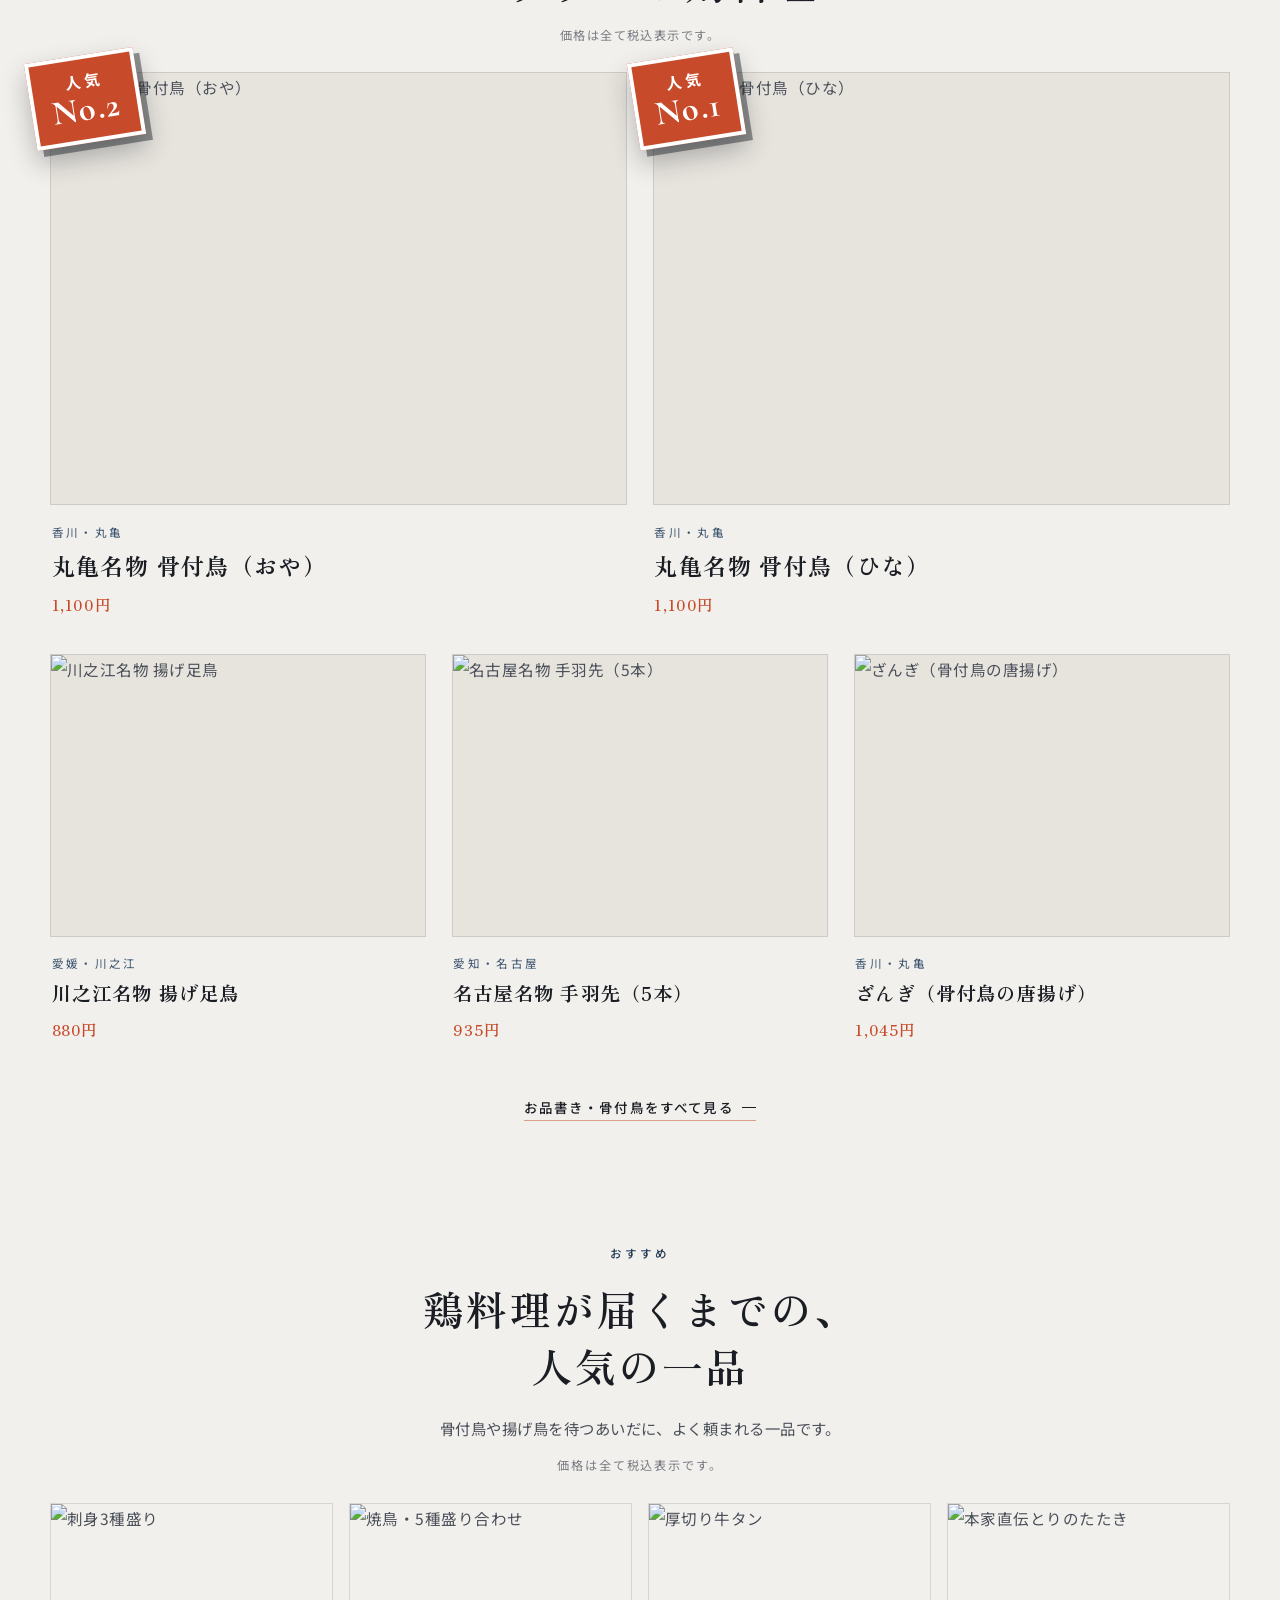
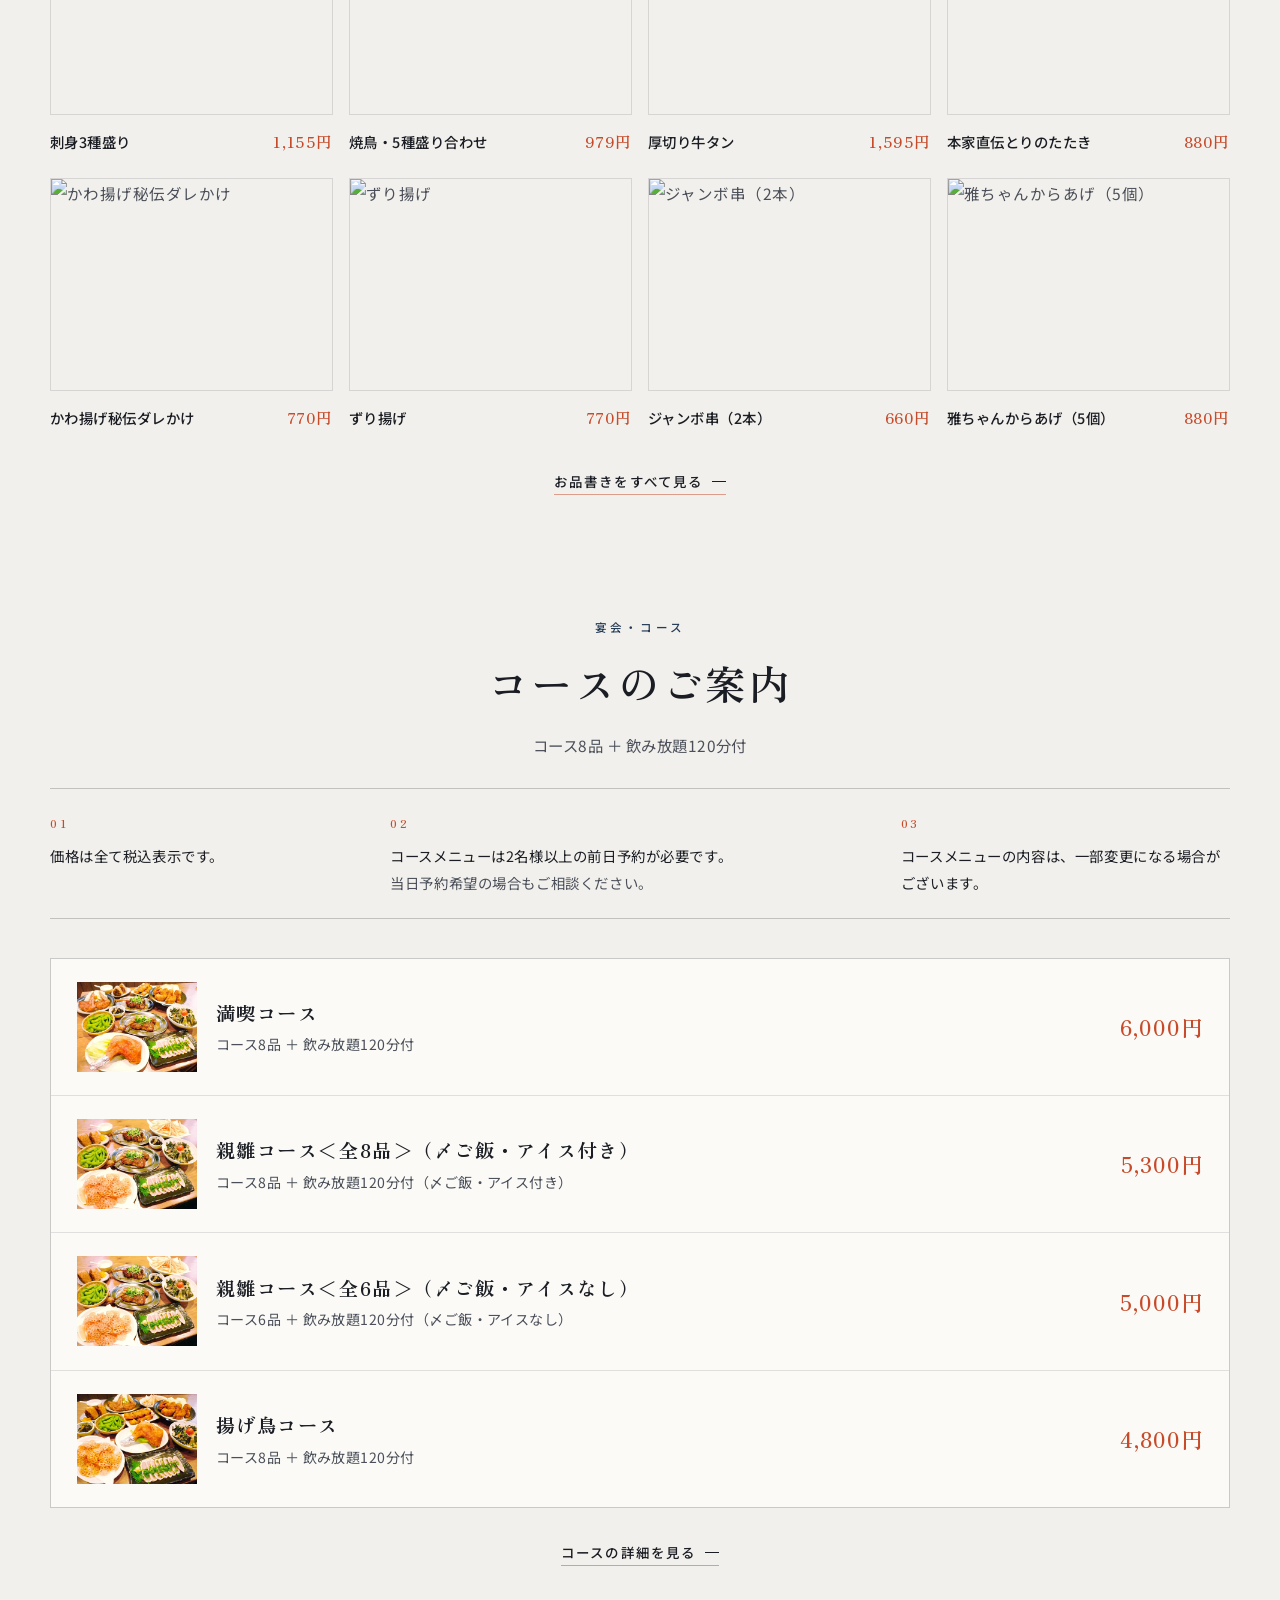
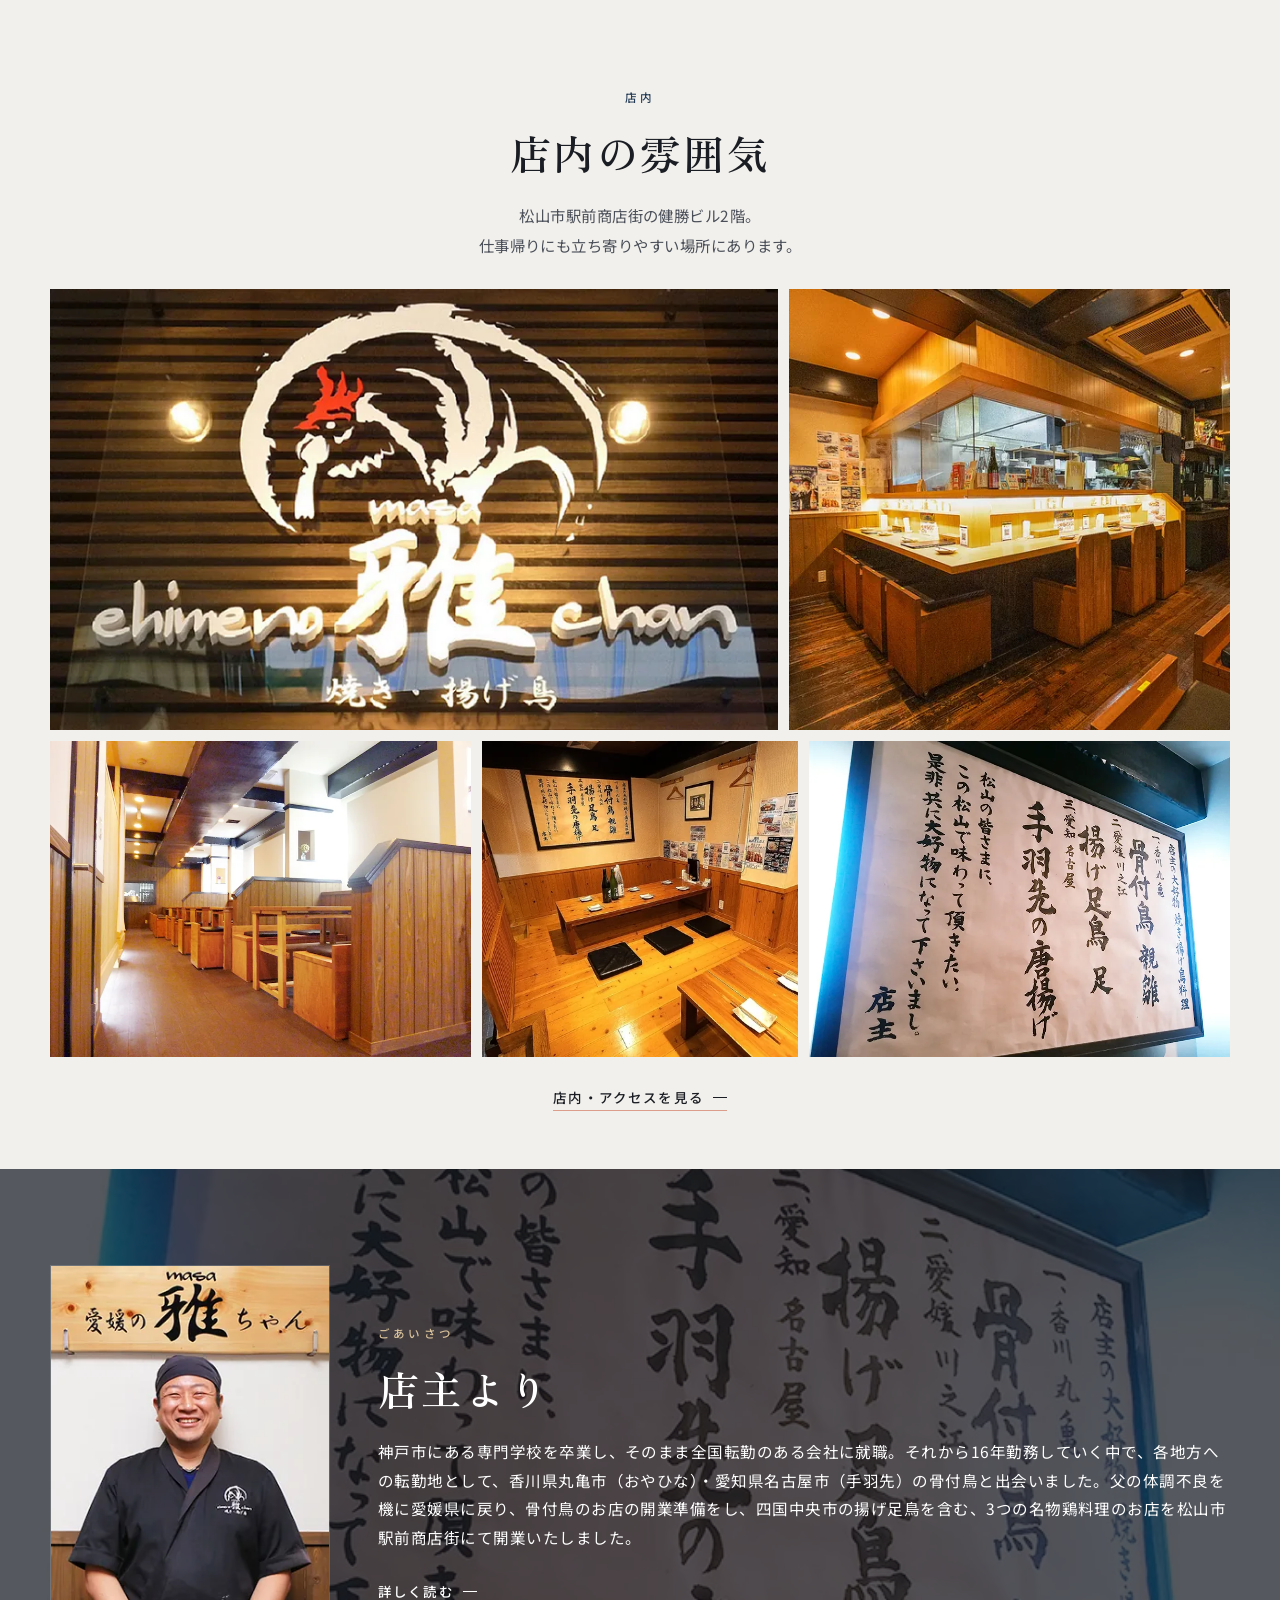
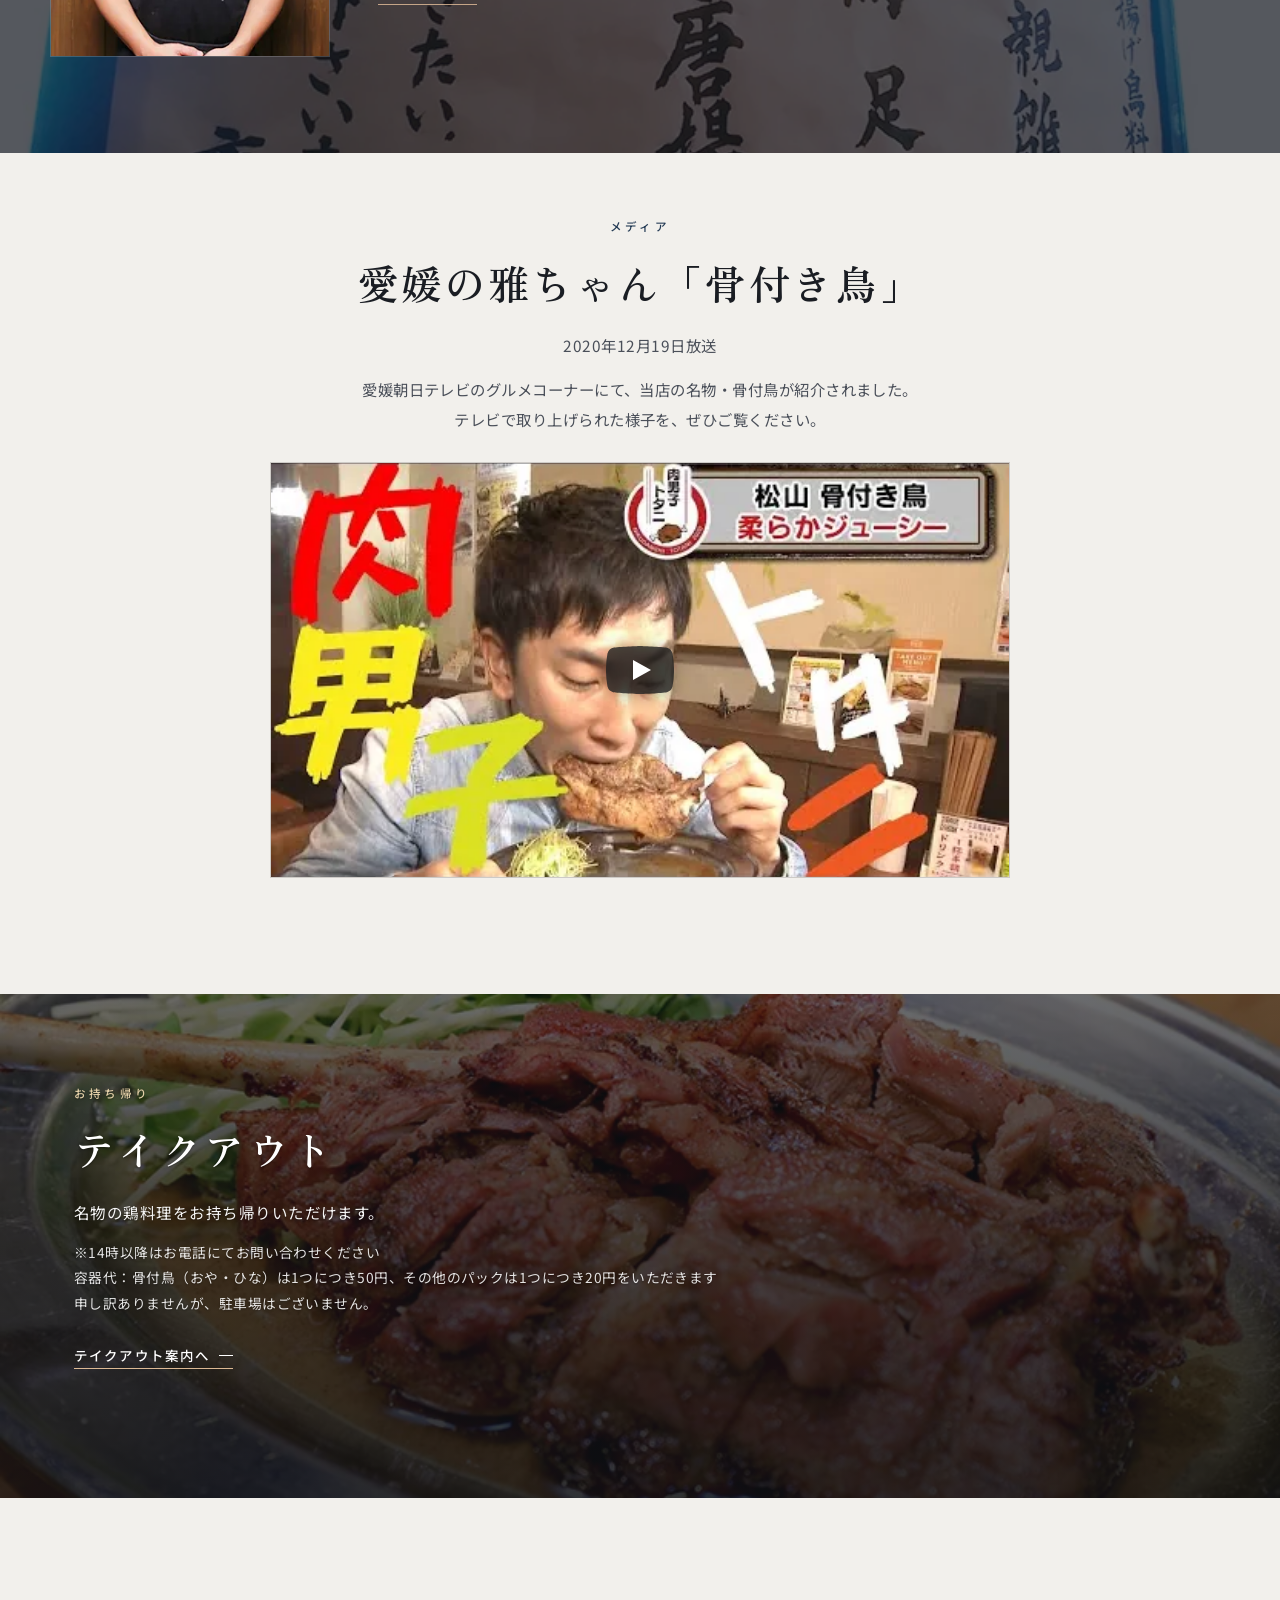
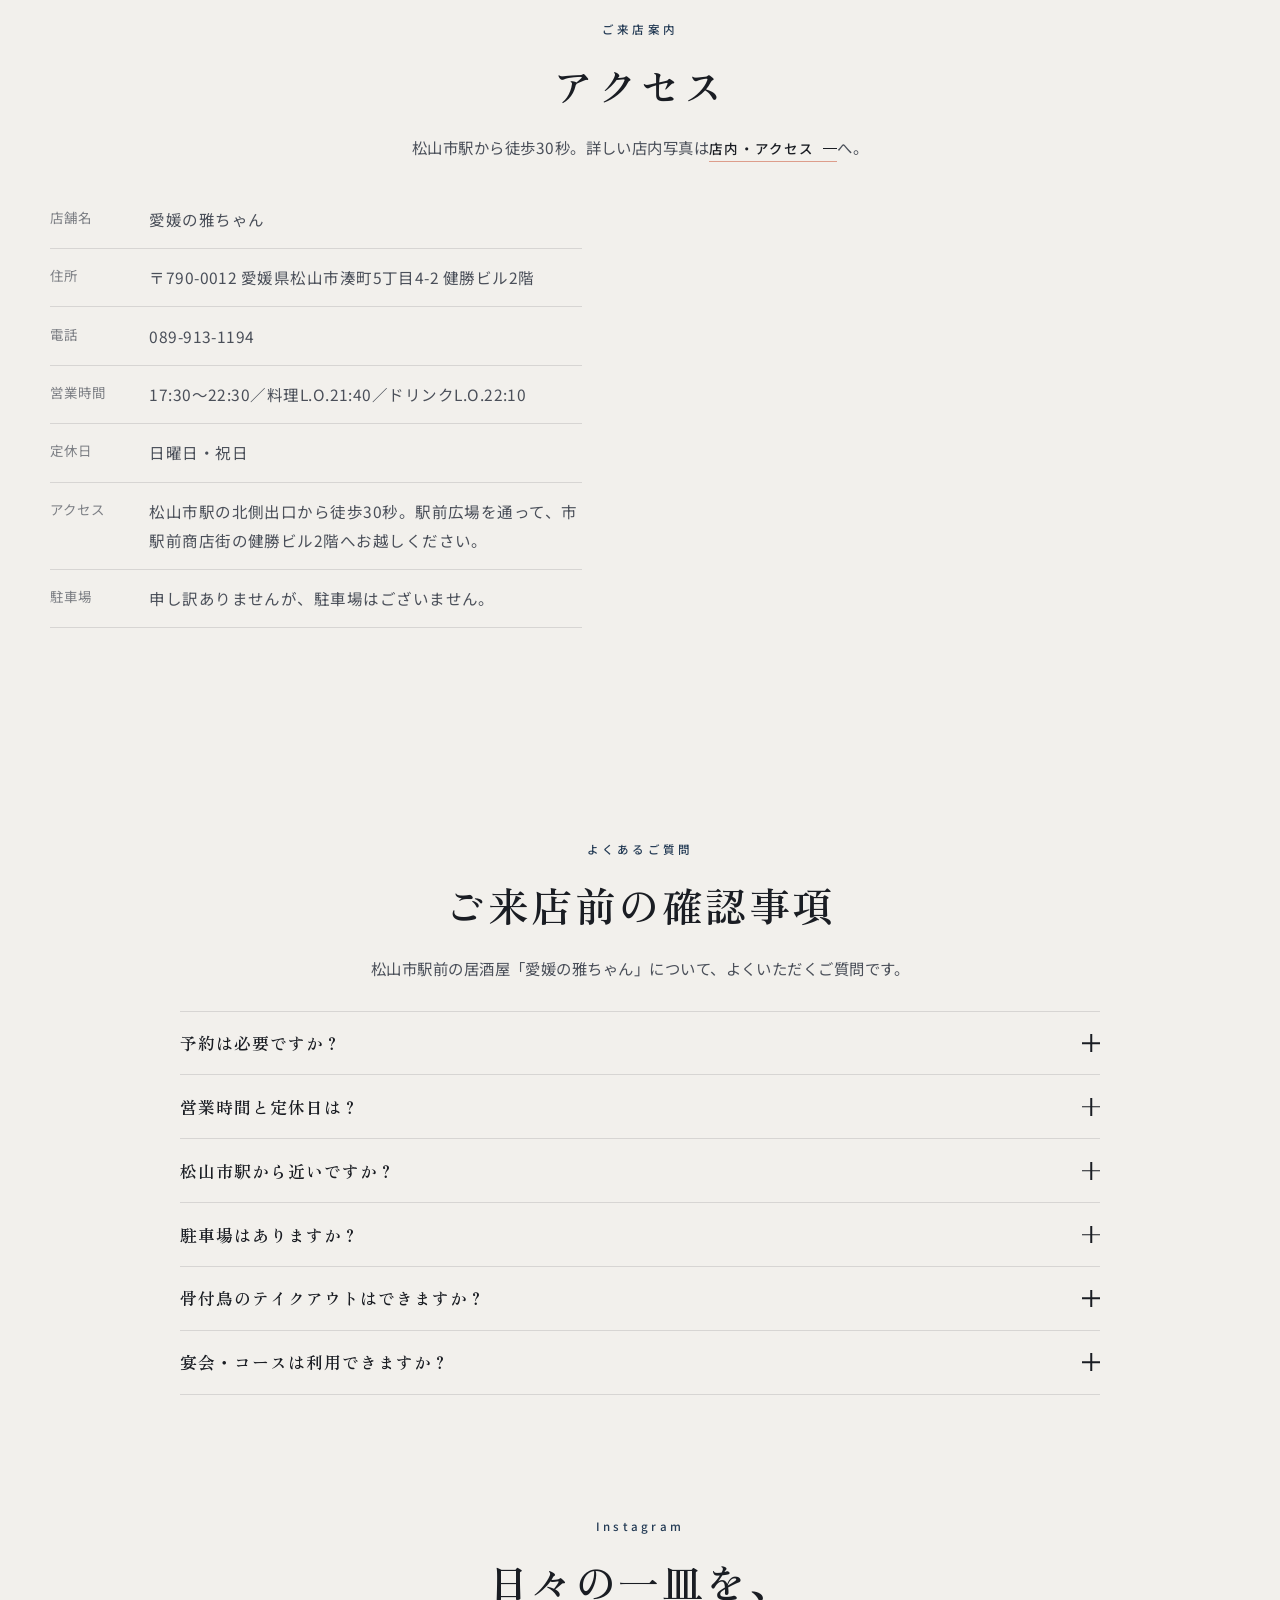
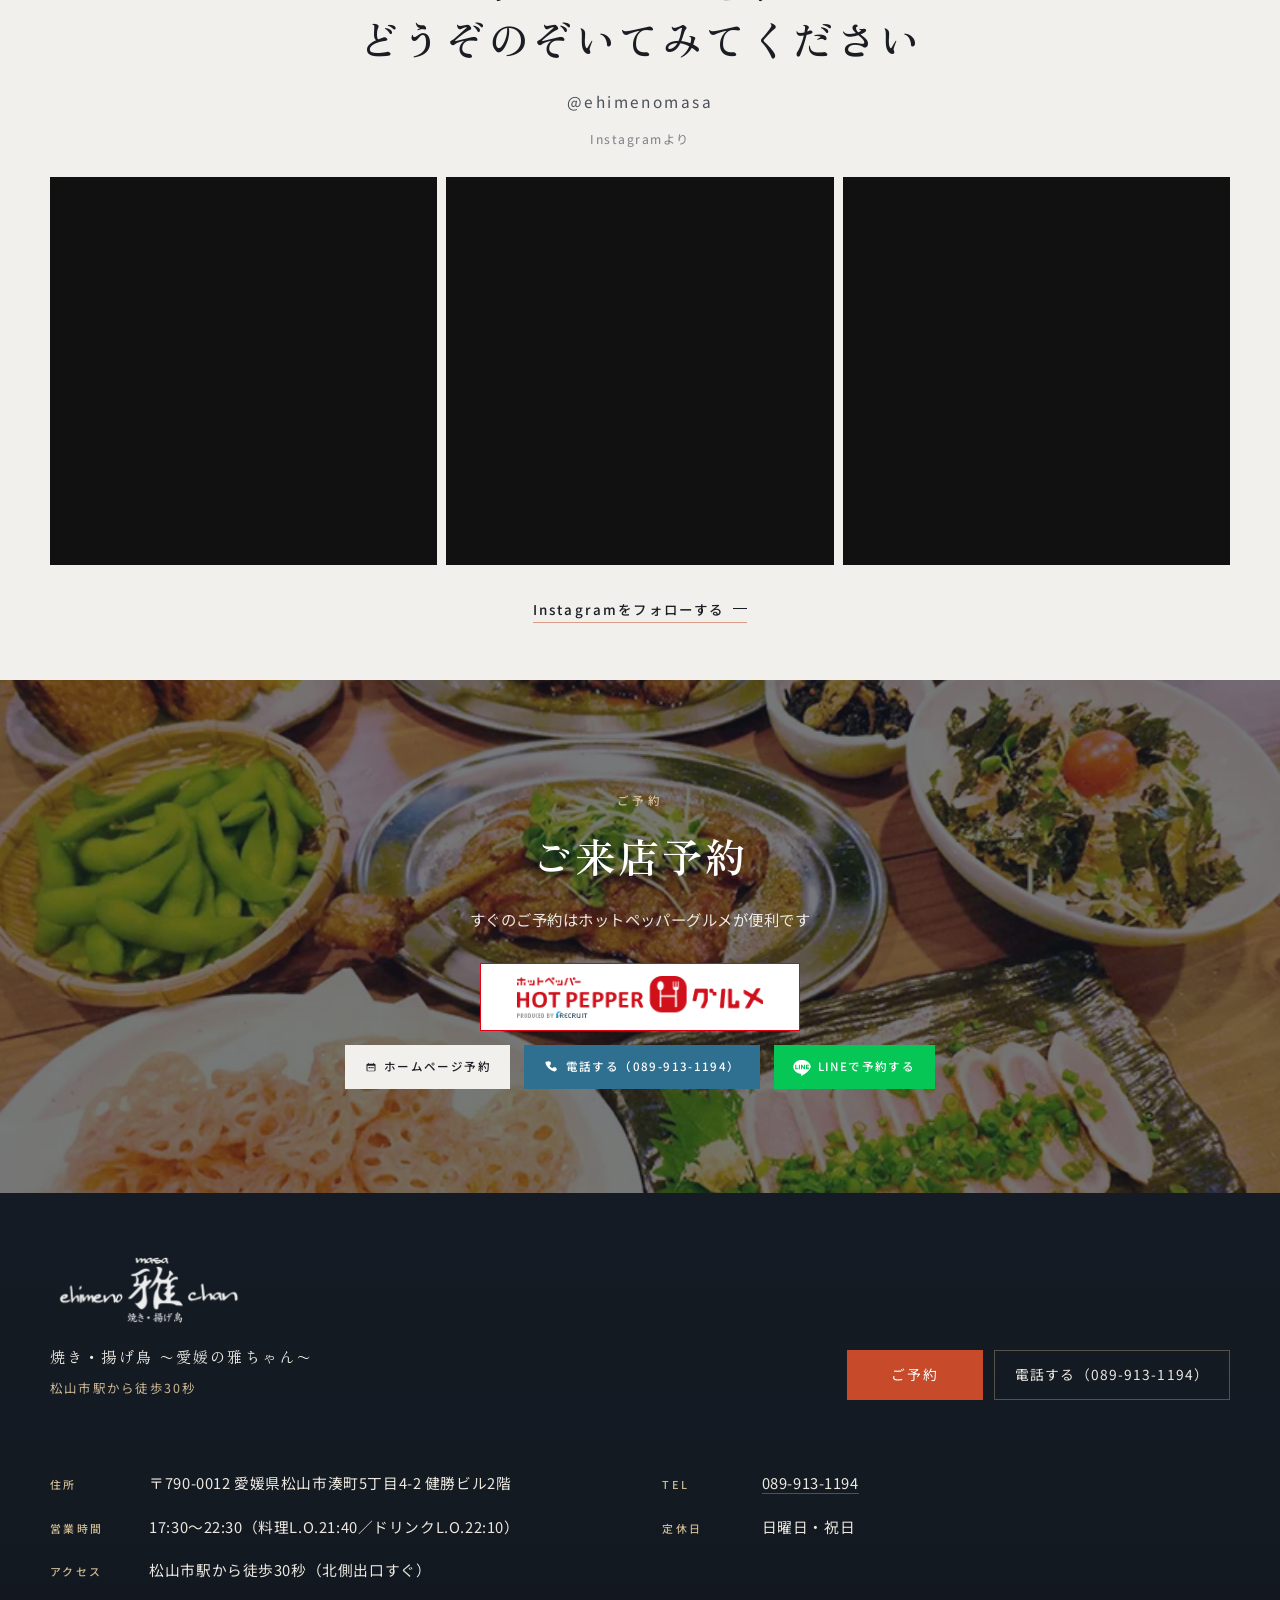
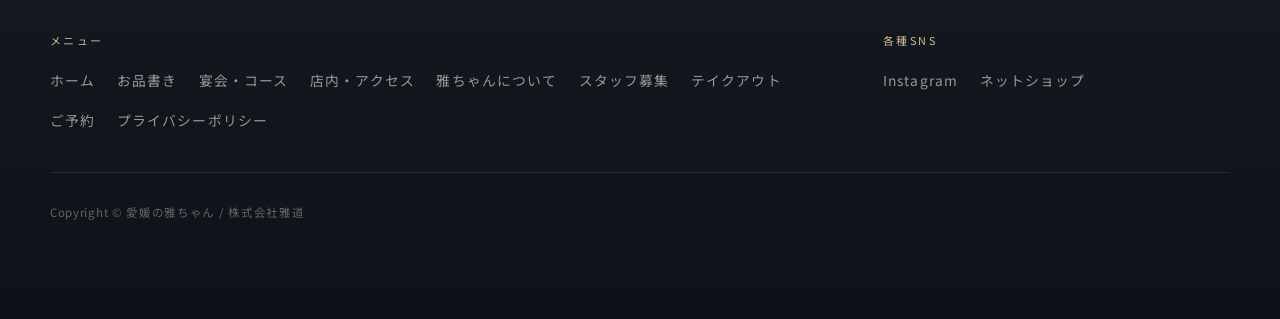
==== commit 0c1b2958: "Publish reviewed reservation, menu and access updates" ====
--- a/index.html
+++ b/index.html
@@ -30,8 +30,8 @@
   <link rel="preconnect" href="https://fonts.gstatic.com" crossorigin>
   <link href="https://fonts.googleapis.com/css2?family=Cormorant+Garamond:ital,wght@0,500;0,600;1,500&family=Noto+Sans+JP:wght@400;500;700&family=Zen+Old+Mincho:wght@500;600;700&display=swap" rel="stylesheet">
   <link rel="stylesheet" href="css/reset.css">
-  <link rel="stylesheet" href="css/style.css?v=a8553765a6b7">
-  <link rel="stylesheet" href="css/responsive.css?v=a8553765a6b7">
+  <link rel="stylesheet" href="css/style.css?v=d4ea4444157e">
+  <link rel="stylesheet" href="css/responsive.css?v=d4ea4444157e">
   <!-- TODO: google-site-verification -->
 </head>
 <body class="page-home">
@@ -536,7 +536,7 @@
             <span class="kicker">お持ち帰り</span>
             <h2 class="section-title">テイクアウト</h2>
             <p>名物の鶏料理をお持ち帰りいただけます。</p>
-            <p class="note" style="margin-top:0.85rem;">※14時以降はお電話にてお問い合わせください<br>容器代：骨付鳥（おや・ひな）は1つにつき50円、その他のパックは1つにつき20円をいただきます<br>申し訳ありませんが、駐車場はございません。<br>お車でのお持ち帰り（テイクアウト）時は、1階までお持ちいたします。</p>
+            <p class="note" style="margin-top:0.85rem;">※14時以降はお電話にてお問い合わせください<br>容器代：骨付鳥（おや・ひな）は1つにつき50円、その他のパックは1つにつき20円をいただきます<br>申し訳ありませんが、駐車場はございません。</p>
             <p style="margin-top:1.5rem;"><a class="text-link" href="/takeout">テイクアウト案内へ</a></p>
           </div>
           <div class="takeout-split__media">
@@ -561,8 +561,8 @@
               <tr><th>電話</th><td><a href="tel:0899131194">089-913-1194</a></td></tr>
               <tr><th>営業時間</th><td>17:30〜22:30／料理L.O.21:40／ドリンクL.O.22:10</td></tr>
               <tr><th>定休日</th><td>日曜日・祝日</td></tr>
-              <tr><th>アクセス</th><td>松山市駅から徒歩30秒。松山市駅・北側出口を出て、すぐの横断歩道を渡りきると正面にございます。</td></tr>
-              <tr><th>駐車場</th><td>申し訳ありませんが、駐車場はございません。<br>お車でのお持ち帰り（テイクアウト）時は、1階までお持ちいたします。</td></tr>
+              <tr><th>アクセス</th><td>松山市駅の北側出口から徒歩30秒。駅前広場を通って、市駅前商店街の健勝ビル2階へお越しください。</td></tr>
+              <tr><th>駐車場</th><td>申し訳ありませんが、駐車場はございません。</td></tr>
             </table>
           </div>
           <div>
@@ -588,7 +588,7 @@
             </button>
             <div class="faq-item__panel" id="faq-a1" role="region" aria-labelledby="faq-q1" aria-hidden="true">
               <div class="faq-item__panel-inner">
-                <p class="faq-item__a">お席のご予約をおすすめしています。<a href="/reserve">WEBフォーム</a>・電話（089-913-1194）・LINE・ホットペッパーグルメからお申し込みください。</p>
+                <p class="faq-item__a">お席のご予約をおすすめしています。ホットペッパーグルメ・<a href="/reserve">ホームページ予約</a>・電話（089-913-1194）・LINEからお申し込みください。</p>
               </div>
             </div>
           </div>
@@ -610,7 +610,7 @@
             </button>
             <div class="faq-item__panel" id="faq-a3" role="region" aria-labelledby="faq-q3" aria-hidden="true">
               <div class="faq-item__panel-inner">
-                <p class="faq-item__a">松山市駅から徒歩30秒です。北側出口を出てすぐの横断歩道を渡りきると正面にございます（健勝ビル2階）。</p>
+                <p class="faq-item__a">松山市駅の北側出口から徒歩30秒。駅前広場を通って、市駅前商店街の健勝ビル2階へお越しください。</p>
               </div>
             </div>
           </div>
@@ -621,7 +621,7 @@
             </button>
             <div class="faq-item__panel" id="faq-a4" role="region" aria-labelledby="faq-q4" aria-hidden="true">
               <div class="faq-item__panel-inner">
-                <p class="faq-item__a">申し訳ありませんが、駐車場はございません。お車でのテイクアウト時は、1階までお持ちいたします。</p>
+                <p class="faq-item__a">申し訳ありませんが、駐車場はございません。</p>
               </div>
             </div>
           </div>
@@ -687,6 +687,10 @@
           </a>
         </div>
         <div class="btn-group btn-group--reserve btn-group--reserve-sub">
+          <a class="btn btn--ghost btn--websub" href="/reserve">
+            <span class="btn__icon btn__icon--web" aria-hidden="true"></span>
+            ホームページ予約
+          </a>
           <a class="btn btn--telreq" href="tel:0899131194" data-reserve-gate="tel">
             <span class="btn__icon btn__icon--phone" aria-hidden="true"></span>
             電話する（089-913-1194）
@@ -701,10 +705,6 @@
               loading="lazy"
               decoding="async">
             LINEで予約する
-          </a>
-          <a class="btn btn--ghost btn--websub" href="/reserve">
-            <span class="btn__icon btn__icon--web" aria-hidden="true"></span>
-            WEBフォーム
           </a>
         </div>
       </div>
@@ -874,7 +874,7 @@
       "name": "予約は必要ですか？",
       "acceptedAnswer": {
         "@type": "Answer",
-        "text": "お席のご予約をおすすめしています。WEBフォーム・電話（089-913-1194）・LINE・ホットペッパーグルメからお申し込みください。"
+        "text": "お席のご予約をおすすめしています。ホットペッパーグルメ・ホームページ予約・電話（089-913-1194）・LINEからお申し込みください。"
       }
     },
     {
@@ -890,7 +890,7 @@
       "name": "松山市駅から近いですか？",
       "acceptedAnswer": {
         "@type": "Answer",
-        "text": "松山市駅から徒歩30秒です。北側出口を出てすぐの横断歩道を渡りきると正面にございます（健勝ビル2階）。"
+        "text": "松山市駅の北側出口から徒歩30秒。駅前広場を通って、市駅前商店街の健勝ビル2階へお越しください。"
       }
     },
     {
@@ -898,7 +898,7 @@
       "name": "駐車場はありますか？",
       "acceptedAnswer": {
         "@type": "Answer",
-        "text": "申し訳ありませんが、駐車場はございません。お車でのテイクアウト時は、1階までお持ちいたします。"
+        "text": "申し訳ありませんが、駐車場はございません。"
       }
     },
     {
@@ -920,7 +920,7 @@
   ]
 }
   </script>
-  <script src="js/main.js?v=a8553765a6b7"></script>
+  <script src="js/main.js?v=d4ea4444157e"></script>
   <script src="js/slider.js"></script>
   <script src="js/instagram-feed.js?v=20260927b"></script>
 </body>
--- a/css/style.css
+++ b/css/style.css
@@ -374,21 +374,21 @@
   color: #fff;
 }
 
-/* 写真・暗色上の枠線ボタン */
+/* 写真・暗色上の補助ボタン */
 .btn--ghost {
-  background: transparent;
-  color: rgba(255, 255, 255, 0.95);
-  border-color: rgba(255, 255, 255, 0.55);
+  background: var(--bg);
+  color: var(--ink);
+  border-color: var(--bg);
 }
 .btn--ghost:hover {
-  background: transparent;
-  color: #fff;
+  background: #fff;
+  color: var(--ink);
   border-color: #fff;
 }
 
 /* 明るい背景の枠線ボタン */
 .btn--line {
-  background: transparent;
+  background: var(--bg-2);
   color: var(--ink);
   border-color: rgba(26, 29, 35, 0.4);
 }
@@ -625,59 +625,18 @@
 .btn--websub {
   letter-spacing: 0.14em;
 }
-.cta-final .btn--websub,
-.band-photo .btn--websub {
-  border-color: rgba(255, 255, 255, 0.45);
-  color: rgba(255, 255, 255, 0.88);
-}
-.cta-final .btn--websub:hover,
-.band-photo .btn--websub:hover {
-  border-color: #fff;
-  color: #fff;
-  background: transparent;
-}
-
 .btn--ghost .btn__icon,
-.btn--line .btn__icon,
-.cta-final .btn--ghost .btn__icon,
-.band-photo .btn--ghost .btn__icon,
-.section--photo .btn--ghost .btn__icon {
+.btn--line .btn__icon {
   width: 1.1em;
   height: 1.1em;
 }
 
-/* ヒーロー／写真帯：塗りつぶしをやめ、細い白枠に統一 */
+/* 写真上でも主ボタンの輪郭が見えるようにする */
 .hero .btn--primary,
 .cta-final .btn--primary,
 .band-photo .btn--primary,
 .section--photo .btn--primary {
-  background: transparent;
-  border-color: rgba(255, 255, 255, 0.9);
-  color: #fff;
-}
-.hero .btn--primary:hover,
-.cta-final .btn--primary:hover,
-.band-photo .btn--primary:hover,
-.section--photo .btn--primary:hover {
-  background: #fff;
-  border-color: #fff;
-  color: var(--ink);
-}
-
-.hero .btn--ghost,
-.cta-final .btn--ghost,
-.band-photo .btn--ghost,
-.section--photo .btn--ghost {
-  border-color: rgba(255, 255, 255, 0.38);
-  color: rgba(255, 255, 255, 0.9);
-}
-.hero .btn--ghost:hover,
-.cta-final .btn--ghost:hover,
-.band-photo .btn--ghost:hover,
-.section--photo .btn--ghost:hover {
-  border-color: #fff;
-  background: transparent;
-  color: #fff;
+  border-color: var(--bg);
 }
 
 
@@ -2658,12 +2617,12 @@
 }
 .menu-list {
   display: grid;
-  grid-template-columns: 1fr 1fr;
+  grid-template-columns: repeat(2, minmax(0, 1fr));
   gap: 0 2.5rem;
 }
 .menu-row {
   display: grid;
-  grid-template-columns: 108px 1fr auto;
+  grid-template-columns: 108px minmax(0, 1fr) auto;
   gap: 1rem; align-items: center;
   padding: 0.9rem 0; border-bottom: 1px solid var(--line);
 }
@@ -2678,7 +2637,7 @@
   object-fit: cover;
   display: block;
 }
-.menu-row__name { font-weight: 500; color: var(--ink); line-height: 1.5; }
+.menu-row__name { font-weight: 500; color: var(--ink); line-height: 1.5; overflow-wrap: anywhere; }
 .menu-row__opt {
   display: block;
   margin-top: 0.15rem;
@@ -3361,18 +3320,13 @@
   width: 100%;
 }
 .reserve-quick__form-link {
-  min-height: 44px;
+  min-height: 48px;
   padding: 0.55rem 0.75rem;
-  border-color: var(--indigo);
-  background: var(--surface);
-  color: var(--indigo);
+  gap: 0.6rem;
+  font-size: 0.95rem;
+  font-weight: 700;
   letter-spacing: 0;
   text-align: center;
-}
-.reserve-quick__form-link:hover,
-.reserve-quick__form-link:focus-visible {
-  background: var(--indigo);
-  color: #fff;
 }
 .reserve-quick__form-link svg {
   flex-shrink: 0;
--- a/css/responsive.css
+++ b/css/responsive.css
@@ -398,20 +398,20 @@
 
   /* タブレットもスマホ同様：写真上＋4:3比率（横引きを防ぐ） */
   .menu-list {
-    grid-template-columns: 1fr 1fr;
     gap: 1.1rem 1rem;
   }
 
   .menu-row {
-    grid-template-columns: 1fr;
+    grid-template-columns: minmax(0, 1fr);
     gap: 0;
+    align-content: start;
     align-items: stretch;
     padding: 0;
     border-bottom: none;
   }
 
   .menu-row--no-photo {
-    grid-template-columns: 1fr;
+    grid-template-columns: minmax(0, 1fr);
     padding: 0.75rem 0;
     border-bottom: 1px solid var(--line);
   }
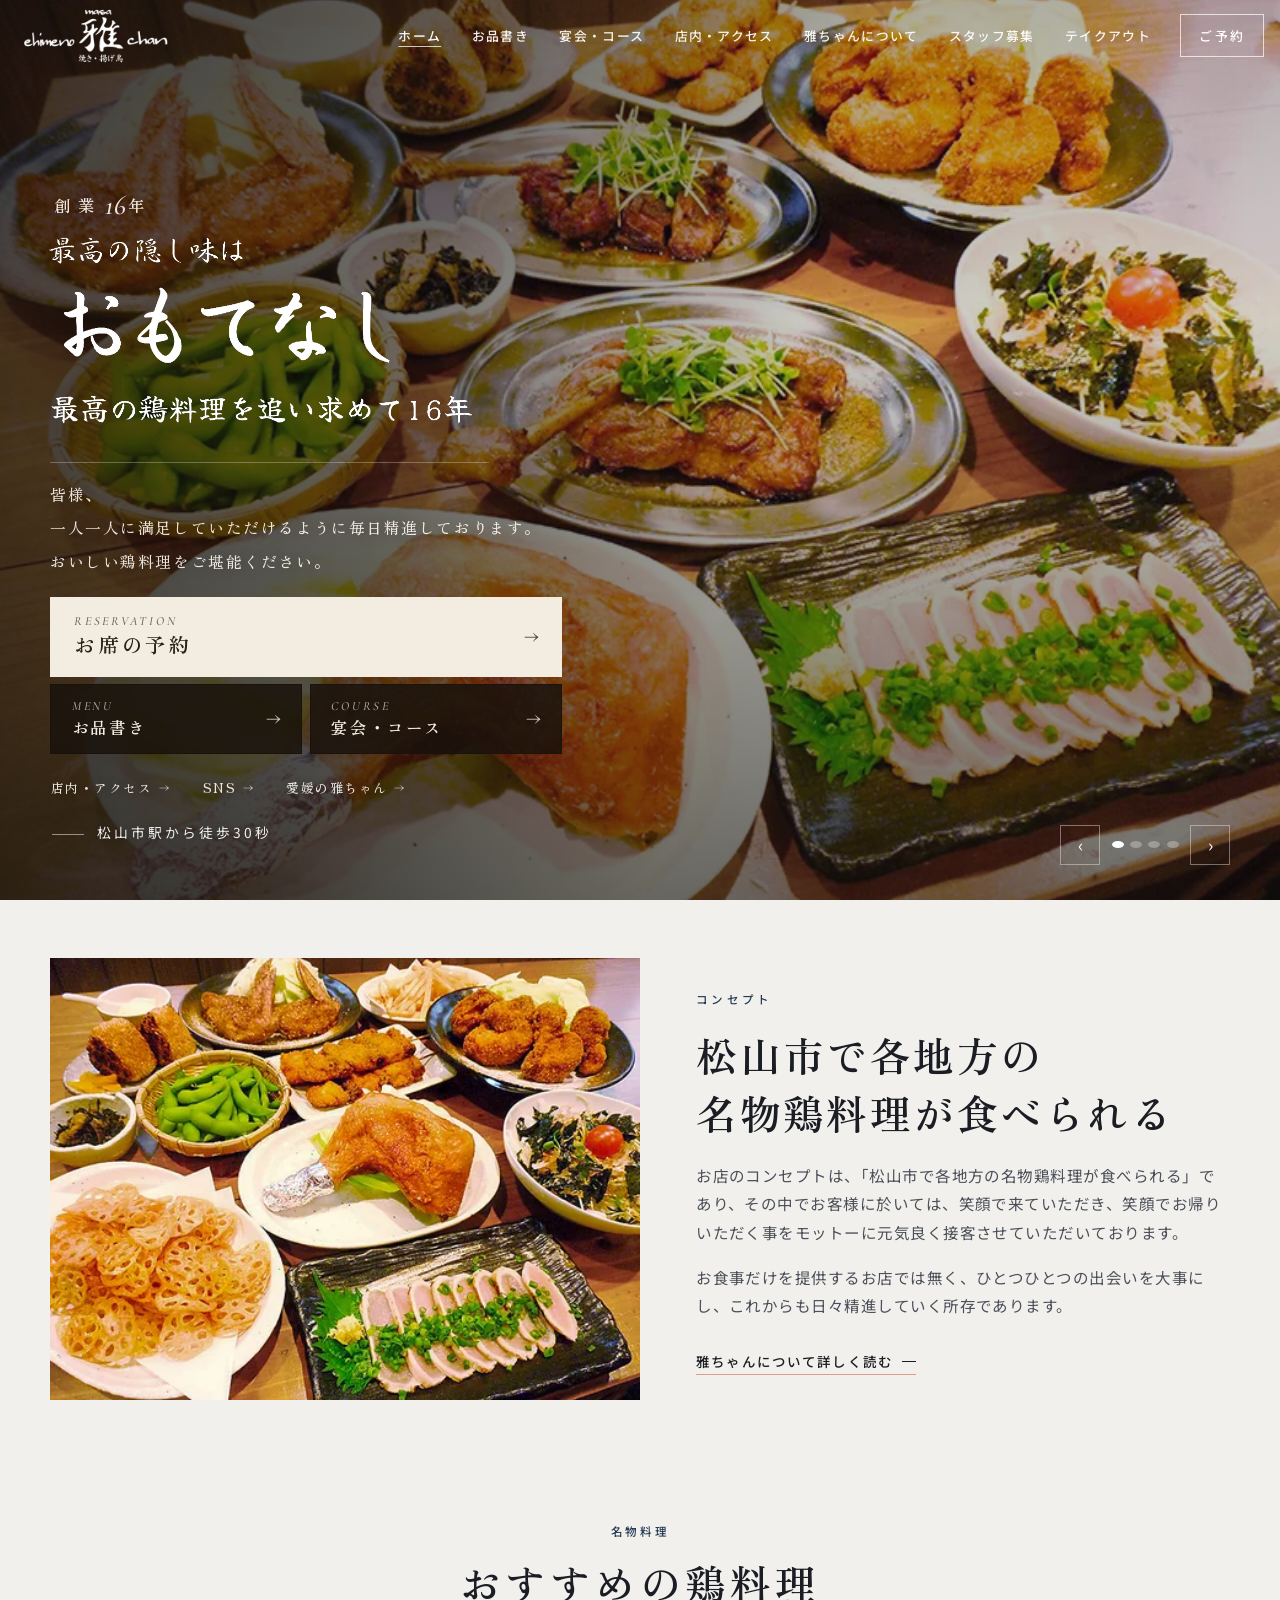
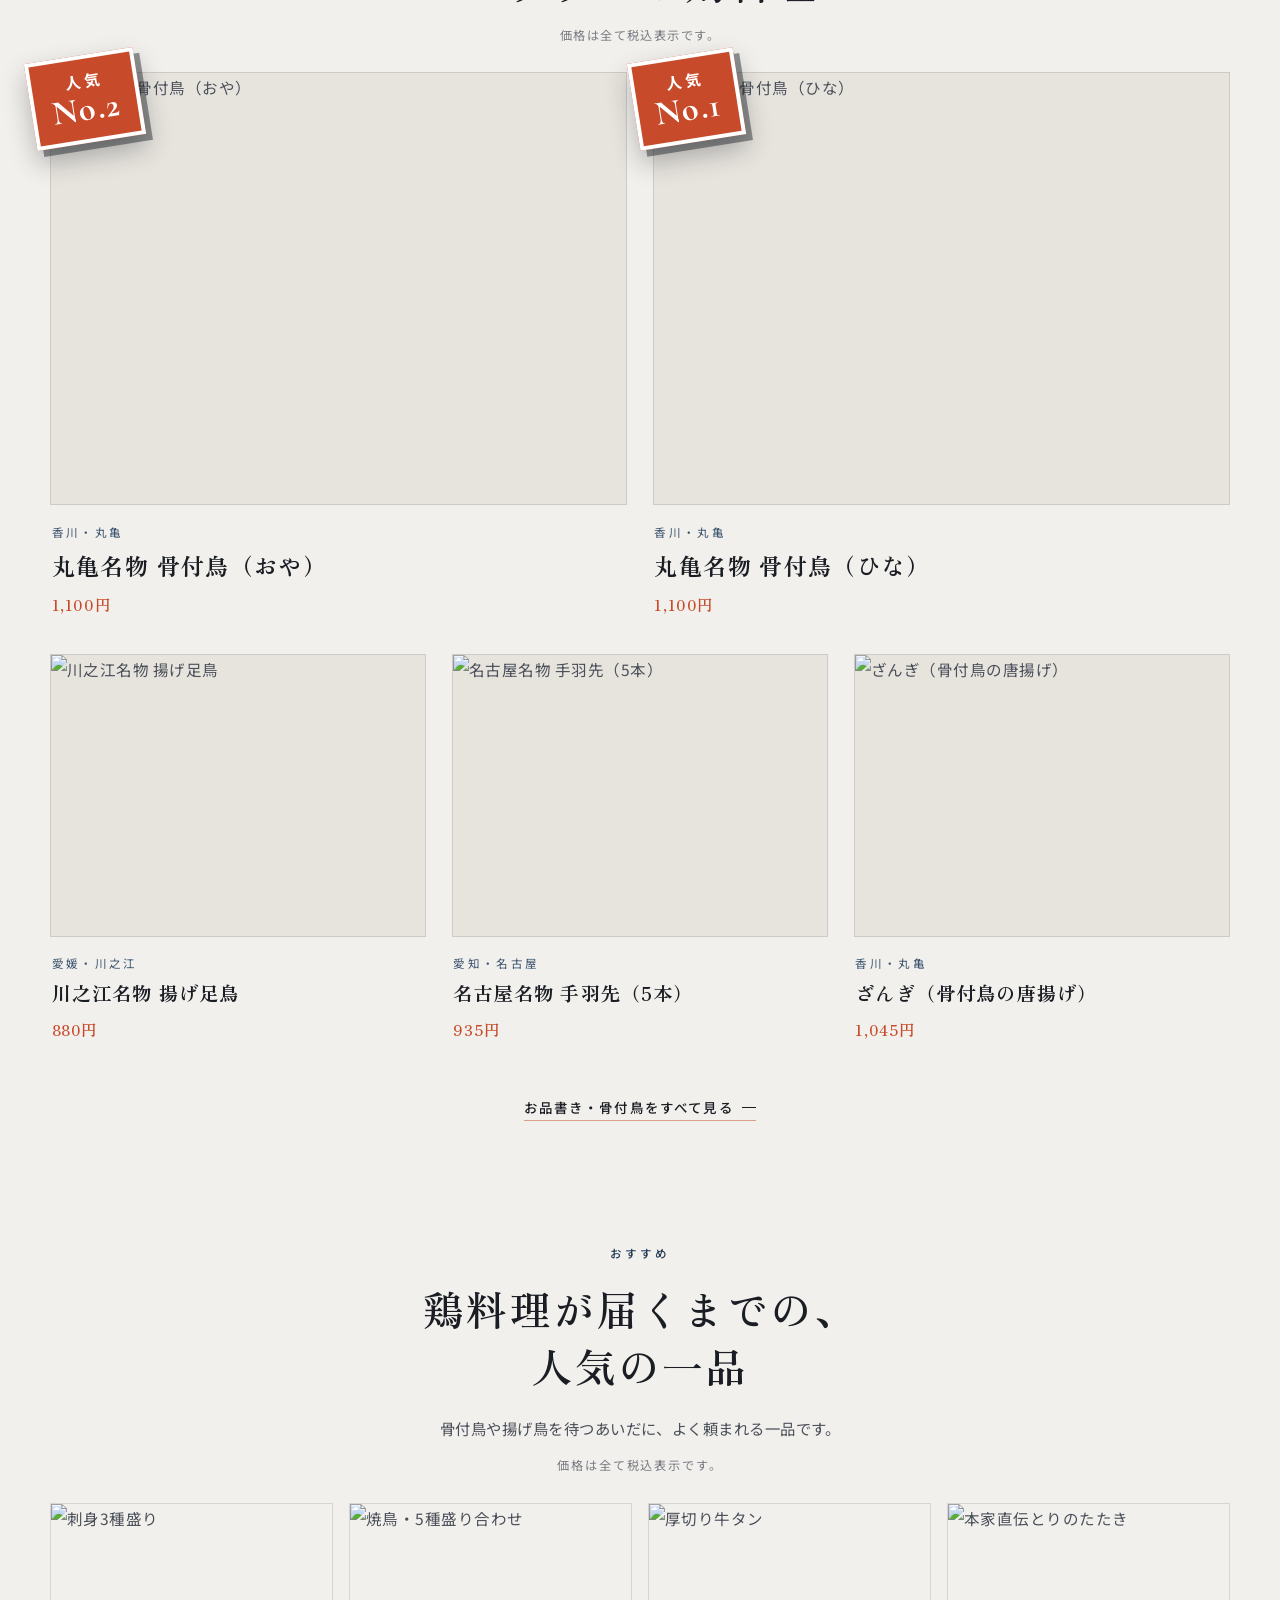
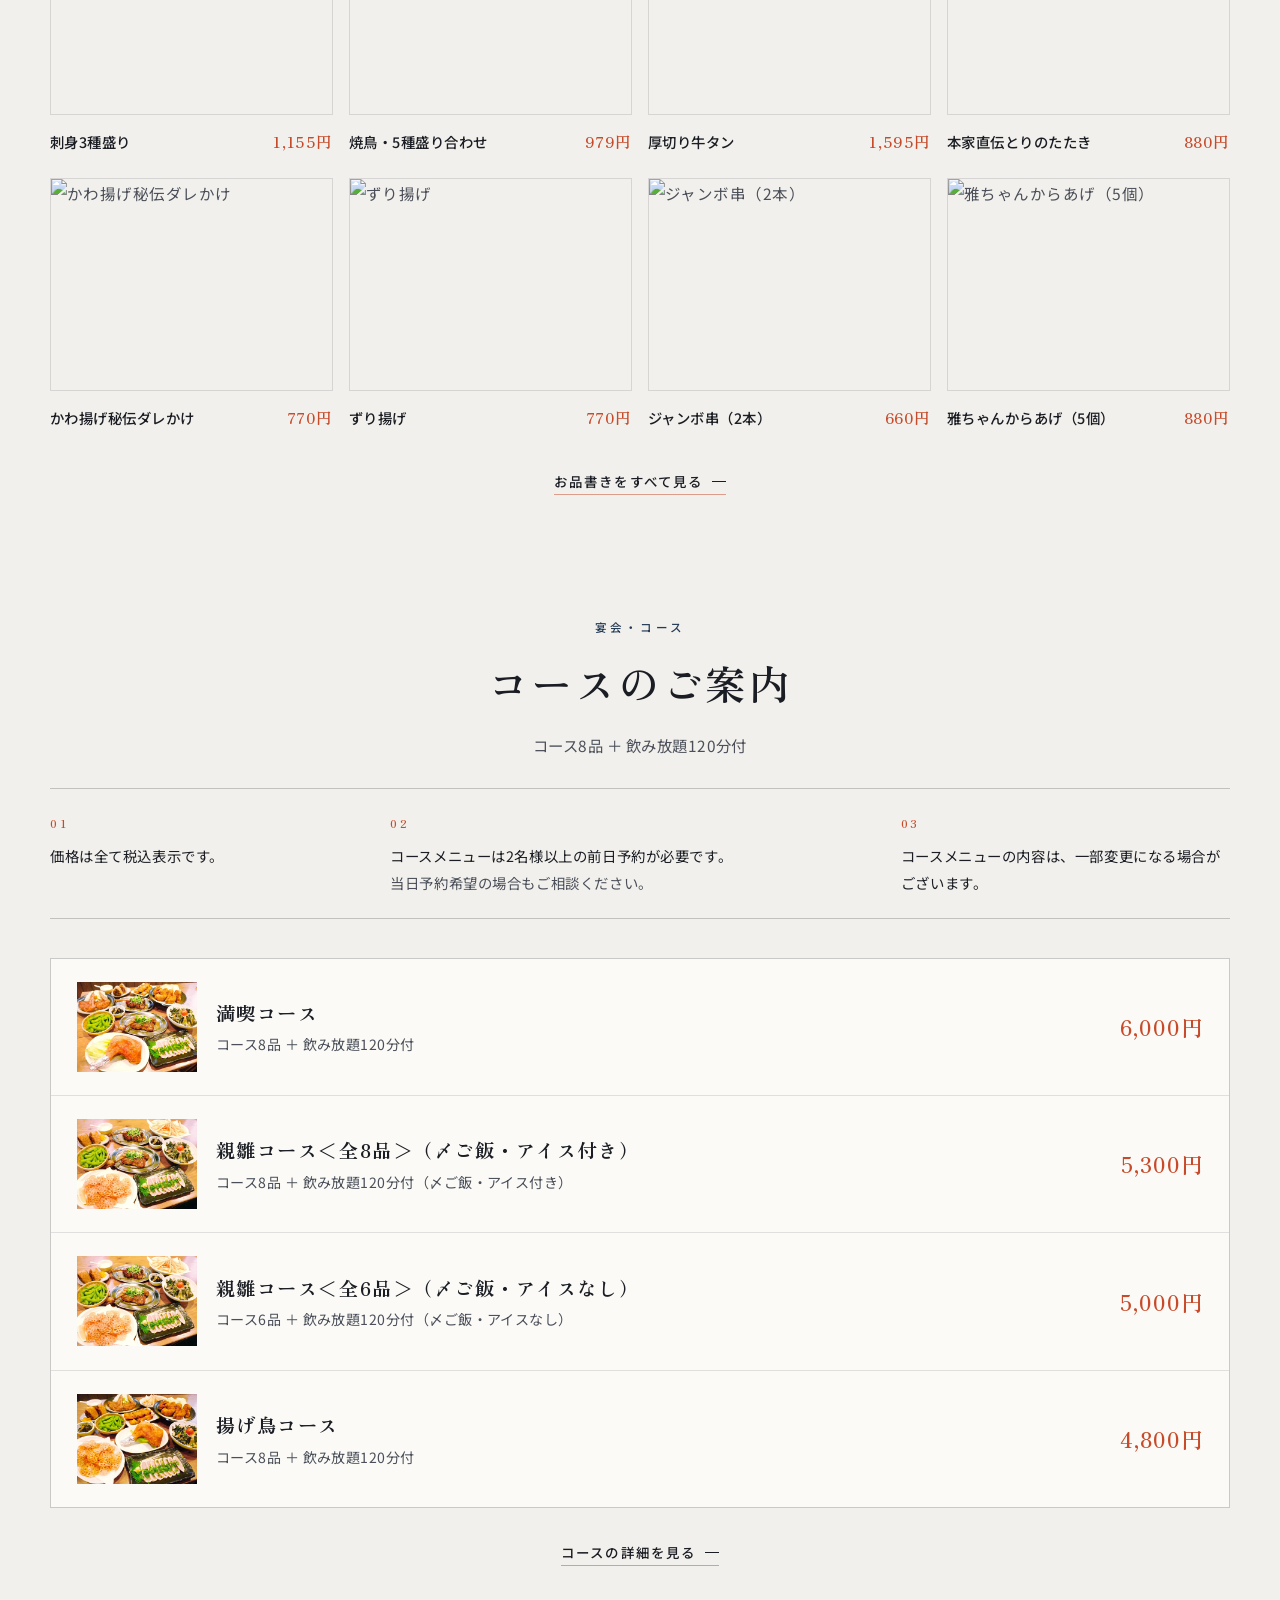
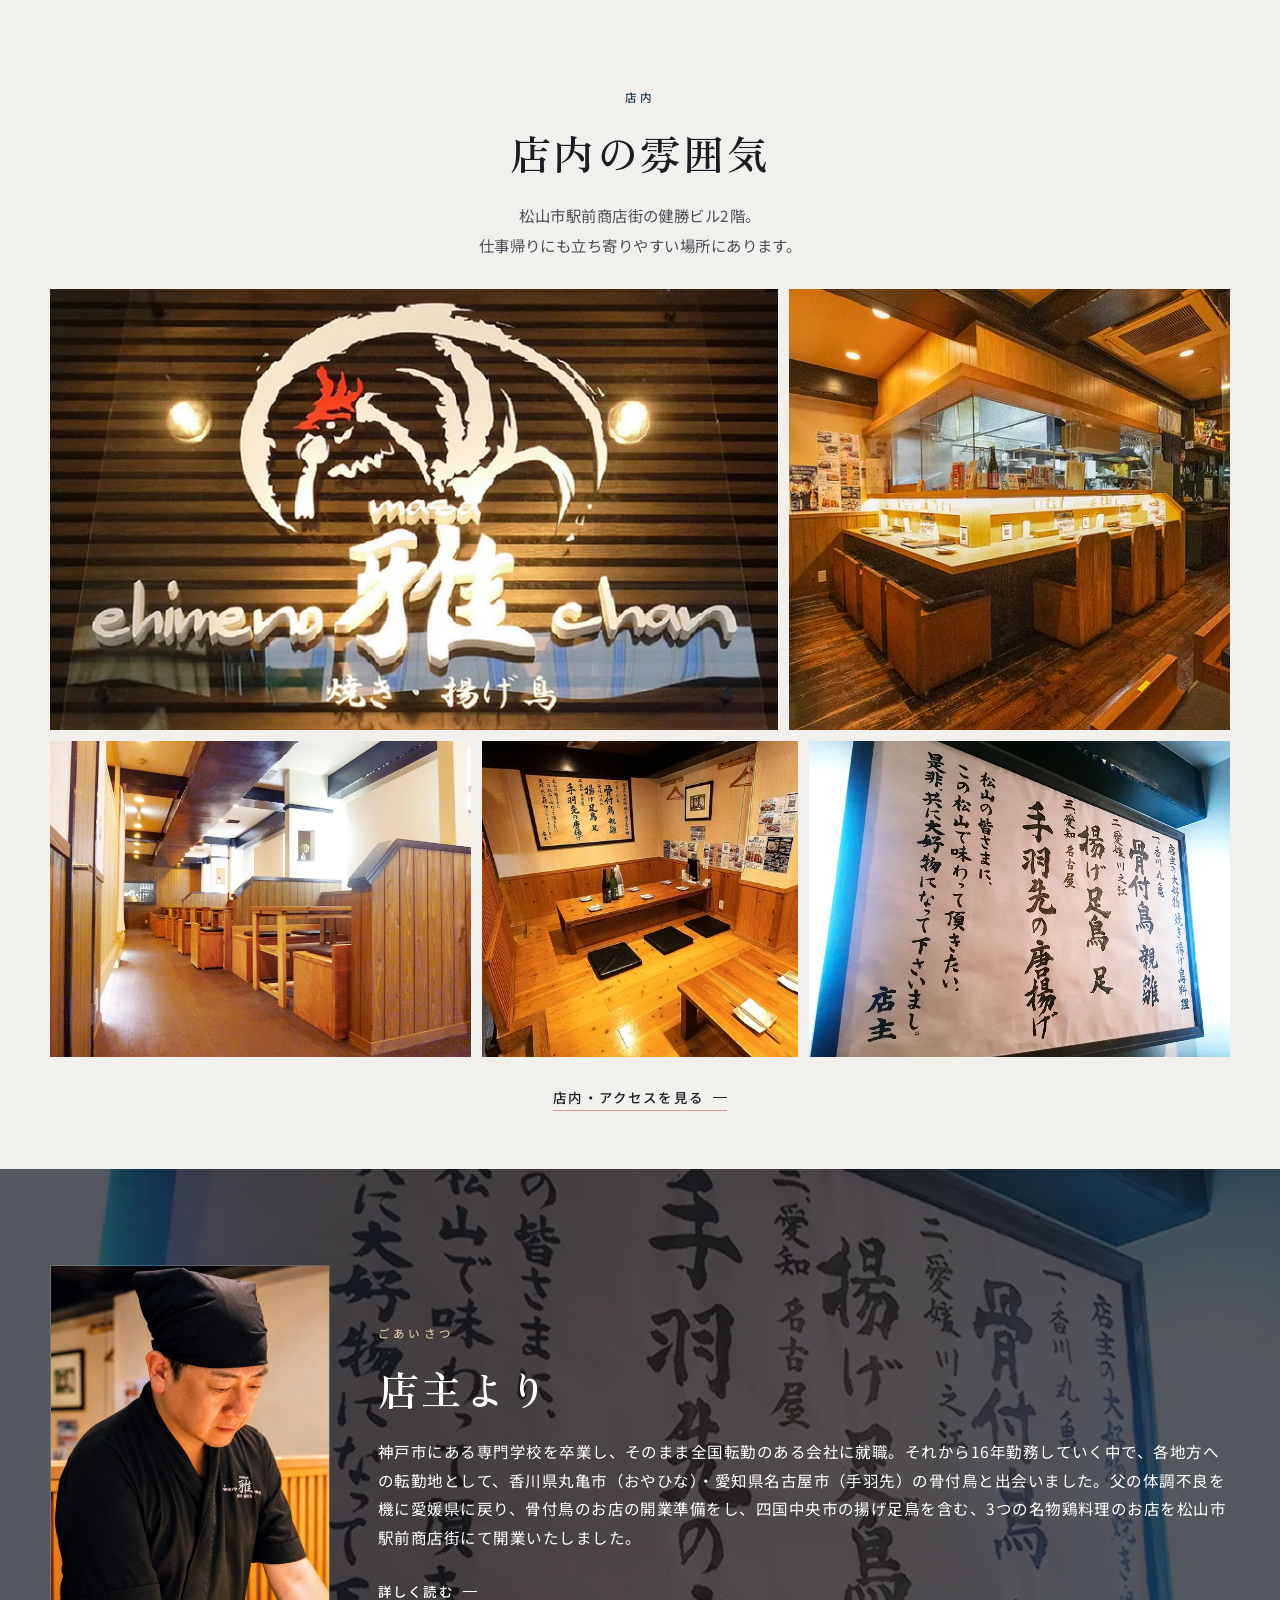
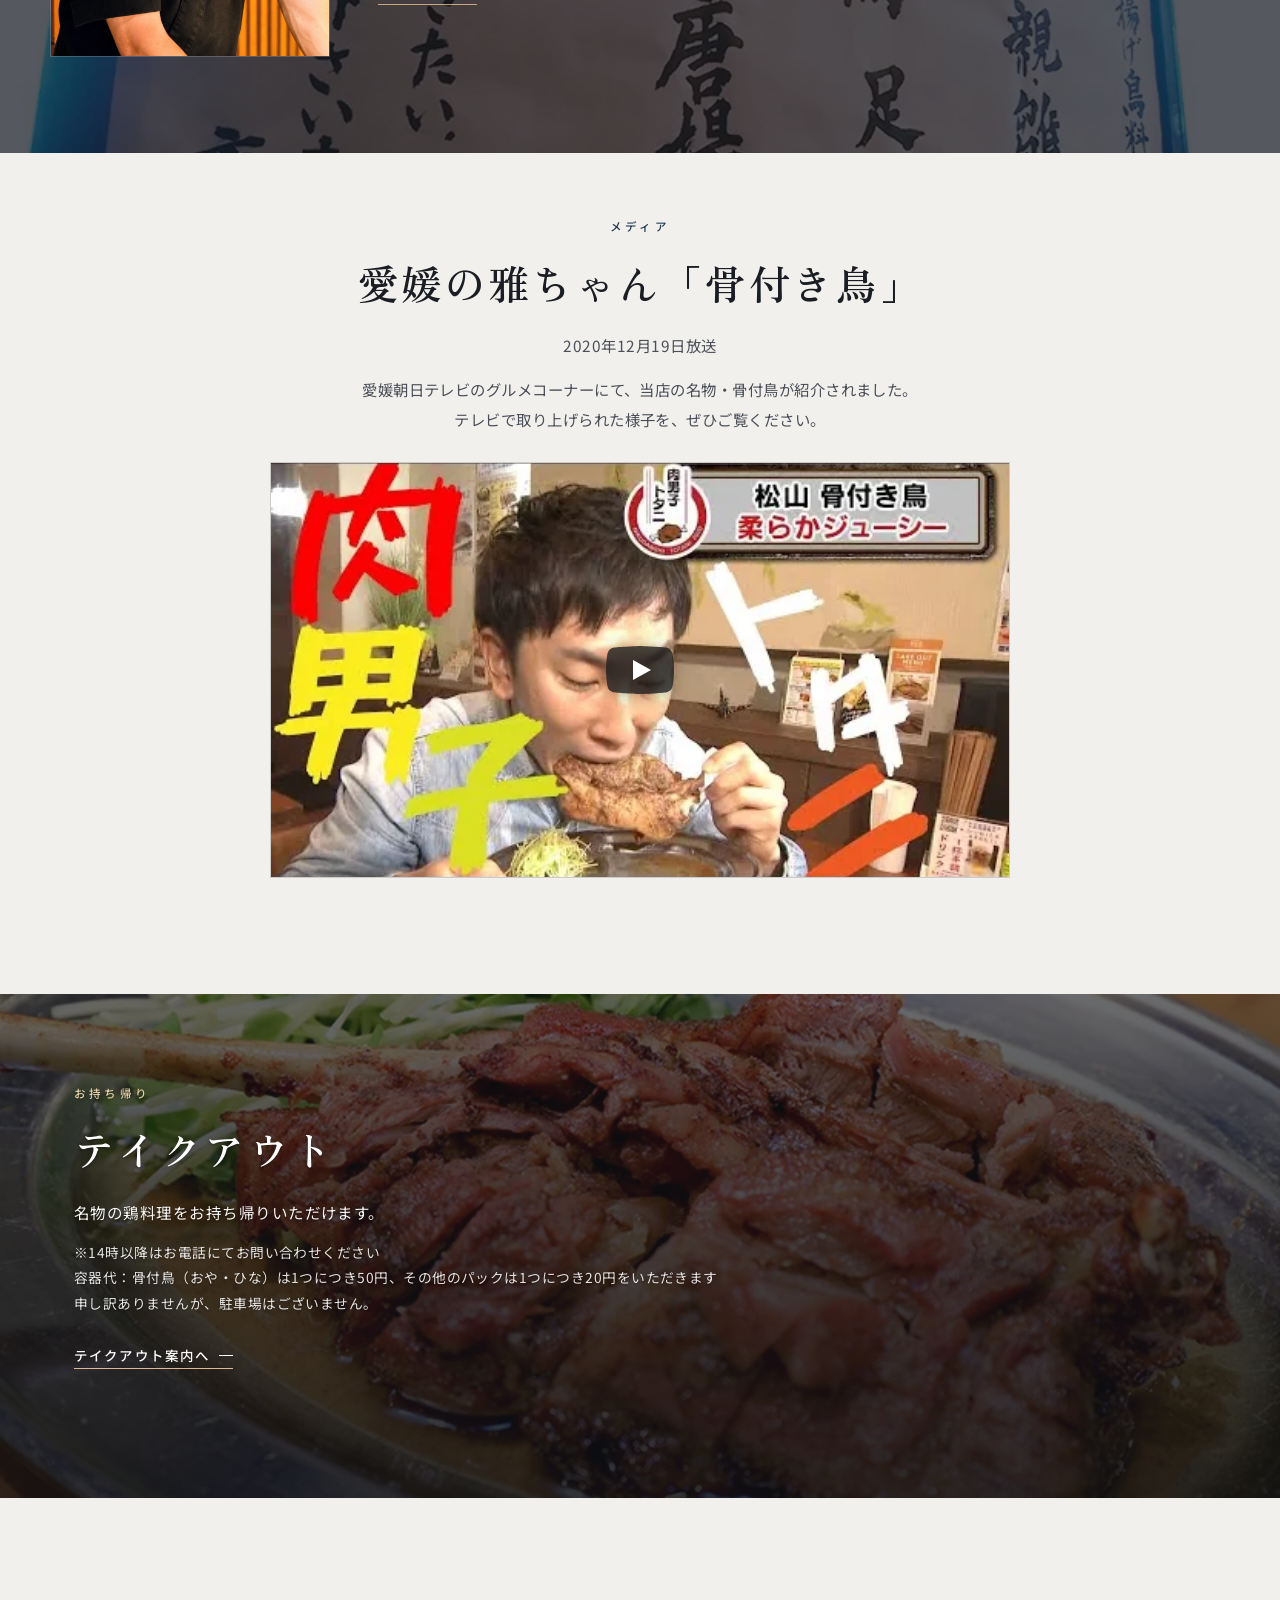
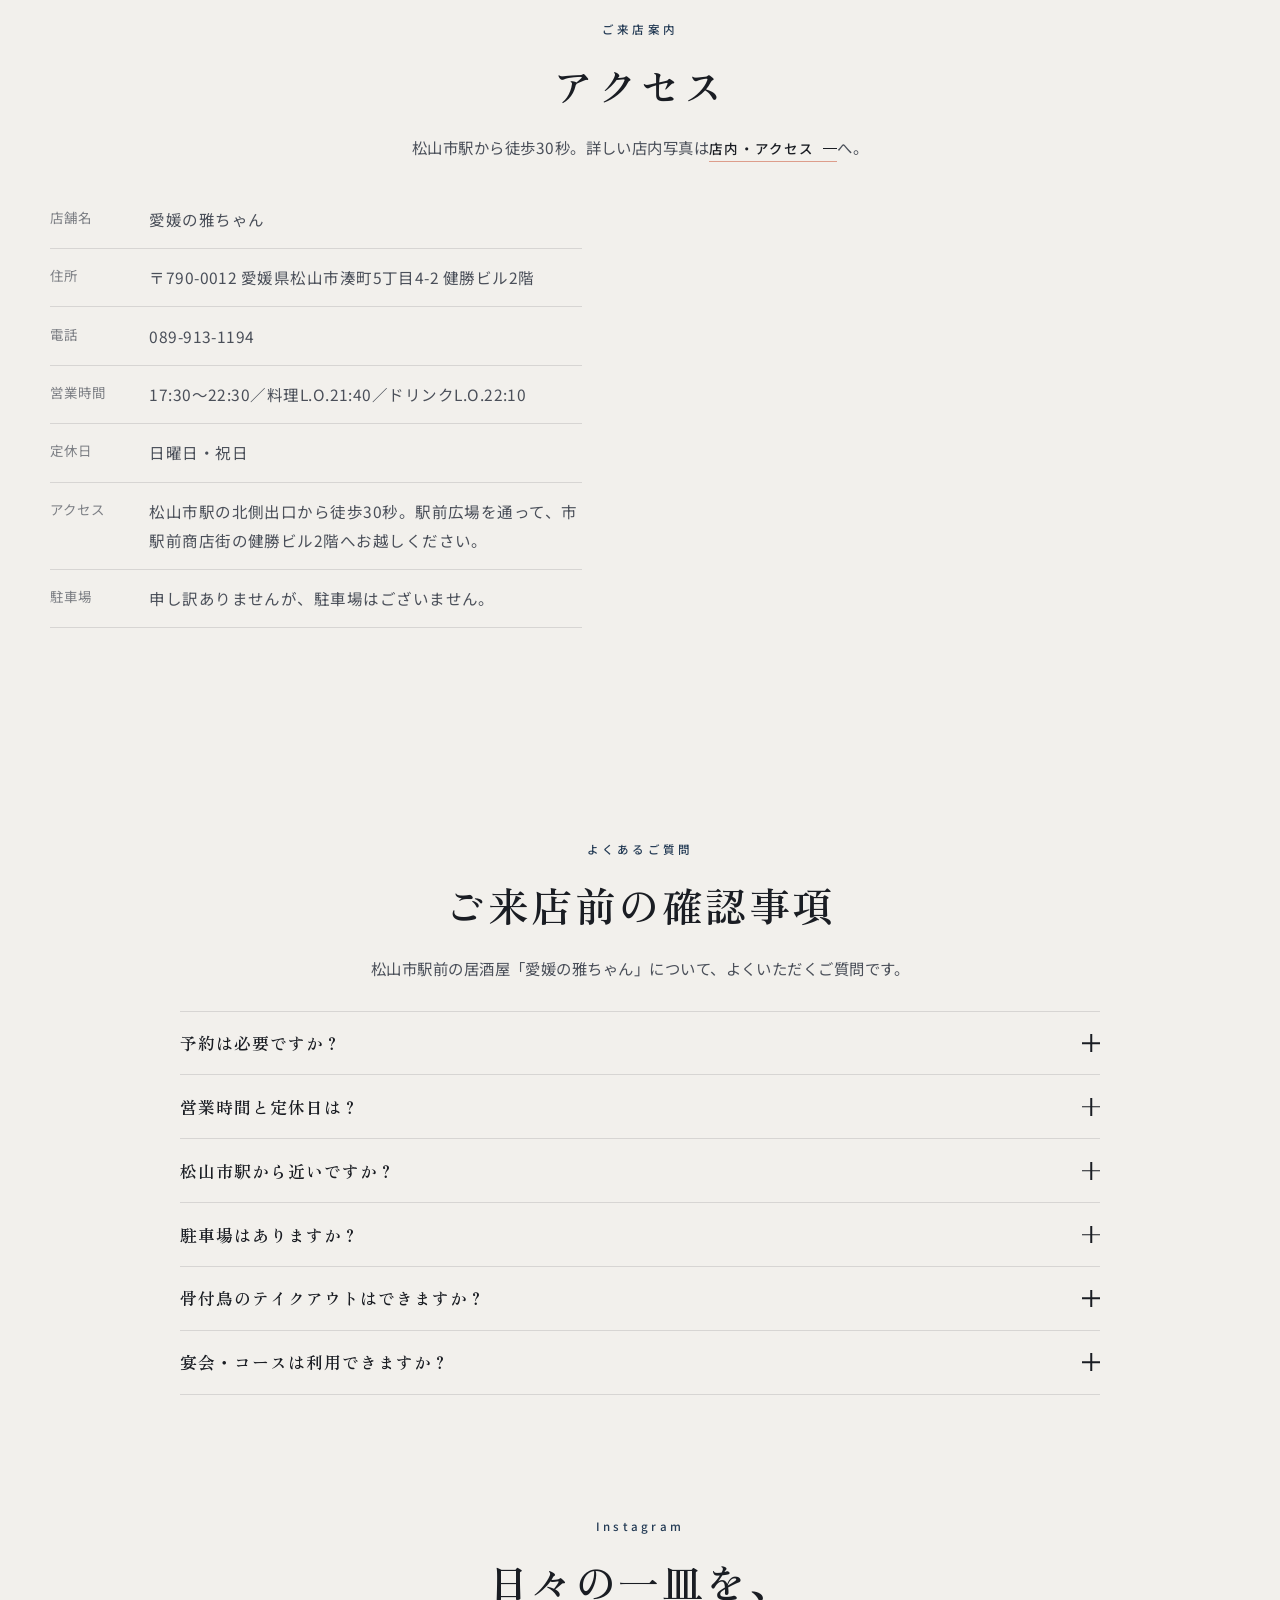
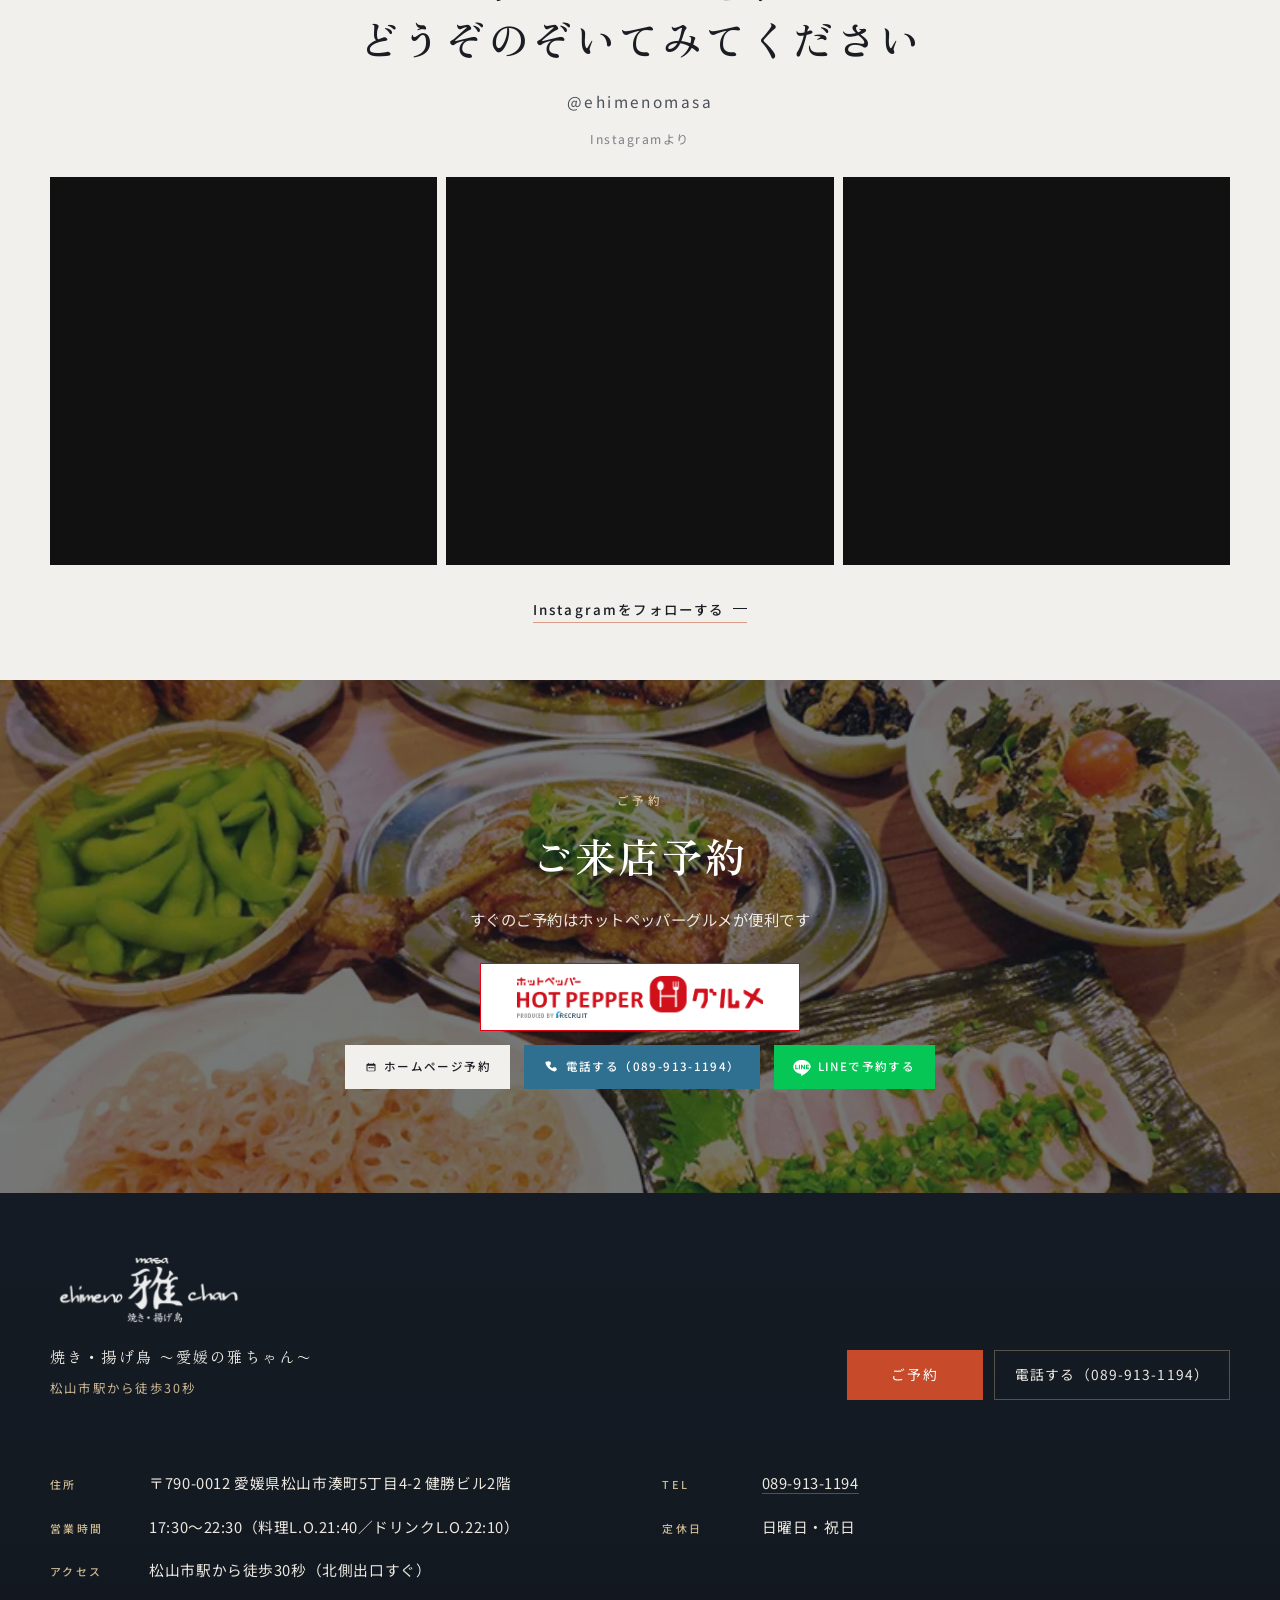
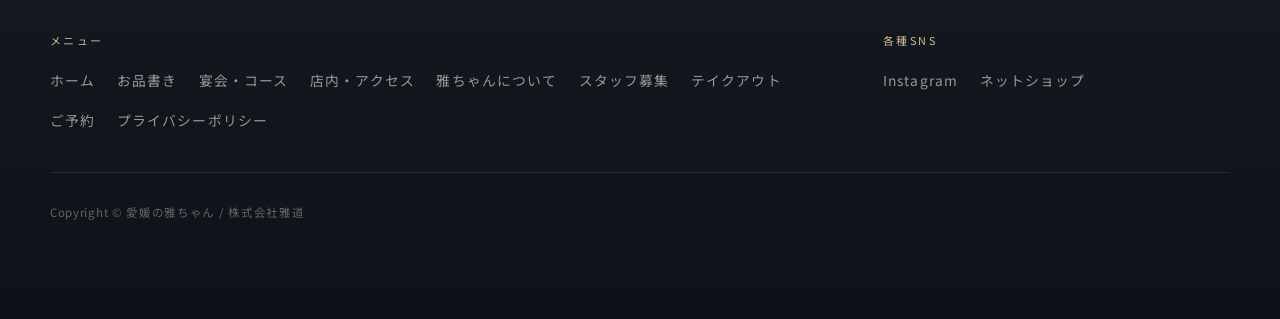
==== commit 5470c754: "Unify owner portraits and revalidate mutable assets" ====
--- a/index.html
+++ b/index.html
@@ -30,8 +30,8 @@
   <link rel="preconnect" href="https://fonts.gstatic.com" crossorigin>
   <link href="https://fonts.googleapis.com/css2?family=Cormorant+Garamond:ital,wght@0,500;0,600;1,500&family=Noto+Sans+JP:wght@400;500;700&family=Zen+Old+Mincho:wght@500;600;700&display=swap" rel="stylesheet">
   <link rel="stylesheet" href="css/reset.css">
-  <link rel="stylesheet" href="css/style.css?v=d4ea4444157e">
-  <link rel="stylesheet" href="css/responsive.css?v=d4ea4444157e">
+  <link rel="stylesheet" href="css/style.css?v=4beaa5f325fc">
+  <link rel="stylesheet" href="css/responsive.css?v=4beaa5f325fc">
   <!-- TODO: google-site-verification -->
 </head>
 <body class="page-home">
@@ -492,7 +492,7 @@
     <section class="band-photo band-photo--strong" style="background-image:url('assets/images/site/interior-night.webp');">
       <div class="container owner reveal">
         <div class="owner__photo">
-          <img src="assets/images/site/owner-greeting.webp" alt="店主 土肥 雅樹" width="300" height="480" loading="lazy" decoding="async">
+          <img src="assets/images/site/owner-greeting-portrait.webp" alt="店主 土肥 雅樹" width="1087" height="1446" loading="lazy" decoding="async">
         </div>
         <div>
           <span class="kicker">ごあいさつ</span>
@@ -920,7 +920,7 @@
   ]
 }
   </script>
-  <script src="js/main.js?v=d4ea4444157e"></script>
+  <script src="js/main.js?v=4beaa5f325fc"></script>
   <script src="js/slider.js"></script>
   <script src="js/instagram-feed.js?v=20260927b"></script>
 </body>
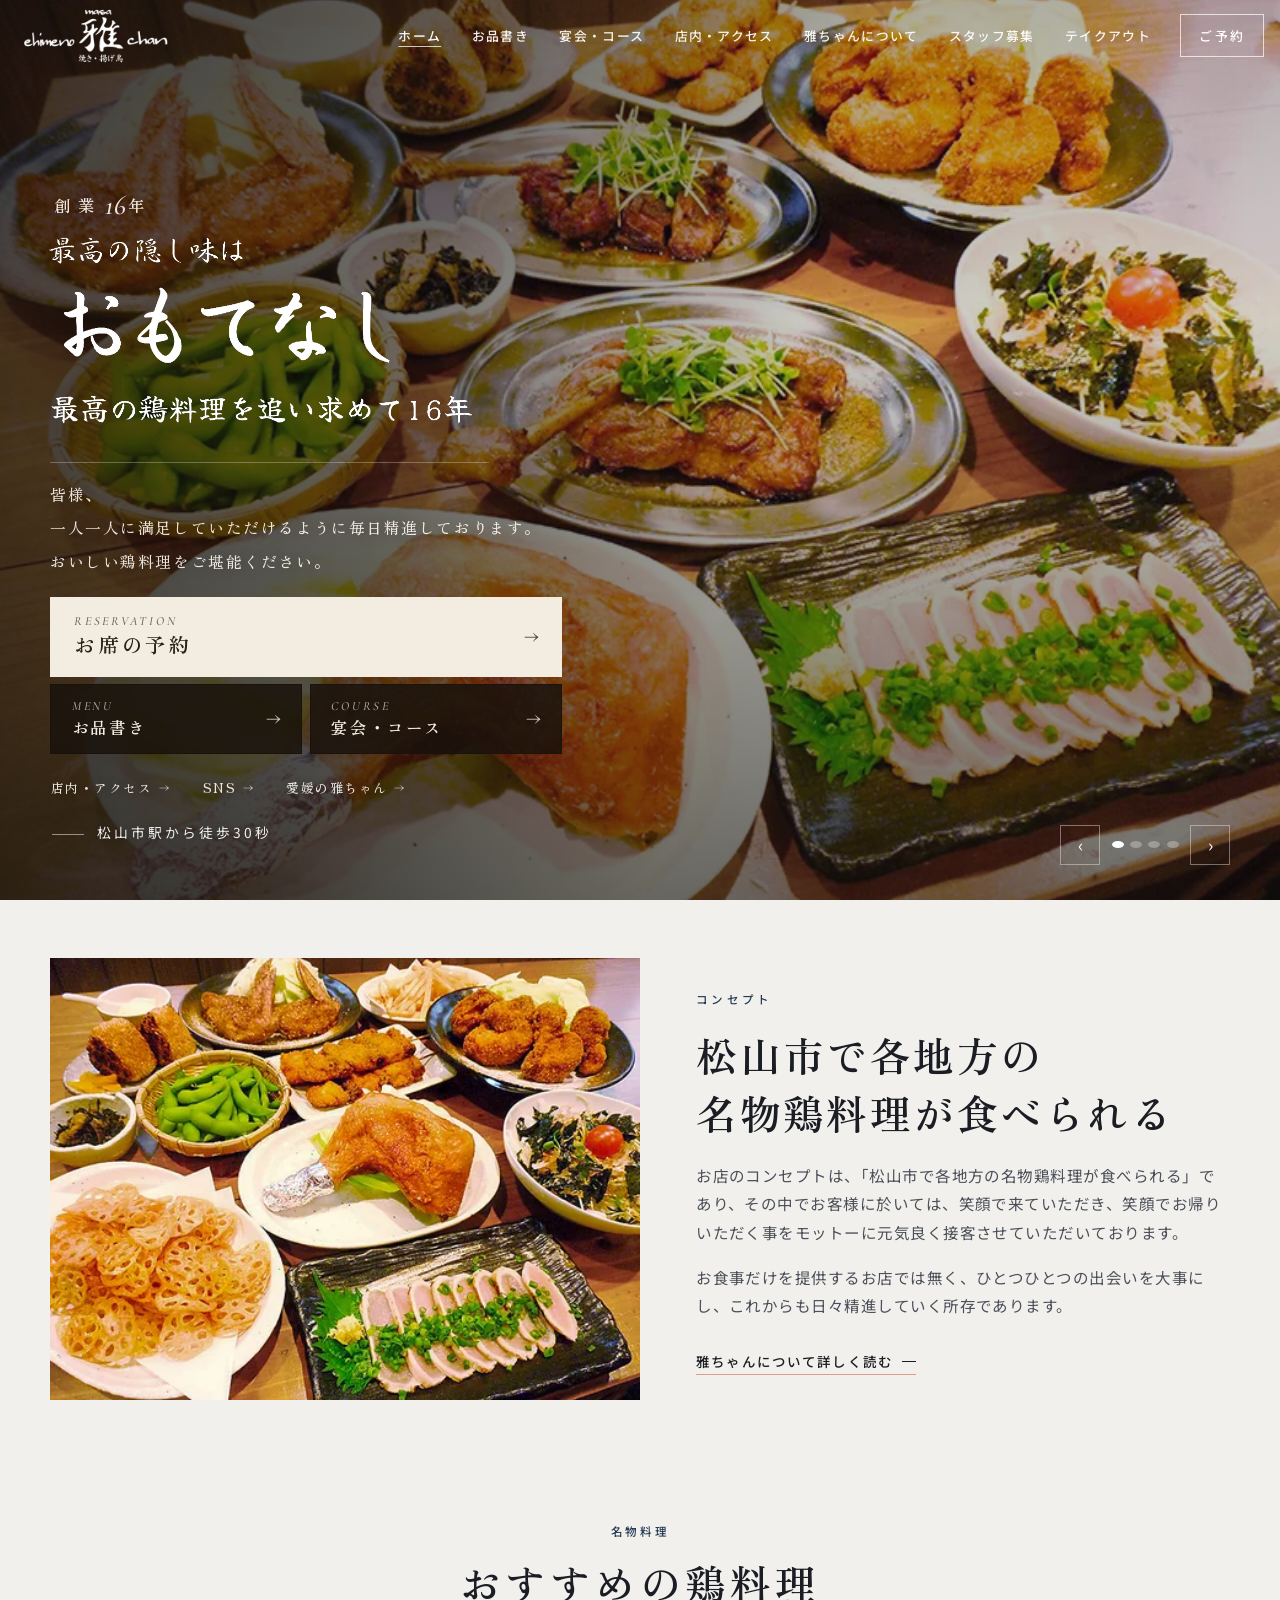
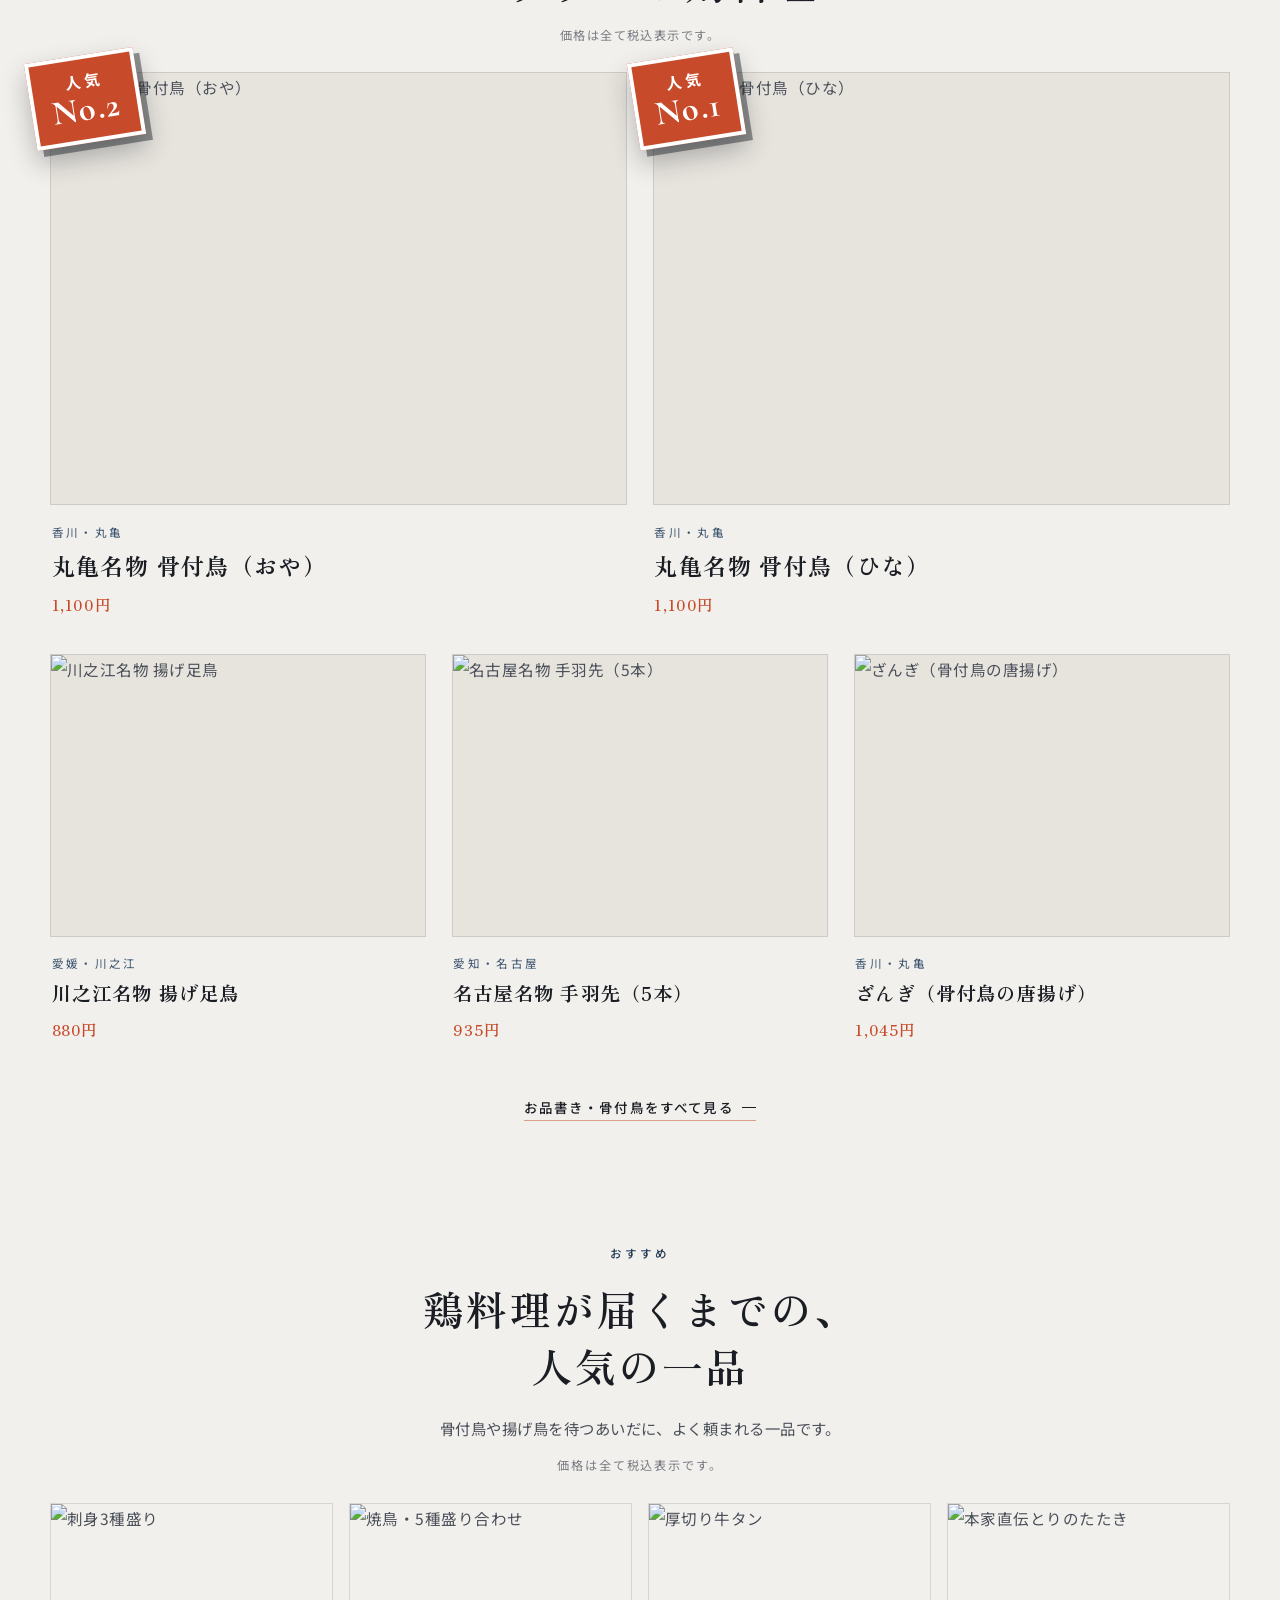
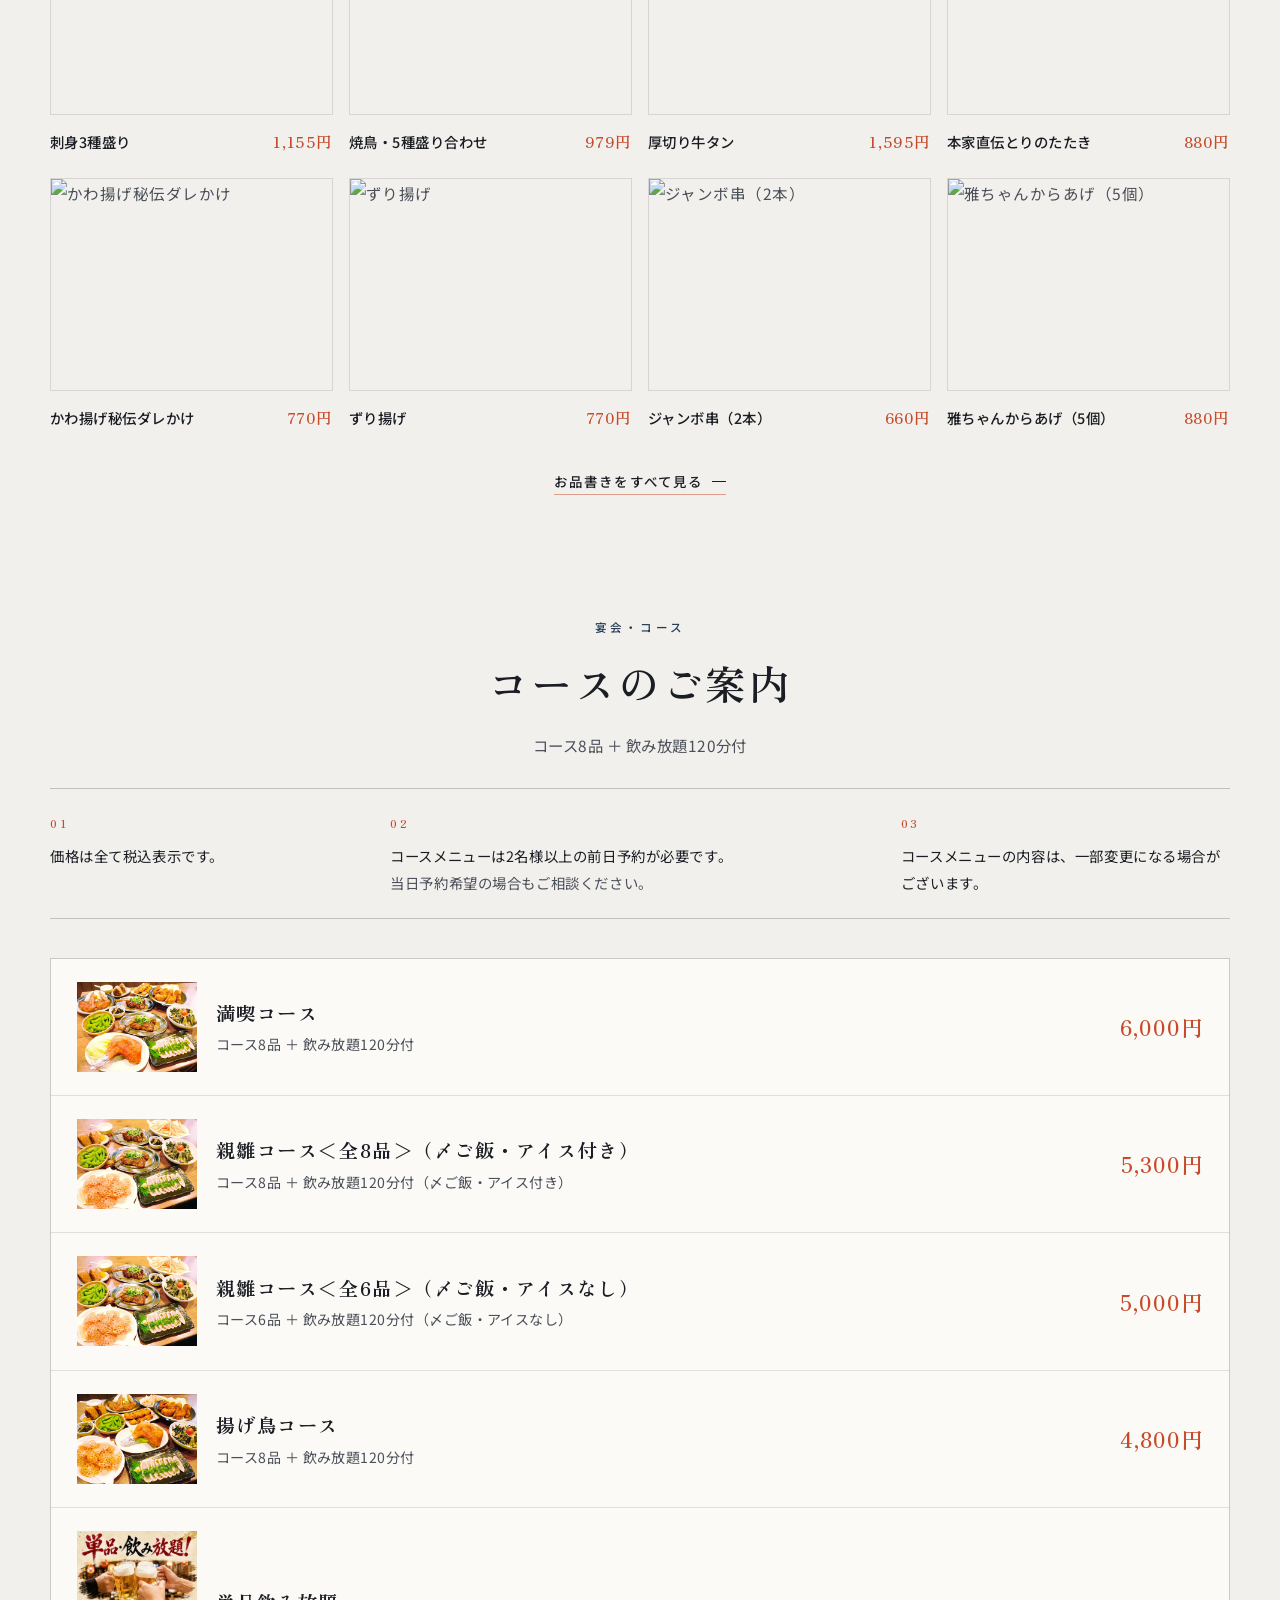
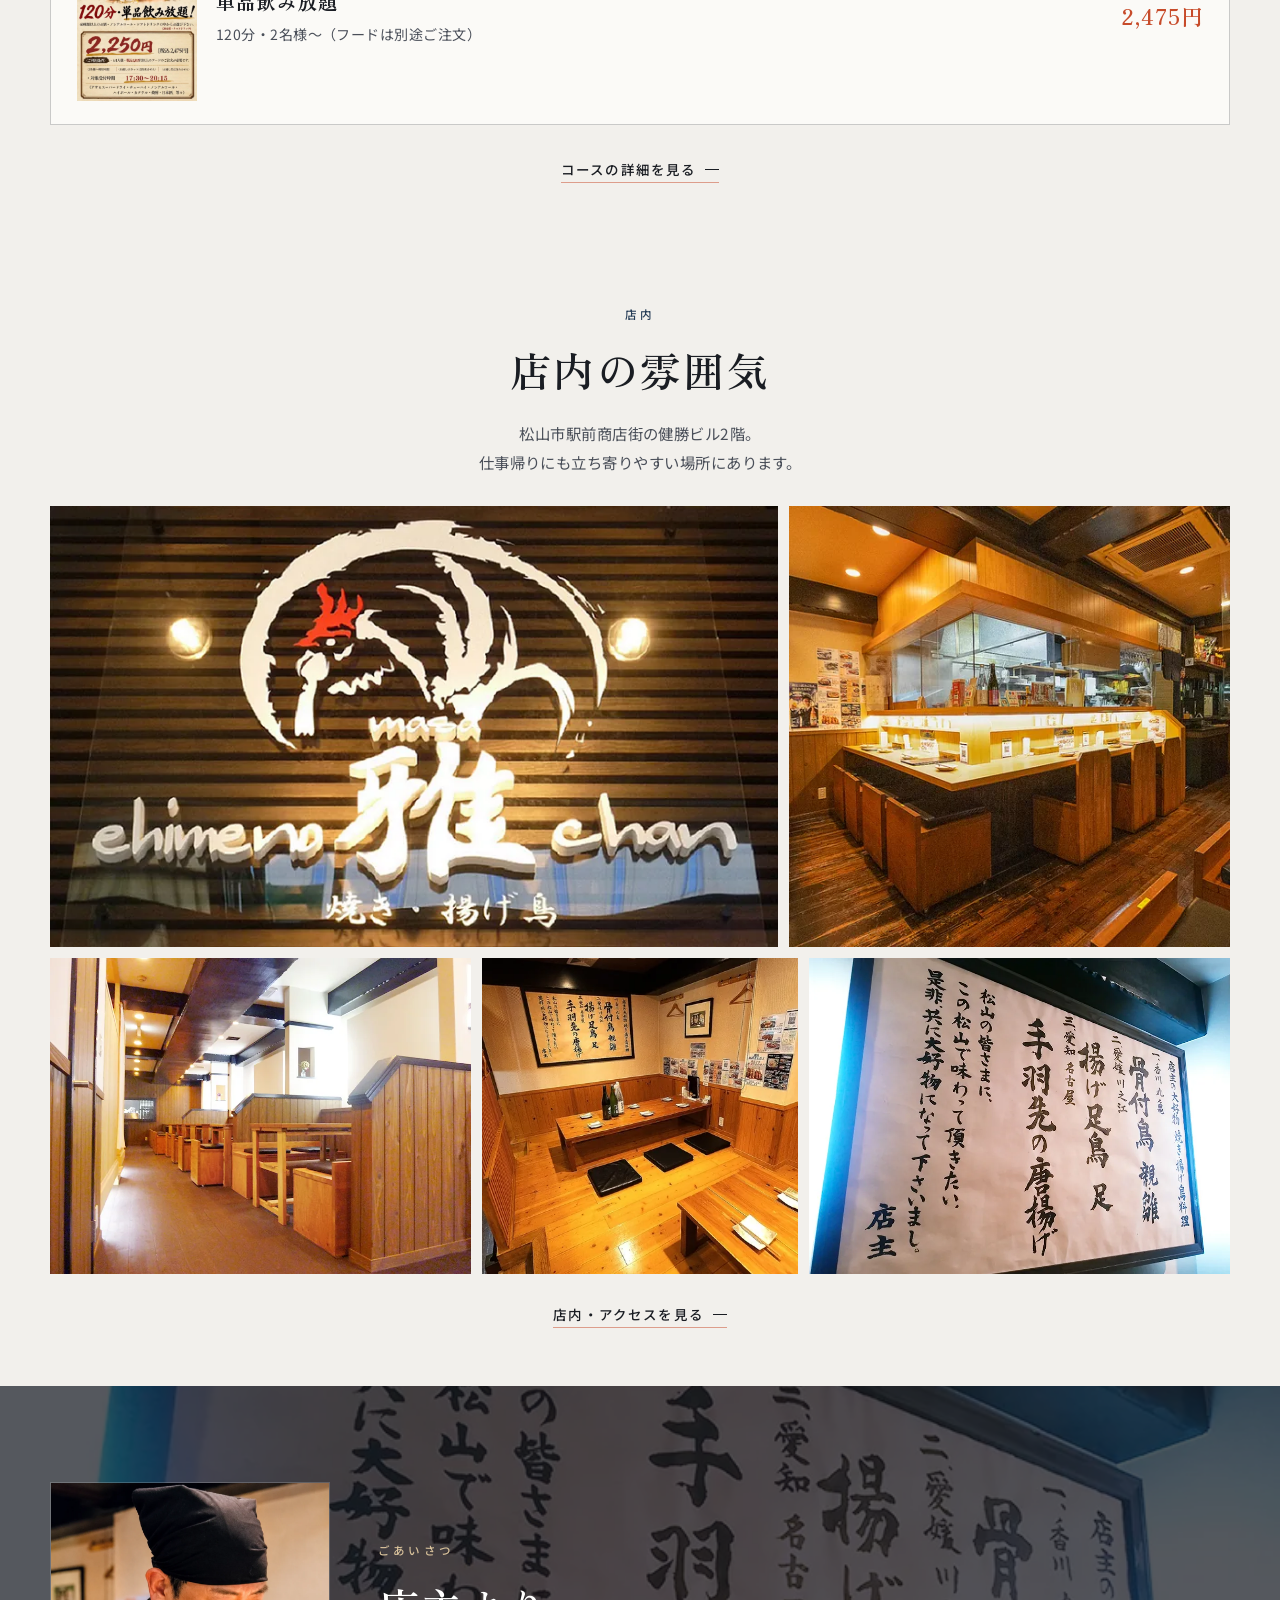
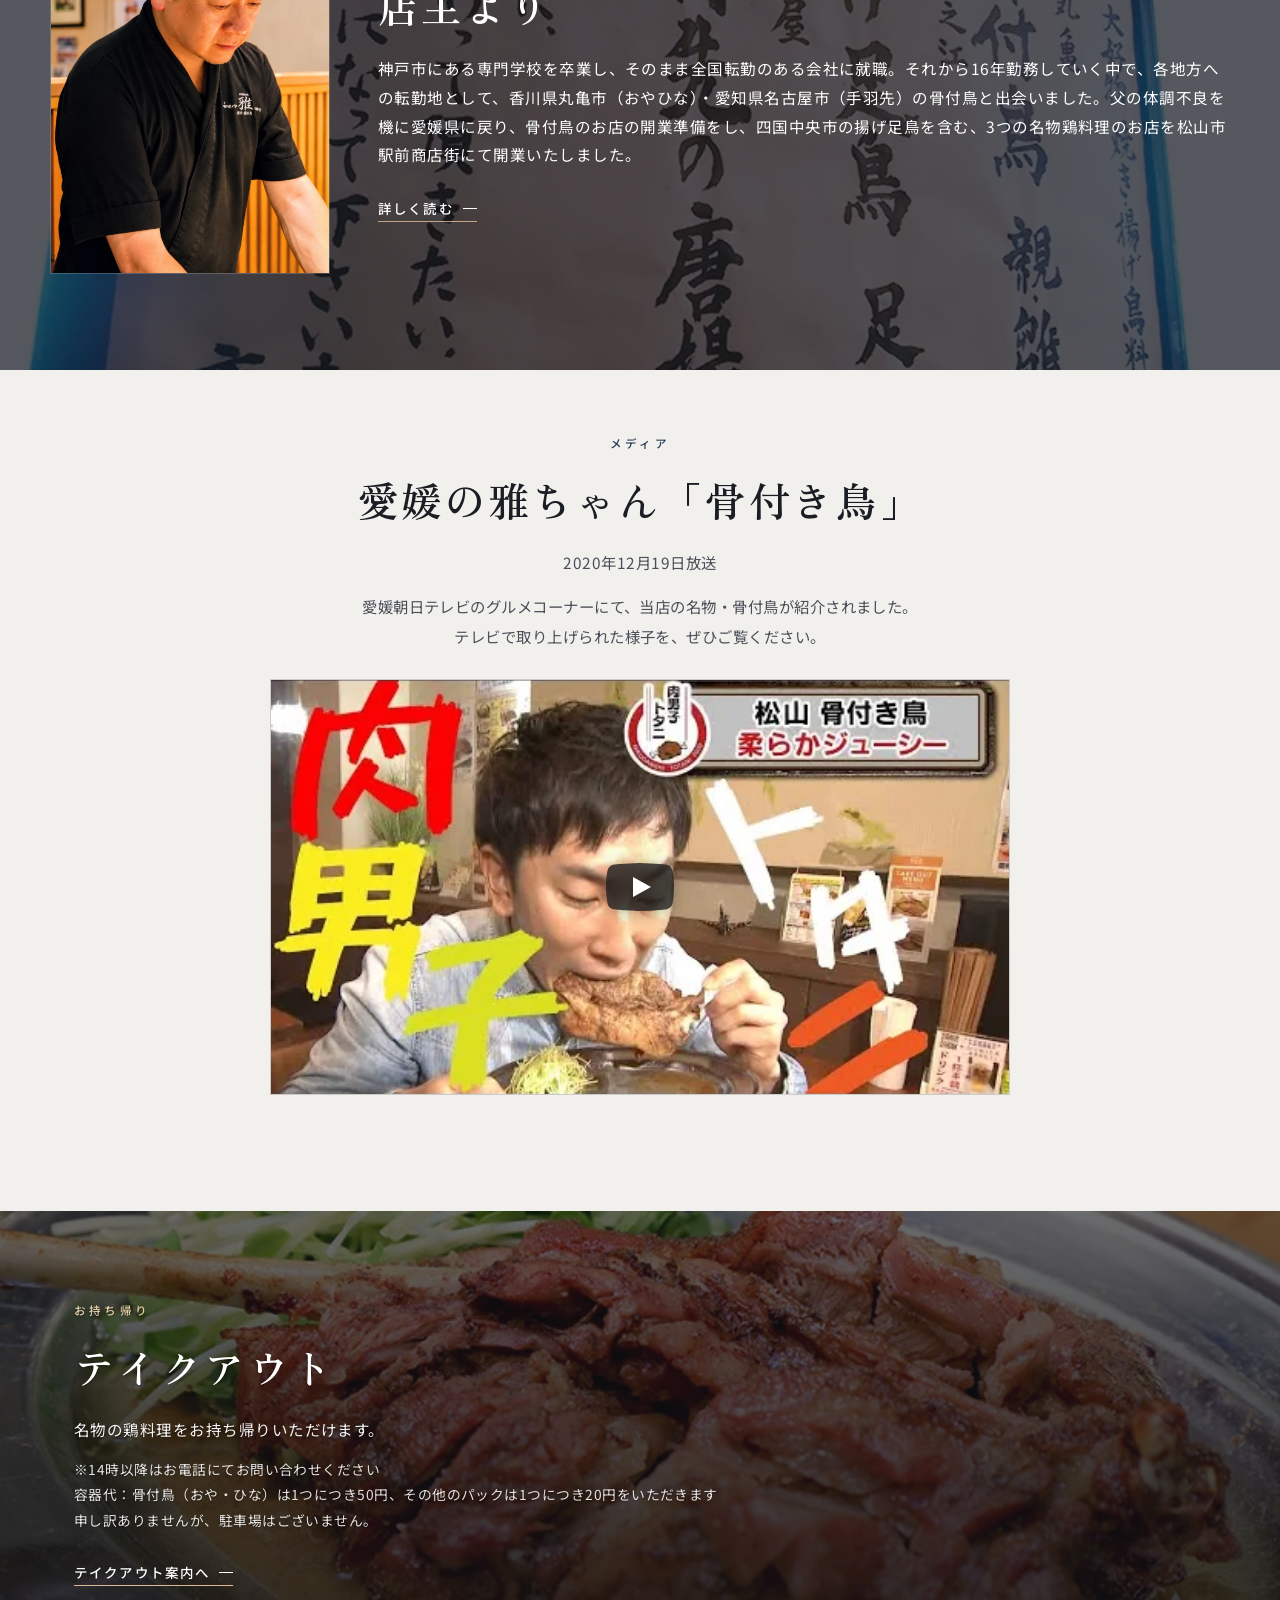
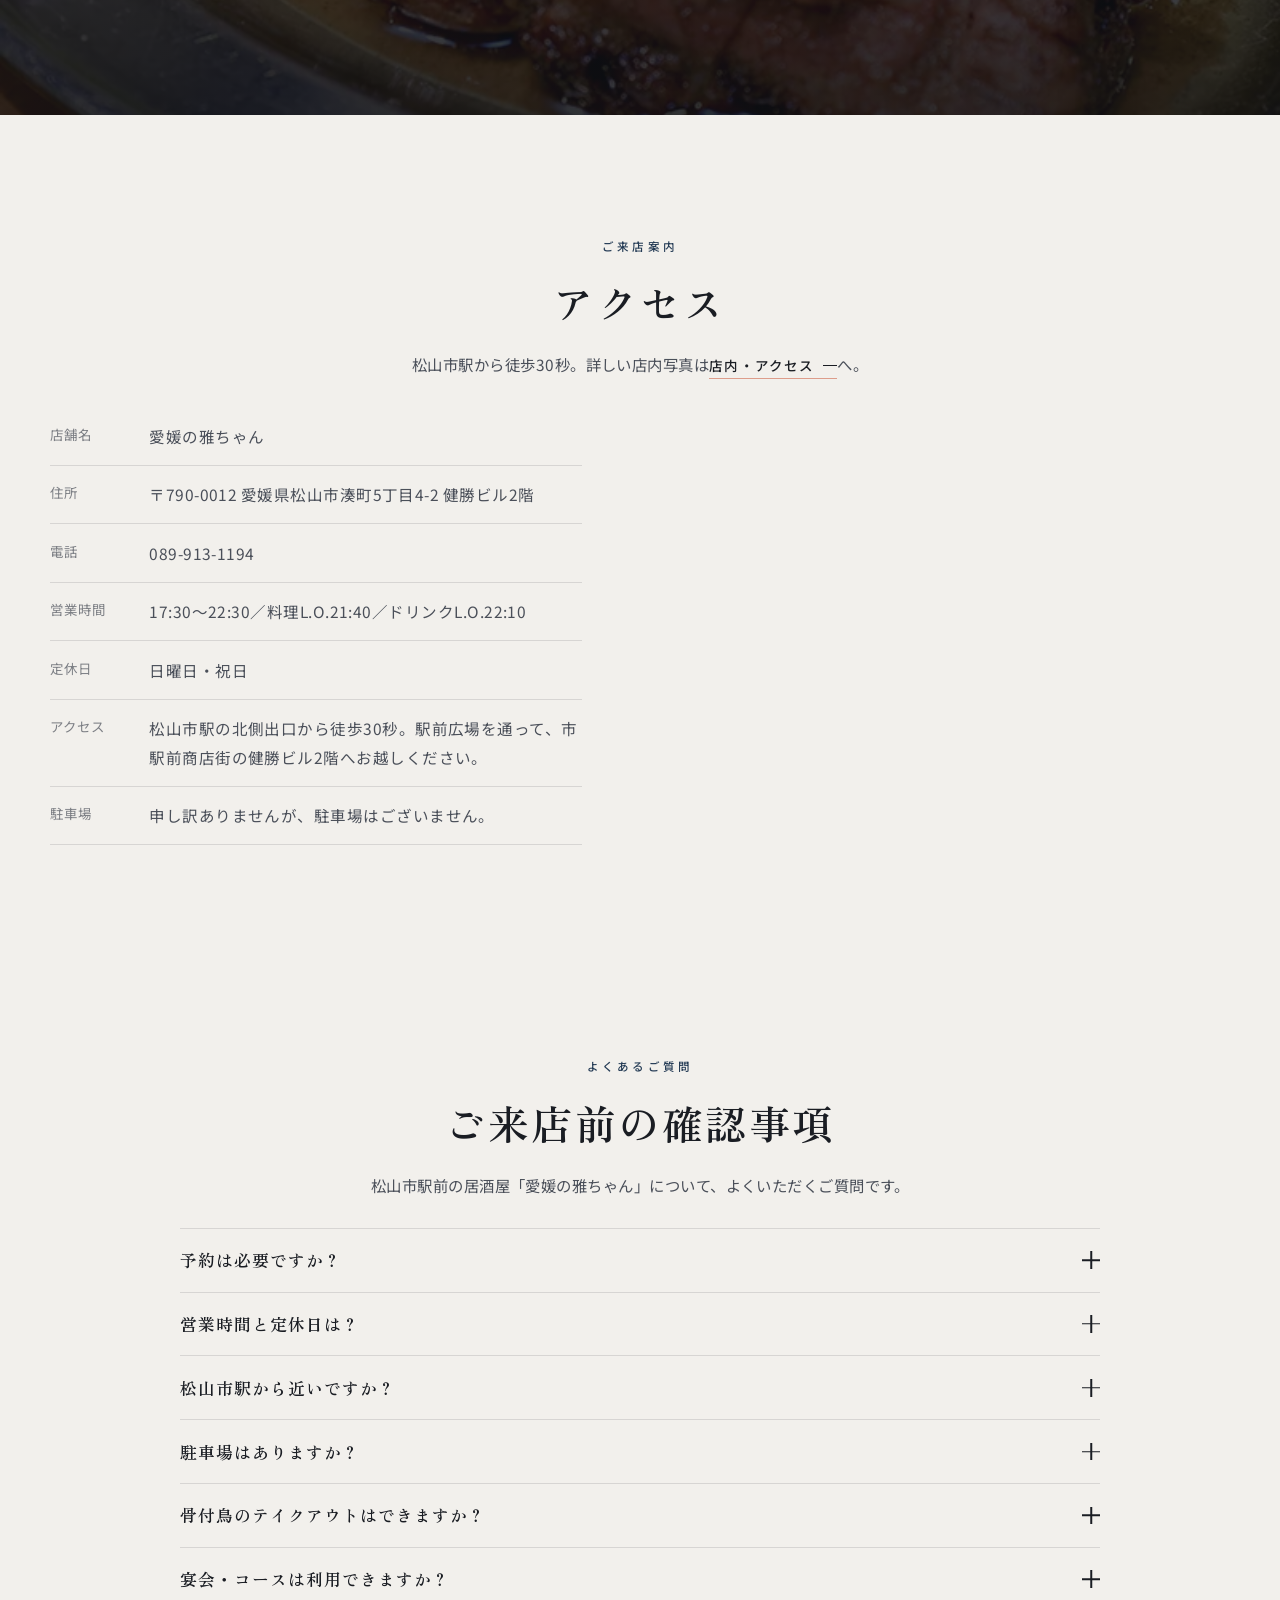
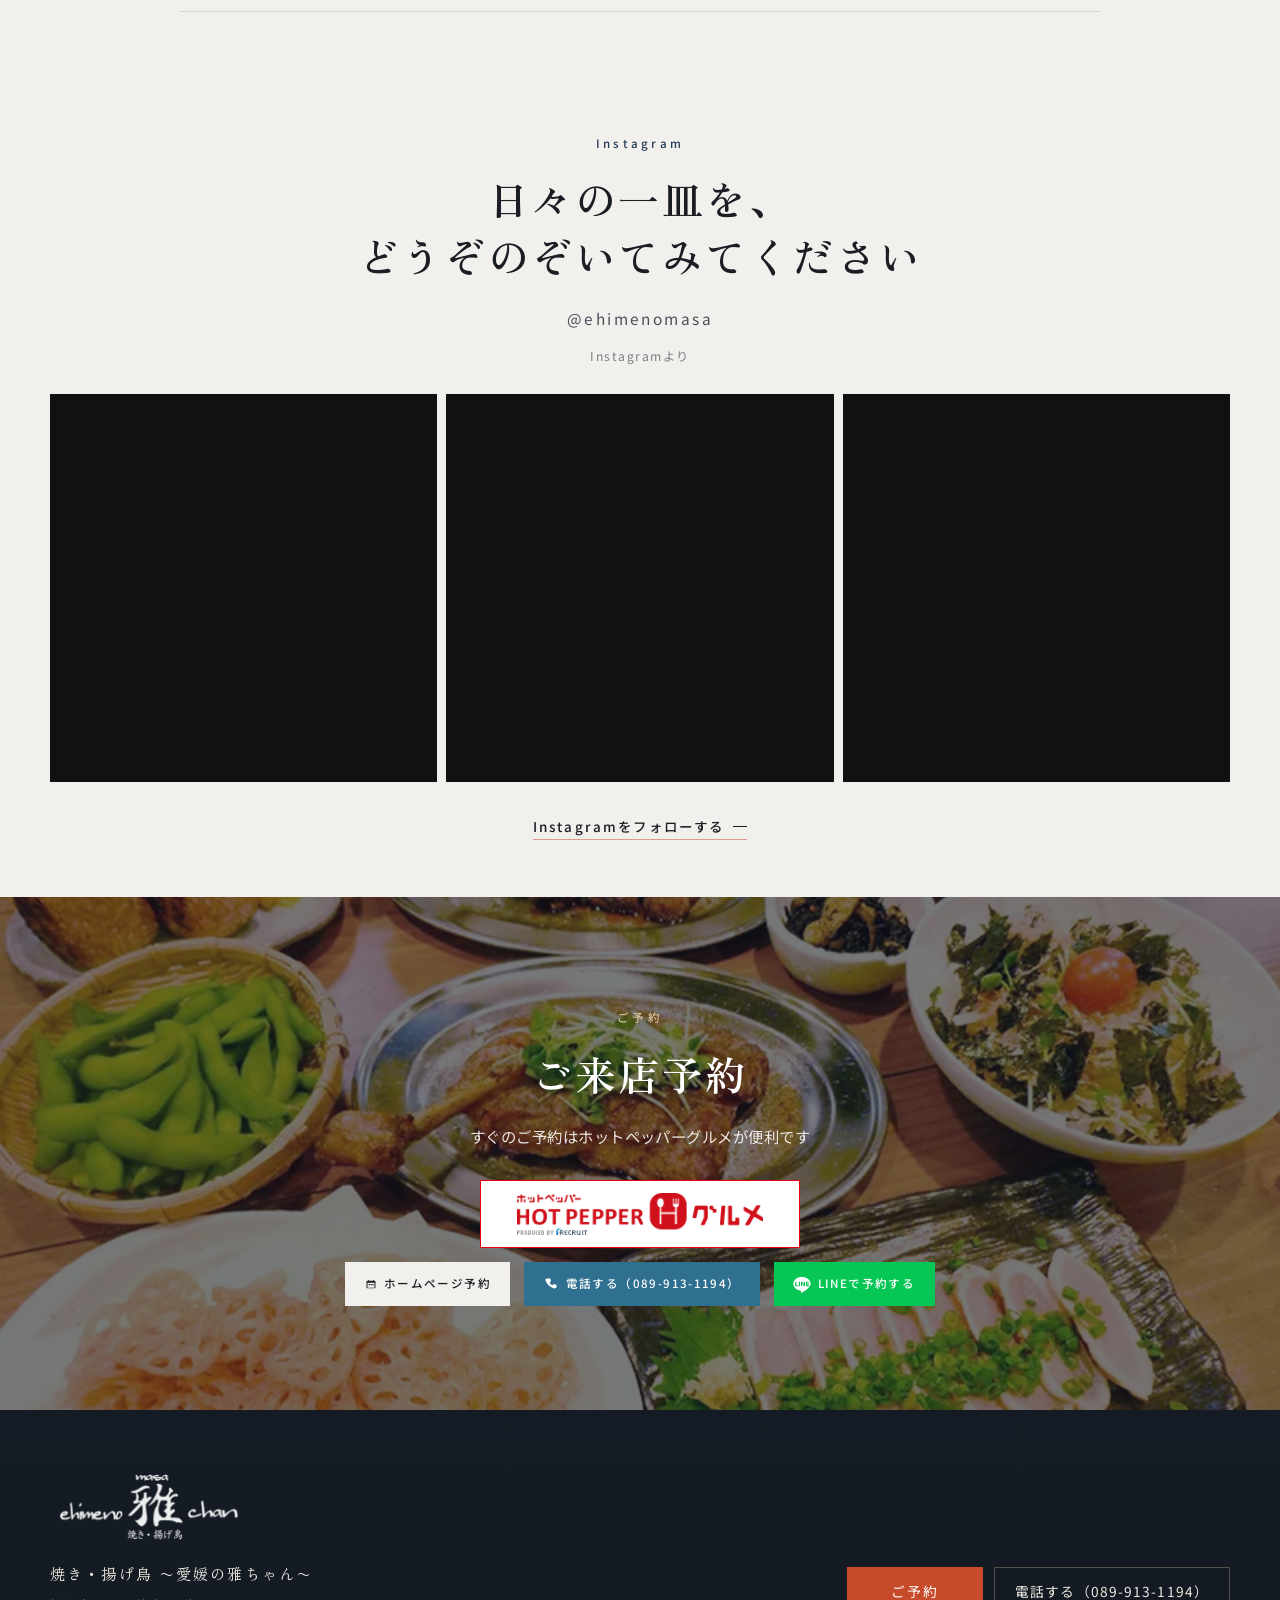
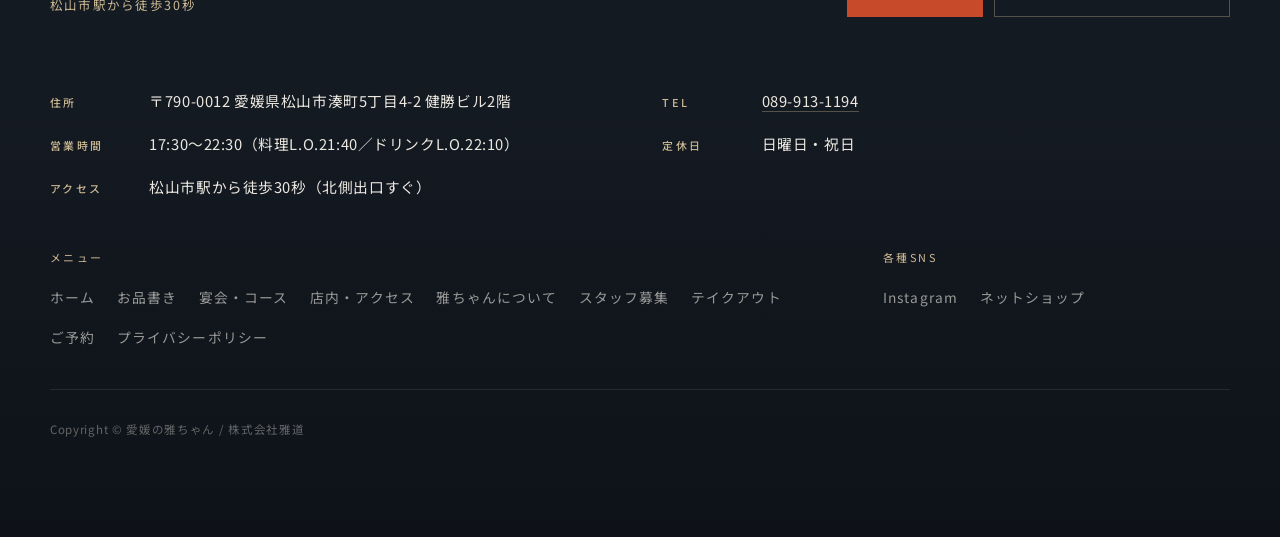
==== commit 8a555fc0: "Add standalone all-you-can-drink to homepage course list" ====
--- a/index.html
+++ b/index.html
@@ -449,6 +449,16 @@
     <p class="course-line__price price">4,800円</p>
   </article>
   
+  <article class="course-line course-line--with-photo">
+    <div class="course-line__thumb">
+      <img src="assets/images/site/nomihoudai-flyer.webp" alt="単品飲み放題のご案内チラシ" width="724" height="1024" loading="lazy" decoding="async">
+    </div>
+    <div class="course-line__main">
+      <h3 class="course-line__name">単品飲み放題</h3>
+      <p class="course-line__desc">120分・2名様〜（フードは別途ご注文）</p>
+    </div>
+    <p class="course-line__price price">2,475円</p>
+  </article>
 </div>
 <!-- /cms:course_sheet -->
         <p style="margin-top:1.8rem; text-align:center;" class="reveal">
